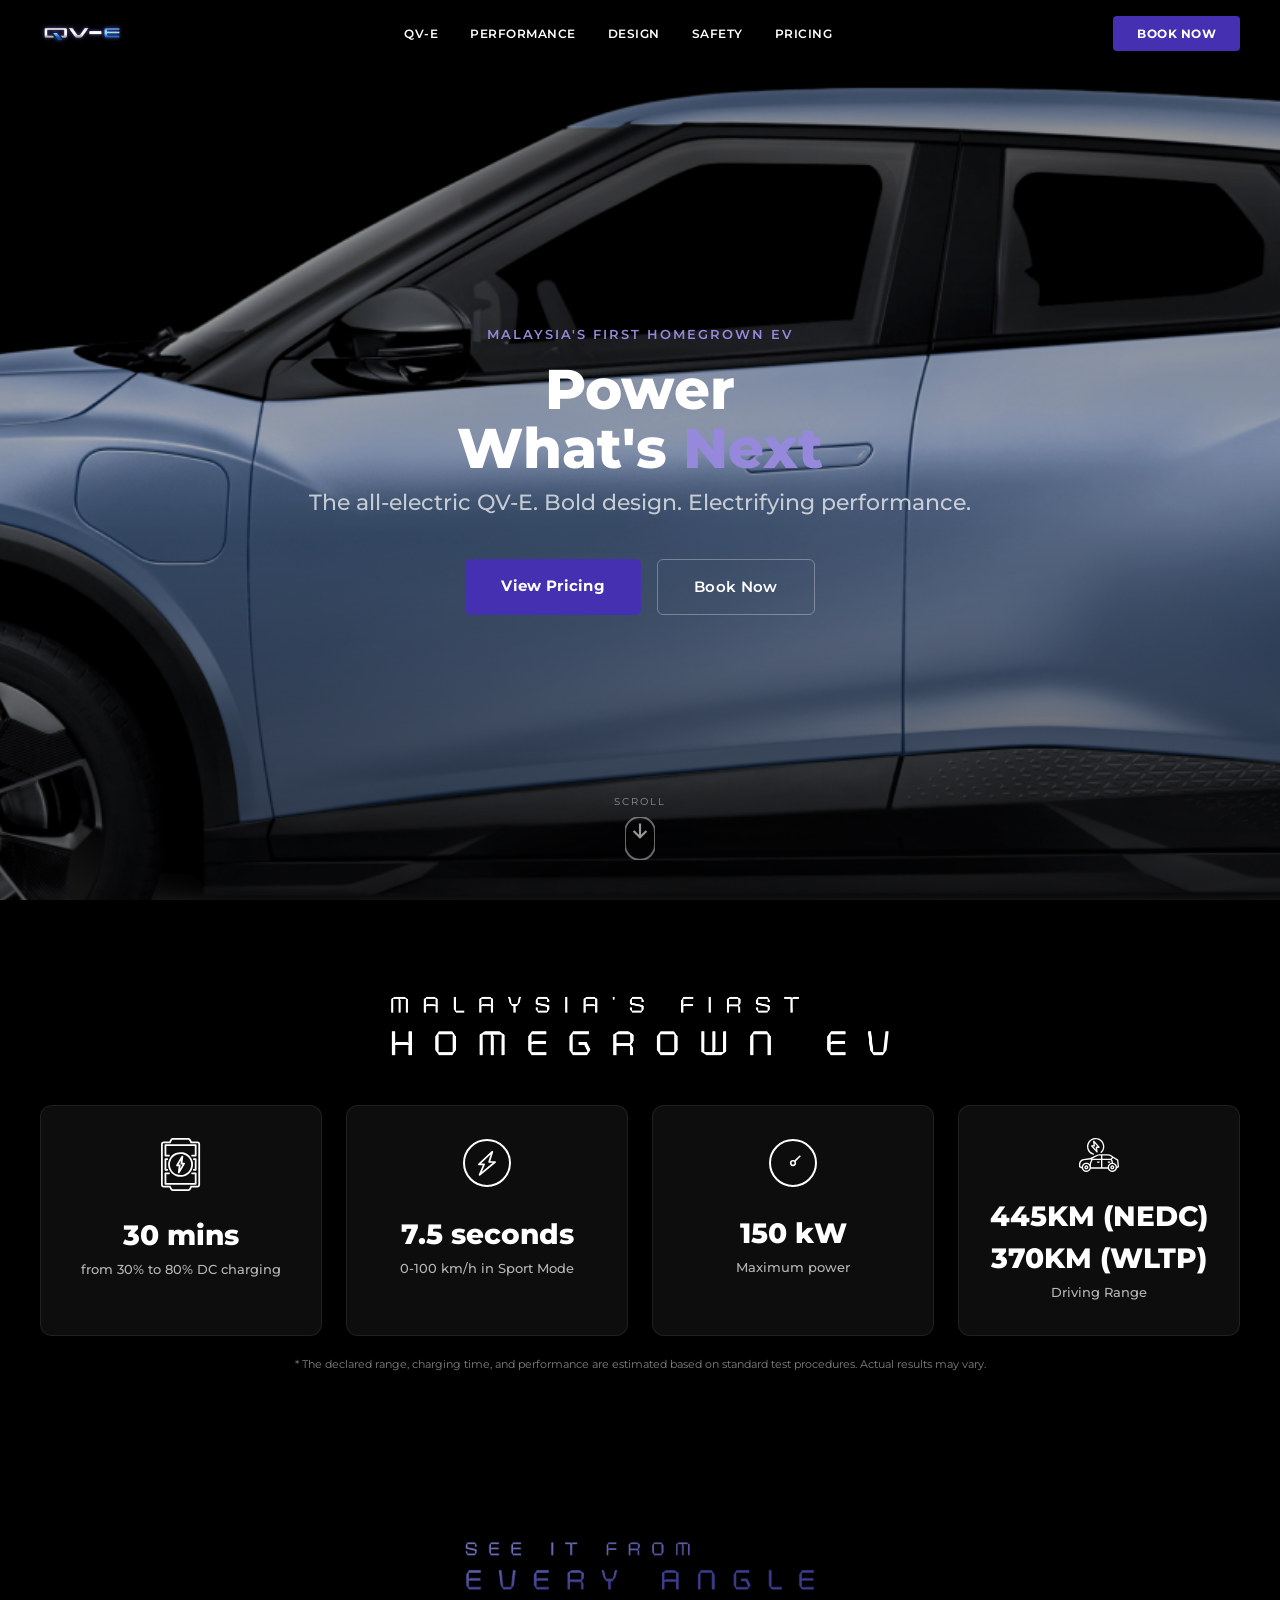
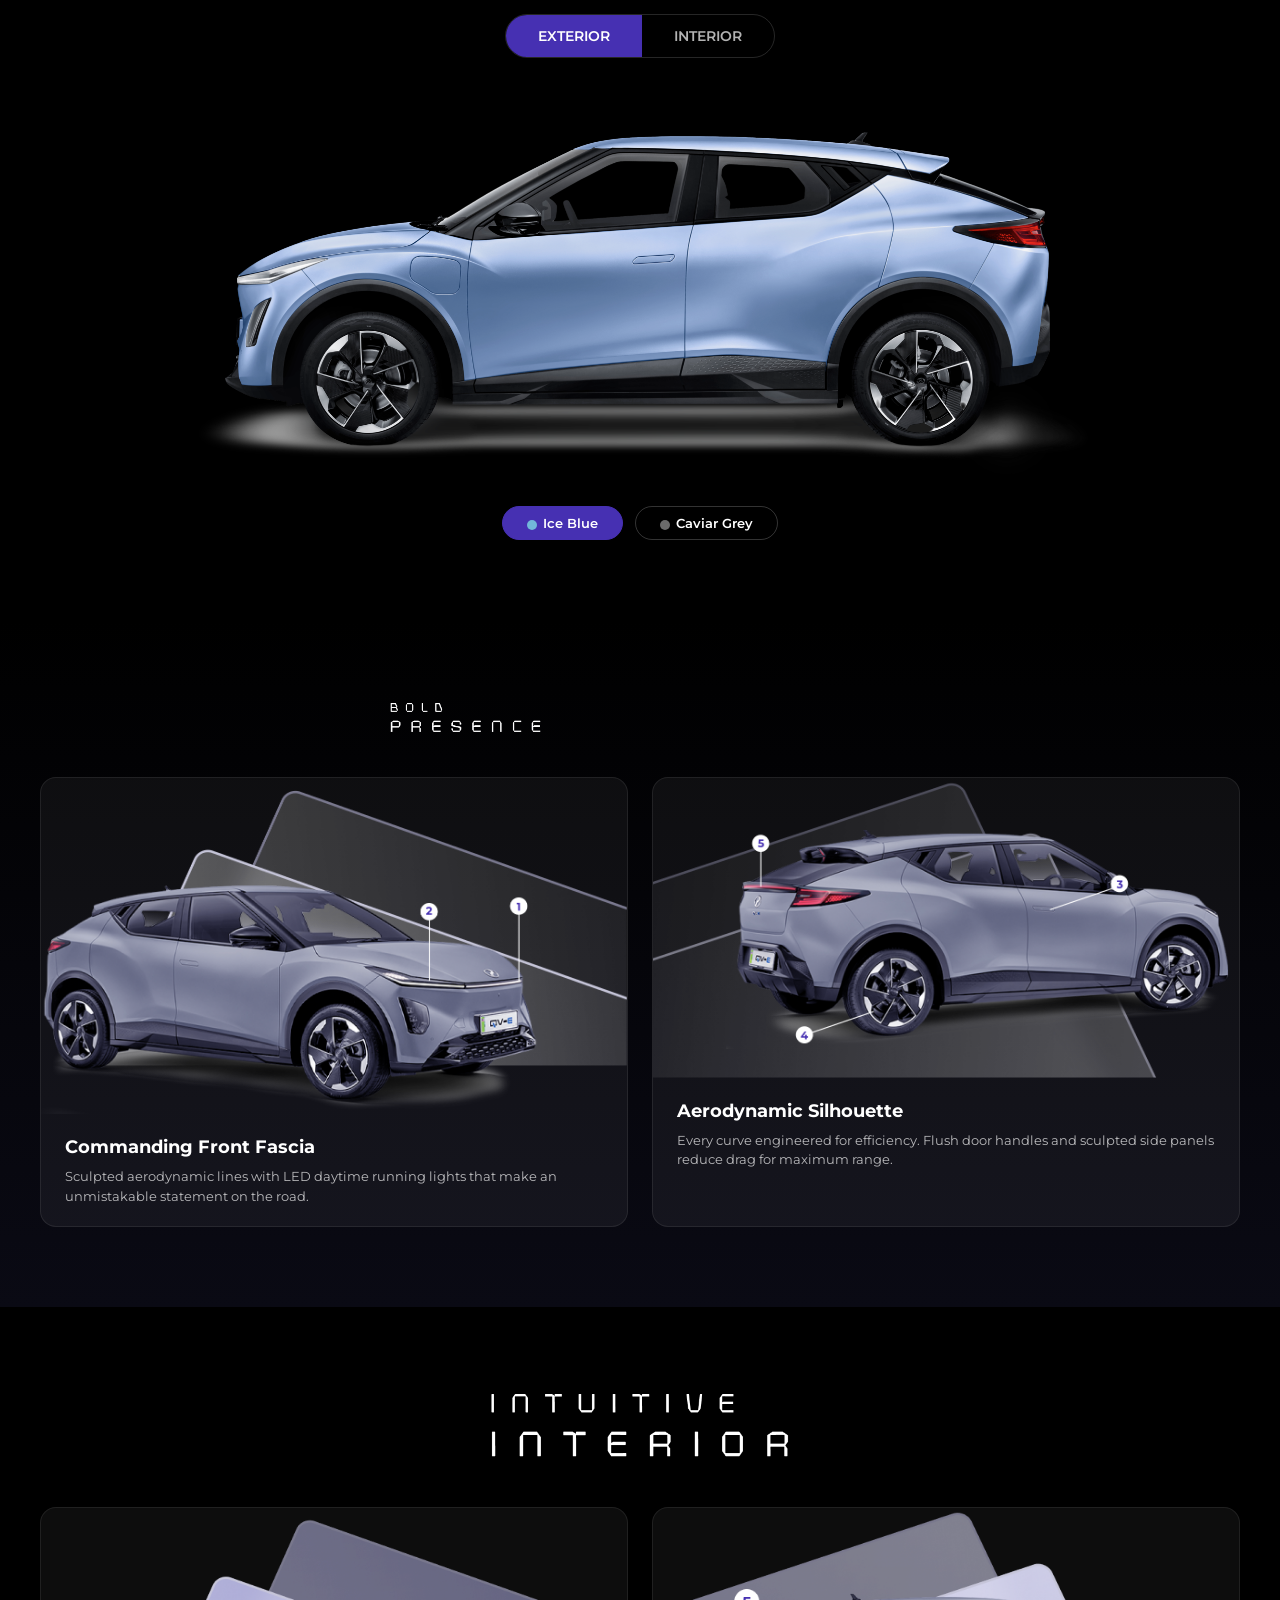
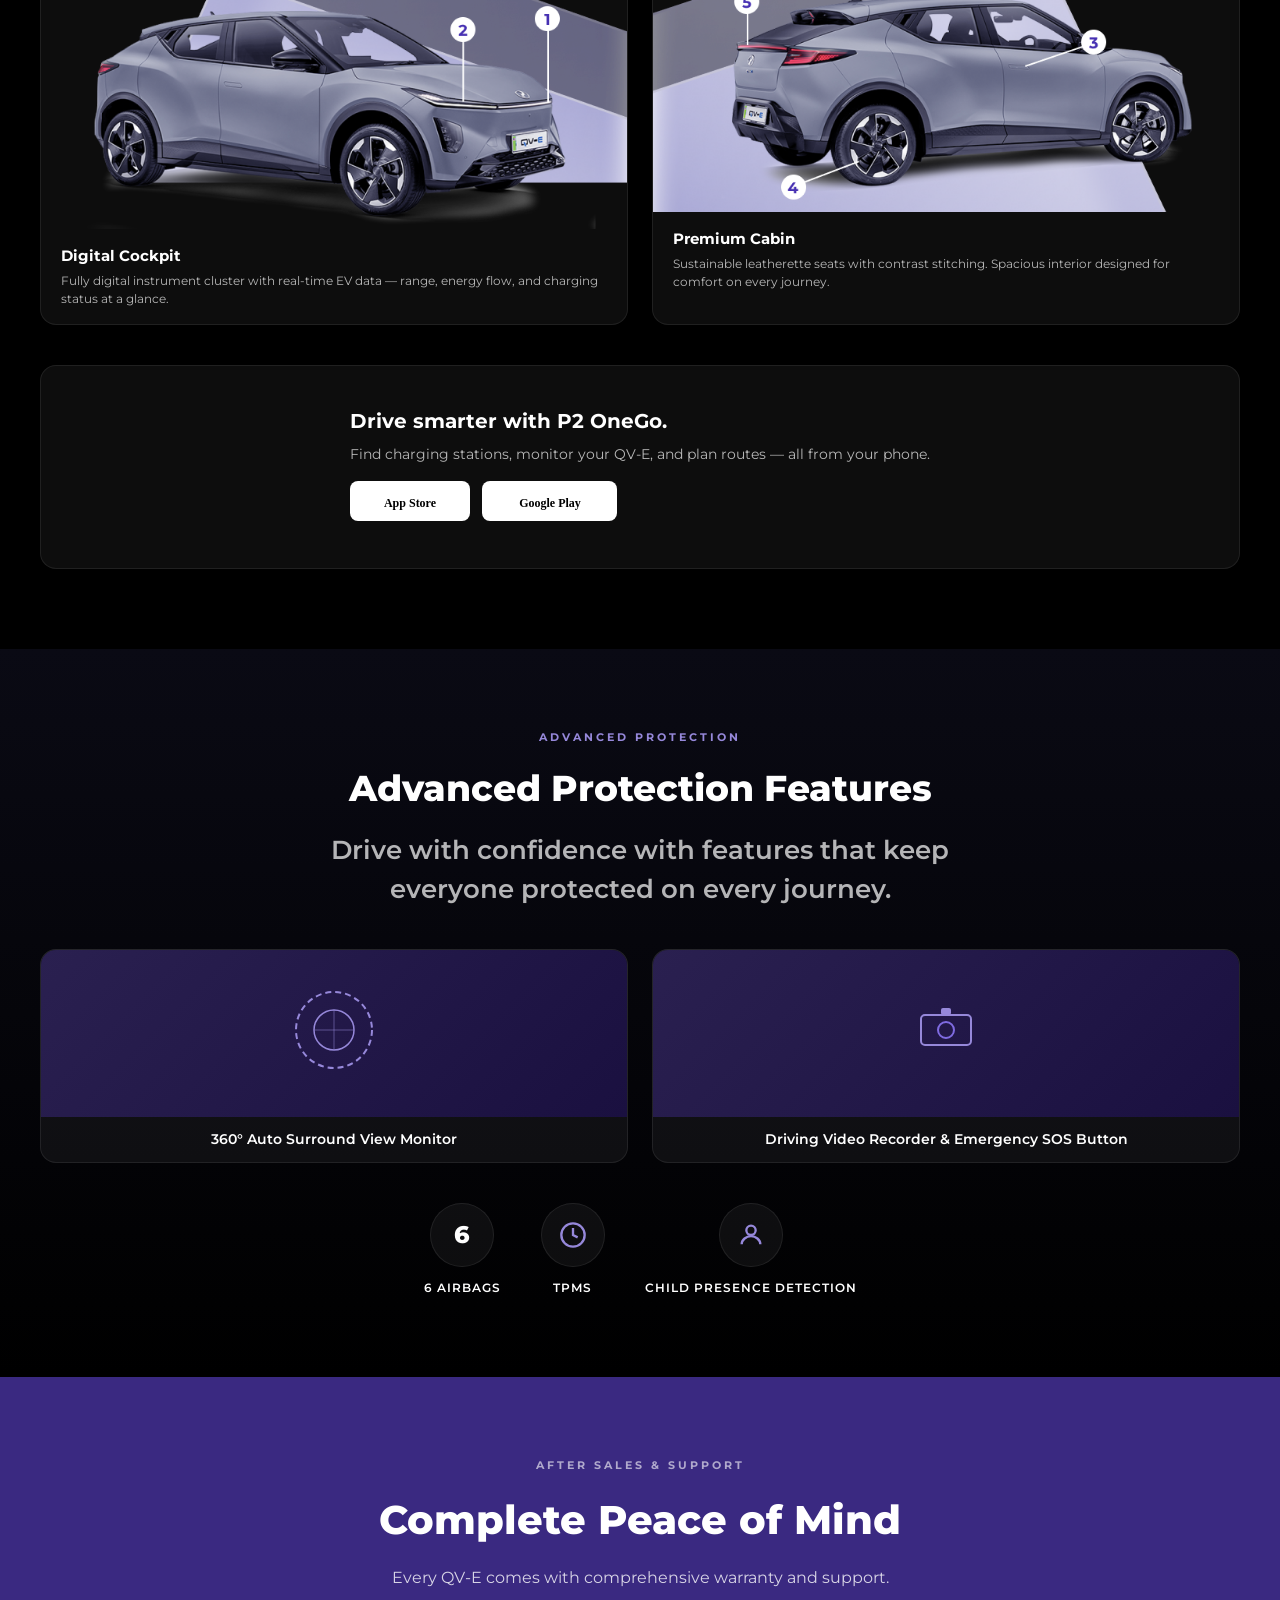
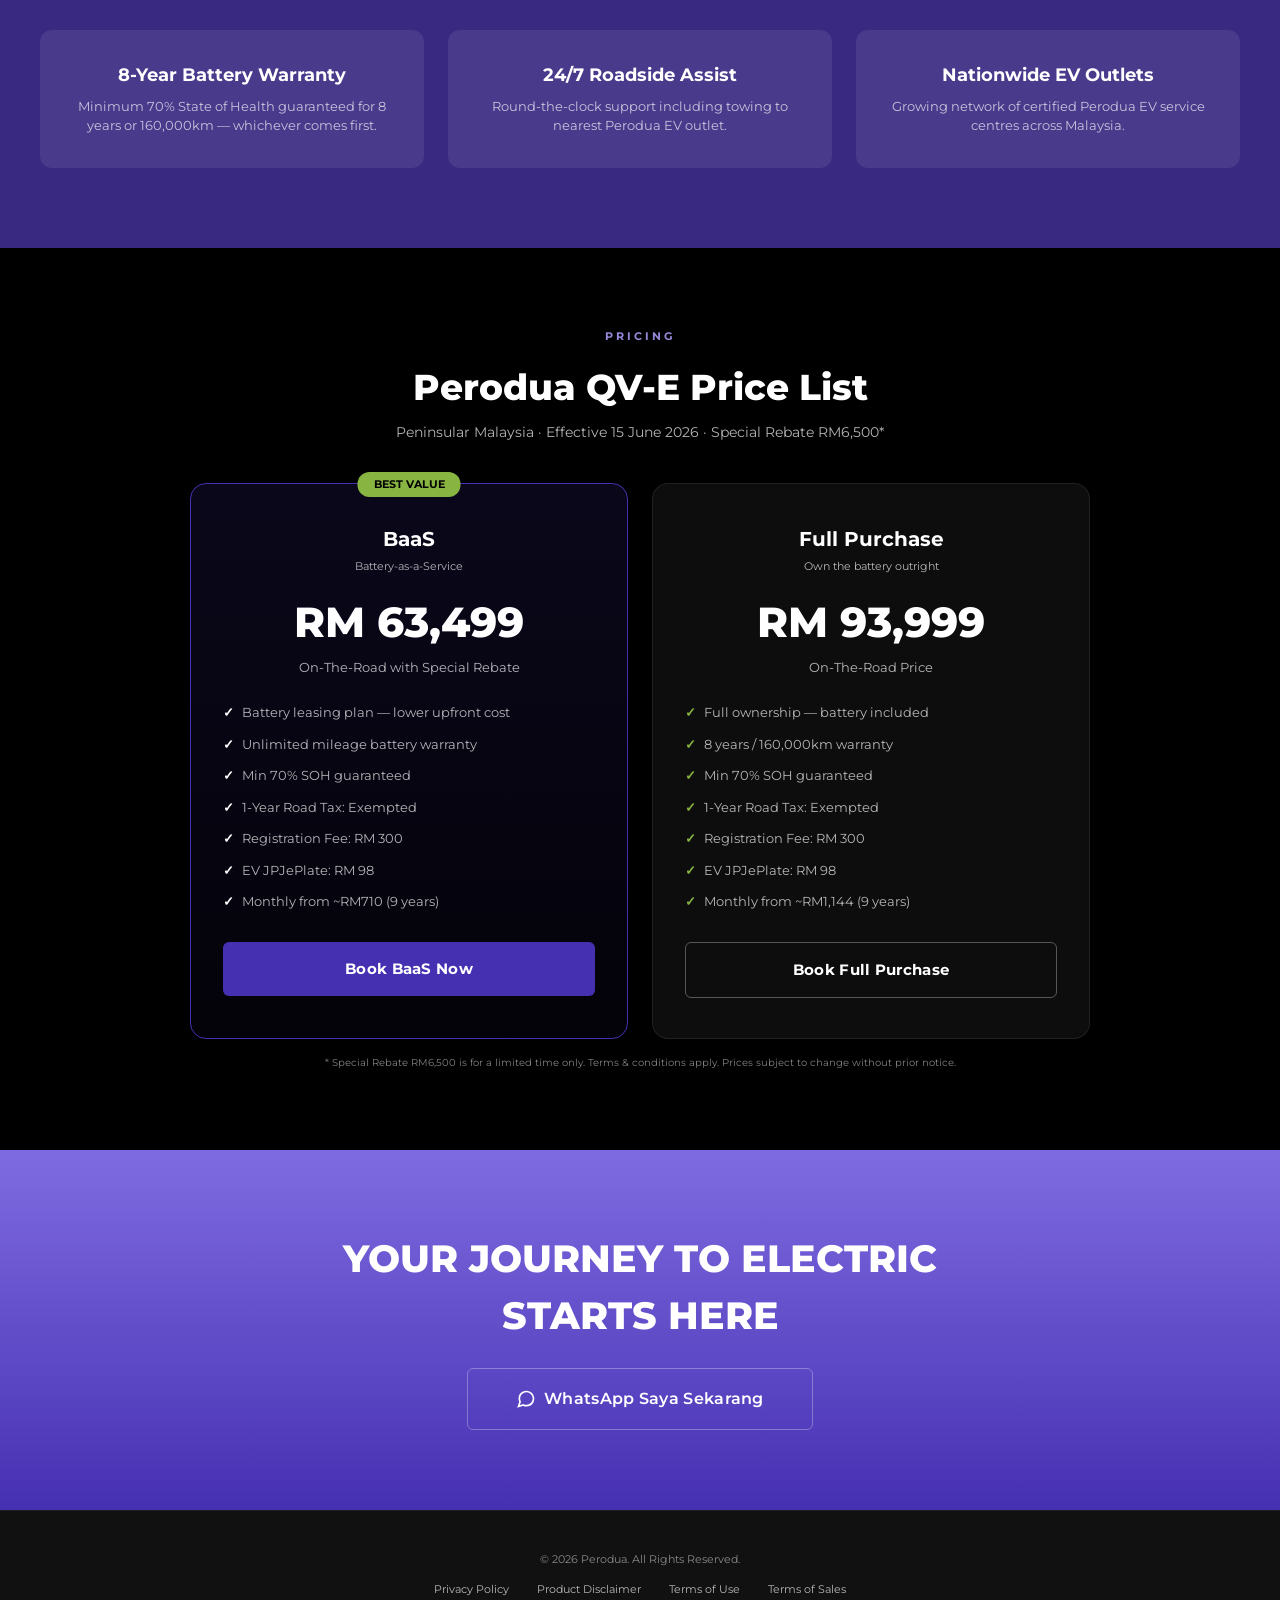
==== qv-e.html @ db0cd198 "Add QV-E dedicated landing page — dark theme, matching ev.perodua.com.my style" ====
<!DOCTYPE html>
<html lang="en">
<head>
<meta charset="UTF-8">
<meta name="viewport" content="width=device-width, initial-scale=1.0">
<title>Perodua QV-E | Power What's Next</title>
<meta name="description" content="Malaysia's First Homegrown EV. 445km range, 150kW power, 0-100 in 7.5s. Book your Perodua QV-E today.">
<link rel="icon" href="data:image/svg+xml,<svg xmlns='http://www.w3.org/2000/svg' viewBox='0 0 100 100'><text y='.9em' font-size='90'>⚡</text></svg>">
<link rel="preconnect" href="https://fonts.googleapis.com">
<link rel="preconnect" href="https://fonts.gstatic.com" crossorigin>
<link href="https://fonts.googleapis.com/css2?family=Montserrat:wght@400;500;600;700;800&display=swap" rel="stylesheet">
<style>
:root {
  --purple: #4630B2;
  --purple-light: #9688DA;
  --purple-bright: #7F6BE1;
  --purple-dark: #3A2981;
  --purple-card: #323260;
  --green-accent: #88B542;
  --dark: #000;
  --dark-2: #1D1D1D;
  --text: #fff;
  --text-muted: rgba(255,255,255,0.7);
  --text-dim: rgba(255,255,255,0.5);
  --card-bg: rgba(255,255,255,0.05);
  --card-border: rgba(255,255,255,0.08);
  --max: 1200px;
}
*{margin:0;padding:0;box-sizing:border-box}
html{scroll-behavior:smooth;overflow-x:hidden}
body{font-family:'Montserrat',Arial,sans-serif;background:var(--dark);color:var(--text);line-height:1.5;overflow-x:hidden}

/* NAV */
.nav{position:fixed;top:0;left:0;right:0;z-index:1000;padding:16px 40px;display:flex;align-items:center;justify-content:space-between;transition:background .3s}
.nav.scrolled{background:rgba(0,0,0,.92);backdrop-filter:blur(20px)}
.nav-logo{display:flex;align-items:center;gap:16px}
.nav-logo img.perodua-logo{height:28px}
.nav-logo img.qve-logo{height:22px}
.nav-links{display:flex;align-items:center;gap:32px}
.nav-links a{color:var(--text);text-decoration:none;font-size:12px;font-weight:600;letter-spacing:.5px;transition:color .2s;text-transform:uppercase}
.nav-links a:hover{color:var(--purple-light)}
.nav-cta{background:var(--purple);color:#fff;border:none;padding:10px 24px;border-radius:4px;font-family:inherit;font-size:12px;font-weight:700;cursor:pointer;letter-spacing:.5px;transition:background .2s}
.nav-cta:hover{background:var(--purple-bright)}
.hamburger{display:none;flex-direction:column;gap:5px;cursor:pointer;z-index:1001;background:none;border:none;padding:8px}
.hamburger span{display:block;width:24px;height:2px;background:#fff;transition:.3s}
.hamburger.active span:nth-child(1){transform:rotate(45deg) translate(5px,5px)}
.hamburger.active span:nth-child(2){opacity:0}
.hamburger.active span:nth-child(3){transform:rotate(-45deg) translate(5px,-5px)}
.mobile-menu{position:fixed;top:0;left:0;right:0;bottom:0;background:rgba(0,0,0,.95);z-index:999;display:none;flex-direction:column;align-items:center;justify-content:center;gap:24px}
.mobile-menu.active{display:flex}
.mobile-menu a{color:#fff;font-size:18px;font-weight:600;text-decoration:none;text-transform:uppercase;letter-spacing:1px}

/* HERO */
.hero{position:relative;height:100vh;min-height:600px;display:flex;align-items:center;justify-content:center;overflow:hidden;background:var(--dark)}
.hero-bg{position:absolute;inset:0;width:120%;height:120%;object-fit:cover;object-position:center;opacity:.9;transform:scale(1.05)}
.hero-overlay{position:absolute;inset:0;background:linear-gradient(180deg,rgba(0,0,0,.4) 0%,rgba(0,0,0,.2) 50%,rgba(0,0,0,.6) 100%)}
.hero-content{position:relative;z-index:2;text-align:center;max-width:800px;padding:0 20px;margin-top:40px}
.hero-tag{font-size:13px;font-weight:600;letter-spacing:2px;text-transform:uppercase;color:var(--purple-light);margin-bottom:16px}
.hero-title{font-size:clamp(32px,6vw,56px);font-weight:800;line-height:1.05;margin-bottom:8px}
.hero-title span{color:var(--purple-light)}
.hero-sub{font-size:clamp(16px,2.5vw,22px);font-weight:500;color:var(--text-muted);margin-bottom:40px}
.hero-btns{display:flex;gap:16px;justify-content:center;flex-wrap:wrap}
.btn-primary{background:var(--purple);color:#fff;border:none;padding:16px 36px;border-radius:6px;font-family:inherit;font-size:15px;font-weight:700;cursor:pointer;letter-spacing:.3px;transition:all .3s;text-decoration:none;display:inline-block}
.btn-primary:hover{background:var(--purple-bright);transform:translateY(-2px)}
.btn-outline-white{border:1.5px solid rgba(255,255,255,.3);color:#fff;background:transparent;padding:16px 36px;border-radius:6px;font-family:inherit;font-size:15px;font-weight:600;cursor:pointer;letter-spacing:.3px;transition:all .3s;text-decoration:none;display:inline-block}
.btn-outline-white:hover{background:rgba(255,255,255,.1);border-color:#fff}
.scroll-indicator{position:absolute;bottom:40px;left:50%;transform:translateX(-50%);z-index:2;display:flex;flex-direction:column;align-items:center;gap:8px;animation:bounce 2s infinite;cursor:pointer}
.scroll-indicator span{font-size:10px;letter-spacing:2px;text-transform:uppercase;color:var(--text-dim)}
@keyframes bounce{0%,100%{transform:translateX(-50%) translateY(0)}50%{transform:translateX(-50%) translateY(-10px)}}

/* POWER STATS */
.power-stats{padding:80px 20px;background:var(--dark)}
.power-stats-inner{max-width:var(--max);margin:0 auto}
.power-stats-grid{display:grid;grid-template-columns:repeat(4,1fr);gap:24px;margin-top:40px}
.stat-card{text-align:center;padding:32px 16px;border:1px solid var(--card-border);border-radius:12px;background:var(--card-bg);transition:border-color .3s}
.stat-card:hover{border-color:var(--purple-light)}
.stat-card img{width:40px;height:auto;margin-bottom:16px;filter:brightness(0) invert(1)}
.stat-value{font-size:28px;font-weight:800;margin-bottom:4px}
.stat-label{font-size:13px;color:var(--text-muted);font-weight:500}
.stat-note{font-size:11px;color:var(--text-dim);margin-top:20px;text-align:center}

/* SECTION TITLE */
.section-label{display:block;text-align:center;font-size:11px;font-weight:700;letter-spacing:3px;text-transform:uppercase;color:var(--purple-light);margin-bottom:16px}
.section-img-title{display:block;margin:0 auto 16px;max-width:500px;width:80%}

/* EXTERIOR/INTERIOR */
.showcase{padding:80px 20px;background:var(--dark)}
.showcase-inner{max-width:var(--max);margin:0 auto;text-align:center}
.showcase-tabs{display:inline-flex;gap:0;margin-bottom:40px;border:1px solid rgba(255,255,255,.15);border-radius:30px;overflow:hidden}
.showcase-tab{padding:12px 32px;font-family:inherit;font-size:14px;font-weight:600;cursor:pointer;border:none;background:transparent;color:var(--text-muted);transition:all .3s}
.showcase-tab.active{background:var(--purple);color:#fff}
.showcase-car-wrap{position:relative;max-width:900px;margin:0 auto}
.showcase-car-wrap img{width:100%;height:auto}
.color-options{display:flex;gap:12px;justify-content:center;margin-top:24px}
.color-btn{padding:8px 24px;border-radius:20px;border:1px solid rgba(255,255,255,.2);background:transparent;color:#fff;font-family:inherit;font-size:13px;font-weight:600;cursor:pointer;transition:all .3s}
.color-btn.active{border-color:var(--purple);background:var(--purple)}
.color-dot{display:inline-block;width:10px;height:10px;border-radius:50%;margin-right:6px;vertical-align:middle}
.dot-blue{background:#72B7D9}
.dot-grey{background:#6B6B6B}

/* BOLD PRESENCE */
.bold{padding:80px 20px;background:linear-gradient(180deg,#000 0%,#0a0a14 100%)}
.bold-inner{max-width:var(--max);margin:0 auto;text-align:center}
.bold-grid{display:grid;grid-template-columns:1fr 1fr;gap:24px;margin-top:40px;text-align:left}
.bold-item{position:relative;border-radius:16px;overflow:hidden;background:var(--card-bg);border:1px solid var(--card-border)}
.bold-item img{width:100%;height:auto;display:block}
.bold-item-content{padding:20px 24px}
.bold-item-content h3{font-size:18px;font-weight:700;margin-bottom:6px}
.bold-item-content p{font-size:13px;color:var(--text-muted)}

/* INTUITIVE */
.intuitive{padding:80px 20px;background:var(--dark)}
.intuitive-inner{max-width:var(--max);margin:0 auto;text-align:center}
.intuitive-grid{display:grid;grid-template-columns:1fr 1fr;gap:24px;margin-top:40px;text-align:left}
.intuitive-card{position:relative;border-radius:16px;overflow:hidden;background:var(--card-bg);border:1px solid var(--card-border)}
.intuitive-card img{width:100%;height:auto;display:block}
.intuitive-card-content{padding:16px 20px}
.intuitive-card-content h4{font-size:15px;font-weight:700;margin-bottom:4px}
.intuitive-card-content p{font-size:12px;color:var(--text-muted)}
.intuitive-bottom{display:flex;align-items:center;justify-content:center;gap:32px;margin-top:40px;padding:40px;background:var(--card-bg);border-radius:16px;border:1px solid var(--card-border);flex-wrap:wrap}
.intuitive-bottom img{max-width:200px;height:auto}
.intuitive-bottom div{text-align:left}
.intuitive-bottom h3{font-size:20px;font-weight:700;margin-bottom:8px}
.intuitive-bottom p{font-size:14px;color:var(--text-muted);margin-bottom:16px}
.app-btns{display:flex;gap:12px}

/* PROTECTION */
.protection{padding:80px 20px;background:linear-gradient(180deg,#0a0a14 0%,#000 100%)}
.protection-inner{max-width:var(--max);margin:0 auto;text-align:center}
.protection-subtitle{font-size:clamp(18px,3vw,26px);font-weight:600;max-width:700px;margin:0 auto 40px;color:var(--text-muted)}
.protection-grid{display:grid;grid-template-columns:1fr 1fr;gap:24px;margin-bottom:40px}
.protection-feature{border-radius:16px;overflow:hidden;background:var(--card-bg);border:1px solid var(--card-border)}
.protection-feature img{width:100%;height:auto;display:block}
.protection-feature figcaption{padding:12px 20px;font-size:14px;font-weight:600}
.safety-icons{display:flex;justify-content:center;gap:40px;flex-wrap:wrap;margin-top:40px}
.safety-item{text-align:center}
.safety-item .safety-icon{width:64px;height:64px;border-radius:50%;background:var(--card-bg);display:flex;align-items:center;justify-content:center;margin:0 auto 12px;font-size:24px;font-weight:800;border:1px solid var(--card-border)}
.safety-item span{display:block;font-size:12px;font-weight:600;letter-spacing:1px}

/* AFTER SALES */
.after-sales{padding:80px 20px;background:var(--purple-dark)}
.after-sales-inner{max-width:var(--max);margin:0 auto;text-align:center}
.after-sales h2{font-size:clamp(28px,4vw,40px);font-weight:800;margin-bottom:16px}
.after-sales p{font-size:16px;color:rgba(255,255,255,.8);margin-bottom:40px}
.after-sales-grid{display:grid;grid-template-columns:repeat(3,1fr);gap:24px}
.after-sales-card{padding:32px 24px;background:rgba(255,255,255,.08);border-radius:12px;text-align:center}
.after-sales-card h4{font-size:18px;font-weight:700;margin-bottom:8px}
.after-sales-card p{font-size:13px;color:rgba(255,255,255,.7);margin-bottom:0}

/* CTA */
.cta{padding:80px 20px;text-align:center;background:linear-gradient(180deg,var(--purple-bright),var(--purple))}
.cta h2{font-size:clamp(24px,4vw,38px);font-weight:800;margin-bottom:24px;max-width:600px;margin-left:auto;margin-right:auto}
.cta .btn-outline-white{font-size:16px;padding:18px 48px}

/* PRICING */
.pricing{padding:80px 20px;background:var(--dark)}
.pricing-inner{max-width:900px;margin:0 auto}
.pricing h2{font-size:clamp(24px,4vw,36px);font-weight:800;text-align:center;margin-bottom:8px}
.pricing-sub{text-align:center;color:var(--text-muted);font-size:14px;margin-bottom:40px}
.pricing-grid{display:grid;grid-template-columns:1fr 1fr;gap:24px}
.pricing-card{padding:40px 32px;border-radius:16px;border:1px solid var(--card-border);text-align:center;background:var(--card-bg);transition:border-color .3s}
.pricing-card.featured{border-color:var(--purple);background:linear-gradient(180deg,rgba(70,48,178,.15),rgba(70,48,178,.05));position:relative}
.pricing-badge{position:absolute;top:-12px;left:50%;transform:translateX(-50%);background:var(--green-accent);color:#000;padding:4px 16px;border-radius:12px;font-size:11px;font-weight:700}
.pricing-card h3{font-size:20px;font-weight:700;margin-bottom:4px}
.pricing-card .price{font-size:42px;font-weight:800;margin:16px 0 4px}
.pricing-card .price small{font-size:16px;font-weight:400}
.pricing-card .price-label{font-size:13px;color:var(--text-muted);margin-bottom:20px}
.pricing-card ul{list-style:none;text-align:left;margin-bottom:24px}
.pricing-card ul li{font-size:13px;color:var(--text-muted);padding:6px 0;display:flex;align-items:center;gap:8px}
.pricing-card ul li::before{content:'✓';color:var(--green-accent);font-weight:700}
.pricing-card.featured ul li::before{content:'✓';color:#fff}

/* FOOTER */
.footer{padding:40px 20px;background:#111;text-align:center;border-top:1px solid rgba(255,255,255,.06)}
.footer p{font-size:11px;color:var(--text-dim);margin-bottom:8px}
.footer a{color:var(--text-muted);text-decoration:none;font-size:11px;margin:0 12px}
.footer a:hover{color:#fff}

/* RESPONSIVE */
@media(max-width:768px){
  .nav{padding:16px 20px}
  .nav-links{display:none}
  .hamburger{display:flex}
  .hero{min-height:80vh}
  .hero-bg{object-fit:contain;object-position:center 30%}
  .power-stats-grid{grid-template-columns:1fr 1fr}
  .bold-grid,.intuitive-grid,.protection-grid,.pricing-grid,.after-sales-grid{grid-template-columns:1fr}
  .showcase-tab{padding:10px 20px;font-size:12px}
  .pricing-card .price{font-size:32px}
}
@media(max-width:480px){
  .power-stats-grid{grid-template-columns:1fr}
  .hero-btns{flex-direction:column;align-items:center}
  .color-options{flex-direction:column;align-items:center}
}
</style>
</head>
<body>

<!-- NAV -->
<nav class="nav" id="nav">
  <div class="nav-logo">
    <img src="images/qve-site/image_57-CzZivvHc.png" alt="QV-E" class="qve-logo">
  </div>
  <div class="nav-links">
    <a href="#hero">QV-E</a>
    <a href="#power">Performance</a>
    <a href="#showcase">Design</a>
    <a href="#protection">Safety</a>
    <a href="#pricing">Pricing</a>
  </div>
  <button class="nav-cta" onclick="document.getElementById('cta').scrollIntoView({behavior:'smooth'})">BOOK NOW</button>
  <button class="hamburger" id="hamburger" onclick="toggleMenu()">
    <span></span><span></span><span></span>
  </button>
</nav>
<div class="mobile-menu" id="mobileMenu">
  <a href="#hero" onclick="toggleMenu()">QV-E</a>
  <a href="#power" onclick="toggleMenu()">Performance</a>
  <a href="#showcase" onclick="toggleMenu()">Design</a>
  <a href="#protection" onclick="toggleMenu()">Safety</a>
  <a href="#pricing" onclick="toggleMenu()">Pricing</a>
  <a href="#cta" onclick="toggleMenu()">Book Now</a>
</div>

<!-- HERO -->
<section class="hero" id="hero">
  <img src="images/qve-site/car_colour_ice_blue_1_5x-Byb2kUFS.webp" alt="Perodua QV-E" class="hero-bg">
  <div class="hero-overlay"></div>
  <div class="hero-content">
    <div class="hero-tag">Malaysia's First Homegrown EV</div>
    <h1 class="hero-title">Power<br>What's <span>Next</span></h1>
    <p class="hero-sub">The all-electric QV-E. Bold design. Electrifying performance.</p>
    <div class="hero-btns">
      <a href="#pricing" class="btn-primary">View Pricing</a>
      <a href="#cta" class="btn-outline-white">Book Now</a>
    </div>
  </div>
  <div class="scroll-indicator" onclick="document.getElementById('power').scrollIntoView({behavior:'smooth'})">
    <span>Scroll</span>
    <svg width="30" height="43" viewBox="0 0 30 43"><path d="M15 42.857C18.978 42.857 22.794 41.277 25.607 38.464C28.42 35.651 30 31.835 30 27.857V15C30 11.022 28.42 7.206 25.607 4.393C22.794 1.58 18.978 0 15 0C11.022 0 7.206 1.58 4.393 4.393C1.58 7.206 0 11.022 0 15v12.857c0 3.978 1.58 7.794 4.393 10.607C7.206 41.277 11.022 42.857 15 42.857Z" fill="none" stroke="rgba(255,255,255,0.4)" stroke-width="2"/><path d="M13.928 20.893h.097l.214.225a.9.9 0 001.522 0l.214-.225h.097v-.097l6.117-6.107-1.521-1.521-4.597 4.607V6.43h-2.142v11.345L9.332 13.168l-1.521 1.521 6.117 6.107v.097z" fill="rgba(255,255,255,0.6)"/></svg>
  </div>
</section>

<!-- POWER STATS -->
<section class="power-stats" id="power">
  <div class="power-stats-inner">
    <img src="images/qve-site/malaysia_s_first_homegrow_d_1_5x-Dr6W2QTZ.webp" alt="Power" class="section-img-title" style="margin-bottom:0">
    <div class="power-stats-grid">
      <div class="stat-card">
        <img src="images/qve-site/30min_icon-BI77ZxWF.svg" alt="Charging">
        <div class="stat-value">30 mins</div>
        <div class="stat-label">from 30% to 80% DC charging</div>
      </div>
      <div class="stat-card">
        <svg width="50" height="52" viewBox="0 0 50 52" style="filter:brightness(0) invert(1);margin-bottom:16px"><path d="M17.57 37.765c-.179 0-.358-.057-.509-.17-.315-.235-.427-.655-.272-1.016l3.995-9.3h-3.928c-.349 0-.662-.214-.79-.538-.129-.324-.046-.694.208-.933L29.78 13.12c.282-.264.707-.306 1.035-.1.328.207.475.608.358.977l-2.89 9.13h4.858c.359 0 .678.224.8.561.121.337.019.714-.257.943L18.114 37.568c-.157.13-.35.196-.544.196zM19.004 25.578h3.071c.286 0 .553.144.71.383.158.238.184.54.071.803l-3.108 7.236 11.04-9.171h-3.665c-.27 0-.525-.13-.685-.348-.16-.219-.207-.5-.125-.76l2.256-7.127-9.565 8.984z" fill="#fff"/><circle cx="25" cy="25" r="23" fill="none" stroke="#fff" stroke-width="2"/></svg>
        <div class="stat-value">7.5 seconds</div>
        <div class="stat-label">0-100 km/h in Sport Mode</div>
      </div>
      <div class="stat-card">
        <svg width="50" height="51" viewBox="0 0 50 51" style="filter:brightness(0) invert(1);margin-bottom:16px"><circle cx="25" cy="25" r="23" fill="none" stroke="#fff" stroke-width="2"/><path d="M32.376 17.653c-.304-.304-.8-.305-1.106.002l-4.684 4.692a3.08 3.08 0 00-1.566-.44 3.11 3.11 0 103.107 3.107c0-.571-.166-1.1-.436-1.56l4.687-4.695c.305-.305.305-.8-.002-1.106zm-7.356 8.905c-.851 0-1.544-.693-1.544-1.544 0-.85.693-1.543 1.544-1.543.853 0 1.543.698 1.543 1.543 0 .85-.693 1.544-1.543 1.544z" fill="#fff"/></svg>
        <div class="stat-value">150 kW</div>
        <div class="stat-label">Maximum power</div>
      </div>
      <div class="stat-card">
        <img src="images/qve-site/km-h-icon-BinZwMUz.svg" alt="Range">
        <div class="stat-value">445KM (NEDC)<br>370KM (WLTP)</div>
        <div class="stat-label">Driving Range</div>
      </div>
    </div>
    <p class="stat-note">* The declared range, charging time, and performance are estimated based on standard test procedures. Actual results may vary.</p>
  </div>
</section>

<!-- EXTERIOR / INTERIOR -->
<section class="showcase" id="showcase">
  <div class="showcase-inner">
    <img src="images/qve-site/see_it_title_1_5x-CMueOAvp.webp" alt="See It For Yourself" class="section-img-title" style="max-width:350px">
    <div class="showcase-tabs">
      <button class="showcase-tab active" id="tabExterior" onclick="switchTab('exterior')">EXTERIOR</button>
      <button class="showcase-tab" id="tabInterior" onclick="switchTab('interior')">INTERIOR</button>
    </div>
    <div class="showcase-car-wrap" id="showcaseImage">
      <img src="images/qve-site/car_colour_ice_blue_1_5x-Byb2kUFS.webp" alt="QV-E Exterior" id="carDisplay">
    </div>
    <div class="color-options" id="colorOptions">
      <button class="color-btn active" onclick="switchColor('ice-blue')"><span class="color-dot dot-blue"></span>Ice Blue</button>
      <button class="color-btn" onclick="switchColor('caviar-grey')"><span class="color-dot dot-grey"></span>Caviar Grey</button>
    </div>
  </div>
</section>

<!-- BOLD PRESENCE -->
<section class="bold">
  <div class="bold-inner">
    <img src="images/qve-site/bold_presence_title_1_5x-Dajj1Aes.webp" alt="Bold Presence" class="section-img-title" style="max-width:500px">
    <div class="bold-grid">
      <div class="bold-item">
        <img src="images/qve-site/combine_car_01_img_1_5x-Cbgp-qJ3.webp" alt="QV-E Front">
        <div class="bold-item-content">
          <h3>Commanding Front Fascia</h3>
          <p>Sculpted aerodynamic lines with LED daytime running lights that make an unmistakable statement on the road.</p>
        </div>
      </div>
      <div class="bold-item">
        <img src="images/qve-site/combine_car_02_img_1_5x-DM3zo_WI.webp" alt="QV-E Profile">
        <div class="bold-item-content">
          <h3>Aerodynamic Silhouette</h3>
          <p>Every curve engineered for efficiency. Flush door handles and sculpted side panels reduce drag for maximum range.</p>
        </div>
      </div>
    </div>
  </div>
</section>

<!-- INTUITIVE INTERIOR -->
<section class="intuitive">
  <div class="intuitive-inner">
    <img src="images/qve-site/intuitive_title_d_1_5x-D15EwKPc.webp" alt="Intuitive Interior" class="section-img-title" style="max-width:300px">
    <div class="intuitive-grid">
      <div class="intuitive-card">
        <img src="images/qve-site/car_01_2x-BMtWD3yZ.webp" alt="Dashboard">
        <div class="intuitive-card-content">
          <h4>Digital Cockpit</h4>
          <p>Fully digital instrument cluster with real-time EV data — range, energy flow, and charging status at a glance.</p>
        </div>
      </div>
      <div class="intuitive-card">
        <img src="images/qve-site/car_02_2x-B6xYqURE.webp" alt="Seats">
        <div class="intuitive-card-content">
          <h4>Premium Cabin</h4>
          <p>Sustainable leatherette seats with contrast stitching. Spacious interior designed for comfort on every journey.</p>
        </div>
      </div>
    </div>
    <div class="intuitive-bottom">
      <div>
        <h3>Drive smarter with P2 OneGo.</h3>
        <p>Find charging stations, monitor your QV-E, and plan routes — all from your phone.</p>
        <div class="app-btns">
          <a href="#" style="display:inline-block"><img src="data:image/svg+xml,%3Csvg xmlns='http://www.w3.org/2000/svg' width='120' height='40'%3E%3Crect rx='8' fill='white' width='120' height='40'/%3E%3Ctext x='60' y='26' text-anchor='middle' font-family='Montserrat' font-size='12' font-weight='700' fill='%23000'%3EApp Store%3C/text%3E%3C/svg%3E" alt="App Store" style="height:40px"></a>
          <a href="#" style="display:inline-block"><img src="data:image/svg+xml,%3Csvg xmlns='http://www.w3.org/2000/svg' width='135' height='40'%3E%3Crect rx='8' fill='white' width='135' height='40'/%3E%3Ctext x='68' y='26' text-anchor='middle' font-family='Montserrat' font-size='12' font-weight='700' fill='%23000'%3EGoogle Play%3C/text%3E%3C/svg%3E" alt="Google Play" style="height:40px"></a>
        </div>
      </div>
    </div>
  </div>
</section>

<!-- ADVANCED PROTECTION -->
<section class="protection" id="protection">
  <div class="protection-inner">
    <span class="section-label">ADVANCED PROTECTION</span>
    <h2 style="font-size:clamp(24px,4vw,36px);font-weight:800;margin-bottom:16px">Advanced Protection Features</h2>
    <p class="protection-subtitle">Drive with confidence with features that keep everyone protected on every journey.</p>
    <div class="protection-grid">
      <figure class="protection-feature">
        <div style="background:linear-gradient(135deg,#2a2050,#1a1040);padding:40px;text-align:center">
          <svg width="80" height="80" viewBox="0 0 80 80" fill="none"><circle cx="40" cy="40" r="38" stroke="#9688DA" stroke-width="2" stroke-dasharray="6 4"/><circle cx="40" cy="40" r="20" fill="none" stroke="#9688DA" stroke-width="1.5"/><path d="M40 20v40M20 40h40" stroke="#9688DA" stroke-width="1" opacity=".5"/></svg>
        </div>
        <figcaption>360° Auto Surround View Monitor</figcaption>
      </figure>
      <figure class="protection-feature">
        <div style="background:linear-gradient(135deg,#2a2050,#1a1040);padding:40px;text-align:center">
          <svg width="80" height="80" viewBox="0 0 80 80" fill="none"><rect x="15" y="25" width="50" height="30" rx="4" stroke="#9688DA" stroke-width="2"/><circle cx="40" cy="40" r="8" fill="none" stroke="#7F6BE1" stroke-width="2"/><rect x="35" y="18" width="10" height="7" rx="2" fill="#9688DA"/></svg>
        </div>
        <figcaption>Driving Video Recorder & Emergency SOS Button</figcaption>
      </figure>
    </div>
    <div class="safety-icons">
      <div class="safety-item">
        <div class="safety-icon">6</div>
        <span>6 AIRBAGS</span>
      </div>
      <div class="safety-item">
        <div class="safety-icon">
          <svg width="28" height="28" viewBox="0 0 24 24" fill="none" stroke="#9688DA" stroke-width="2"><circle cx="12" cy="12" r="10"/><path d="M12 6v6l4 2"/></svg>
        </div>
        <span>TPMS</span>
      </div>
      <div class="safety-item">
        <div class="safety-icon">
          <svg width="28" height="28" viewBox="0 0 24 24" fill="none" stroke="#9688DA" stroke-width="2"><circle cx="12" cy="8" r="4"/><path d="M4 20c0-4 4-7 8-7s8 3 8 7"/></svg>
        </div>
        <span>CHILD PRESENCE DETECTION</span>
      </div>
    </div>
  </div>
</section>

<!-- AFTER SALES -->
<section class="after-sales">
  <div class="after-sales-inner">
    <span class="section-label" style="color:rgba(255,255,255,.6)">AFTER SALES & SUPPORT</span>
    <h2>Complete Peace of Mind</h2>
    <p>Every QV-E comes with comprehensive warranty and support.</p>
    <div class="after-sales-grid">
      <div class="after-sales-card">
        <h4>8-Year Battery Warranty</h4>
        <p>Minimum 70% State of Health guaranteed for 8 years or 160,000km — whichever comes first.</p>
      </div>
      <div class="after-sales-card">
        <h4>24/7 Roadside Assist</h4>
        <p>Round-the-clock support including towing to nearest Perodua EV outlet.</p>
      </div>
      <div class="after-sales-card">
        <h4>Nationwide EV Outlets</h4>
        <p>Growing network of certified Perodua EV service centres across Malaysia.</p>
      </div>
    </div>
  </div>
</section>

<!-- PRICING -->
<section class="pricing" id="pricing">
  <div class="pricing-inner">
    <span class="section-label">PRICING</span>
    <h2>Perodua QV-E Price List</h2>
    <p class="pricing-sub">Peninsular Malaysia · Effective 15 June 2026 · Special Rebate RM6,500*</p>
    <div class="pricing-grid">
      <div class="pricing-card featured">
        <div class="pricing-badge">BEST VALUE</div>
        <h3>BaaS</h3>
        <p style="font-size:11px;color:var(--text-muted);margin-bottom:8px">Battery-as-a-Service</p>
        <div class="price">RM 63,499</div>
        <div class="price-label">On-The-Road with Special Rebate</div>
        <ul>
          <li>Battery leasing plan — lower upfront cost</li>
          <li>Unlimited mileage battery warranty</li>
          <li>Min 70% SOH guaranteed</li>
          <li>1-Year Road Tax: Exempted</li>
          <li>Registration Fee: RM 300</li>
          <li>EV JPJePlate: RM 98</li>
          <li>Monthly from ~RM710 (9 years)</li>
        </ul>
        <a href="#cta" class="btn-primary" style="display:block;text-align:center">Book BaaS Now</a>
      </div>
      <div class="pricing-card">
        <h3>Full Purchase</h3>
        <p style="font-size:11px;color:var(--text-muted);margin-bottom:8px">Own the battery outright</p>
        <div class="price">RM 93,999</div>
        <div class="price-label">On-The-Road Price</div>
        <ul>
          <li>Full ownership — battery included</li>
          <li>8 years / 160,000km warranty</li>
          <li>Min 70% SOH guaranteed</li>
          <li>1-Year Road Tax: Exempted</li>
          <li>Registration Fee: RM 300</li>
          <li>EV JPJePlate: RM 98</li>
          <li>Monthly from ~RM1,144 (9 years)</li>
        </ul>
        <a href="#cta" class="btn-outline-white" style="display:block;text-align:center;font-weight:700">Book Full Purchase</a>
      </div>
    </div>
    <p style="font-size:10px;color:var(--text-dim);margin-top:16px;text-align:center">* Special Rebate RM6,500 is for a limited time only. Terms & conditions apply. Prices subject to change without prior notice.</p>
  </div>
</section>

<!-- CTA -->
<section class="cta" id="cta">
  <h2>YOUR JOURNEY TO ELECTRIC STARTS HERE</h2>
  <a href="https://wa.me/60149361401?text=Hi%20Nur-Fareena,%20saya%20berminat%20dengan%20Perodua%20QV-E.%20Boleh%20bagi%20info%20lanjut?" class="btn-outline-white" target="_blank" rel="noopener" style="display:inline-flex;align-items:center;gap:8px">
    <svg width="20" height="20" viewBox="0 0 24 24" fill="none" stroke="currentColor" stroke-width="2"><path d="M21 11.5a8.38 8.38 0 01-.9 3.8 8.5 8.5 0 01-7.6 4.7 8.38 8.38 0 01-3.8-.9L3 21l1.9-5.7a8.38 8.38 0 01-.9-3.8 8.5 8.5 0 014.7-7.6 8.38 8.38 0 013.8-.9h.5a8.48 8.48 0 018 8v.5z"/></svg>
    WhatsApp Saya Sekarang
  </a>
</section>

<!-- FOOTER -->
<footer class="footer">
  <p>© 2026 Perodua. All Rights Reserved.</p>
  <div>
    <a href="#">Privacy Policy</a>
    <a href="#">Product Disclaimer</a>
    <a href="#">Terms of Use</a>
    <a href="#">Terms of Sales</a>
  </div>
</footer>

<script>
function toggleMenu(){document.getElementById('hamburger').classList.toggle('active');document.getElementById('mobileMenu').classList.toggle('active')}

let currentColor='ice-blue'
function switchColor(color){
  currentColor=color
  document.querySelectorAll('.color-btn').forEach(b=>b.classList.remove('active'))
  event.target.classList.add('active')
  const img=document.getElementById('carDisplay')
  if(color==='ice-blue') img.src='images/qve-site/car_colour_ice_blue_1_5x-Byb2kUFS.webp'
  else img.src='images/qve-site/car_colour_ice_blue_1_5x-Byb2kUFS.webp' // Same image for now
}
function switchTab(tab){
  document.getElementById('tabExterior').classList.toggle('active',tab==='exterior')
  document.getElementById('tabInterior').classList.toggle('active',tab==='interior')
  document.getElementById('colorOptions').style.display=tab==='exterior'?'flex':'none'
}

window.addEventListener('scroll',()=>{
  document.getElementById('nav').classList.toggle('scrolled',window.scrollY>50)
})
</script>
</body>
</html>
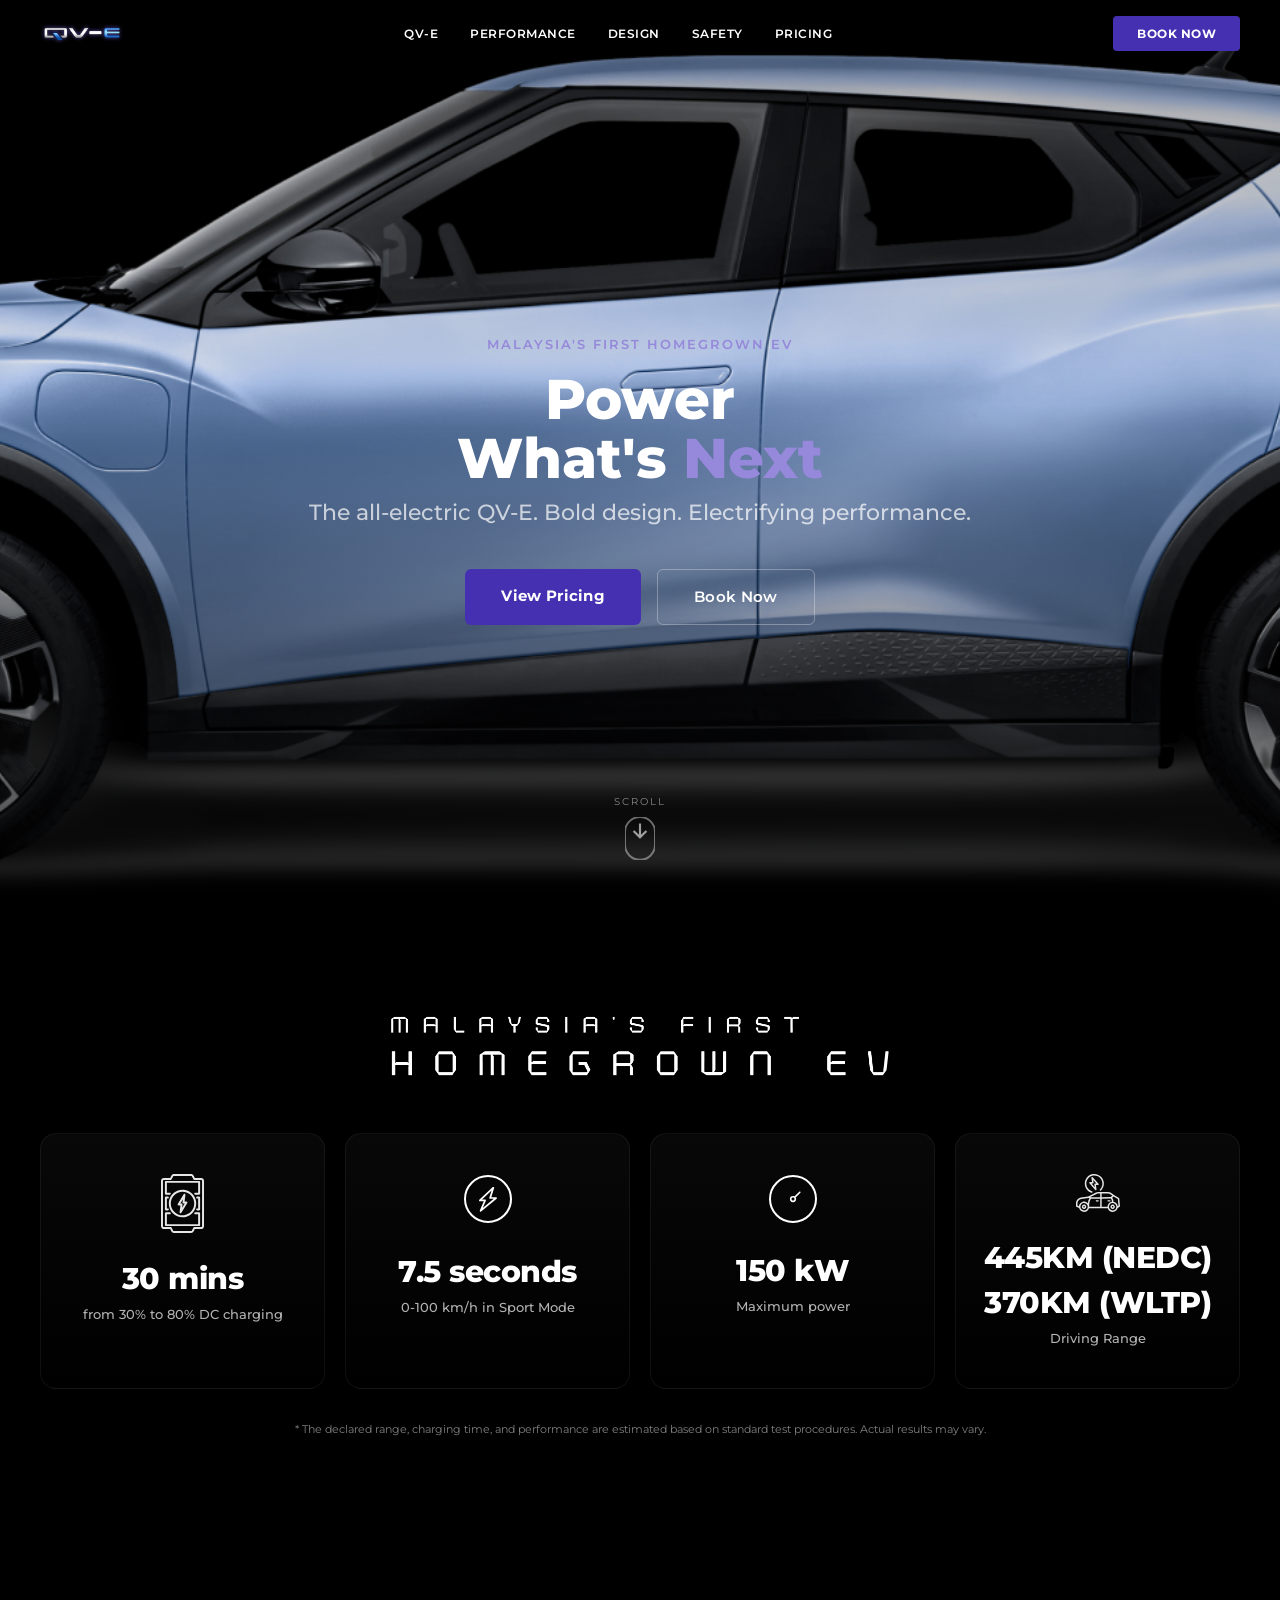
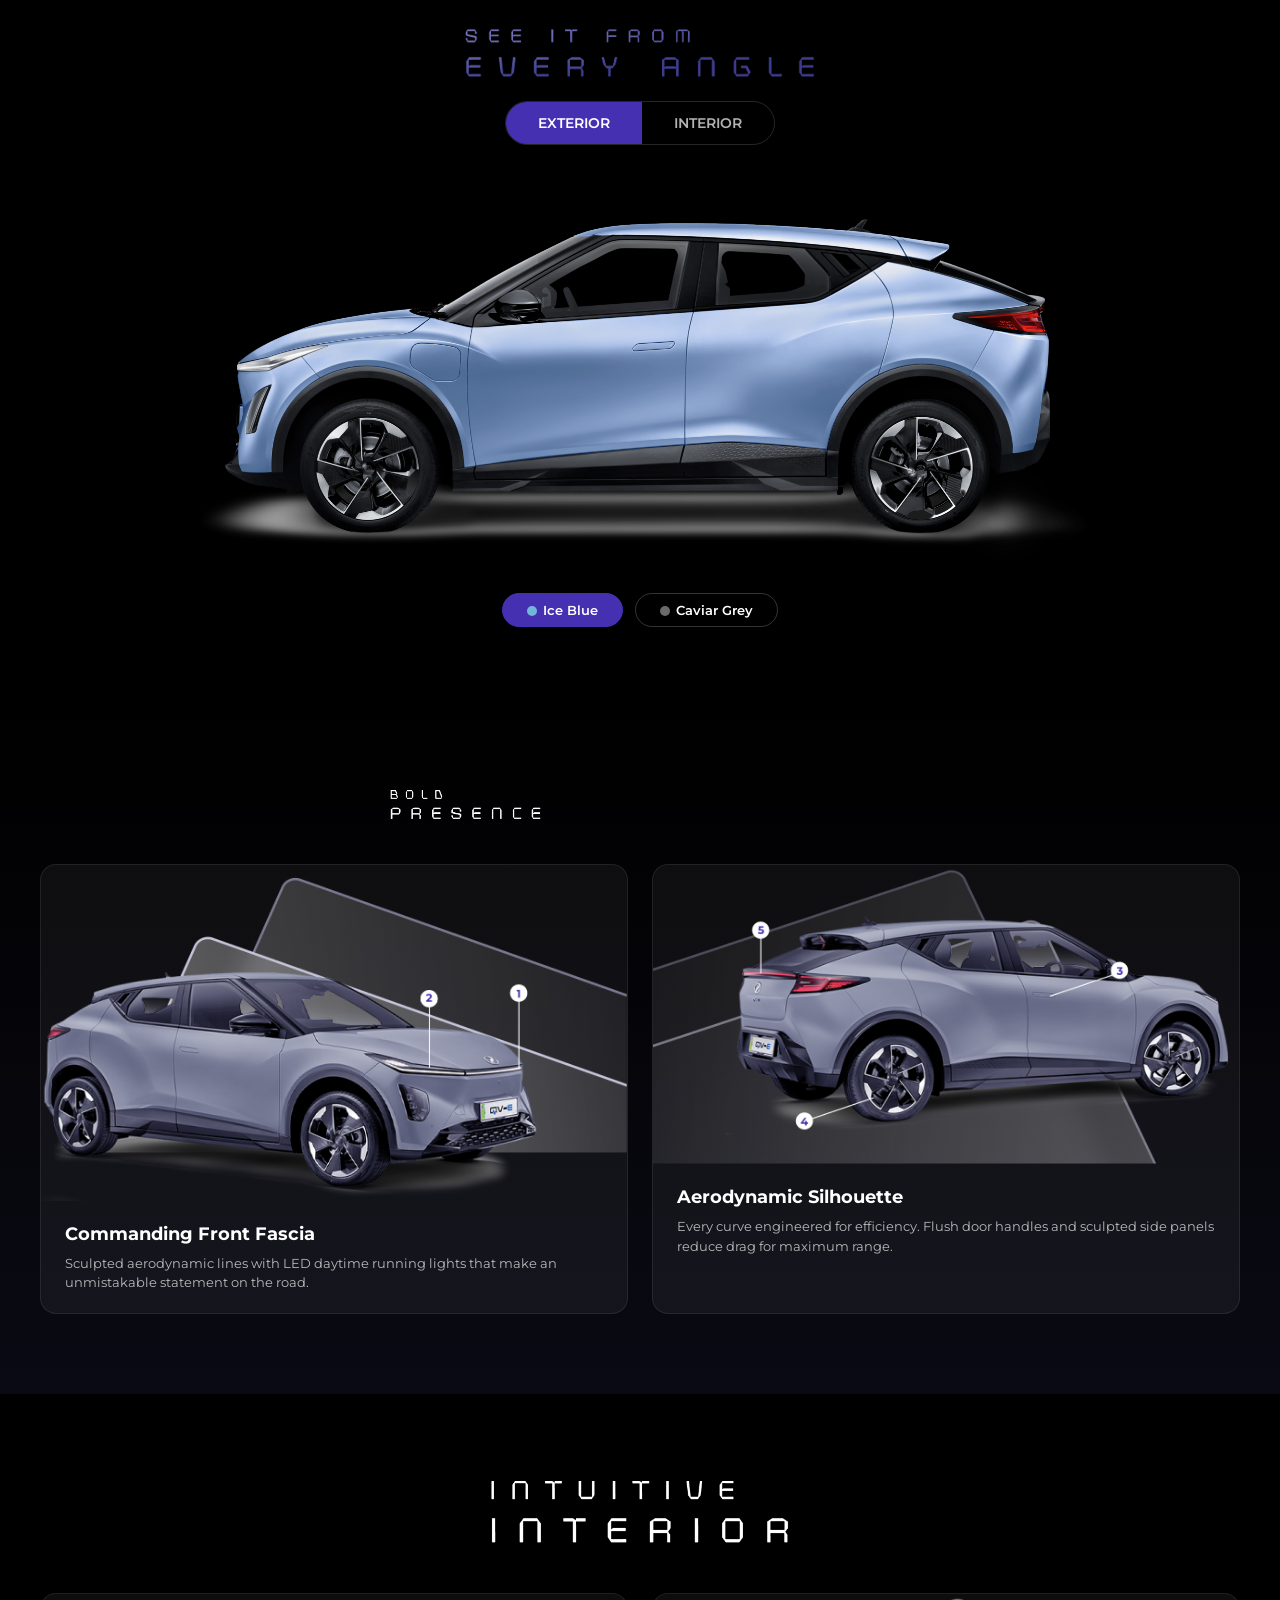
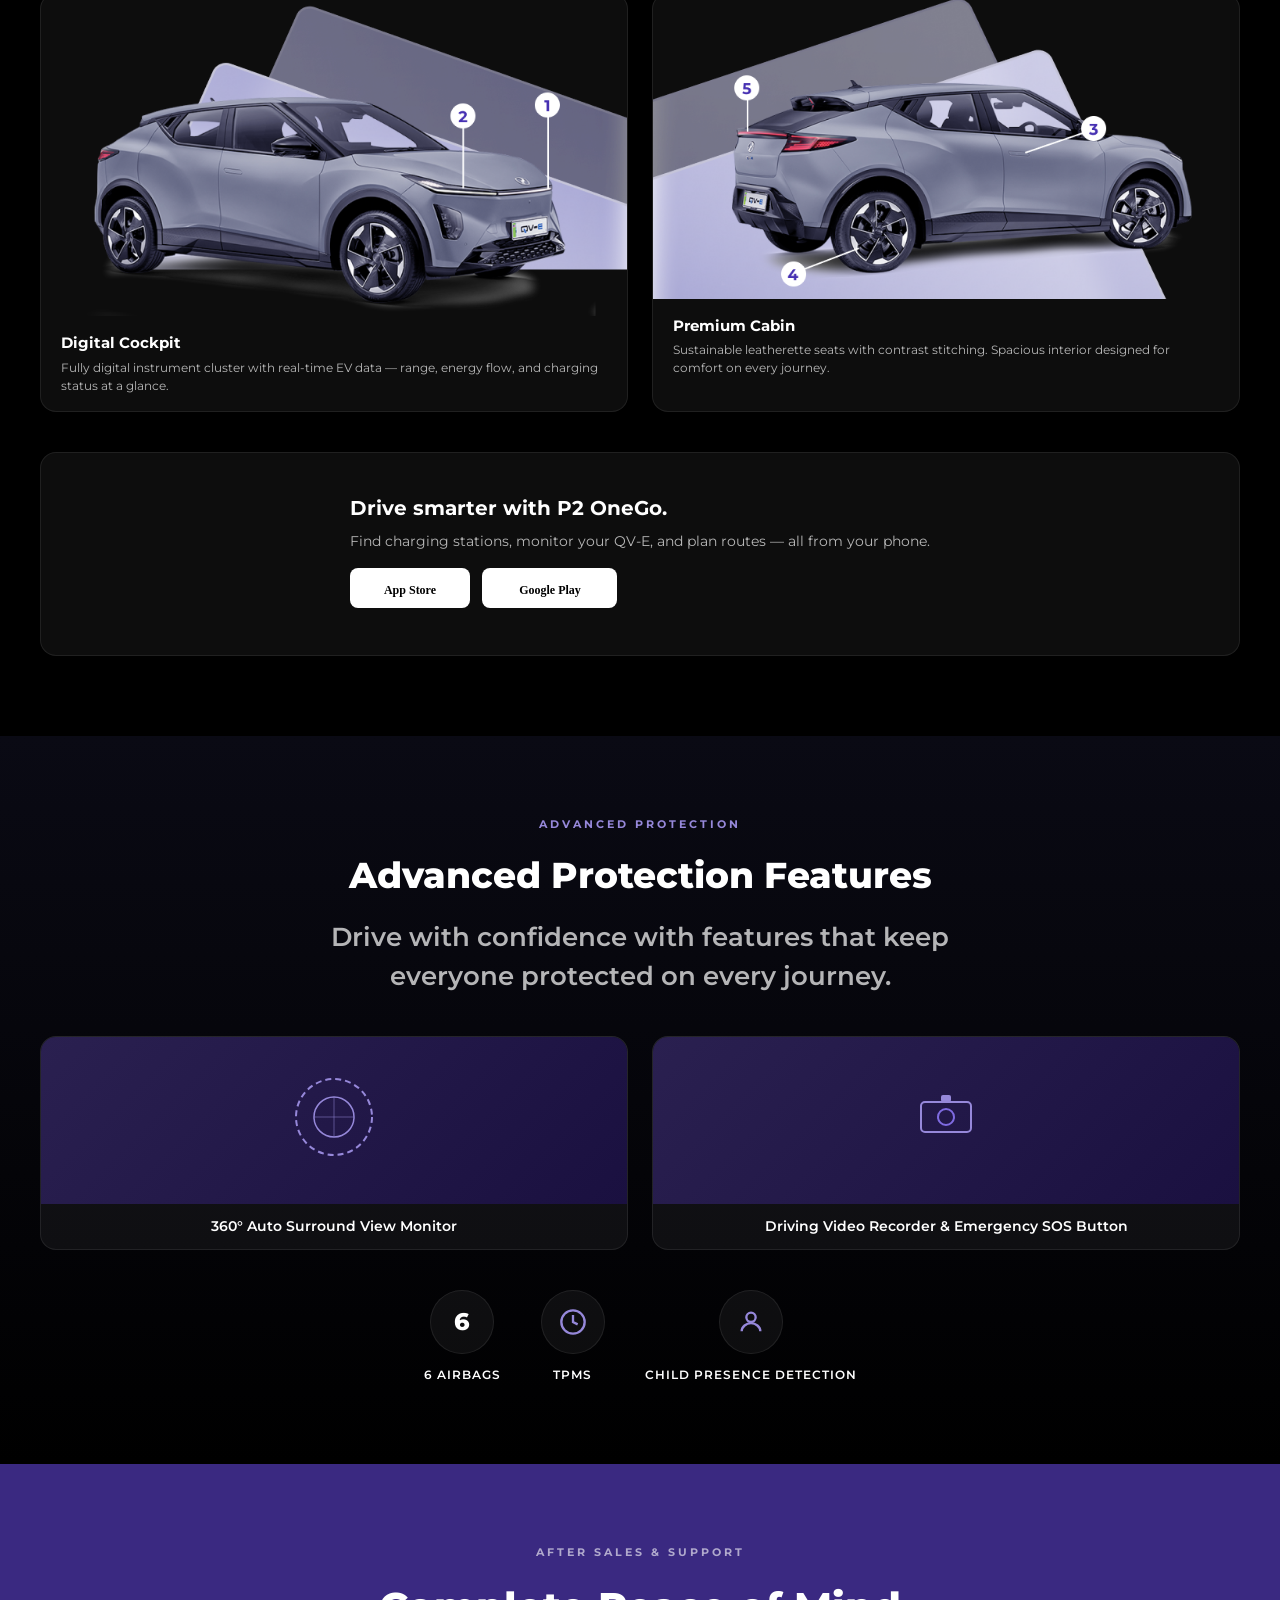
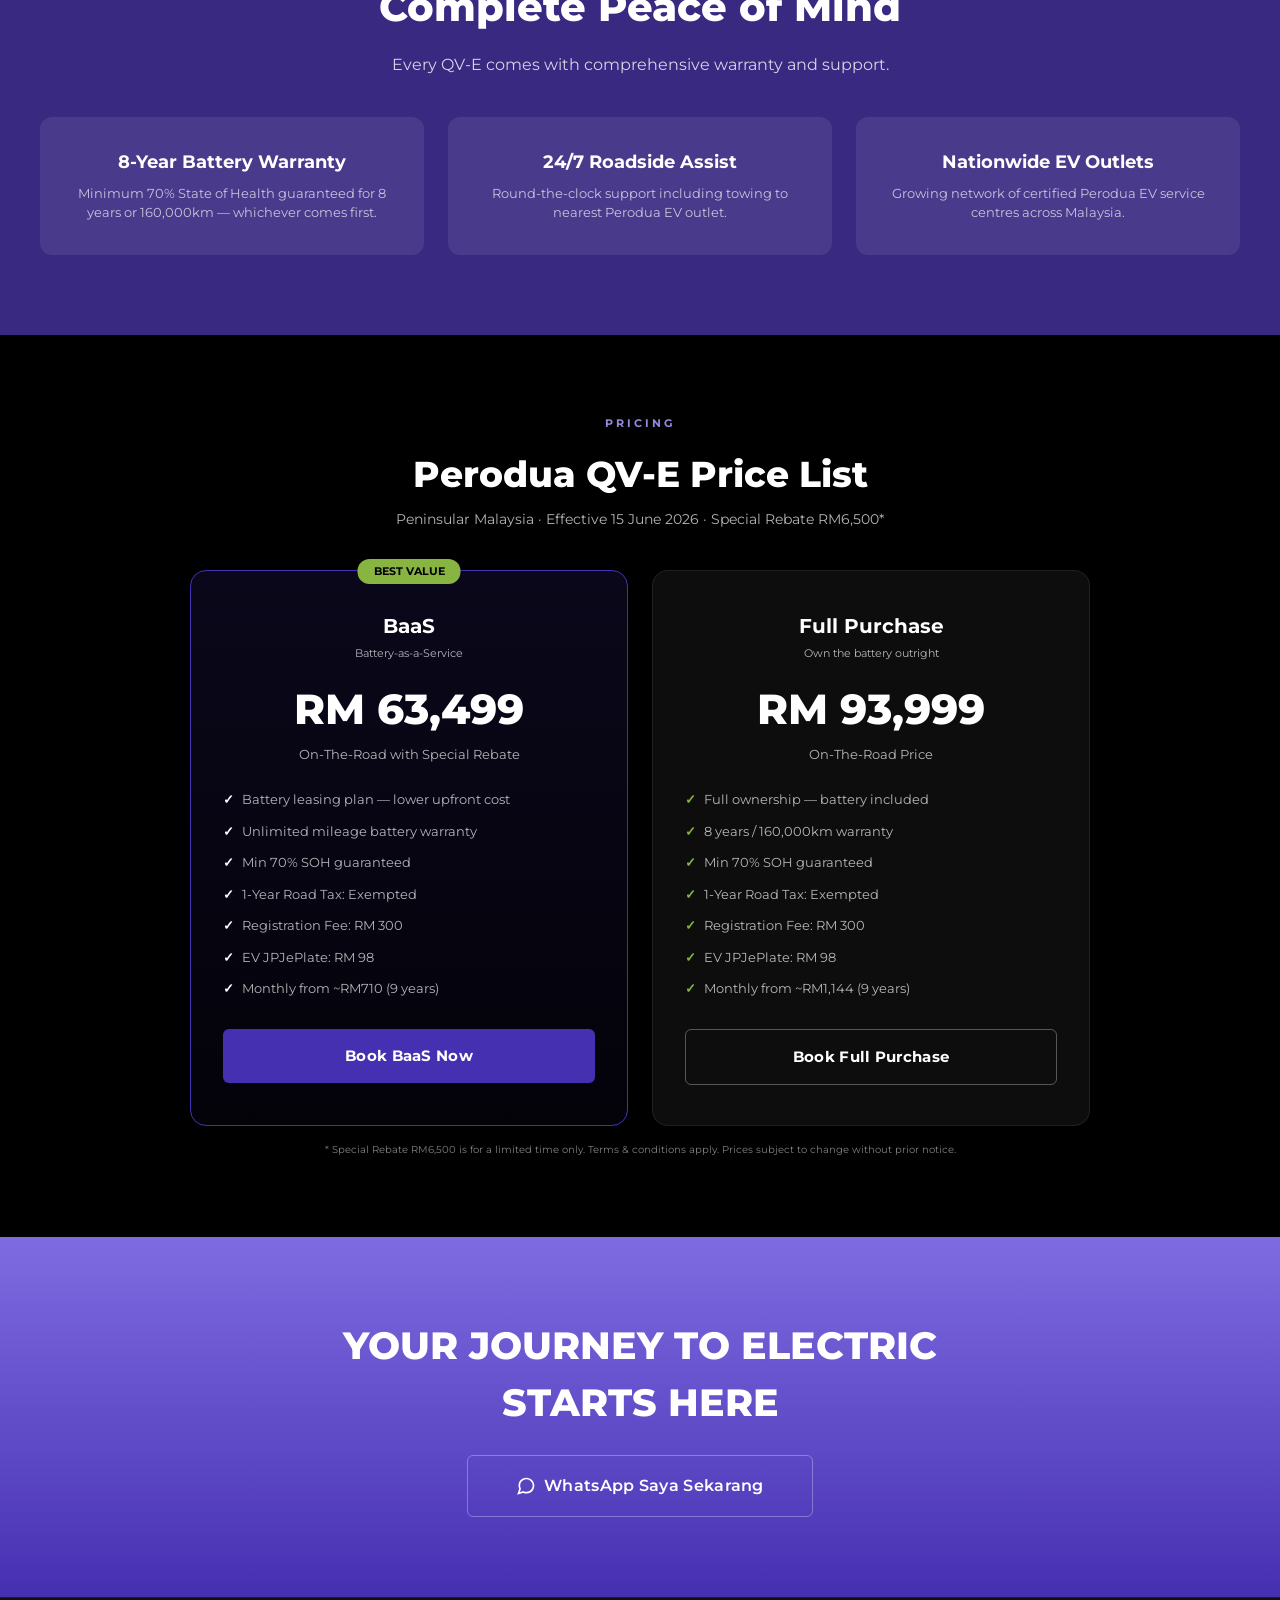
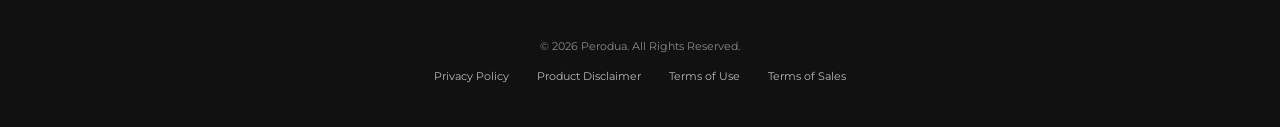
==== commit 46b25de0: "Cycle 1: Polish hero, stats, animations — matching ev.perodua.com.my" ====
--- a/qv-e.html
+++ b/qv-e.html
@@ -51,10 +51,10 @@
 .mobile-menu a{color:#fff;font-size:18px;font-weight:600;text-decoration:none;text-transform:uppercase;letter-spacing:1px}
 
 /* HERO */
-.hero{position:relative;height:100vh;min-height:600px;display:flex;align-items:center;justify-content:center;overflow:hidden;background:var(--dark)}
-.hero-bg{position:absolute;inset:0;width:120%;height:120%;object-fit:cover;object-position:center;opacity:.9;transform:scale(1.05)}
-.hero-overlay{position:absolute;inset:0;background:linear-gradient(180deg,rgba(0,0,0,.4) 0%,rgba(0,0,0,.2) 50%,rgba(0,0,0,.6) 100%)}
-.hero-content{position:relative;z-index:2;text-align:center;max-width:800px;padding:0 20px;margin-top:40px}
+.hero{position:relative;height:100vh;min-height:650px;display:flex;align-items:center;justify-content:center;overflow:hidden;background:var(--dark)}
+.hero-bg{position:absolute;inset:-5%;width:110%;height:110%;object-fit:cover;object-position:center 30%}
+.hero-overlay{position:absolute;inset:0;background:linear-gradient(180deg,rgba(0,0,0,.35) 0%,transparent 45%,rgba(0,0,0,.75) 100%)}
+.hero-content{position:relative;z-index:2;text-align:center;max-width:900px;padding:0 20px;margin-top:60px}
 .hero-tag{font-size:13px;font-weight:600;letter-spacing:2px;text-transform:uppercase;color:var(--purple-light);margin-bottom:16px}
 .hero-title{font-size:clamp(32px,6vw,56px);font-weight:800;line-height:1.05;margin-bottom:8px}
 .hero-title span{color:var(--purple-light)}
@@ -64,20 +64,22 @@
 .btn-primary:hover{background:var(--purple-bright);transform:translateY(-2px)}
 .btn-outline-white{border:1.5px solid rgba(255,255,255,.3);color:#fff;background:transparent;padding:16px 36px;border-radius:6px;font-family:inherit;font-size:15px;font-weight:600;cursor:pointer;letter-spacing:.3px;transition:all .3s;text-decoration:none;display:inline-block}
 .btn-outline-white:hover{background:rgba(255,255,255,.1);border-color:#fff}
+.fade-in{opacity:0;transform:translateY(20px);transition:opacity .6s ease-out,transform .6s ease-out}
+.fade-in.visible{opacity:1;transform:translateY(0)}
 .scroll-indicator{position:absolute;bottom:40px;left:50%;transform:translateX(-50%);z-index:2;display:flex;flex-direction:column;align-items:center;gap:8px;animation:bounce 2s infinite;cursor:pointer}
 .scroll-indicator span{font-size:10px;letter-spacing:2px;text-transform:uppercase;color:var(--text-dim)}
 @keyframes bounce{0%,100%{transform:translateX(-50%) translateY(0)}50%{transform:translateX(-50%) translateY(-10px)}}
 
 /* POWER STATS */
-.power-stats{padding:80px 20px;background:var(--dark)}
+.power-stats{padding:100px 20px;background:var(--dark)}
 .power-stats-inner{max-width:var(--max);margin:0 auto}
-.power-stats-grid{display:grid;grid-template-columns:repeat(4,1fr);gap:24px;margin-top:40px}
-.stat-card{text-align:center;padding:32px 16px;border:1px solid var(--card-border);border-radius:12px;background:var(--card-bg);transition:border-color .3s}
-.stat-card:hover{border-color:var(--purple-light)}
-.stat-card img{width:40px;height:auto;margin-bottom:16px;filter:brightness(0) invert(1)}
-.stat-value{font-size:28px;font-weight:800;margin-bottom:4px}
-.stat-label{font-size:13px;color:var(--text-muted);font-weight:500}
-.stat-note{font-size:11px;color:var(--text-dim);margin-top:20px;text-align:center}
+.power-stats-grid{display:grid;grid-template-columns:repeat(4,1fr);gap:20px;margin-top:48px}
+.stat-card{text-align:center;padding:40px 20px;border:1px solid rgba(255,255,255,.06);border-radius:16px;background:linear-gradient(180deg,rgba(255,255,255,.03),transparent);transition:all .4s}
+.stat-card:hover{border-color:rgba(150,136,218,.3);background:linear-gradient(180deg,rgba(150,136,218,.06),transparent);transform:translateY(-4px)}
+.stat-card img{width:44px;height:auto;margin-bottom:16px;filter:brightness(0) invert(1);opacity:.9}
+.stat-value{font-size:30px;font-weight:800;margin-bottom:4px;letter-spacing:-.5px}
+.stat-label{font-size:13px;color:var(--text-muted);font-weight:500;line-height:1.5}
+.stat-note{font-size:11px;color:var(--text-dim);margin-top:32px;text-align:center;line-height:1.6}
 
 /* SECTION TITLE */
 .section-label{display:block;text-align:center;font-size:11px;font-weight:700;letter-spacing:3px;text-transform:uppercase;color:var(--purple-light);margin-bottom:16px}
@@ -496,6 +498,12 @@
 window.addEventListener('scroll',()=>{
   document.getElementById('nav').classList.toggle('scrolled',window.scrollY>50)
 })
+
+// Fade-in animation observer
+const observer=new IntersectionObserver((entries)=>{
+  entries.forEach(e=>{if(e.isIntersecting)e.target.classList.add('visible')})
+},{threshold:0.15})
+document.querySelectorAll('.power-stats,.showcase,.bold,.intuitive,.protection,.after-sales,.pricing,.cta,.stat-card,.bold-item,.intuitive-card,.pricing-card,.after-sales-card').forEach(el=>{el.classList.add('fade-in');observer.observe(el)})
 </script>
 </body>
 </html>
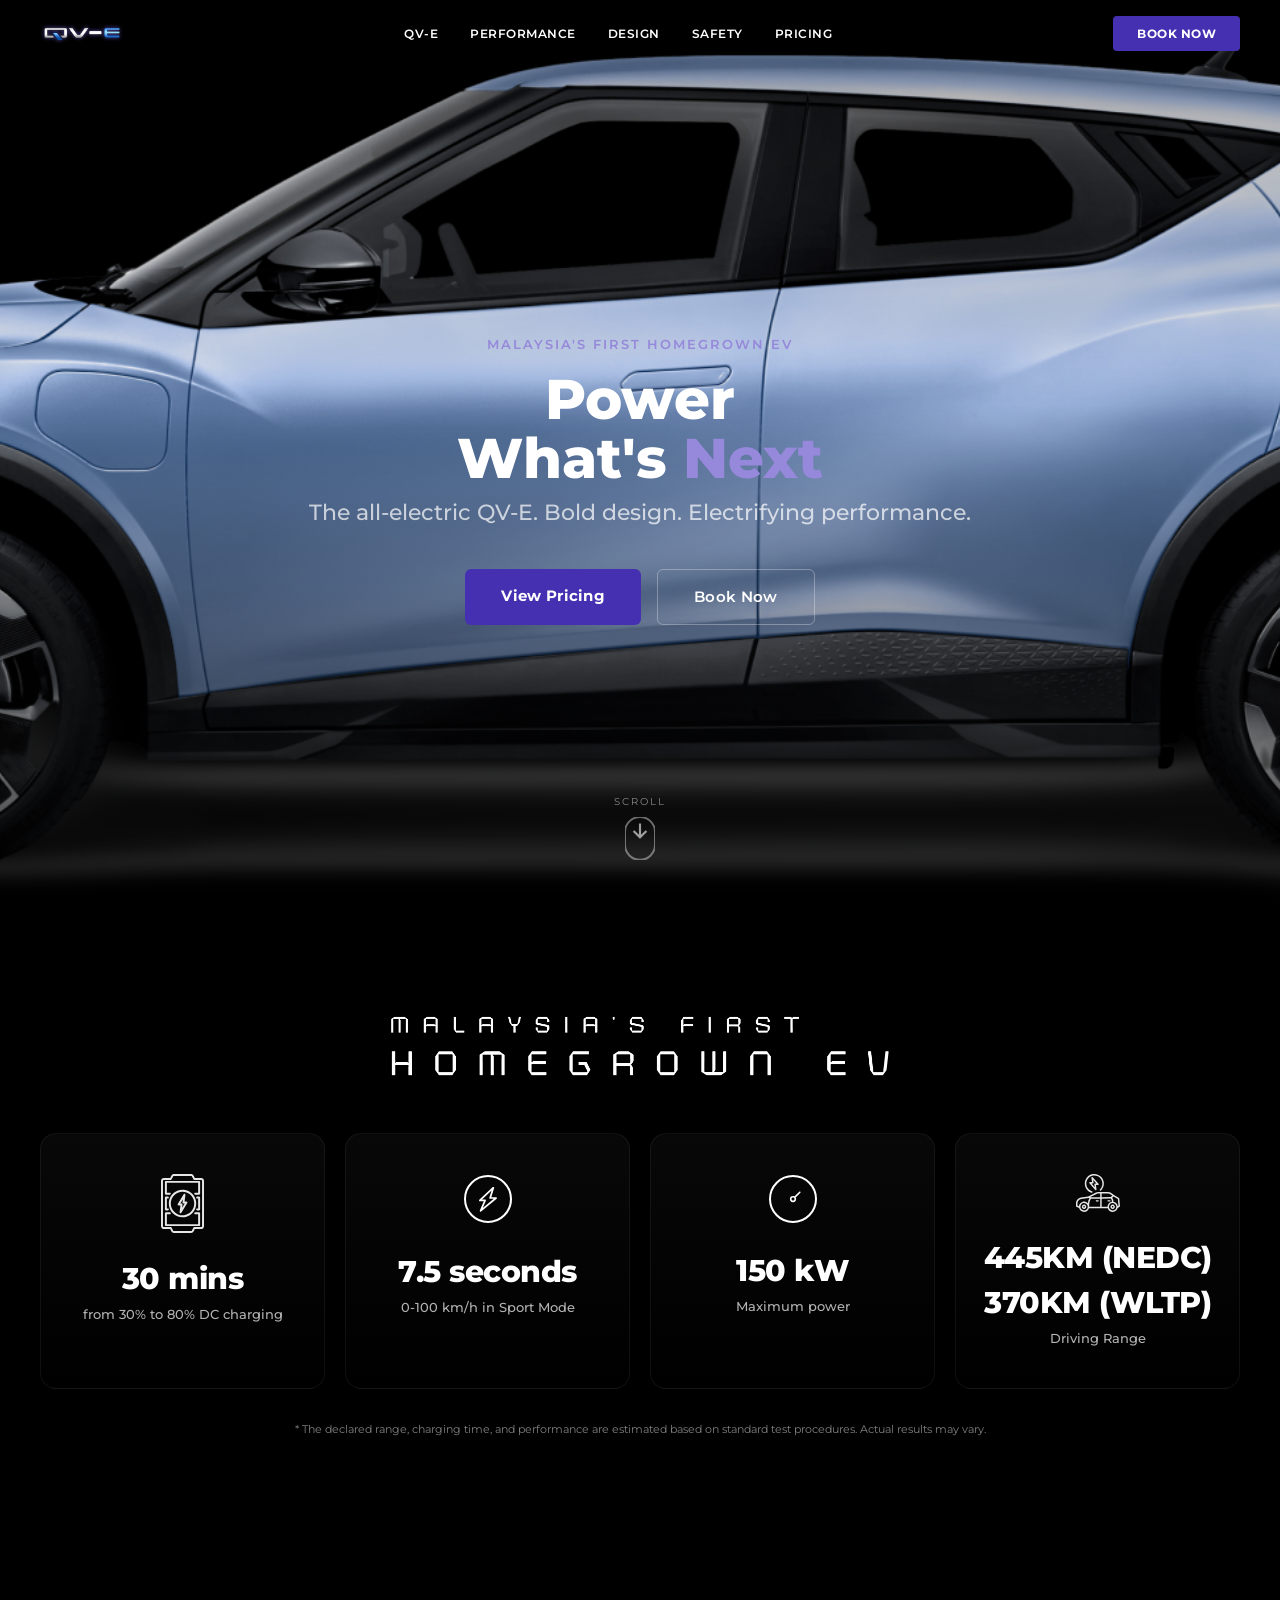
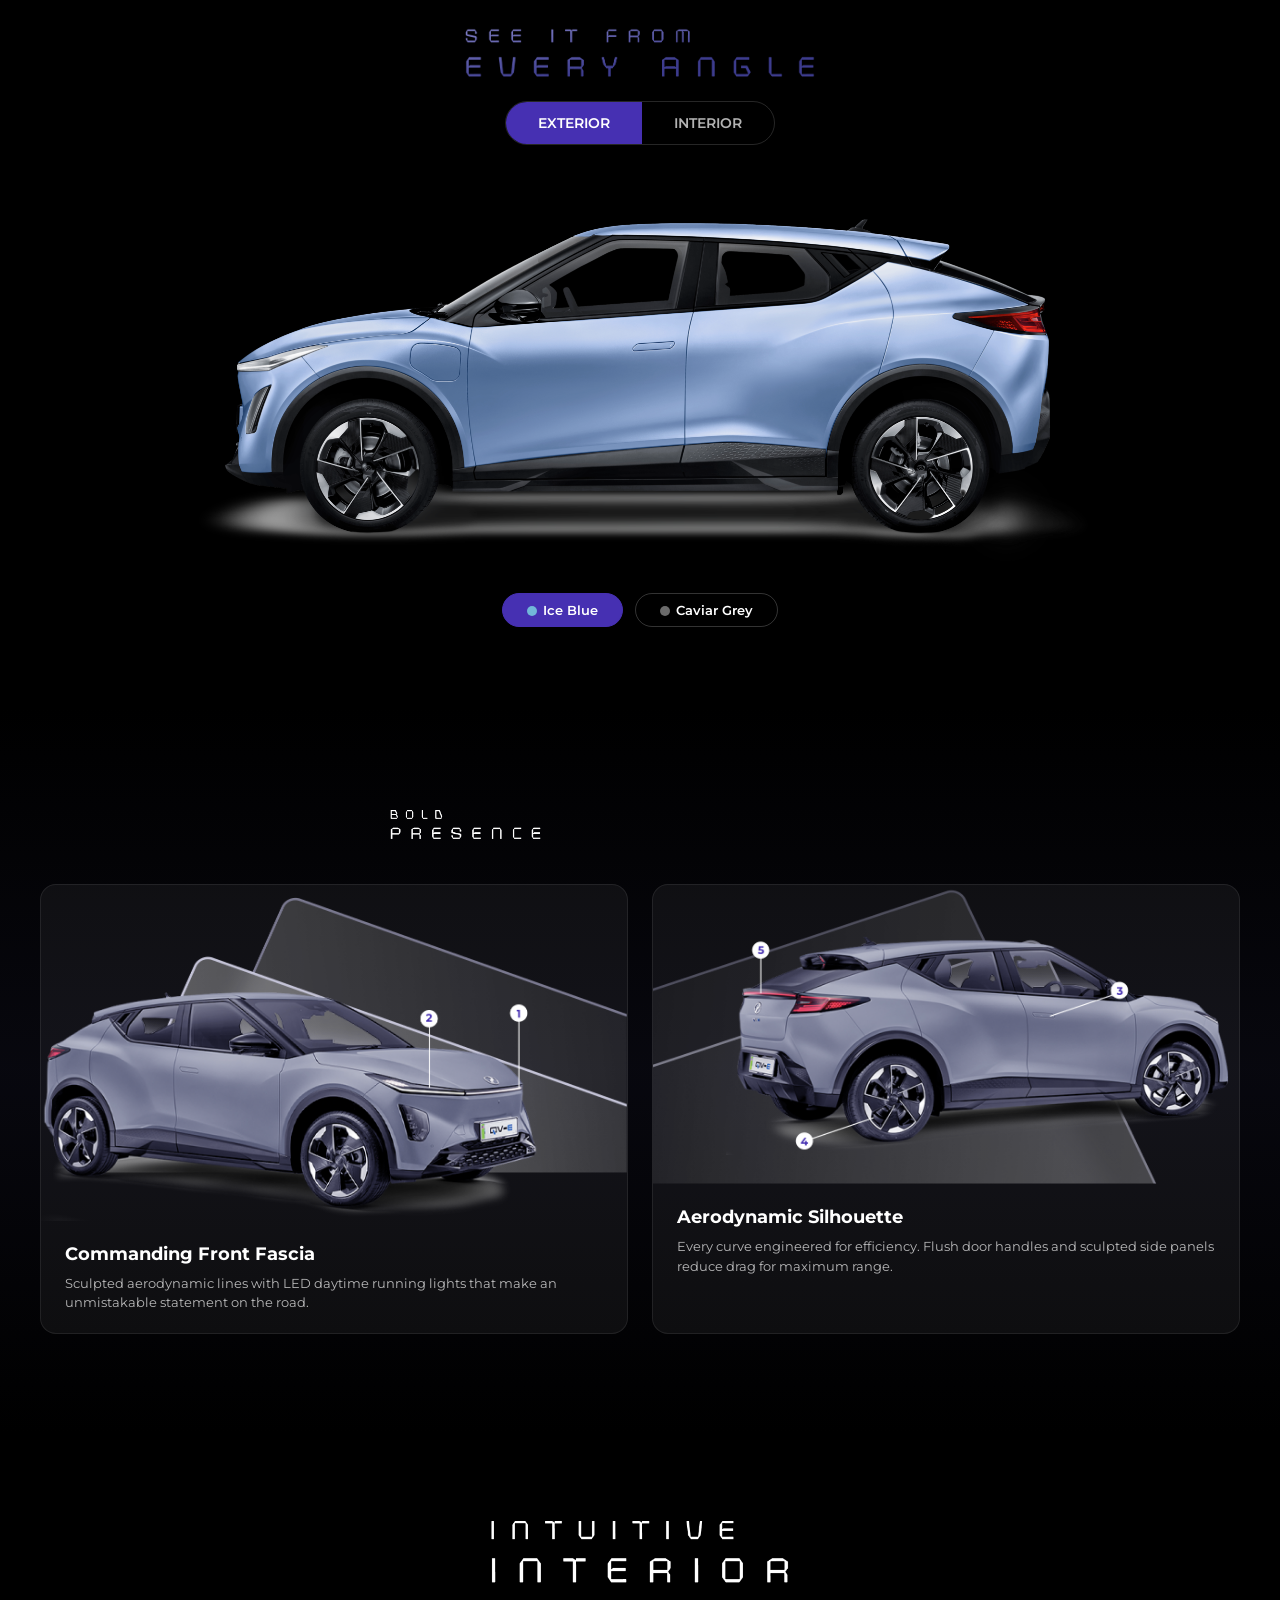
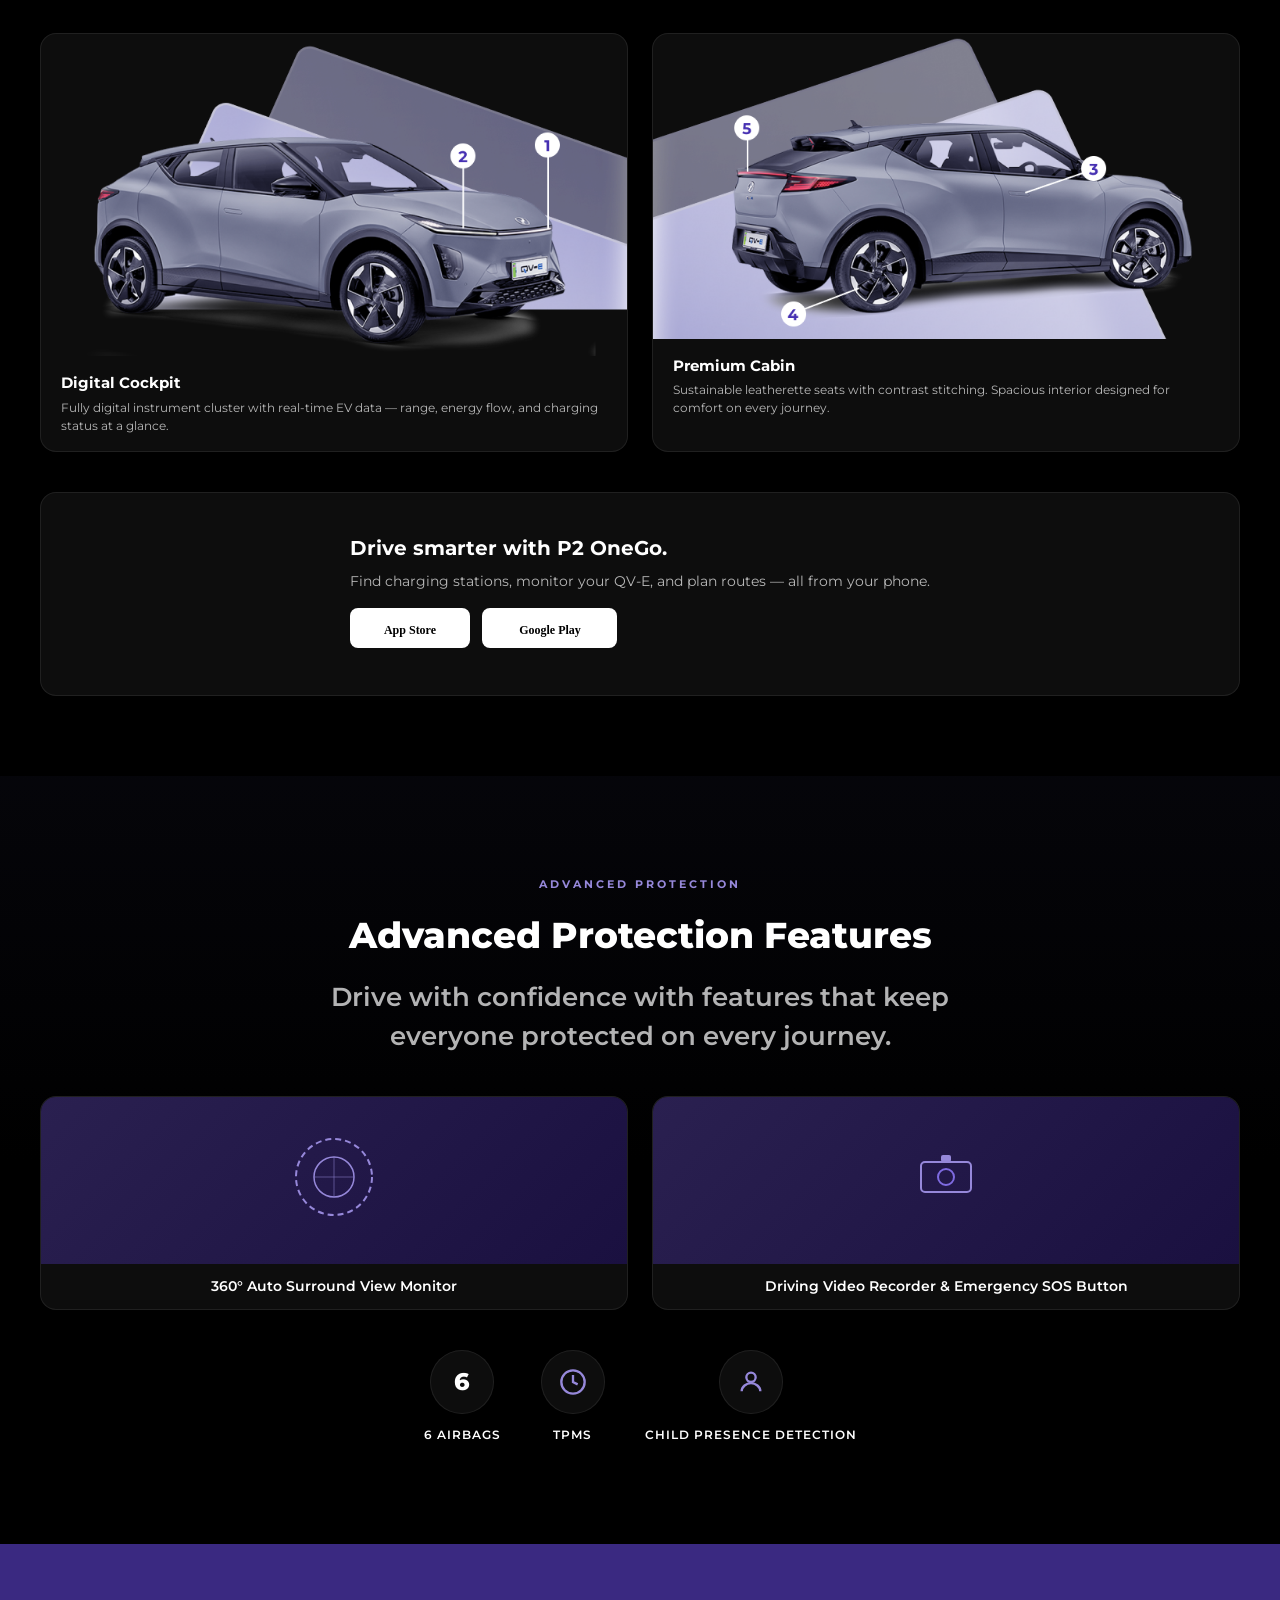
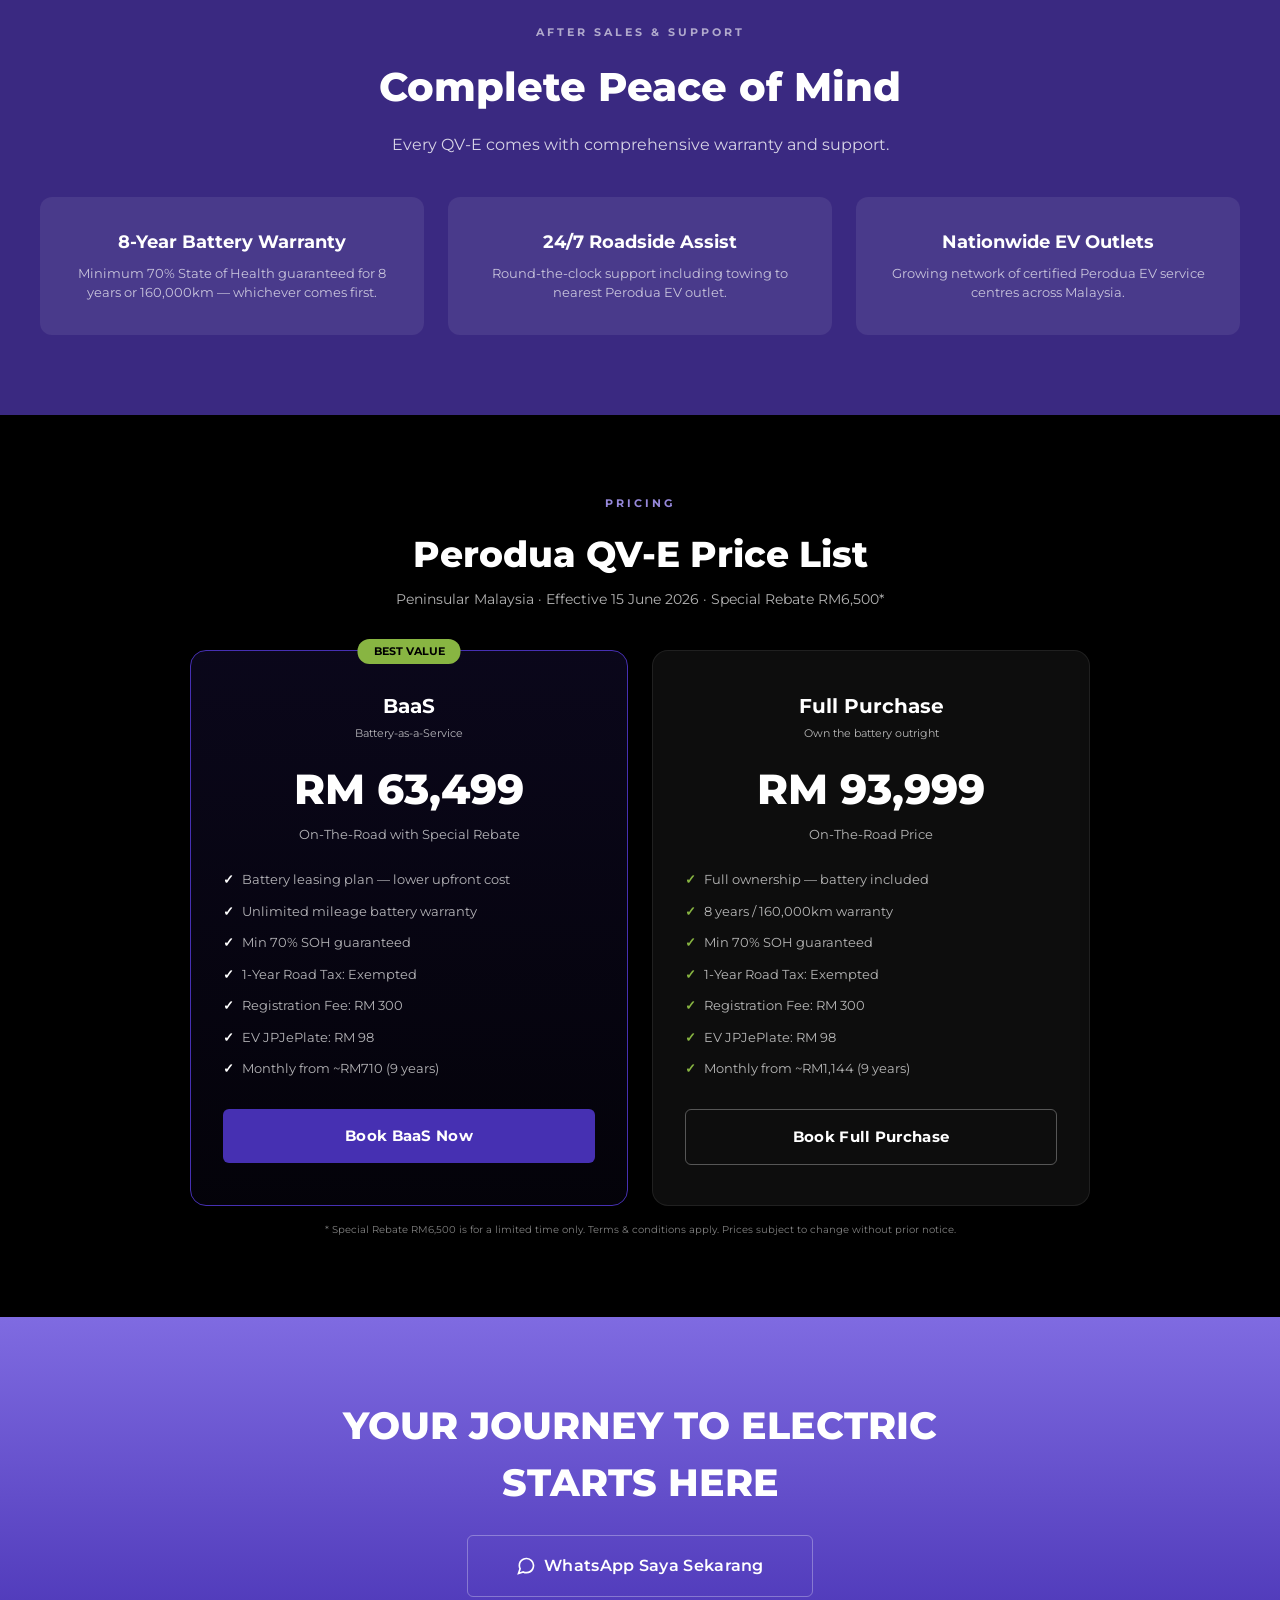
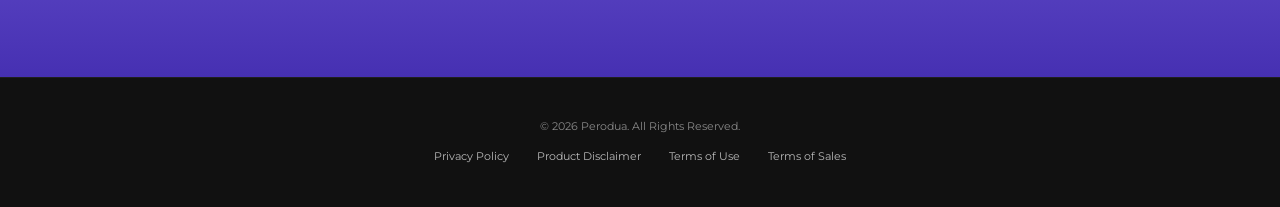
==== commit 7b54aa23: "Cycle 2: Purple gradient transitions, polish sections" ====
--- a/qv-e.html
+++ b/qv-e.html
@@ -101,7 +101,7 @@
 .dot-grey{background:#6B6B6B}
 
 /* BOLD PRESENCE */
-.bold{padding:80px 20px;background:linear-gradient(180deg,#000 0%,#0a0a14 100%)}
+.bold{padding:100px 20px;background:linear-gradient(180deg,#000 0%,rgba(50,50,96,.15) 50%,#000 100%)}
 .bold-inner{max-width:var(--max);margin:0 auto;text-align:center}
 .bold-grid{display:grid;grid-template-columns:1fr 1fr;gap:24px;margin-top:40px;text-align:left}
 .bold-item{position:relative;border-radius:16px;overflow:hidden;background:var(--card-bg);border:1px solid var(--card-border)}
@@ -127,7 +127,7 @@
 .app-btns{display:flex;gap:12px}
 
 /* PROTECTION */
-.protection{padding:80px 20px;background:linear-gradient(180deg,#0a0a14 0%,#000 100%)}
+.protection{padding:100px 20px;background:linear-gradient(180deg,rgba(50,50,96,.1) 0%,#000 50%)}
 .protection-inner{max-width:var(--max);margin:0 auto;text-align:center}
 .protection-subtitle{font-size:clamp(18px,3vw,26px);font-weight:600;max-width:700px;margin:0 auto 40px;color:var(--text-muted)}
 .protection-grid{display:grid;grid-template-columns:1fr 1fr;gap:24px;margin-bottom:40px}
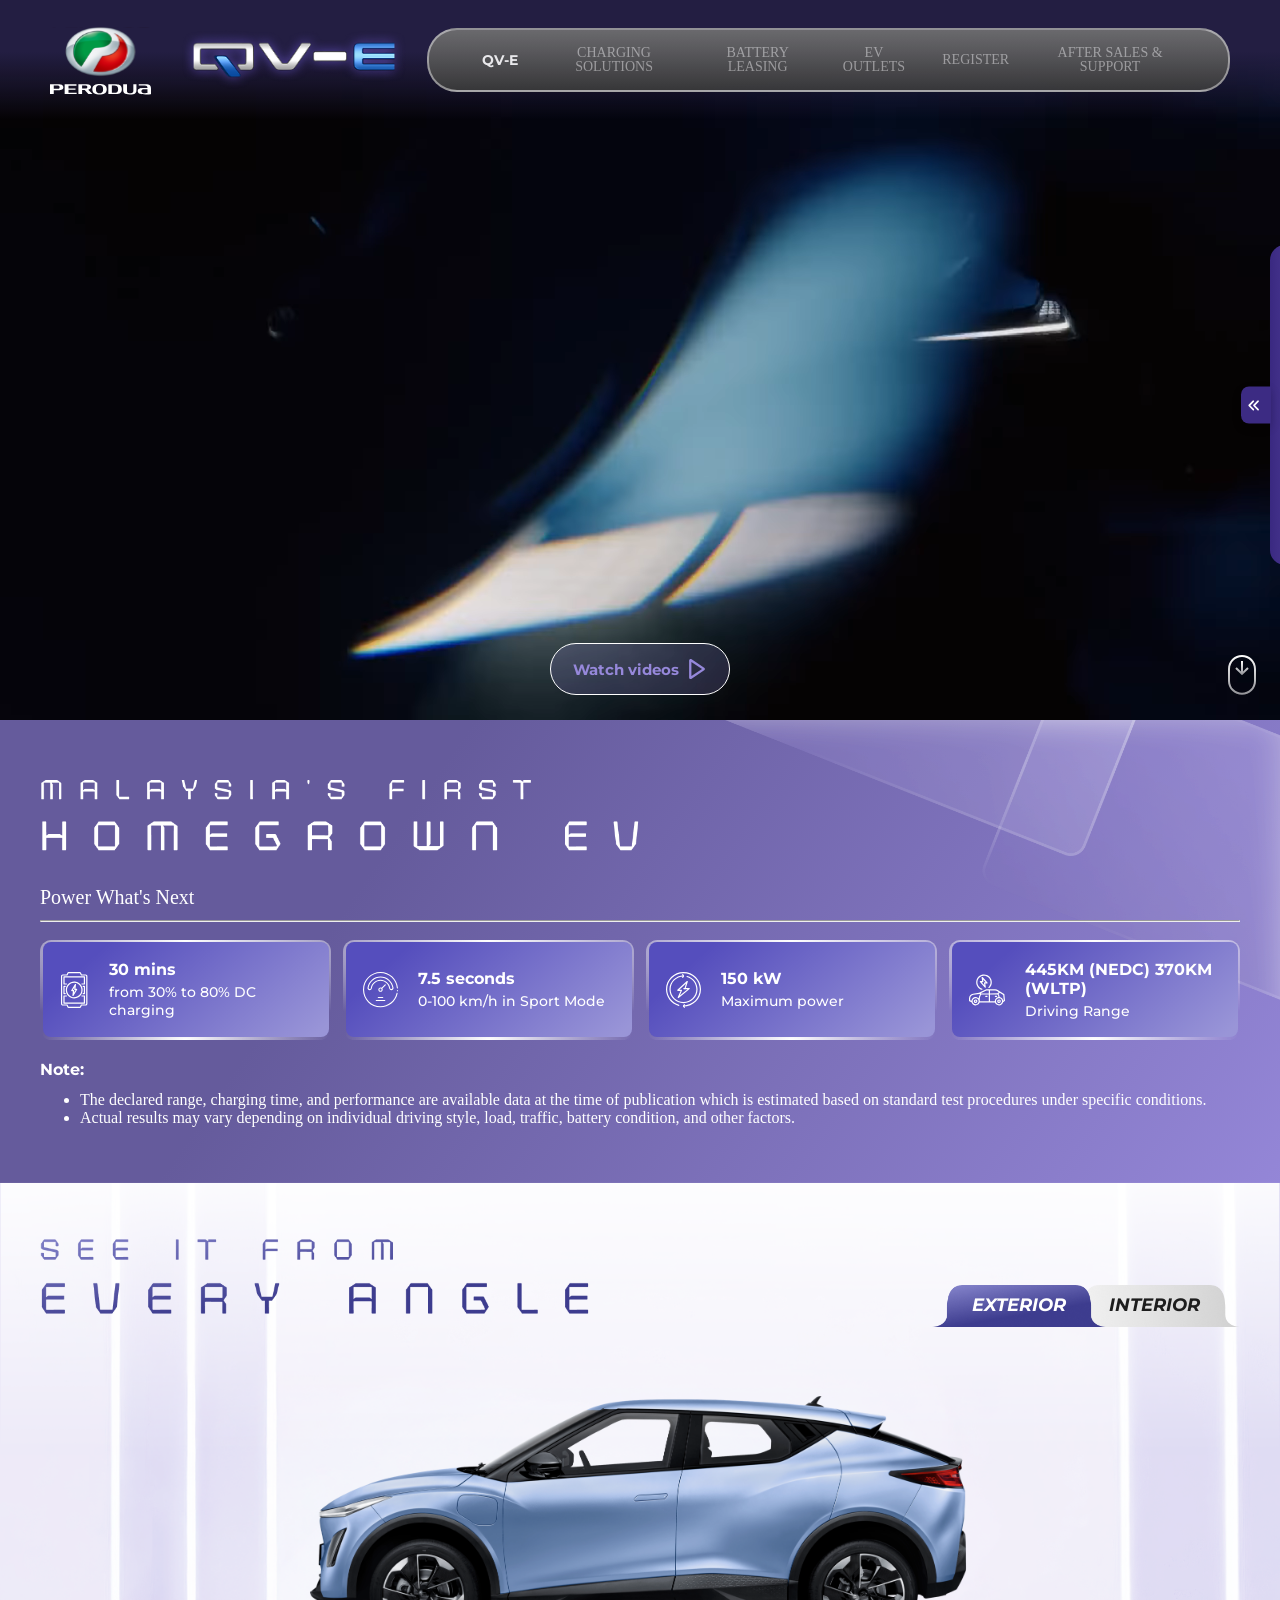
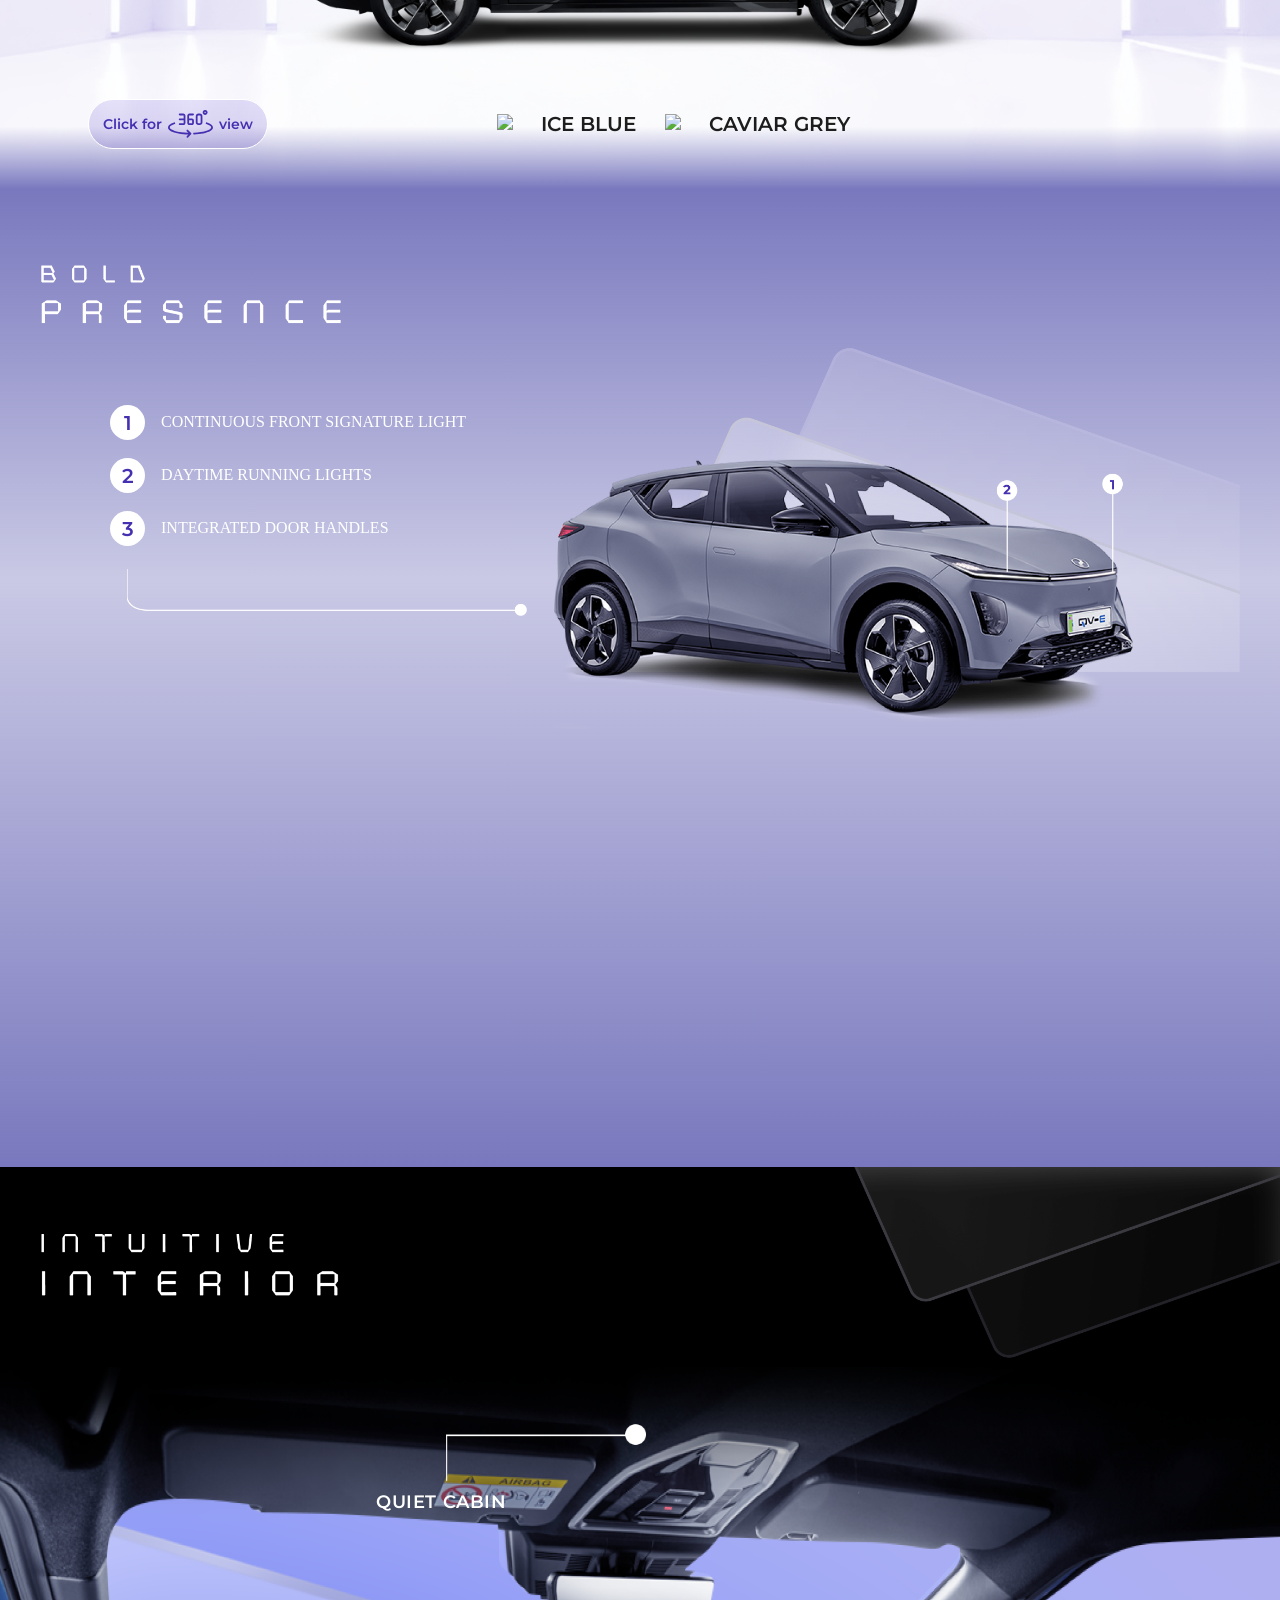
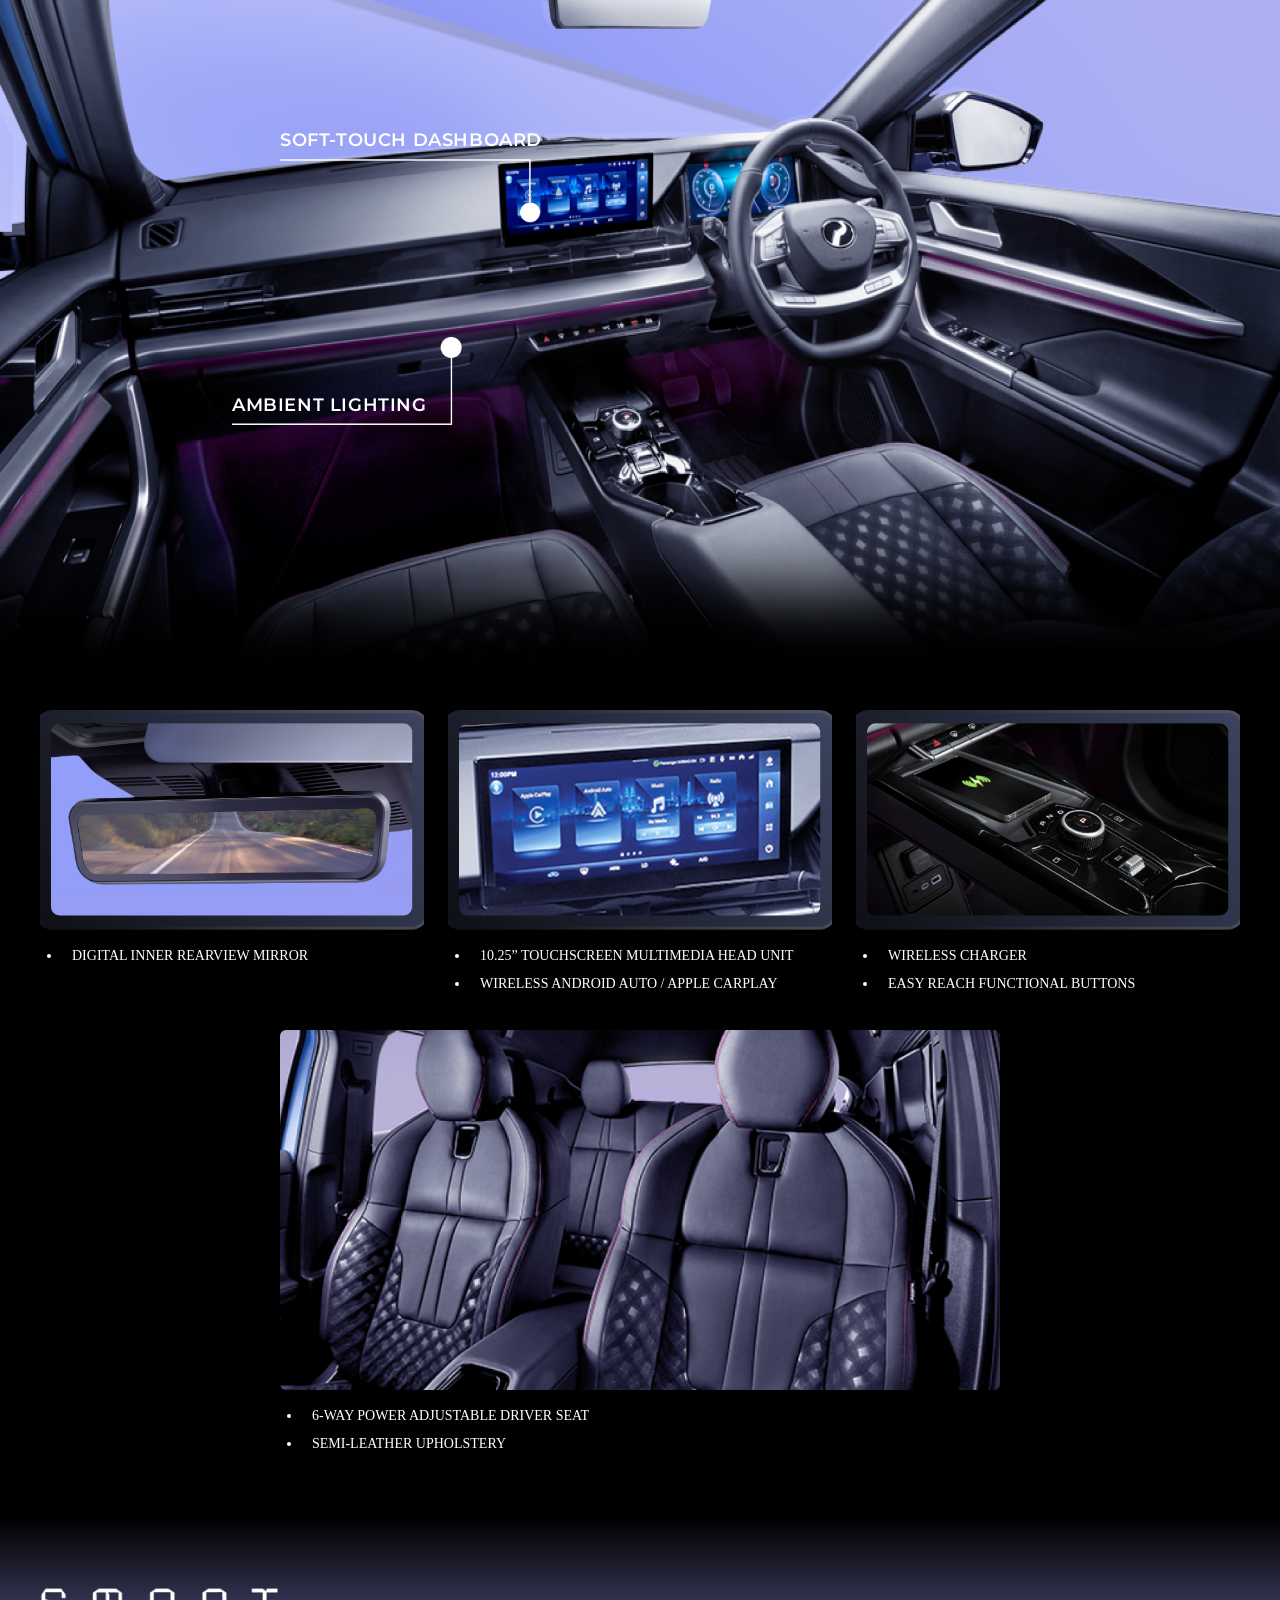
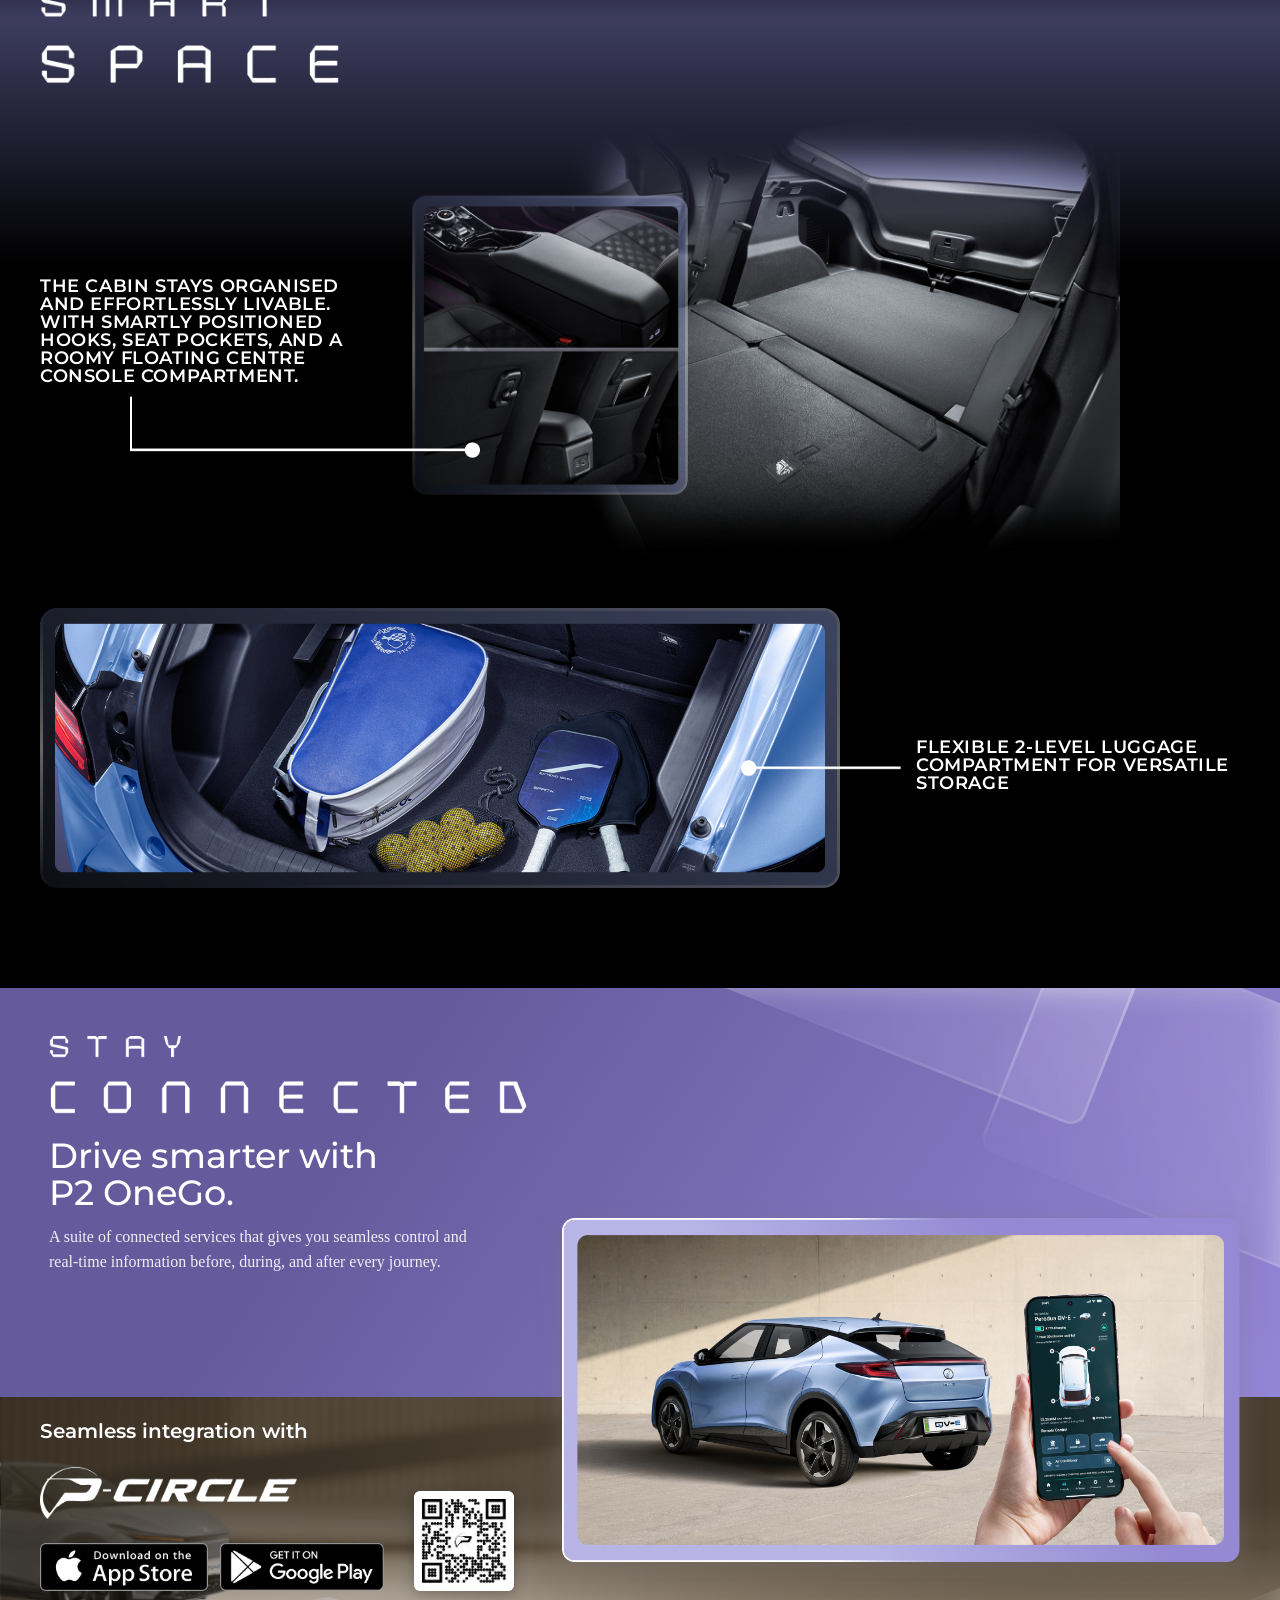
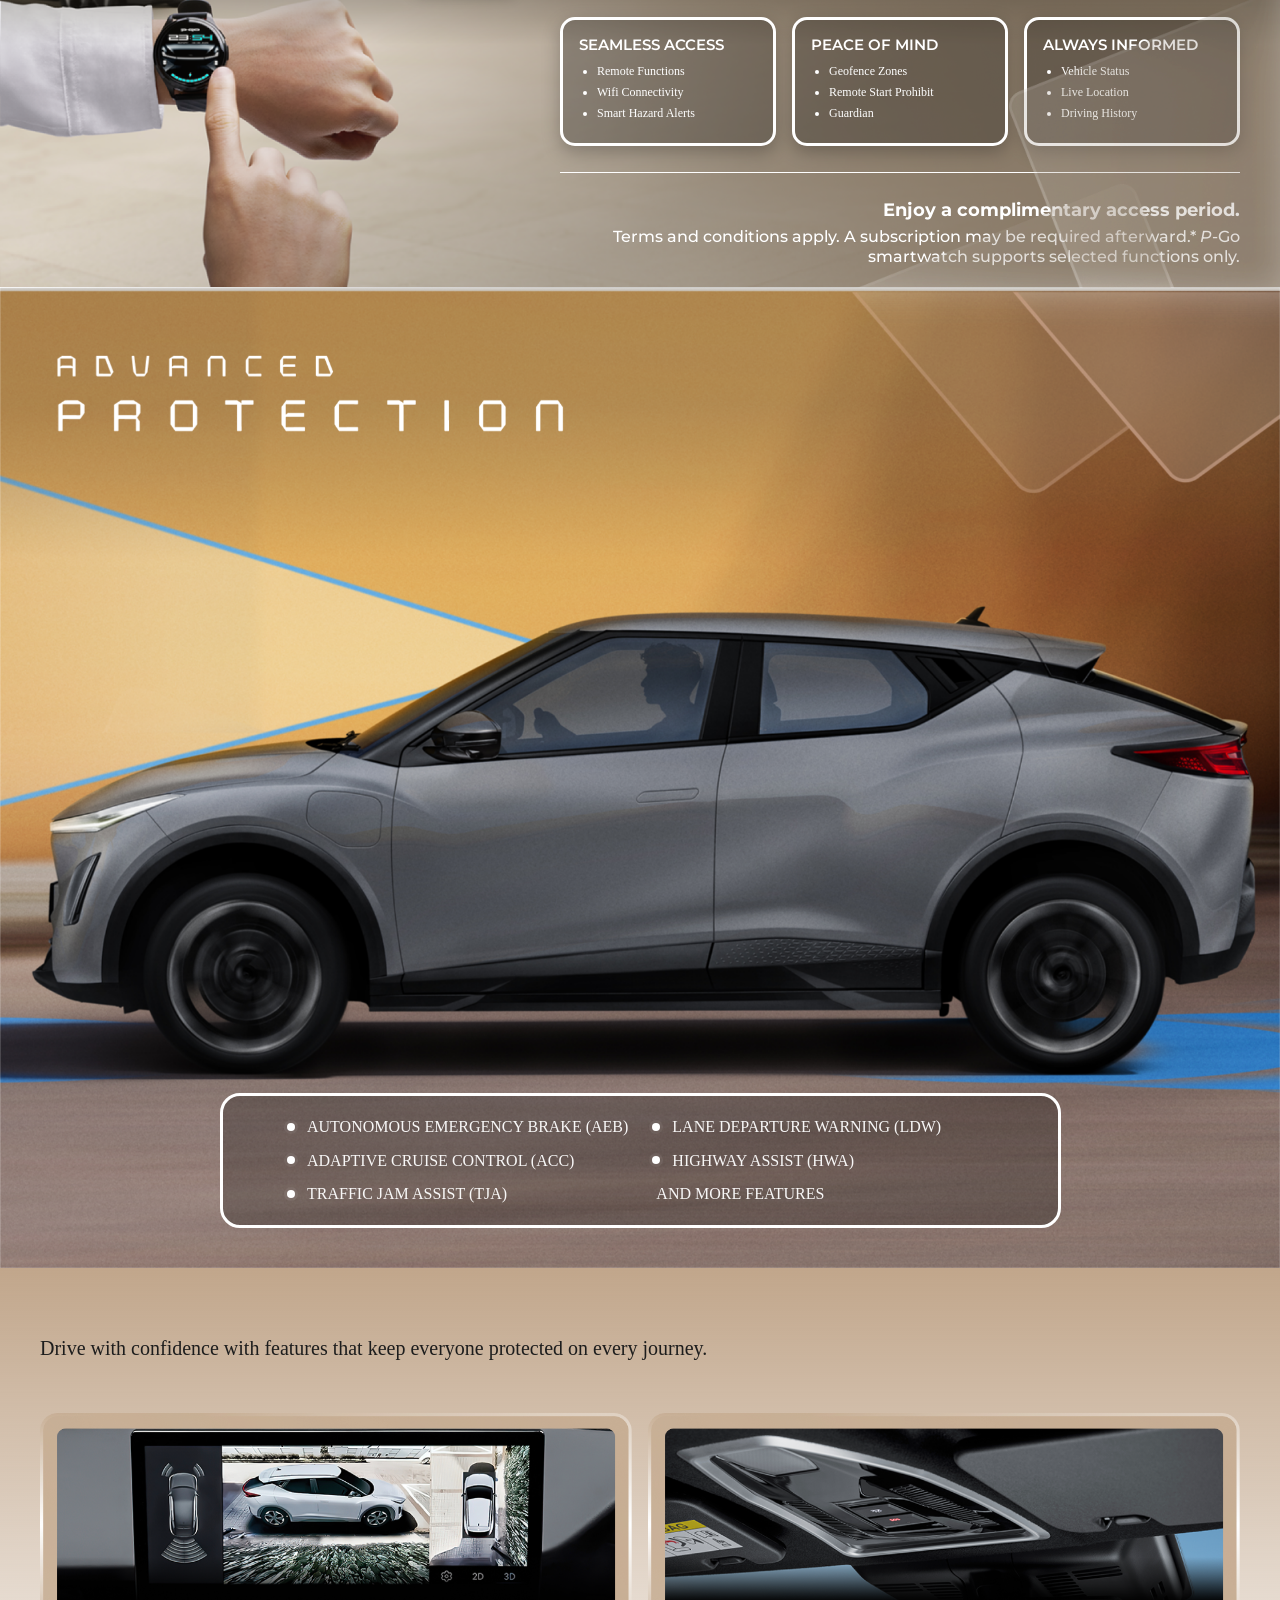
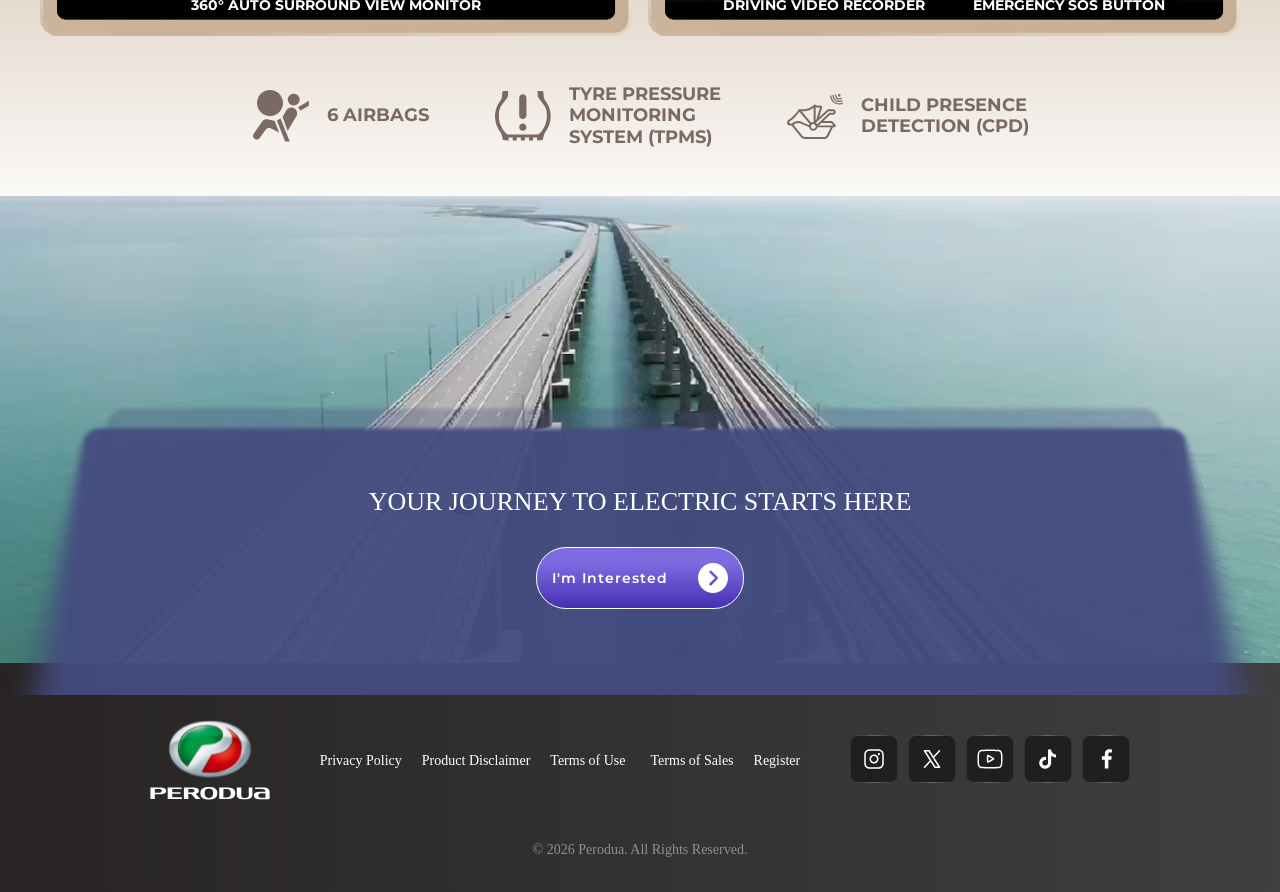
==== commit b4524ec9: "Rebuild qv-e.html as exact clone of ev.perodua.com.my (mobile+desktop)" ====
--- a/qv-e.html
+++ b/qv-e.html
@@ -3,507 +3,87 @@
 <head>
 <meta charset="UTF-8">
 <meta name="viewport" content="width=device-width, initial-scale=1.0">
-<title>Perodua QV-E | Power What's Next</title>
-<meta name="description" content="Malaysia's First Homegrown EV. 445km range, 150kW power, 0-100 in 7.5s. Book your Perodua QV-E today.">
-<link rel="icon" href="data:image/svg+xml,<svg xmlns='http://www.w3.org/2000/svg' viewBox='0 0 100 100'><text y='.9em' font-size='90'>⚡</text></svg>">
-<link rel="preconnect" href="https://fonts.googleapis.com">
-<link rel="preconnect" href="https://fonts.gstatic.com" crossorigin>
-<link href="https://fonts.googleapis.com/css2?family=Montserrat:wght@400;500;600;700;800&display=swap" rel="stylesheet">
+<title>Perodua QV-E | Nur-Fareena Perodua</title>
+<meta name="description" content="Perodua QV-E - Malaysia's First Homegrown EV. Tempah dengan Nur-Fareena, Sales Advisor Perodua.">
+<link rel="icon" type="image/x-icon" href="/assets/favicon-D0uaROHh.ico">
+<link href="https://fonts.googleapis.com/css2?family=Montserrat:wght@400;700&display=swap" rel="stylesheet">
+<link rel="stylesheet" href="/assets/index-D4yxpEu2.css">
 <style>
-:root {
-  --purple: #4630B2;
-  --purple-light: #9688DA;
-  --purple-bright: #7F6BE1;
-  --purple-dark: #3A2981;
-  --purple-card: #323260;
-  --green-accent: #88B542;
-  --dark: #000;
-  --dark-2: #1D1D1D;
-  --text: #fff;
-  --text-muted: rgba(255,255,255,0.7);
-  --text-dim: rgba(255,255,255,0.5);
-  --card-bg: rgba(255,255,255,0.05);
-  --card-border: rgba(255,255,255,0.08);
-  --max: 1200px;
-}
-*{margin:0;padding:0;box-sizing:border-box}
-html{scroll-behavior:smooth;overflow-x:hidden}
-body{font-family:'Montserrat',Arial,sans-serif;background:var(--dark);color:var(--text);line-height:1.5;overflow-x:hidden}
-
-/* NAV */
-.nav{position:fixed;top:0;left:0;right:0;z-index:1000;padding:16px 40px;display:flex;align-items:center;justify-content:space-between;transition:background .3s}
-.nav.scrolled{background:rgba(0,0,0,.92);backdrop-filter:blur(20px)}
-.nav-logo{display:flex;align-items:center;gap:16px}
-.nav-logo img.perodua-logo{height:28px}
-.nav-logo img.qve-logo{height:22px}
-.nav-links{display:flex;align-items:center;gap:32px}
-.nav-links a{color:var(--text);text-decoration:none;font-size:12px;font-weight:600;letter-spacing:.5px;transition:color .2s;text-transform:uppercase}
-.nav-links a:hover{color:var(--purple-light)}
-.nav-cta{background:var(--purple);color:#fff;border:none;padding:10px 24px;border-radius:4px;font-family:inherit;font-size:12px;font-weight:700;cursor:pointer;letter-spacing:.5px;transition:background .2s}
-.nav-cta:hover{background:var(--purple-bright)}
-.hamburger{display:none;flex-direction:column;gap:5px;cursor:pointer;z-index:1001;background:none;border:none;padding:8px}
-.hamburger span{display:block;width:24px;height:2px;background:#fff;transition:.3s}
-.hamburger.active span:nth-child(1){transform:rotate(45deg) translate(5px,5px)}
-.hamburger.active span:nth-child(2){opacity:0}
-.hamburger.active span:nth-child(3){transform:rotate(-45deg) translate(5px,-5px)}
-.mobile-menu{position:fixed;top:0;left:0;right:0;bottom:0;background:rgba(0,0,0,.95);z-index:999;display:none;flex-direction:column;align-items:center;justify-content:center;gap:24px}
-.mobile-menu.active{display:flex}
-.mobile-menu a{color:#fff;font-size:18px;font-weight:600;text-decoration:none;text-transform:uppercase;letter-spacing:1px}
-
-/* HERO */
-.hero{position:relative;height:100vh;min-height:650px;display:flex;align-items:center;justify-content:center;overflow:hidden;background:var(--dark)}
-.hero-bg{position:absolute;inset:-5%;width:110%;height:110%;object-fit:cover;object-position:center 30%}
-.hero-overlay{position:absolute;inset:0;background:linear-gradient(180deg,rgba(0,0,0,.35) 0%,transparent 45%,rgba(0,0,0,.75) 100%)}
-.hero-content{position:relative;z-index:2;text-align:center;max-width:900px;padding:0 20px;margin-top:60px}
-.hero-tag{font-size:13px;font-weight:600;letter-spacing:2px;text-transform:uppercase;color:var(--purple-light);margin-bottom:16px}
-.hero-title{font-size:clamp(32px,6vw,56px);font-weight:800;line-height:1.05;margin-bottom:8px}
-.hero-title span{color:var(--purple-light)}
-.hero-sub{font-size:clamp(16px,2.5vw,22px);font-weight:500;color:var(--text-muted);margin-bottom:40px}
-.hero-btns{display:flex;gap:16px;justify-content:center;flex-wrap:wrap}
-.btn-primary{background:var(--purple);color:#fff;border:none;padding:16px 36px;border-radius:6px;font-family:inherit;font-size:15px;font-weight:700;cursor:pointer;letter-spacing:.3px;transition:all .3s;text-decoration:none;display:inline-block}
-.btn-primary:hover{background:var(--purple-bright);transform:translateY(-2px)}
-.btn-outline-white{border:1.5px solid rgba(255,255,255,.3);color:#fff;background:transparent;padding:16px 36px;border-radius:6px;font-family:inherit;font-size:15px;font-weight:600;cursor:pointer;letter-spacing:.3px;transition:all .3s;text-decoration:none;display:inline-block}
-.btn-outline-white:hover{background:rgba(255,255,255,.1);border-color:#fff}
-.fade-in{opacity:0;transform:translateY(20px);transition:opacity .6s ease-out,transform .6s ease-out}
-.fade-in.visible{opacity:1;transform:translateY(0)}
-.scroll-indicator{position:absolute;bottom:40px;left:50%;transform:translateX(-50%);z-index:2;display:flex;flex-direction:column;align-items:center;gap:8px;animation:bounce 2s infinite;cursor:pointer}
-.scroll-indicator span{font-size:10px;letter-spacing:2px;text-transform:uppercase;color:var(--text-dim)}
-@keyframes bounce{0%,100%{transform:translateX(-50%) translateY(0)}50%{transform:translateX(-50%) translateY(-10px)}}
-
-/* POWER STATS */
-.power-stats{padding:100px 20px;background:var(--dark)}
-.power-stats-inner{max-width:var(--max);margin:0 auto}
-.power-stats-grid{display:grid;grid-template-columns:repeat(4,1fr);gap:20px;margin-top:48px}
-.stat-card{text-align:center;padding:40px 20px;border:1px solid rgba(255,255,255,.06);border-radius:16px;background:linear-gradient(180deg,rgba(255,255,255,.03),transparent);transition:all .4s}
-.stat-card:hover{border-color:rgba(150,136,218,.3);background:linear-gradient(180deg,rgba(150,136,218,.06),transparent);transform:translateY(-4px)}
-.stat-card img{width:44px;height:auto;margin-bottom:16px;filter:brightness(0) invert(1);opacity:.9}
-.stat-value{font-size:30px;font-weight:800;margin-bottom:4px;letter-spacing:-.5px}
-.stat-label{font-size:13px;color:var(--text-muted);font-weight:500;line-height:1.5}
-.stat-note{font-size:11px;color:var(--text-dim);margin-top:32px;text-align:center;line-height:1.6}
-
-/* SECTION TITLE */
-.section-label{display:block;text-align:center;font-size:11px;font-weight:700;letter-spacing:3px;text-transform:uppercase;color:var(--purple-light);margin-bottom:16px}
-.section-img-title{display:block;margin:0 auto 16px;max-width:500px;width:80%}
-
-/* EXTERIOR/INTERIOR */
-.showcase{padding:80px 20px;background:var(--dark)}
-.showcase-inner{max-width:var(--max);margin:0 auto;text-align:center}
-.showcase-tabs{display:inline-flex;gap:0;margin-bottom:40px;border:1px solid rgba(255,255,255,.15);border-radius:30px;overflow:hidden}
-.showcase-tab{padding:12px 32px;font-family:inherit;font-size:14px;font-weight:600;cursor:pointer;border:none;background:transparent;color:var(--text-muted);transition:all .3s}
-.showcase-tab.active{background:var(--purple);color:#fff}
-.showcase-car-wrap{position:relative;max-width:900px;margin:0 auto}
-.showcase-car-wrap img{width:100%;height:auto}
-.color-options{display:flex;gap:12px;justify-content:center;margin-top:24px}
-.color-btn{padding:8px 24px;border-radius:20px;border:1px solid rgba(255,255,255,.2);background:transparent;color:#fff;font-family:inherit;font-size:13px;font-weight:600;cursor:pointer;transition:all .3s}
-.color-btn.active{border-color:var(--purple);background:var(--purple)}
-.color-dot{display:inline-block;width:10px;height:10px;border-radius:50%;margin-right:6px;vertical-align:middle}
-.dot-blue{background:#72B7D9}
-.dot-grey{background:#6B6B6B}
-
-/* BOLD PRESENCE */
-.bold{padding:100px 20px;background:linear-gradient(180deg,#000 0%,rgba(50,50,96,.15) 50%,#000 100%)}
-.bold-inner{max-width:var(--max);margin:0 auto;text-align:center}
-.bold-grid{display:grid;grid-template-columns:1fr 1fr;gap:24px;margin-top:40px;text-align:left}
-.bold-item{position:relative;border-radius:16px;overflow:hidden;background:var(--card-bg);border:1px solid var(--card-border)}
-.bold-item img{width:100%;height:auto;display:block}
-.bold-item-content{padding:20px 24px}
-.bold-item-content h3{font-size:18px;font-weight:700;margin-bottom:6px}
-.bold-item-content p{font-size:13px;color:var(--text-muted)}
-
-/* INTUITIVE */
-.intuitive{padding:80px 20px;background:var(--dark)}
-.intuitive-inner{max-width:var(--max);margin:0 auto;text-align:center}
-.intuitive-grid{display:grid;grid-template-columns:1fr 1fr;gap:24px;margin-top:40px;text-align:left}
-.intuitive-card{position:relative;border-radius:16px;overflow:hidden;background:var(--card-bg);border:1px solid var(--card-border)}
-.intuitive-card img{width:100%;height:auto;display:block}
-.intuitive-card-content{padding:16px 20px}
-.intuitive-card-content h4{font-size:15px;font-weight:700;margin-bottom:4px}
-.intuitive-card-content p{font-size:12px;color:var(--text-muted)}
-.intuitive-bottom{display:flex;align-items:center;justify-content:center;gap:32px;margin-top:40px;padding:40px;background:var(--card-bg);border-radius:16px;border:1px solid var(--card-border);flex-wrap:wrap}
-.intuitive-bottom img{max-width:200px;height:auto}
-.intuitive-bottom div{text-align:left}
-.intuitive-bottom h3{font-size:20px;font-weight:700;margin-bottom:8px}
-.intuitive-bottom p{font-size:14px;color:var(--text-muted);margin-bottom:16px}
-.app-btns{display:flex;gap:12px}
-
-/* PROTECTION */
-.protection{padding:100px 20px;background:linear-gradient(180deg,rgba(50,50,96,.1) 0%,#000 50%)}
-.protection-inner{max-width:var(--max);margin:0 auto;text-align:center}
-.protection-subtitle{font-size:clamp(18px,3vw,26px);font-weight:600;max-width:700px;margin:0 auto 40px;color:var(--text-muted)}
-.protection-grid{display:grid;grid-template-columns:1fr 1fr;gap:24px;margin-bottom:40px}
-.protection-feature{border-radius:16px;overflow:hidden;background:var(--card-bg);border:1px solid var(--card-border)}
-.protection-feature img{width:100%;height:auto;display:block}
-.protection-feature figcaption{padding:12px 20px;font-size:14px;font-weight:600}
-.safety-icons{display:flex;justify-content:center;gap:40px;flex-wrap:wrap;margin-top:40px}
-.safety-item{text-align:center}
-.safety-item .safety-icon{width:64px;height:64px;border-radius:50%;background:var(--card-bg);display:flex;align-items:center;justify-content:center;margin:0 auto 12px;font-size:24px;font-weight:800;border:1px solid var(--card-border)}
-.safety-item span{display:block;font-size:12px;font-weight:600;letter-spacing:1px}
-
-/* AFTER SALES */
-.after-sales{padding:80px 20px;background:var(--purple-dark)}
-.after-sales-inner{max-width:var(--max);margin:0 auto;text-align:center}
-.after-sales h2{font-size:clamp(28px,4vw,40px);font-weight:800;margin-bottom:16px}
-.after-sales p{font-size:16px;color:rgba(255,255,255,.8);margin-bottom:40px}
-.after-sales-grid{display:grid;grid-template-columns:repeat(3,1fr);gap:24px}
-.after-sales-card{padding:32px 24px;background:rgba(255,255,255,.08);border-radius:12px;text-align:center}
-.after-sales-card h4{font-size:18px;font-weight:700;margin-bottom:8px}
-.after-sales-card p{font-size:13px;color:rgba(255,255,255,.7);margin-bottom:0}
-
-/* CTA */
-.cta{padding:80px 20px;text-align:center;background:linear-gradient(180deg,var(--purple-bright),var(--purple))}
-.cta h2{font-size:clamp(24px,4vw,38px);font-weight:800;margin-bottom:24px;max-width:600px;margin-left:auto;margin-right:auto}
-.cta .btn-outline-white{font-size:16px;padding:18px 48px}
-
-/* PRICING */
-.pricing{padding:80px 20px;background:var(--dark)}
-.pricing-inner{max-width:900px;margin:0 auto}
-.pricing h2{font-size:clamp(24px,4vw,36px);font-weight:800;text-align:center;margin-bottom:8px}
-.pricing-sub{text-align:center;color:var(--text-muted);font-size:14px;margin-bottom:40px}
-.pricing-grid{display:grid;grid-template-columns:1fr 1fr;gap:24px}
-.pricing-card{padding:40px 32px;border-radius:16px;border:1px solid var(--card-border);text-align:center;background:var(--card-bg);transition:border-color .3s}
-.pricing-card.featured{border-color:var(--purple);background:linear-gradient(180deg,rgba(70,48,178,.15),rgba(70,48,178,.05));position:relative}
-.pricing-badge{position:absolute;top:-12px;left:50%;transform:translateX(-50%);background:var(--green-accent);color:#000;padding:4px 16px;border-radius:12px;font-size:11px;font-weight:700}
-.pricing-card h3{font-size:20px;font-weight:700;margin-bottom:4px}
-.pricing-card .price{font-size:42px;font-weight:800;margin:16px 0 4px}
-.pricing-card .price small{font-size:16px;font-weight:400}
-.pricing-card .price-label{font-size:13px;color:var(--text-muted);margin-bottom:20px}
-.pricing-card ul{list-style:none;text-align:left;margin-bottom:24px}
-.pricing-card ul li{font-size:13px;color:var(--text-muted);padding:6px 0;display:flex;align-items:center;gap:8px}
-.pricing-card ul li::before{content:'✓';color:var(--green-accent);font-weight:700}
-.pricing-card.featured ul li::before{content:'✓';color:#fff}
-
-/* FOOTER */
-.footer{padding:40px 20px;background:#111;text-align:center;border-top:1px solid rgba(255,255,255,.06)}
-.footer p{font-size:11px;color:var(--text-dim);margin-bottom:8px}
-.footer a{color:var(--text-muted);text-decoration:none;font-size:11px;margin:0 12px}
-.footer a:hover{color:#fff}
-
-/* RESPONSIVE */
-@media(max-width:768px){
-  .nav{padding:16px 20px}
-  .nav-links{display:none}
-  .hamburger{display:flex}
-  .hero{min-height:80vh}
-  .hero-bg{object-fit:contain;object-position:center 30%}
-  .power-stats-grid{grid-template-columns:1fr 1fr}
-  .bold-grid,.intuitive-grid,.protection-grid,.pricing-grid,.after-sales-grid{grid-template-columns:1fr}
-  .showcase-tab{padding:10px 20px;font-size:12px}
-  .pricing-card .price{font-size:32px}
-}
-@media(max-width:480px){
-  .power-stats-grid{grid-template-columns:1fr}
-  .hero-btns{flex-direction:column;align-items:center}
-  .color-options{flex-direction:column;align-items:center}
-}
+/* clone helpers */
+.qv-mobile-menu{position:fixed;inset:0;z-index:9999;background:rgba(10,10,20,.96);display:none;flex-direction:column;align-items:center;justify-content:center;gap:28px}
+.qv-mobile-menu.open{display:flex}
+.qv-mobile-menu a{font-family:Montserrat,sans-serif;font-weight:600;font-size:18px;letter-spacing:.08em;color:#fff;text-decoration:none;text-transform:uppercase}
+.qv-mobile-menu .qv-close{position:absolute;top:18px;right:18px;background:none;border:none;color:#fff;font-size:32px;line-height:1}
 </style>
 </head>
 <body>
 
-<!-- NAV -->
-<nav class="nav" id="nav">
-  <div class="nav-logo">
-    <img src="images/qve-site/image_57-CzZivvHc.png" alt="QV-E" class="qve-logo">
-  </div>
-  <div class="nav-links">
-    <a href="#hero">QV-E</a>
-    <a href="#power">Performance</a>
-    <a href="#showcase">Design</a>
-    <a href="#protection">Safety</a>
-    <a href="#pricing">Pricing</a>
-  </div>
-  <button class="nav-cta" onclick="document.getElementById('cta').scrollIntoView({behavior:'smooth'})">BOOK NOW</button>
-  <button class="hamburger" id="hamburger" onclick="toggleMenu()">
-    <span></span><span></span><span></span>
-  </button>
-</nav>
-<div class="mobile-menu" id="mobileMenu">
-  <a href="#hero" onclick="toggleMenu()">QV-E</a>
-  <a href="#power" onclick="toggleMenu()">Performance</a>
-  <a href="#showcase" onclick="toggleMenu()">Design</a>
-  <a href="#protection" onclick="toggleMenu()">Safety</a>
-  <a href="#pricing" onclick="toggleMenu()">Pricing</a>
-  <a href="#cta" onclick="toggleMenu()">Book Now</a>
+    <!-- Google Tag Manager (noscript) -->
+    <noscript><iframe src="https://www.googletagmanager.com/ns.html?id=GTM-TDHJRFJ3"
+    height="0" width="0" style="display:none;visibility:hidden"></iframe></noscript>
+    <!-- End Google Tag Manager (noscript) -->
+
+    <div id="app" data-v-app=""><div class="app"><header data-v-17cffc2f="" class="header header--home" role="banner"><div data-v-17cffc2f="" class="header-inner"><div data-v-17cffc2f="" class="left"><a data-v-17cffc2f="" id="header_logo_website_link" data-gtm-click-id="header_logo_website_link" class="logo-link" href="https://www.perodua.com.my/" target="_blank" aria-label="Home"><img data-v-17cffc2f="" src="/assets/Logo-8GL3RhR6.svg" alt="Logo 1" class="logo"></a><a data-v-17cffc2f="" id="home" data-gtm-click-id="home" class="logo2-link router-link-active router-link-exact-active logo2-link" href="/qv-e.html" aria-current="page"><img data-v-17cffc2f="" src="/assets/image_57-CzZivvHc.png" alt="Logo 2" class="logo logo-2"></a></div><nav data-v-17cffc2f="" class="nav" aria-label="Main navigation"><a data-v-17cffc2f="" id="home" data-gtm-click-id="home" class="nav-item router-link-active router-link-exact-active nav-item" href="/qv-e.html" aria-current="page">QV-E</a><a data-v-17cffc2f="" id="charging-solutions" data-gtm-click-id="charging-solutions" class="nav-item" href="https://wa.me/60149361401?text=Hi%20Nur-Fareena,%20saya%20berminat%20dengan%20Perodua%20QV-E.%20Boleh%20bagi%20info%20lanjut?" target="_blank" rel="noopener">CHARGING SOLUTIONS</a><a data-v-17cffc2f="" id="battery-leasing" data-gtm-click-id="battery-leasing" class="nav-item" href="https://wa.me/60149361401?text=Hi%20Nur-Fareena,%20saya%20berminat%20dengan%20Perodua%20QV-E.%20Boleh%20bagi%20info%20lanjut?" target="_blank" rel="noopener">BATTERY LEASING</a><a data-v-17cffc2f="" id="ev-outlets" data-gtm-click-id="ev-outlets" class="nav-item" href="https://wa.me/60149361401?text=Hi%20Nur-Fareena,%20saya%20berminat%20dengan%20Perodua%20QV-E.%20Boleh%20bagi%20info%20lanjut?" target="_blank" rel="noopener">EV OUTLETS</a><a data-v-17cffc2f="" id="register" data-gtm-click-id="register" class="nav-item" href="https://wa.me/60149361401?text=Hi%20Nur-Fareena,%20saya%20berminat%20dengan%20Perodua%20QV-E.%20Boleh%20bagi%20info%20lanjut?" target="_blank" rel="noopener">REGISTER</a><a data-v-17cffc2f="" id="after-sales" data-gtm-click-id="after-sales" class="nav-item" href="https://wa.me/60149361401?text=Hi%20Nur-Fareena,%20saya%20berminat%20dengan%20Perodua%20QV-E.%20Boleh%20bagi%20info%20lanjut?" target="_blank" rel="noopener">AFTER SALES &amp; SUPPORT</a></nav><div data-v-17cffc2f="" class="mobile-controls" aria-hidden="false"><button data-v-17cffc2f="" class="menu-button" aria-expanded="false" aria-label="Open menu"><span data-v-17cffc2f="" class="icon icon-hamburger" aria-hidden="true"><svg data-v-17cffc2f="" width="24" height="24" viewBox="0 0 24 24" fill="none" xmlns="http://www.w3.org/2000/svg" focusable="false"><rect data-v-17cffc2f="" y="4" width="24" height="2" rx="1" fill="white"></rect><rect data-v-17cffc2f="" y="11" width="24" height="2" rx="1" fill="white"></rect><rect data-v-17cffc2f="" y="18" width="24" height="2" rx="1" fill="white"></rect></svg></span></button></div></div><!----></header><div data-v-341469a7="" class="home-page"><section data-v-693dc79a="" class="hero"><div data-v-693dc79a="" class="video-slider"><video data-v-693dc79a="" src="/assets/qv-e-kv-video-nopurple-_2fjok62.webm" class="active" autoplay="" muted="" loop="" playsinline=""></video><video data-v-693dc79a="" src="/assets/qv-e-kv-video-nopurple-_2fjok62.webm" class="" autoplay="" muted="" loop="" playsinline=""></video><video data-v-693dc79a="" src="/assets/qv-e-kv-video-nopurple-_2fjok62.webm" class="" autoplay="" muted="" loop="" playsinline=""></video></div><div data-v-693dc79a=""><div data-v-693dc79a="" class="play-btn-container"><button data-v-693dc79a="" class="play-btn"><span data-v-693dc79a="">Watch videos</span><img data-v-693dc79a="" src="data:image/svg+xml,%3csvg%20width='15'%20height='19'%20viewBox='0%200%2015%2019'%20fill='none'%20xmlns='http://www.w3.org/2000/svg'%3e%3cpath%20fill-rule='evenodd'%20clip-rule='evenodd'%20d='M12.2787%209.49979L2.19333%202.76981V16.23L12.2787%209.49979ZM14.3163%208.22125C15.2279%208.82959%2015.2279%2010.1702%2014.3163%2010.7786L2.38682%2018.7393C1.36664%2019.4202%200%2018.6879%200%2017.4606V1.53923C0%200.311895%201.36664%20-0.420152%202.38682%200.260698L14.3163%208.22125Z'%20fill='%239688DA'/%3e%3c/svg%3e" alt="" class="icon"></button></div><div data-v-693dc79a="" class="scroll-hint"><img data-v-693dc79a="" class="mouse" src="data:image/svg+xml,%3csvg%20width='30'%20height='43'%20viewBox='0%200%2030%2043'%20fill='none'%20xmlns='http://www.w3.org/2000/svg'%3e%3cpath%20d='M15%2042.8571C18.9782%2042.8571%2022.7936%2041.2768%2025.6066%2038.4637C28.4196%2035.6507%2030%2031.8354%2030%2027.8571V15C30%2011.0218%2028.4196%207.20644%2025.6066%204.3934C22.7936%201.58035%2018.9782%200%2015%200C11.0218%200%207.20644%201.58035%204.3934%204.3934C1.58035%207.20644%200%2011.0218%200%2015V27.8571C0%2031.8354%201.58035%2035.6507%204.3934%2038.4637C7.20644%2041.2768%2011.0218%2042.8571%2015%2042.8571ZM2.14286%2015C2.14286%2011.5901%203.49745%208.31981%205.90863%205.90863C8.31981%203.49745%2011.5901%202.14286%2015%202.14286C18.4099%202.14286%2021.6802%203.49745%2024.0914%205.90863C26.5026%208.31981%2027.8571%2011.5901%2027.8571%2015V27.8571C27.8571%2031.2671%2026.5026%2034.5373%2024.0914%2036.9485C21.6802%2039.3597%2018.4099%2040.7143%2015%2040.7143C11.5901%2040.7143%208.31981%2039.3597%205.90863%2036.9485C3.49745%2034.5373%202.14286%2031.2671%202.14286%2027.8571V15Z'%20fill='url(%23paint0_linear_6265_5937)'/%3e%3cpath%20d='M13.9284%2020.8929H14.0248L14.2391%2021.1179C14.3387%2021.2183%2014.4572%2021.298%2014.5878%2021.3524C14.7183%2021.4068%2014.8584%2021.4348%2014.9998%2021.4348C15.1413%2021.4348%2015.2813%2021.4068%2015.4119%2021.3524C15.5424%2021.298%2015.6609%2021.2183%2015.7605%2021.1179L15.9748%2020.8929H16.0713V20.7965L22.1891%2014.6893L20.6677%2013.1679L16.0713%2017.775V6.42862H13.9284V17.775L9.33197%2013.1679L7.81055%2014.6893L13.9284%2020.7965V20.8929Z'%20fill='url(%23paint1_linear_6265_5937)'/%3e%3cdefs%3e%3clinearGradient%20id='paint0_linear_6265_5937'%20x1='15'%20y1='0'%20x2='15'%20y2='99.3506'%20gradientUnits='userSpaceOnUse'%3e%3cstop%20stop-color='white'/%3e%3cstop%20offset='1'%20stop-color='white'%20stop-opacity='0'/%3e%3c/linearGradient%3e%3clinearGradient%20id='paint1_linear_6265_5937'%20x1='14.9998'%20y1='6.42862'%20x2='14.9998'%20y2='41.2157'%20gradientUnits='userSpaceOnUse'%3e%3cstop%20stop-color='white'/%3e%3cstop%20offset='1'%20stop-color='white'%20stop-opacity='0'/%3e%3c/linearGradient%3e%3c/defs%3e%3c/svg%3e" alt="Scroll"></div></div></section><!----><section data-v-69381c4b="" data-v-341469a7="" id="power" class="power"><div class="container max-w-[1200px] mx-auto px-4 fade-in-content visible" data-v-69381c4b=""><div class="power-header" data-v-69381c4b=""><img class="mobile-only" src="/assets/malaysia_s_first_homegrown_ev_2x-QB94IPR_.webp" alt="" data-v-69381c4b=""><img class="power-img title-img desktop-only" src="/assets/malaysia_s_first_homegrow_d_1_5x-Dr6W2QTZ.webp" alt="power image title" data-v-69381c4b=""><p class="subtitle" data-v-69381c4b="">Power&nbsp;What's&nbsp;Next</p></div><hr data-v-69381c4b=""><div class="power-cards" data-v-69381c4b=""><div class="card" data-v-69381c4b=""><img class="icon" src="/assets/30min_icon-BI77ZxWF.svg" alt="power 1 Icon" data-v-69381c4b=""><div class="card-text" data-v-69381c4b=""><h4 data-v-69381c4b="">30 mins</h4><p data-v-69381c4b="">from 30% to 80% DC charging</p></div></div><div class="card" data-v-69381c4b=""><img class="icon" src="data:image/svg+xml,%3csvg%20width='50'%20height='51'%20viewBox='0%200%2050%2051'%20fill='none'%20xmlns='http://www.w3.org/2000/svg'%3e%3cpath%20d='M48.4364%2026.2163L48.4136%2026.6339C48.3876%2027.0645%2048.7158%2027.4347%2049.1472%2027.4607C49.1633%2027.4615%2049.1784%2027.4622%2049.1945%2027.4622C49.6052%2027.4622%2049.9495%2027.1423%2049.974%2026.7271L49.9985%2026.3003C50.0213%2025.8697%2049.6908%2025.501%2049.2595%2025.4773C48.8387%2025.446%2048.4601%2025.785%2048.4364%2026.2163Z'%20fill='white'/%3e%3cpath%20d='M25.023%2050.0308C36.6711%2050.0308%2046.9404%2041.7837%2049.4414%2030.4212C49.5346%2029.9997%2049.2674%2029.5829%2048.8459%2029.4898C48.4245%2029.3982%2048.0069%2029.6638%2047.9146%2030.0853C45.5702%2040.7363%2035.9429%2048.4674%2025.023%2048.4674C12.0871%2048.4674%201.56346%2037.9438%201.56346%2025.0078C1.56346%2012.0803%2012.0871%201.56356%2025.023%201.56356C37.1833%201.56356%2047.2168%2010.6763%2048.3619%2022.7604C48.4023%2023.1902%2048.778%2023.5116%2049.2139%2023.4643C49.6437%2023.4238%2049.9589%2023.0422%2049.9178%2022.6123C48.6972%209.72131%2037.9941%200%2025.023%200C11.2252%200%200%2011.2183%200%2025.0078C0%2038.8056%2011.2252%2050.0308%2025.023%2050.0308Z'%20fill='white'/%3e%3cpath%20d='M32.3761%2017.6531C32.0722%2017.3493%2031.576%2017.3478%2031.2706%2017.6546L26.5863%2022.3467C26.1247%2022.0746%2025.5936%2021.9076%2025.0199%2021.9076C23.3061%2021.9076%2021.9121%2023.3009%2021.9121%2025.0139C21.9121%2026.7278%2023.3061%2028.1217%2025.0199%2028.1217C26.733%2028.1217%2028.1262%2026.7278%2028.1262%2025.0139C28.1262%2024.4426%2027.9604%2023.9139%2027.6903%2023.4535L32.3777%2018.7585C32.6822%2018.4532%2032.6822%2017.9585%2032.3761%2017.6531ZM25.0198%2026.5583C24.1687%2026.5583%2023.4755%2025.8651%2023.4755%2025.0139C23.4755%2024.1635%2024.1687%2023.4711%2025.0198%2023.4711C25.873%2023.4711%2026.5627%2024.1695%2026.5627%2025.0139C26.5627%2025.8651%2025.8703%2026.5583%2025.0198%2026.5583Z'%20fill='white'/%3e%3cpath%20d='M37.3841%2023.1176C37.6199%2024.6673%2038.92%2025.7918%2040.4744%2025.7918C42.371%2025.7918%2043.8545%2024.1166%2043.5784%2022.2512C42.2271%2013.1307%2034.2503%206.25314%2025.0237%206.25314C15.7926%206.25314%207.81187%2013.1307%206.45988%2022.2512C6.18439%2024.1118%207.6631%2025.7918%209.56385%2025.7918C11.1181%2025.7918%2012.4182%2024.6673%2012.6541%2023.1176C13.577%2017.0683%2018.895%2012.507%2025.0236%2012.507C31.1478%2012.507%2036.4619%2017.0683%2037.3841%2023.1176ZM11.1091%2022.8825C10.99%2023.6619%2010.3404%2024.2284%209.56395%2024.2284C8.63987%2024.2284%207.8676%2023.4186%208.00656%2022.4801C9.24558%2014.1208%2016.5614%207.81661%2025.0237%207.81661C33.4815%207.81661%2040.7935%2014.1208%2042.0317%2022.4801C42.1695%2023.4104%2041.4081%2024.2284%2040.4743%2024.2284C39.6979%2024.2284%2039.0483%2023.6619%2038.9291%2022.8825C37.8917%2016.0759%2031.9134%2010.9435%2025.0236%2010.9435C18.1294%2010.9435%2012.1473%2016.0759%2011.1091%2022.8825Z'%20fill='white'/%3e%3cpath%20d='M28.1968%2036.9337C28.6289%2036.9337%2028.9785%2036.5841%2028.9785%2036.152C28.9785%2035.72%2028.6289%2035.3704%2028.1968%2035.3704H21.8422C21.4102%2035.3704%2021.0605%2035.72%2021.0605%2036.152C21.0605%2036.5841%2021.4102%2036.9337%2021.8422%2036.9337H28.1968Z'%20fill='white'/%3e%3cpath%20d='M18.1104%2040.4256C18.1104%2040.8577%2018.46%2041.2073%2018.892%2041.2073H31.1478C31.5799%2041.2073%2031.9295%2040.8577%2031.9295%2040.4256C31.9295%2039.9936%2031.5799%2039.644%2031.1478%2039.644H18.892C18.46%2039.6439%2018.1104%2039.9935%2018.1104%2040.4256Z'%20fill='white'/%3e%3c/svg%3e" alt="power 1 Icon" data-v-69381c4b=""><div class="card-text" data-v-69381c4b=""><h4 data-v-69381c4b="">7.5 seconds</h4><p data-v-69381c4b="">0-100 km/h in Sport Mode</p></div></div><div class="card" data-v-69381c4b=""><img class="icon" src="data:image/svg+xml,%3csvg%20width='50'%20height='52'%20viewBox='0%200%2050%2052'%20fill='none'%20xmlns='http://www.w3.org/2000/svg'%3e%3cpath%20d='M17.57%2037.7646C17.3913%2037.7646%2017.2124%2037.7084%2017.0613%2037.5955C16.7463%2037.3604%2016.6338%2036.9399%2016.7889%2036.5788L20.7843%2027.2783H16.8563C16.5074%2027.2783%2016.1939%2027.0653%2016.0657%2026.7411C15.9372%2026.4166%2016.0198%2026.0468%2016.274%2025.8081L29.7813%2013.1211C30.063%2012.8565%2030.4885%2012.815%2030.8164%2013.0213C31.1438%2013.2275%2031.2909%2013.6288%2031.1744%2013.9977L28.2844%2023.1277H33.1422C33.5006%2023.1277%2033.82%2023.3523%2033.942%2023.6891C34.0635%2024.0262%2033.9609%2024.4032%2033.6855%2024.6321L18.1135%2037.5684C17.9563%2037.6988%2017.7634%2037.7646%2017.57%2037.7646ZM19.0036%2025.5775H22.075C22.361%2025.5775%2022.6277%2025.7214%2022.7851%2025.9602C22.9423%2026.199%2022.9691%2026.5007%2022.8562%2026.7634L19.7475%2033.9999L30.7877%2024.8283H27.1233C26.8524%2024.8283%2026.5976%2024.6991%2026.4375%2024.4805C26.2771%2024.2616%2026.2309%2023.9797%2026.3126%2023.7211L28.5689%2016.5932L19.0036%2025.5775Z'%20fill='white'/%3e%3cpath%20d='M25%2045.08C13.9279%2045.08%204.91992%2036.072%204.91992%2025C4.91992%2013.928%2013.9279%204.91996%2025%204.91996C25.4697%204.91996%2025.8503%205.30057%2025.8503%205.7702C25.8503%206.23995%2025.4697%206.62056%2025%206.62056C14.8657%206.62056%206.62052%2014.8656%206.62052%2025C6.62052%2035.1343%2014.8657%2043.3793%2025%2043.3793C35.1346%2043.3793%2043.3796%2035.1343%2043.3796%2025C43.3796%2016.7768%2037.8536%209.49536%2029.9413%207.29219C29.489%207.16632%2029.2246%206.69737%2029.3504%206.2449C29.4763%205.79289%2029.9447%205.52687%2030.3977%205.654C39.0426%208.06113%2045.0802%2016.0162%2045.0802%2025C45.0803%2036.0719%2036.0724%2045.08%2025%2045.08Z'%20fill='white'/%3e%3cpath%20d='M24.9998%2049.9998C24.5301%2049.9998%2024.1494%2049.6192%2024.1494%2049.1494C24.1494%2048.6797%2024.53%2048.2991%2024.9998%2048.2991C37.8472%2048.2991%2048.2993%2037.8472%2048.2993%2024.9999C48.2993%2012.1525%2037.8472%201.7006%2024.9998%201.7006C12.1524%201.7006%201.70049%2012.1525%201.70049%2024.9999C1.70049%2035.3274%208.62393%2044.5351%2018.5367%2047.3913C18.9878%2047.5216%2019.2482%2047.9926%2019.1182%2048.444C18.9883%2048.8955%2018.519%2049.1561%2018.0657%2049.0255C7.42889%2045.9608%200%2036.0809%200%2025C0%2011.2148%2011.2148%200%2024.9998%200C38.7847%200%2050%2011.2148%2050%2025C50%2038.7849%2038.7848%2049.9998%2024.9998%2049.9998Z'%20fill='white'/%3e%3cpath%20d='M23.807%208.56957C23.6554%208.56957%2023.5024%208.52938%2023.3638%208.44462C22.9632%208.19944%2022.837%207.67614%2023.0822%207.27549L24.0046%205.76744L23.0799%204.23659C22.837%203.83468%2022.9658%203.31184%2023.3679%203.06908C23.7697%202.82631%2024.2923%202.95553%2024.5353%203.3571L25.7274%205.33052C25.8919%205.60253%2025.8909%205.94307%2025.7251%206.21404L24.533%208.16316C24.3726%208.42504%2024.0933%208.56957%2023.807%208.56957Z'%20fill='white'/%3e%3cpath%20d='M26.4461%2051.823C26.1953%2051.823%2025.9473%2051.7127%2025.7792%2051.5012L24.3334%2049.6779C24.0952%2049.3773%2024.0876%2048.9549%2024.3145%2048.6459L25.6989%2046.7622C25.9769%2046.3832%2026.5083%2046.3023%2026.8876%2046.5806C27.2659%2046.859%2027.3473%2047.391%2027.0693%2047.7693L26.0691%2049.1297L27.1118%2050.4441C27.4035%2050.8121%2027.3417%2051.347%2026.9739%2051.6389C26.8175%2051.7629%2026.6311%2051.823%2026.4461%2051.823Z'%20fill='white'/%3e%3cpath%20d='M27.124%2024.8283H25.4918C25.0223%2024.8283%2024.6416%2024.4477%2024.6416%2023.9779C24.6416%2023.5083%2025.0222%2023.1276%2025.4918%2023.1276H27.124C27.5938%2023.1276%2027.9744%2023.5082%2027.9744%2023.9779C27.9744%2024.4476%2027.5938%2024.8283%2027.124%2024.8283Z'%20fill='white'/%3e%3c/svg%3e" alt="power 1 Icon" data-v-69381c4b=""><div class="card-text" data-v-69381c4b=""><h4 data-v-69381c4b="">150 kW</h4><p data-v-69381c4b="">Maximum power</p></div></div><div class="card" data-v-69381c4b=""><img class="icon" src="/assets/km-h-icon-BinZwMUz.svg" alt="power 1 Icon" data-v-69381c4b=""><div class="card-text" data-v-69381c4b=""><h4 data-v-69381c4b="">445KM (NEDC) 370KM (WLTP)</h4><p data-v-69381c4b="">Driving Range</p></div></div></div><label class="text-white" data-v-69381c4b=""><b data-v-69381c4b="">Note:</b></label><ul class="notes text-white" data-v-69381c4b=""><li data-v-69381c4b=""> The declared range, charging time, and performance are available data at the time of publication which is estimated based on standard test procedures under specific conditions. </li><li data-v-69381c4b=""> Actual results may vary depending on individual driving style, load, traffic, battery condition, and other factors. </li></ul></div></section><section data-v-7572cdd2="" data-v-341469a7="" class="viewer"><div data-v-7572cdd2="" class="container max-w-[1200px] mx-auto px-4 fade-in-content visible"><img data-v-7572cdd2="" class="viewer-title" src="/assets/see_it_title_1_5x-CMueOAvp.webp" alt=""><div data-v-7572cdd2="" class="view-tabs" role="tablist" aria-label="View switch"><button data-v-7572cdd2="" class="view-tab active" role="tab" aria-selected="true" style="background: url(&quot;/assets/purple_on_cta_2x-Db6vRKqV.webp&quot;) center center / contain no-repeat;"> Exterior </button><button data-v-7572cdd2="" class="view-tab" role="tab" aria-selected="false" style="background: url(&quot;/assets/gray_off_cta_2x-BtLmhMpP.webp&quot;) center center / contain no-repeat;"> Interior </button></div><div data-v-7572cdd2="" class="viewer-body"><div data-v-7572cdd2="" class="viewer-frame"><img data-v-7572cdd2="" class="center-image layer active" src="/assets/car_colour_ice_blue_1_5x-Byb2kUFS.webp" alt="product static"><img data-v-7572cdd2="" class="center-image layer" src="/assets/car_colour_ice_blue_1_5x-Byb2kUFS.webp" alt="product static"></div><div data-v-7572cdd2="" class="viewer-controls"><button data-v-7572cdd2="" class="switch-btn"><span data-v-7572cdd2="" class="switch-content" aria-hidden="false"><span data-v-7572cdd2="" class="switch-text">Click for</span><img data-v-7572cdd2="" src="/assets/360_icon-vTk8KkDn.svg" alt=""><span data-v-7572cdd2="" class="switch-text">view</span></span></button><div data-v-7572cdd2="" class="color-selector"><div data-v-7572cdd2="" class="color-option"><button data-v-7572cdd2="" class="swatch active" aria-label="Ice Blue" title="Ice Blue"><img data-v-7572cdd2="" src="/assets/blue-button-DIydxyzD.svg"></button><label data-v-7572cdd2="">Ice Blue</label></div><div data-v-7572cdd2="" class="color-option"><button data-v-7572cdd2="" class="swatch" aria-label="Caviar Grey" title="Caviar Grey"><img data-v-7572cdd2="" src="/assets/green-button-CUEeakQg.svg"></button><label data-v-7572cdd2="">Caviar Grey</label></div></div></div></div></div></section><section data-v-d1f701dc="" data-v-341469a7="" class="section03-bold-presence"><div data-v-d1f701dc="" class="container max-w-[1200px] mx-auto px-4 py-20 relative fade-in-content visible"><img data-v-d1f701dc="" class="mobile-only" src="[data-uri]" alt="Bold presence title"><img data-v-d1f701dc="" src="/assets/bold_presence_title_1_5x-Dajj1Aes.webp" alt="Bold presence title" class="title-img desktop-only"><div data-v-d1f701dc="" class="desktop-only rows space-y-16 mt-8"><div data-v-d1f701dc="" class="row first-row flex items-center justify-between relative"><div data-v-d1f701dc="" class="text-block w-2/5 pr-6 left-text"><ol data-v-d1f701dc="" class="steps right-connectors"><li data-v-d1f701dc="" class="step-item"><span data-v-d1f701dc="" class="num-circle"><span data-v-d1f701dc="" class="num">1</span></span><p data-v-d1f701dc="" class="step-text">CONTINUOUS FRONT SIGNATURE LIGHT</p></li><li data-v-d1f701dc="" class="step-item"><span data-v-d1f701dc="" class="num-circle"><span data-v-d1f701dc="" class="num">2</span></span><p data-v-d1f701dc="" class="step-text">DAYTIME RUNNING LIGHTS</p></li><li data-v-d1f701dc="" class="step-item"><span data-v-d1f701dc="" class="num-circle"><span data-v-d1f701dc="" class="num">3</span></span><p data-v-d1f701dc="" class="step-text">INTEGRATED DOOR HANDLES</p></li></ol><img data-v-d1f701dc="" src="[data-uri]" alt="Connector" class="connector-image connector-right"></div><div data-v-d1f701dc="" class="image-block w-3/5 pl-6 flex justify-end"><img data-v-d1f701dc="" src="/assets/combine_car_01_img_1_5x-Cbgp-qJ3.webp" alt="Car combine 1" class="car-image"></div></div><div data-v-d1f701dc="" class="row second-row flex items-center justify-between relative fade-in-content"><div data-v-d1f701dc="" class="image-block w-3/5 pr-6 flex justify-start"><img data-v-d1f701dc="" src="/assets/combine_car_02_img_1_5x-DM3zo_WI.webp" alt="Car combine 2" class="car-image car-image-2"></div><div data-v-d1f701dc="" class="text-block w-2/5 pl-6 right-text"><ol data-v-d1f701dc="" class="steps left-connectors"><li data-v-d1f701dc="" class="step-item"><span data-v-d1f701dc="" class="num-circle"><span data-v-d1f701dc="" class="num">4</span></span><p data-v-d1f701dc="" class="step-text">18” ALLOY RIMS</p></li><li data-v-d1f701dc="" class="step-item"><span data-v-d1f701dc="" class="num-circle"><span data-v-d1f701dc="" class="num">5</span></span><p data-v-d1f701dc="" class="step-text">FULL-LENGTH LED REAR TAIL LAMP</p></li></ol><img data-v-d1f701dc="" src="[data-uri]" alt="Connector" class="connector-image connector-left"></div></div></div><div data-v-d1f701dc="" class="mobile-only rows space-y-16 mt-8"><div data-v-d1f701dc="" class="row first-row flex items-start justify-between relative"><div data-v-d1f701dc="" class="text-block w-full pr-0 left-text"><div data-v-d1f701dc="" class="image-block mb-4"><img data-v-d1f701dc="" src="/assets/car_01_2x-BMtWD3yZ.webp" alt="Car combine 1" class="car-image"></div><ol data-v-d1f701dc="" class="steps right-connectors"><li data-v-d1f701dc="" class="step-item"><img data-v-d1f701dc="" src="data:image/svg+xml,%3csvg%20width='32'%20height='32'%20viewBox='0%200%2032%2032'%20fill='none'%20xmlns='http://www.w3.org/2000/svg'%3e%3crect%20width='32'%20height='32'%20rx='16'%20fill='white'/%3e%3cpath%20d='M12.9792%2010.8H17.8112V22H15.2192V12.88H12.9792V10.8Z'%20fill='%234630B2'/%3e%3c/svg%3e" alt="" class="icon-img"><p data-v-d1f701dc="" class="step-text">CONTINUOUS FRONT SIGNATURE LIGHT</p></li><li data-v-d1f701dc="" class="step-item"><img data-v-d1f701dc="" src="data:image/svg+xml,%3csvg%20width='32'%20height='32'%20viewBox='0%200%2032%2032'%20fill='none'%20xmlns='http://www.w3.org/2000/svg'%3e%3crect%20width='32'%20height='32'%20rx='16'%20fill='white'/%3e%3cpath%20d='M11.8092%2022V20.32L16.1292%2016.24C16.4706%2015.9307%2016.7212%2015.6533%2016.8812%2015.408C17.0412%2015.1627%2017.1479%2014.9387%2017.2012%2014.736C17.2652%2014.5333%2017.2972%2014.3467%2017.2972%2014.176C17.2972%2013.728%2017.1426%2013.3867%2016.8332%2013.152C16.5346%2012.9067%2016.0919%2012.784%2015.5052%2012.784C15.0359%2012.784%2014.5986%2012.8747%2014.1932%2013.056C13.7986%2013.2373%2013.4626%2013.52%2013.1852%2013.904L11.2972%2012.688C11.7239%2012.048%2012.3212%2011.5413%2013.0892%2011.168C13.8572%2010.7947%2014.7426%2010.608%2015.7452%2010.608C16.5772%2010.608%2017.3026%2010.7467%2017.9212%2011.024C18.5506%2011.2907%2019.0359%2011.6693%2019.3772%2012.16C19.7292%2012.6507%2019.9052%2013.2373%2019.9052%2013.92C19.9052%2014.2827%2019.8572%2014.6453%2019.7612%2015.008C19.6759%2015.36%2019.4946%2015.7333%2019.2172%2016.128C18.9506%2016.5227%2018.5559%2016.9653%2018.0332%2017.456L14.4492%2020.832L13.9532%2019.888H20.2732V22H11.8092Z'%20fill='%234630B2'/%3e%3c/svg%3e" alt="" class="icon-img"><p data-v-d1f701dc="" class="step-text">DAYTIME RUNNING LIGHTS</p></li><li data-v-d1f701dc="" class="step-item"><img data-v-d1f701dc="" src="data:image/svg+xml,%3csvg%20width='32'%20height='32'%20viewBox='0%200%2032%2032'%20fill='none'%20xmlns='http://www.w3.org/2000/svg'%3e%3crect%20width='32'%20height='32'%20rx='16'%20fill='white'/%3e%3cpath%20d='M15.5216%2022.192C14.743%2022.192%2013.9696%2022.0907%2013.2016%2021.888C12.4336%2021.6747%2011.783%2021.376%2011.2496%2020.992L12.2576%2019.008C12.6843%2019.3173%2013.1803%2019.5627%2013.7456%2019.744C14.311%2019.9253%2014.8816%2020.016%2015.4576%2020.016C16.1083%2020.016%2016.6203%2019.888%2016.9936%2019.632C17.367%2019.376%2017.5536%2019.024%2017.5536%2018.576C17.5536%2018.1493%2017.3883%2017.8133%2017.0576%2017.568C16.727%2017.3227%2016.1936%2017.2%2015.4576%2017.2H14.2736V15.488L17.3936%2011.952L17.6816%2012.88H11.8096V10.8H19.6496V12.48L16.5456%2016.016L15.2336%2015.264H15.9856C17.3616%2015.264%2018.4016%2015.5733%2019.1056%2016.192C19.8096%2016.8107%2020.1616%2017.6053%2020.1616%2018.576C20.1616%2019.2053%2019.9963%2019.7973%2019.6656%2020.352C19.335%2020.896%2018.8283%2021.3387%2018.1456%2021.68C17.463%2022.0213%2016.5883%2022.192%2015.5216%2022.192Z'%20fill='%234630B2'/%3e%3c/svg%3e" alt="" class="icon-img"><p data-v-d1f701dc="" class="step-text">INTEGRATED DOOR HANDLES</p></li><li data-v-d1f701dc="" class="step-item"><img data-v-d1f701dc="" src="/assets/car_02_2x-B6xYqURE.webp" alt="" class="full-image-item"></li><li data-v-d1f701dc="" class="step-item"><img data-v-d1f701dc="" src="data:image/svg+xml,%3csvg%20width='32'%20height='32'%20viewBox='0%200%2032%2032'%20fill='none'%20xmlns='http://www.w3.org/2000/svg'%3e%3crect%20width='32'%20height='32'%20rx='16'%20fill='white'/%3e%3cpath%20d='M10.9804%2019.648V17.904L16.2604%2010.8H18.9804L13.8124%2017.904L12.5484%2017.536H21.3644V19.648H10.9804ZM17.0124%2022V19.648L17.0924%2017.536V15.44H19.5404V22H17.0124Z'%20fill='%234630B2'/%3e%3c/svg%3e" alt="" class="icon-img"><p data-v-d1f701dc="" class="step-text">18” ALLOY RIMS</p></li><li data-v-d1f701dc="" class="step-item"><img data-v-d1f701dc="" src="data:image/svg+xml,%3csvg%20width='32'%20height='32'%20viewBox='0%200%2032%2032'%20fill='none'%20xmlns='http://www.w3.org/2000/svg'%3e%3crect%20width='32'%20height='32'%20rx='16'%20fill='white'/%3e%3cpath%20d='M15.6742%2022.192C14.8955%2022.192%2014.1222%2022.0907%2013.3542%2021.888C12.5969%2021.6747%2011.9462%2021.376%2011.4022%2020.992L12.4262%2019.008C12.8529%2019.3173%2013.3435%2019.5627%2013.8982%2019.744C14.4635%2019.9253%2015.0342%2020.016%2015.6102%2020.016C16.2609%2020.016%2016.7729%2019.888%2017.1462%2019.632C17.5195%2019.376%2017.7062%2019.0187%2017.7062%2018.56C17.7062%2018.272%2017.6315%2018.016%2017.4822%2017.792C17.3329%2017.568%2017.0662%2017.3973%2016.6822%2017.28C16.3089%2017.1627%2015.7809%2017.104%2015.0982%2017.104H12.2342L12.8102%2010.8H19.6422V12.88H13.7382L15.0822%2011.696L14.6822%2016.192L13.3382%2015.008H15.7062C16.8155%2015.008%2017.7062%2015.1627%2018.3782%2015.472C19.0609%2015.7707%2019.5569%2016.1813%2019.8662%2016.704C20.1755%2017.2267%2020.3302%2017.8187%2020.3302%2018.48C20.3302%2019.1413%2020.1649%2019.7547%2019.8342%2020.32C19.5035%2020.8747%2018.9915%2021.328%2018.2982%2021.68C17.6155%2022.0213%2016.7409%2022.192%2015.6742%2022.192Z'%20fill='%234630B2'/%3e%3c/svg%3e" alt="" class="icon-img"><p data-v-d1f701dc="" class="step-text">FULL-LENGTH LED REAR TAIL LAMP</p></li></ol></div></div><div data-v-d1f701dc="" class="row second-row flex items-center justify-between relative"><div data-v-d1f701dc="" class="text-block w-full pl-0 right-text"></div></div></div></div></section><section data-v-448a9c4f="" data-v-341469a7="" class="section04-intuitive-inventor desktop-only"><div class="container max-w-[1200px] mx-auto px-4 py-20 fade-in-content" data-v-448a9c4f=""><img src="/assets/intuitive_title_d_1_5x-D15EwKPc.webp" alt="Intuitive Inventor title" class="title-img" data-v-448a9c4f=""><div class="floating-features" aria-hidden="true" data-v-448a9c4f=""><div class="feature feature-1" data-v-448a9c4f=""><img src="[data-uri]" alt="" class="feature-line" data-v-448a9c4f=""><span class="feature-text" data-v-448a9c4f="">QUIET CABIN</span></div><div class="feature feature-2" data-v-448a9c4f=""><span class="feature-text" data-v-448a9c4f="">SOFT-TOUCH DASHBOARD</span><img src="[data-uri]" alt="" class="feature-line" data-v-448a9c4f=""></div><div class="feature feature-3" data-v-448a9c4f=""><span class="feature-text" data-v-448a9c4f="">AMBIENT LIGHTING</span><img src="[data-uri]" alt="" class="feature-line" data-v-448a9c4f=""></div></div><div class="lower-rows fade-in-content" data-v-448a9c4f=""><div class="photos-row three-up" data-v-448a9c4f=""><div class="photo-card" data-v-448a9c4f=""><img src="/assets/intuitive_img_02_d_1_5x-Dy-fDJe8.webp" alt="Photo 1" class="photo" data-v-448a9c4f=""><ul class="labels" data-v-448a9c4f=""><li data-v-448a9c4f="">DIGITAL INNER REARVIEW MIRROR</li></ul></div><div class="photo-card" data-v-448a9c4f=""><img src="/assets/intuitive_img_03_d_1_5x-BY9MnI4m.webp" alt="Photo 2" class="photo" data-v-448a9c4f=""><ul class="labels" data-v-448a9c4f=""><li data-v-448a9c4f="">10.25” TOUCHSCREEN MULTIMEDIA HEAD UNIT</li><li data-v-448a9c4f="">WIRELESS ANDROID AUTO / APPLE CARPLAY</li></ul></div><div class="photo-card" data-v-448a9c4f=""><img src="/assets/intuitive_img_04_d_1_5x-CBNtMN3H.webp" alt="Photo 3" class="photo" data-v-448a9c4f=""><ul class="labels" data-v-448a9c4f=""><li data-v-448a9c4f="">WIRELESS CHARGER</li><li data-v-448a9c4f="">EASY REACH FUNCTIONAL BUTTONS</li></ul></div></div><div class="photos-row single-centered" data-v-448a9c4f=""><div class="photo-card large" data-v-448a9c4f=""><img src="/assets/mask_group_1_5x-Zw_DEQkm.webp" alt="Large Photo" class="photo" data-v-448a9c4f=""><ul class="labels" data-v-448a9c4f=""><li data-v-448a9c4f="">6-WAY POWER ADJUSTABLE DRIVER SEAT</li><li data-v-448a9c4f="">SEMI-LEATHER UPHOLSTERY</li></ul></div></div></div></div></section><section data-v-f65a21e4="" data-v-341469a7="" class="section04-intuitive-inventor mobile-only"><div data-v-f65a21e4="" class="container max-w-[1200px] mx-auto px-4 py-20 fade-in-content visible"><img src="[data-uri]" alt="Intuitive Inventor title" data-v-f65a21e4=""><img src="/assets/intuitive_title_d_1_5x-D15EwKPc.webp" alt="Intuitive Inventor title" class="title-img" data-v-f65a21e4=""><div class="intuitive-banner" data-v-f65a21e4=""><img src="/assets/intuitive_interior_m_1_5x-DKljisbz.webp" alt="" data-v-f65a21e4=""></div><div class="floating-features" aria-hidden="true" data-v-f65a21e4=""><div class="feature feature-1" data-v-f65a21e4=""><img src="[data-uri]" alt="" class="feature-line" data-v-f65a21e4=""><span class="feature-text" data-v-f65a21e4="">QUIET CABIN</span></div><div class="feature feature-2" data-v-f65a21e4=""><span class="feature-text" data-v-f65a21e4="">SOFT-TOUCH DASHBOARD</span><img src="[data-uri]" alt="" class="feature-line" data-v-f65a21e4=""></div><div class="feature feature-3" data-v-f65a21e4=""><span class="feature-text" data-v-f65a21e4="">AMBIENT LIGHTING</span><img src="[data-uri]" alt="" class="feature-line" data-v-f65a21e4=""></div></div><div data-v-f65a21e4="" class="lower-rows fade-in-content visible"><div data-v-f65a21e4="" class="photos-row three-up"><div data-v-f65a21e4="" class="photo-card"><img data-v-f65a21e4="" src="/assets/intuitive_img_02_d_1_5x-Dy-fDJe8.webp" class="photo"><ul data-v-f65a21e4="" class="labbels"><li data-v-f65a21e4="">DIGITAL INNER REARVIEW MIRROR</li><!----></ul></div><div data-v-f65a21e4="" class="photo-card"><img data-v-f65a21e4="" src="/assets/intuitive_img_03_d_1_5x-BY9MnI4m.webp" class="photo"><ul data-v-f65a21e4="" class="labbels"><li data-v-f65a21e4="">10.25” TOUCHSCREEN MULTIMEDIA HEAD UNIT</li><li data-v-f65a21e4="">WIRELESS ANDROID AUTO / APPLE CARPLAY</li></ul></div><div data-v-f65a21e4="" class="photo-card"><img data-v-f65a21e4="" src="/assets/intuitive_img_04_d_1_5x-CBNtMN3H.webp" class="photo"><ul data-v-f65a21e4="" class="labbels"><li data-v-f65a21e4="">WIRELESS CHARGER</li><li data-v-f65a21e4="">EASY REACH FUNCTIONAL BUTTONS</li></ul></div><div data-v-f65a21e4="" class="photo-card"><img data-v-f65a21e4="" src="/assets/intuituve_img_05_d_2x-BwOuacji.png" class="photo"><ul data-v-f65a21e4="" class="labbels"><li data-v-f65a21e4="">6-WAY POWER ADJUSTABLE DRIVER SEAT</li><li data-v-f65a21e4="">SEMI-LEATHER UPHOLSTERY</li></ul></div></div></div></div></section><section data-v-eac53c60="" data-v-341469a7="" class="section05-smart-space desktop-only"><div class="container max-w-[1200px] mx-auto px-4 py-20 fade-in-content" data-v-eac53c60=""><img src="[data-uri]" alt="Intuitive Inventor title" class="title-img" data-v-eac53c60=""><img src="/assets/smart_space_img_02_d_1_5x-CSzffVtn.webp" alt="Smart space secondary" class="bottom-left-image" data-v-eac53c60=""><div class="floating-features" aria-hidden="true" data-v-eac53c60=""><div class="feature feature-1" data-v-eac53c60=""><span class="feature-text" data-v-eac53c60="">THE CABIN STAYS ORGANISED AND EFFORTLESSLY LIVABLE. WITH SMARTLY POSITIONED HOOKS, SEAT POCKETS, AND A ROOMY FLOATING CENTRE CONSOLE COMPARTMENT.</span><img src="[data-uri]" alt="" class="feature-line" data-v-eac53c60=""></div><div class="feature feature-2 fade-in-content" data-v-eac53c60=""><span class="feature-text" data-v-eac53c60="">FLEXIBLE 2-LEVEL LUGGAGE COMPARTMENT FOR VERSATILE STORAGE</span><img src="[data-uri]" alt="" class="feature-line" data-v-eac53c60=""></div></div></div></section><section data-v-7cfa5ac2="" data-v-341469a7="" class="section05-smart-space mobile-only"><div class="custom-container fade-in-content visible" data-v-7cfa5ac2=""><img src="[data-uri]" alt="Intuitive Inventor title" class="title-img" data-v-7cfa5ac2=""><p data-v-7cfa5ac2=""> THE CABIN STAYS ORGANISED AND EFFORTLESSLY LIVABLE. WITH SMARTLY POSITIONED HOOKS, SEAT POCKETS, AND A ROOMY FLOATING CENTRE CONSOLE COMPARTMENT. </p><div class="smartspace-image-container" data-v-7cfa5ac2=""><img src="/assets/smartspace_img_2x-BtncFjmw.webp" alt="" data-v-7cfa5ac2=""></div><div class="luggage-smartspace-image-container" data-v-7cfa5ac2=""><img src="/assets/smart_space_luggage-BjRU8Raz.png" alt="" data-v-7cfa5ac2=""><p data-v-7cfa5ac2="">FLEXIBLE 2-LEVEL LUGGAGE COMPARTMENT FOR VERSATILE STORAGE</p></div></div></section><section data-v-c378ce25="" data-v-341469a7="" id="build-smart-section" class="build-smart-section py-20 bg-cover bg-center"><div data-v-c378ce25="" class="container max-w-[1200px] mx-auto px-4 fade-in-content"><img data-v-c378ce25="" class="build-smart-title-img" src="/assets/build_smart_title_d_1_5x-Q_D4Yxfh.webp" alt="Build Smart"></div></section><section data-v-bdea07e1="" data-v-341469a7="" id="build-smart-section" class="build-smart-section py-20 bg-cover bg-center mobile-only"><div data-v-bdea07e1="" class="container max-w-[1200px] mx-auto px-4 flex fade-in-content visible"><img data-v-bdea07e1="" class="build-smart-title-img" src="/assets/build_smart_title_d_1_5x-Q_D4Yxfh.webp" alt="Build Smart"><img data-v-bdea07e1="" src="/assets/built_smart_img_2x--9PEGavK.webp" alt=""></div></section><section data-v-4bef622b="" data-v-341469a7="" class="section07-stay-connected desktop-only"><div class="half top" data-v-4bef622b=""><img src="/assets/top_box_right_bg_trans_d_1_5x-DobpNNO_.webp" alt="" class="top-right-box" data-v-4bef622b=""><div class="container max-w-[1200px] mx-auto px-4 py-20 fade-in-content" data-v-4bef622b=""><div class="half-left top-left-content" data-v-4bef622b=""><img src="/assets/stay_connected_title_d_1_5x-B2pEjzEt.webp" alt="Stay Connected title" class="title-img" data-v-4bef622b=""><h2 data-v-4bef622b="">Drive smarter with<br data-v-4bef622b="">P2 OneGo.</h2><p class="lead" data-v-4bef622b=""> A suite of connected services that gives you seamless control and real-time information before, during, and after every journey. </p></div></div></div><div class="half bottom" data-v-4bef622b=""><div class="container max-w-[1200px] mx-auto px-4 py-20 seamless-integration fade-in-content" data-v-4bef622b=""><div class="half-left bottom-left-content" data-v-4bef622b=""><div class="row text-row" data-v-4bef622b=""><span class="label" data-v-4bef622b="">Seamless integration with</span></div><div class="bottom-grid" data-v-4bef622b=""><div class="left-col" data-v-4bef622b=""><div class="row logo-row" data-v-4bef622b=""><img src="[data-uri]" alt="P2 logo" class="partner-logo" data-v-4bef622b=""></div><div class="row badges-row" data-v-4bef622b=""><div class="badges" data-v-4bef622b=""><a href="https://o2o.to/i/mEbJFu" target="_blank" data-v-4bef622b=""><img src="[data-uri]" alt="App Store" class="store-badge" data-v-4bef622b=""></a><a href="https://play.google.com/store/apps/details?id=com.perodua.pcircle&amp;hl=en" target="_blank" data-v-4bef622b=""><img src="[data-uri]" alt="Google Play Store" class="store-badge" data-v-4bef622b=""></a></div></div></div><div class="right-col" data-v-4bef622b=""><a href="https://myqrcode.mobi/cb5f3c69" target="_blank" data-v-4bef622b=""><img src="/assets/qr_code_download_1_5x-CfVKOyJj.webp" alt="Download QR" class="qr-image" data-v-4bef622b=""></a></div></div></div><div class="overlay-content" data-v-4bef622b=""><div class="overlay-media" data-v-4bef622b=""><img src="/assets/stay_connected_pic_d_1_5x-DC3dcqFu.webp" alt="Stay connected visual" class="overlay-image" data-v-4bef622b=""></div><div class="cards-row" data-v-4bef622b=""><div class="card" data-v-4bef622b=""><div class="card-body" data-v-4bef622b=""><div class="card-title" data-v-4bef622b="">SEAMLESS ACCESS</div><ul class="card-list" data-v-4bef622b=""><li data-v-4bef622b="">Remote Functions</li><li data-v-4bef622b="">Wifi Connectivity</li><li data-v-4bef622b="">Smart Hazard Alerts</li></ul></div></div><div class="card" data-v-4bef622b=""><div class="card-body" data-v-4bef622b=""><div class="card-title" data-v-4bef622b="">PEACE OF MIND</div><ul class="card-list" data-v-4bef622b=""><li data-v-4bef622b="">Geofence Zones</li><li data-v-4bef622b="">Remote Start Prohibit</li><li data-v-4bef622b="">Guardian</li></ul></div></div><div class="card" data-v-4bef622b=""><div class="card-body" data-v-4bef622b=""><div class="card-title" data-v-4bef622b="">ALWAYS INFORMED</div><ul class="card-list" data-v-4bef622b=""><li data-v-4bef622b="">Vehicle Status</li><li data-v-4bef622b="">Live Location</li><li data-v-4bef622b="">Driving History</li></ul></div></div></div><hr class="sep" data-v-4bef622b=""><div class="note" data-v-4bef622b=""><div class="note-primary" data-v-4bef622b="">Enjoy a complimentary access period.</div><div class="note-secondary" data-v-4bef622b=""> Terms and conditions apply. A subscription may be required afterward.* <i data-v-4bef622b="">P</i>-Go smartwatch supports selected functions only. </div></div></div></div><img src="/assets/bottom_box_right_brown_d_trans_1x-Os9h491d.webp" class="bottom-img" alt="border-card" data-v-4bef622b=""></div><div class="right-overlay max-w-[1200px]" data-v-4bef622b=""></div></section><section data-v-4e5af0c9="" data-v-341469a7="" class="section07-stay-connected mobile-only"><img src="/assets/side_hollow_bg-D7TGBj3C.png" data-v-4e5af0c9=""><div class="half top flex flex-col fade-in-content visible" data-v-4e5af0c9=""><div class="container max-w-[1200px] mx-auto px-4 py-20" data-v-4e5af0c9=""><div class="half-left top-left-content" data-v-4e5af0c9=""><img src="/assets/stay_connected_title_d_1_5x-B2pEjzEt.webp" alt="Stay Connected title" class="title-img" data-v-4e5af0c9=""><h2 data-v-4e5af0c9="">Drive smarter with<br data-v-4e5af0c9="">P2 OneGo.</h2><p class="lead" data-v-4e5af0c9=""> A suite of connected services that gives you seamless control and real-time information before, during, and after every journey. </p></div></div><div class="stay-connected-container" data-v-4e5af0c9=""><img src="/assets/stay_connected_pic_d_1x-pStvZV2P.webp" alt="" data-v-4e5af0c9=""></div></div><div data-v-4e5af0c9="" class="half bottom"><div data-v-4e5af0c9="" class="container max-w-[1200px] mx-auto px-4 py-20 fade-in-content visible"><div data-v-4e5af0c9="" class="half-left bottom-left-content"><div data-v-4e5af0c9="" class="row text-row flex justify-center"><span data-v-4e5af0c9="" class="label">Seamless integration with</span></div><div data-v-4e5af0c9="" class="bottom-grid"><div class="left-col" data-v-4e5af0c9=""><div class="row logo-row" data-v-4e5af0c9=""><img src="[data-uri]" alt="P2 logo" class="partner-logo" data-v-4e5af0c9=""></div><div class="row badges-row" data-v-4e5af0c9=""><div class="badges" data-v-4e5af0c9=""><a href="https://o2o.to/i/mEbJFu" target="_blank" data-v-4e5af0c9=""><img src="[data-uri]" alt="App Store" class="store-badge" data-v-4e5af0c9=""></a><a href="https://play.google.com/store/apps/details?id=com.perodua.pcircle&amp;hl=en" target="_blank" data-v-4e5af0c9=""><img src="[data-uri]" alt="Google Play" class="store-badge" data-v-4e5af0c9=""></a></div></div></div><div class="right-col" data-v-4e5af0c9=""><img src="/assets/qr_code_download_1_5x-CfVKOyJj.webp" alt="Download QR" class="qr-image" data-v-4e5af0c9=""></div><div data-v-4e5af0c9="" class="p-circle-content w-full flex flex-col justify-center gap-[20px]"><div data-v-4e5af0c9="" class="p-content border rounded-[15px] p-[10px]"><p data-v-4e5af0c9="">SEAMLESS ACCESS</p><ul data-v-4e5af0c9=""><li data-v-4e5af0c9="">Remote Functions</li><li data-v-4e5af0c9="">Wifi Connectivity</li><li data-v-4e5af0c9="">Smart Hazard Alerts</li></ul></div><div data-v-4e5af0c9="" class="p-content border rounded-[15px] p-[10px]"><p data-v-4e5af0c9="">PEACE OF MIND</p><ul data-v-4e5af0c9=""><li data-v-4e5af0c9="">Geofence Zones</li><li data-v-4e5af0c9="">Remote Start Prohibit</li><li data-v-4e5af0c9="">Guardian</li></ul></div><div data-v-4e5af0c9="" class="p-content border rounded-[15px] p-[10px]"><p data-v-4e5af0c9="">ALWAYS INFORMED</p><ul data-v-4e5af0c9=""><li data-v-4e5af0c9="">Vehicle Status</li><li data-v-4e5af0c9="">Live Location</li><li data-v-4e5af0c9="">Driving History</li></ul></div></div></div><div data-v-4e5af0c9="" class="bottom-description-container"><p data-v-4e5af0c9="">Enjoy a complimentary access period.</p><p data-v-4e5af0c9=""> Terms and conditions apply. A subscription may be required afterward. <i data-v-4e5af0c9="">P</i>-Go smartwatch supports selected functions only. </p></div></div></div></div></section><section data-v-00efc93e="" data-v-341469a7="" class="section08-advanced-protection"><div class="container max-w-[1200px] mx-auto px-4 py-20 fade-in-content visible" data-v-00efc93e=""><img class="ap-title-img" src="/assets/advance_title_d_1_5x-CMCigizG.webp" alt="advanced protection image title" data-v-00efc93e=""><div class="ap-panel fade-in-content visible" aria-labelledby="ap-features-title" data-v-00efc93e=""><h4 id="ap-features-title" class="sr-only" data-v-00efc93e="">Advanced protection features</h4><ul class="ap-features" data-v-00efc93e=""><li class="feature with-dot" data-v-00efc93e="">AUTONOMOUS EMERGENCY BRAKE (AEB)</li><li class="feature with-dot" data-v-00efc93e="">LANE DEPARTURE WARNING (LDW)</li><li class="feature with-dot" data-v-00efc93e="">ADAPTIVE CRUISE CONTROL (ACC)</li><li class="feature with-dot" data-v-00efc93e="">HIGHWAY ASSIST (HWA)</li><li class="feature with-dot" data-v-00efc93e="">TRAFFIC JAM ASSIST (TJA)</li><li class="feature no-dot" data-v-00efc93e="">AND MORE FEATURES</li></ul></div></div></section><section data-v-d8498229="" data-v-341469a7="" class="section09-drive-confidence"><div class="container max-w-[1200px] mx-auto px-4 py-20 layout fade-in-content visible" data-v-d8498229=""><h2 class="title text-dark" data-v-d8498229="">Drive with confidence with features that keep everyone protected on every journey.</h2><div class="content-row" data-v-d8498229=""><div class="images-area" data-v-d8498229=""><div class="image-pair" data-v-d8498229=""><figure class="image-block" data-v-d8498229=""><img src="/assets/adv_img_01_d_no_text_1_5x-ki8NMMzE.webp" alt="360° Auto Surround View Monitor" data-v-d8498229=""><figcaption class="caption center text-white" data-v-d8498229="">360° AUTO SURROUND VIEW MONITOR</figcaption></figure><figure class="image-block" data-v-d8498229=""><img src="/assets/adv_img_02_d_notext_1_5x-DfStoGB1.webp" alt="Driving video recorder and Emergency SOS button" data-v-d8498229=""><figcaption class="caption split text-white" data-v-d8498229=""><ul data-v-d8498229=""><li data-v-d8498229="">DRIVING VIDEO RECORDER</li><li data-v-d8498229="">EMERGENCY SOS BUTTON</li></ul></figcaption></figure></div><div class="icons-area" aria-label="Safety features" data-v-d8498229=""><div class="icon-item" data-v-d8498229=""><div class="icon-wrapper" data-v-d8498229=""><img src="data:image/svg+xml,%3csvg%20width='92'%20height='85'%20viewBox='0%200%2092%2085'%20fill='none'%20xmlns='http://www.w3.org/2000/svg'%3e%3cpath%20d='M66.9278%2025.3691C72.2728%2025.3691%2076.6057%2021.0253%2076.6057%2015.667C76.6057%2010.3086%2072.2728%205.96484%2066.9278%205.96484C61.5829%205.96484%2057.25%2010.3086%2057.25%2015.667C57.25%2021.0253%2061.5829%2025.3691%2066.9278%2025.3691Z'%20fill='%237B6A64'/%3e%3cpath%20d='M27.9013%2042.8551C39.7058%2042.8551%2049.2752%2033.2617%2049.2752%2021.4275C49.2752%209.59344%2039.7058%200%2027.9013%200C16.0968%200%206.52734%209.59344%206.52734%2021.4275C6.52734%2033.2617%2016.0968%2042.8551%2027.9013%2042.8551Z'%20fill='%237B6A64'/%3e%3cpath%20d='M91.9812%2017.4092L73.957%2028.0667L78.1687%2033.5536L91.7009%2025.5516L91.9812%2017.4092Z'%20fill='%237B6A64'/%3e%3cpath%20d='M45.3022%2046.6348L39.1914%2049.8594L52.8847%2084.2138H60.4112L45.3022%2046.6348Z'%20fill='%237B6A64'/%3e%3cpath%20d='M48.5822%2043.5434L54.8893%2033.0895C57.7345%2028.3685%2063.9714%2027.0477%2068.4845%2030.1951C72.5911%2033.0614%2073.7824%2038.6326%2071.2105%2042.9322L56.8725%2066.938L48.5752%2043.5364L48.5822%2043.5434Z'%20fill='%237B6A64'/%3e%3cpath%20d='M35.5682%2050.3864L42.9054%2069.2778L28.9317%2062.6809C26.2057%2061.3953%2022.9541%2062.2102%2021.153%2064.641L10.9356%2078.4389C8.82624%2081.2842%204.75468%2081.7268%202.08469%2079.4014C-0.255931%2077.3641%20-0.683409%2073.8794%201.09658%2071.3292L15.0072%2051.377C15.0072%2051.377%2018.5391%2046.9299%2023.0732%2047.8362C27.6073%2048.7425%2035.5752%2050.3794%2035.5752%2050.3794L35.5682%2050.3864Z'%20fill='%237B6A64'/%3e%3c/svg%3e" alt="6 airbags icon" data-v-d8498229=""></div><div class="icon-label" data-v-d8498229="">6 AIRBAGS</div></div><div class="icon-item" data-v-d8498229=""><div class="icon-wrapper" data-v-d8498229=""><img src="data:image/svg+xml,%3csvg%20width='95'%20height='85'%20viewBox='0%200%2095%2085'%20fill='none'%20xmlns='http://www.w3.org/2000/svg'%3e%3cpath%20d='M53.2838%2011.7676C53.2838%208.38807%2050.5511%205.64844%2047.18%205.64844C43.809%205.64844%2041.0762%208.38807%2041.0762%2011.7676V41.724C41.0762%2045.1035%2043.809%2047.8431%2047.18%2047.8431C50.5511%2047.8431%2053.2838%2045.1035%2053.2838%2041.724V11.7676Z'%20fill='%237B6A64'/%3e%3cpath%20d='M47.1804%2067.5005C50.5166%2067.5005%2053.2212%2064.7892%2053.2212%2061.4446C53.2212%2058.1%2050.5166%2055.3887%2047.1804%2055.3887C43.8442%2055.3887%2041.1396%2058.1%2041.1396%2061.4446C41.1396%2064.7892%2043.8442%2067.5005%2047.1804%2067.5005Z'%20fill='%237B6A64'/%3e%3cpath%20d='M94.3286%2038.7382C93.2985%2030.3358%2090.3271%2023.767%2088.414%2020.8374C86.5009%2017.9078%2083.5786%2014.2195%2083.1231%2011.7957C82.6676%209.37192%2082.3662%204.98103%2082.2191%203.46353C82.0649%201.94604%2081.8126%200%2080.4531%200H72.2679V5.73275C72.2679%207.8193%2072.345%209.71616%2075.022%2013.3413C77.699%2016.9664%2084.7349%2025.966%2086.0103%2029.1696C87.2857%2032.3732%2087.9935%2036.7992%2087.9935%2042.3141C87.9935%2047.8291%2087.0194%2054.8615%2083.8869%2060.25C81.6444%2064.381%2079.2197%2069.2426%2073.4032%2073.8583H21.1387C15.3222%2069.2426%2012.8904%2064.388%2010.6549%2060.25C7.51541%2054.8615%206.54833%2047.8291%206.54833%2042.3141C6.54833%2036.7992%207.24912%2032.3802%208.53155%2029.1696C9.80698%2025.966%2016.8499%2016.9664%2019.5199%2013.3413C22.1969%209.71616%2022.2739%207.82632%2022.2739%205.73275V0H14.0888C12.7293%200%2012.477%201.95307%2012.3228%203.46353C12.1686%204.98103%2011.8673%209.37192%2011.4188%2011.7957C10.9633%2014.2195%208.041%2017.9078%206.12786%2020.8374C4.21472%2023.767%201.24339%2030.3288%200.206231%2038.7382C-1.46864%2054.8967%207.55746%2067.8305%209.26738%2069.8889C10.9773%2071.9474%2013.5422%2083.441%2013.5422%2083.441L23.1079%2084.1505V78.9798H30.0386V84.1505H36.8713V78.9798H43.802V84.2067H50.7328V78.9798H57.6636V84.1505H64.4962V78.9798H71.427V84.1505L80.9927%2083.441C80.9927%2083.441%2083.5576%2071.9474%2085.2675%2069.8889C86.9774%2067.8305%2096.0035%2054.9037%2094.3286%2038.7382Z'%20fill='%237B6A64'/%3e%3c/svg%3e" alt="Tyre pressure monitoring system icon" data-v-d8498229=""></div><div class="icon-label" data-v-d8498229="">TYRE PRESSURE<br data-v-d8498229="">MONITORING<br data-v-d8498229="">SYSTEM (TPMS)</div></div><div class="icon-item" data-v-d8498229=""><div class="icon-wrapper" data-v-d8498229=""><img src="/assets/child_cpd_icon-CBWsELZ_.svg" alt="Child presence detection icon" data-v-d8498229=""></div><div class="icon-label" data-v-d8498229="">CHILD PRESENCE<br data-v-d8498229="">DETECTION (CPD)</div></div></div></div></div></div></section><div data-v-341469a7="" class="interested-container"><video class="footer-video-bg" autoplay="" muted="" loop="" playsinline="" preload="auto" aria-hidden="true" src="/assets/footer_video-C1_49dhk.webm"><source src="/assets/footer_video-C1_49dhk.webm" type="video/webm"></video><div class="video-cover"><img src="[data-uri]" alt=""><img src="/assets/desktop-filter-B-JYdbwv.png" alt=""><h1>YOUR JOURNEY TO ELECTRIC STARTS HERE</h1><a id="register" data-gtm-click-id="register" class="interested-button" href="https://wa.me/60149361401?text=Hi%20Nur-Fareena,%20saya%20berminat%20dengan%20Perodua%20QV-E.%20Boleh%20bagi%20info%20lanjut?" target="_blank" rel="noopener">I'm Interested <img class="video-arrow" src="data:image/svg+xml,%3csvg%20width='30'%20height='30'%20viewBox='0%200%2030%2030'%20fill='none'%20xmlns='http://www.w3.org/2000/svg'%3e%3cpath%20d='M15%2030C6.72873%2030%200%2023.2713%200%2015C0%206.72873%206.72873%200%2015%200C23.2713%200%2030%206.72873%2030%2015C30%2023.2713%2023.2713%2030%2015%2030ZM19.6338%2014.1162L13.3837%207.86627C13.14%207.62252%2012.82%207.5%2012.5%207.5C12.18%207.5%2011.86%207.62252%2011.6162%207.86627C11.1275%208.355%2011.1275%209.14502%2011.6162%209.63375L16.9825%2015L11.6163%2020.3663C11.1275%2020.855%2011.1275%2021.645%2011.6163%2022.1337C12.105%2022.6225%2012.895%2022.6225%2013.3837%2022.1337L19.6338%2015.8837C20.1225%2015.395%2020.1225%2014.605%2019.6338%2014.1162Z'%20fill='white'/%3e%3c/svg%3e"></a></div></div></div><div data-v-e634f08e="" class="footer-container bg-gradient-to-r from-[#282424] to-[#3F3F3F]"><div data-v-e634f08e="" class="footer-wrapper"><a data-v-e634f08e="" href="https://www.perodua.com.my" id="header_logo_website_link" data-gtm-click-id="header_logo_website_link" target="_blank" class="footer-logo"><img data-v-e634f08e="" src="/assets/Logo-8GL3RhR6.svg"></a><div data-v-e634f08e="" class="footer-link-container flex"><div data-v-e634f08e="" class="footer-wrapper-one"><a data-v-e634f08e="" class="footer-link" href="https://www.perodua.com.my/legal-notices/privacy-policy">Privacy Policy</a><a data-v-e634f08e="" class="footer-link" href="https://www.perodua.com.my/legal-notices/product-disclaimer">Product Disclaimer</a><a data-v-e634f08e="" class="footer-link" href="https://www.perodua.com.my/legal-notices/terms-of-use">Terms of Use</a></div><div data-v-e634f08e="" class="footer-wrapper-one"><a data-v-e634f08e="" class="footer-link" href="https://www.perodua.com.my/legal-notices//terms-of-sale">Terms of Sales</a><a data-v-e634f08e="" class="footer-link" href="register">Register</a></div></div><div data-v-e634f08e="" class="logo-container"><div data-v-e634f08e="" class="logo-wrapper"><a data-v-e634f08e="" href="https://www.instagram.com/PERODUA/"><img data-v-e634f08e="" src="data:image/svg+xml,%3csvg%20width='48'%20height='48'%20viewBox='0%200%2048%2048'%20fill='none'%20xmlns='http://www.w3.org/2000/svg'%3e%3crect%20x='0.5'%20y='0.5'%20width='47'%20height='47'%20rx='7.5'%20fill='%231F1F1F'/%3e%3crect%20x='0.5'%20y='0.5'%20width='47'%20height='47'%20rx='7.5'%20stroke='url(%23paint0_linear_6054_1740)'/%3e%3cpath%20d='M24%2019.5C23.11%2019.5%2022.24%2019.7639%2021.4999%2020.2584C20.7599%2020.7529%2020.1831%2021.4557%2019.8425%2022.2779C19.5019%2023.1002%2019.4128%2024.005%2019.5865%2024.8779C19.7601%2025.7508%2020.1887%2026.5526%2020.818%2027.182C21.4474%2027.8113%2022.2492%2028.2399%2023.1221%2028.4135C23.995%2028.5872%2024.8998%2028.4981%2025.7221%2028.1575C26.5443%2027.8169%2027.2471%2027.2401%2027.7416%2026.5001C28.2361%2025.76%2028.5%2024.89%2028.5%2024C28.4988%2022.8069%2028.0243%2021.663%2027.1806%2020.8194C26.337%2019.9757%2025.1931%2019.5012%2024%2019.5ZM24%2027C23.4067%2027%2022.8266%2026.8241%2022.3333%2026.4944C21.8399%2026.1648%2021.4554%2025.6962%2021.2284%2025.1481C21.0013%2024.5999%2020.9419%2023.9967%2021.0576%2023.4147C21.1734%2022.8328%2021.4591%2022.2982%2021.8787%2021.8787C22.2982%2021.4591%2022.8328%2021.1734%2023.4147%2021.0576C23.9967%2020.9419%2024.5999%2021.0013%2025.1481%2021.2284C25.6962%2021.4554%2026.1648%2021.8399%2026.4944%2022.3333C26.8241%2022.8266%2027%2023.4067%2027%2024C27%2024.7956%2026.6839%2025.5587%2026.1213%2026.1213C25.5587%2026.6839%2024.7956%2027%2024%2027ZM28.5%2014.25H19.5C18.1081%2014.2515%2016.7736%2014.8051%2015.7893%2015.7893C14.8051%2016.7736%2014.2515%2018.1081%2014.25%2019.5V28.5C14.2515%2029.8919%2014.8051%2031.2264%2015.7893%2032.2107C16.7736%2033.1949%2018.1081%2033.7485%2019.5%2033.75H28.5C29.8919%2033.7485%2031.2264%2033.1949%2032.2107%2032.2107C33.1949%2031.2264%2033.7485%2029.8919%2033.75%2028.5V19.5C33.7485%2018.1081%2033.1949%2016.7736%2032.2107%2015.7893C31.2264%2014.8051%2029.8919%2014.2515%2028.5%2014.25ZM32.25%2028.5C32.25%2029.4946%2031.8549%2030.4484%2031.1516%2031.1516C30.4484%2031.8549%2029.4946%2032.25%2028.5%2032.25H19.5C18.5054%2032.25%2017.5516%2031.8549%2016.8483%2031.1516C16.1451%2030.4484%2015.75%2029.4946%2015.75%2028.5V19.5C15.75%2018.5054%2016.1451%2017.5516%2016.8483%2016.8483C17.5516%2016.1451%2018.5054%2015.75%2019.5%2015.75H28.5C29.4946%2015.75%2030.4484%2016.1451%2031.1516%2016.8483C31.8549%2017.5516%2032.25%2018.5054%2032.25%2019.5V28.5ZM30%2019.125C30%2019.3475%2029.934%2019.565%2029.8104%2019.75C29.6868%2019.935%2029.5111%2020.0792%2029.3055%2020.1644C29.1%2020.2495%2028.8738%2020.2718%2028.6555%2020.2284C28.4373%2020.185%2028.2368%2020.0778%2028.0795%2019.9205C27.9222%2019.7632%2027.815%2019.5627%2027.7716%2019.3445C27.7282%2019.1262%2027.7505%2018.9%2027.8356%2018.6945C27.9208%2018.4889%2028.065%2018.3132%2028.25%2018.1896C28.435%2018.066%2028.6525%2018%2028.875%2018C29.1734%2018%2029.4595%2018.1185%2029.6705%2018.3295C29.8815%2018.5405%2030%2018.8266%2030%2019.125Z'%20fill='white'/%3e%3cdefs%3e%3clinearGradient%20id='paint0_linear_6054_1740'%20x1='0'%20y1='24'%20x2='48'%20y2='24'%20gradientUnits='userSpaceOnUse'%3e%3cstop%20stop-color='%233D3D3D'%20stop-opacity='0.4'/%3e%3cstop%20offset='0.5'%20stop-color='%23696969'/%3e%3cstop%20offset='1'%20stop-color='%233D3D3D'%20stop-opacity='0.4'/%3e%3c/linearGradient%3e%3c/defs%3e%3c/svg%3e"></a><a data-v-e634f08e="" href="https://x.com/perodua?s=08"><img data-v-e634f08e="" src="data:image/svg+xml,%3csvg%20width='48'%20height='48'%20viewBox='0%200%2048%2048'%20fill='none'%20xmlns='http://www.w3.org/2000/svg'%3e%3crect%20x='0.5'%20y='0.5'%20width='47'%20height='47'%20rx='7.5'%20fill='%231F1F1F'/%3e%3crect%20x='0.5'%20y='0.5'%20width='47'%20height='47'%20rx='7.5'%20stroke='url(%23paint0_linear_6054_1743)'/%3e%3cpath%20d='M32.133%2031.8478L26.2643%2022.6247L32.0552%2016.2544C32.1862%2016.1067%2032.2537%2015.9134%2032.2431%2015.7164C32.2325%2015.5193%2032.1446%2015.3343%2031.9986%2015.2016C31.8525%2015.0689%2031.66%2014.9991%2031.4628%2015.0073C31.2657%2015.0155%2031.0797%2015.1012%2030.9452%2015.2456L25.4289%2021.3131L21.633%2015.3478C21.5653%2015.2413%2021.4718%2015.1535%2021.3612%2015.0927C21.2506%2015.0319%2021.1264%2015%2021.0002%2015H16.5002C16.3657%2014.9999%2016.2337%2015.036%2016.118%2015.1045C16.0022%2015.173%2015.907%2015.2713%2015.8423%2015.3892C15.7776%2015.5071%2015.7458%2015.6402%2015.7502%2015.7746C15.7546%2015.909%2015.7951%2016.0397%2015.8674%2016.1531L21.7361%2025.3753L15.9452%2031.7503C15.8776%2031.823%2015.825%2031.9083%2015.7906%2032.0014C15.7562%2032.0945%2015.7407%2032.1935%2015.7448%2032.2927C15.7489%2032.3918%2015.7727%2032.4892%2015.8148%2032.5791C15.8568%2032.669%2015.9163%2032.7496%2015.9897%2032.8164C16.0632%2032.8831%2016.1491%2032.9346%2016.2426%2032.9679C16.3361%2033.0012%2016.4353%2033.0156%2016.5344%2033.0103C16.6335%2033.0049%2016.7306%2032.98%2016.82%2032.9369C16.9094%2032.8937%2016.9893%2032.8333%2017.0552%2032.7591L22.5714%2026.6916L26.3674%2032.6569C26.4356%2032.7625%2026.5293%2032.8494%2026.6399%2032.9093C26.7505%2032.9693%2026.8744%2033.0005%2027.0002%2033H31.5002C31.6345%2033%2031.7664%2032.9638%2031.882%2032.8954C31.9976%2032.827%2032.0927%2032.7288%2032.1573%2032.611C32.222%2032.4933%2032.2539%2032.3604%2032.2496%2032.2261C32.2453%2032.0918%2032.205%2031.9612%2032.133%2031.8478ZM27.4118%2031.5L17.8661%2016.5H20.5849L30.1343%2031.5H27.4118Z'%20fill='white'/%3e%3cdefs%3e%3clinearGradient%20id='paint0_linear_6054_1743'%20x1='0'%20y1='24'%20x2='48'%20y2='24'%20gradientUnits='userSpaceOnUse'%3e%3cstop%20stop-color='%233D3D3D'%20stop-opacity='0.4'/%3e%3cstop%20offset='0.5'%20stop-color='%23696969'/%3e%3cstop%20offset='1'%20stop-color='%233D3D3D'%20stop-opacity='0.4'/%3e%3c/linearGradient%3e%3c/defs%3e%3c/svg%3e"></a><a data-v-e634f08e="" href="https://www.youtube.com/myperodua1"><img data-v-e634f08e="" src="data:image/svg+xml,%3csvg%20width='48'%20height='48'%20viewBox='0%200%2048%2048'%20fill='none'%20xmlns='http://www.w3.org/2000/svg'%3e%3crect%20x='0.5'%20y='0.5'%20width='47'%20height='47'%20rx='7.5'%20fill='%231F1F1F'/%3e%3crect%20x='0.5'%20y='0.5'%20width='47'%20height='47'%20rx='7.5'%20stroke='url(%23paint0_linear_6279_6799)'/%3e%3cpath%20d='M27.8483%2022.8813L22.3252%2019.8593C22.0076%2019.6855%2021.6322%2019.692%2021.321%2019.8765C21.0095%2020.0611%2020.8237%2020.3872%2020.8237%2020.7493V26.7414C20.8237%2027.1017%2021.0084%2027.4272%2021.3177%2027.6121C21.4793%2027.7086%2021.6584%2027.757%2021.8379%2027.757C22.0023%2027.757%2022.1671%2027.7164%2022.3187%2027.6348L27.842%2024.6648C28.1698%2024.4884%2028.3745%2024.1476%2028.376%2023.7751C28.3773%2023.4026%2028.1752%2023.0602%2027.8483%2022.8813ZM22.2888%2025.9876V21.5091L26.4166%2023.7678L22.2888%2025.9876Z'%20fill='white'/%3e%3cpath%20d='M36.3159%2019.0013L36.3148%2018.9899C36.2936%2018.7887%2036.0829%2016.9988%2035.2127%2016.0884C34.207%2015.0176%2033.0668%2014.8876%2032.5184%2014.8252C32.473%2014.82%2032.4315%2014.8153%2032.3943%2014.8103L32.3506%2014.8057C29.0456%2014.5654%2024.0543%2014.5326%2024.0043%2014.5324L23.9999%2014.5322L23.9955%2014.5324C23.9455%2014.5326%2018.9542%2014.5654%2015.6195%2014.8057L15.5754%2014.8103C15.5399%2014.8151%2015.5008%2014.8195%2015.4583%2014.8244C14.9162%2014.887%2013.7882%2015.0173%2012.7796%2016.1268C11.9509%2017.0274%2011.7113%2018.7789%2011.6867%2018.9758L11.6839%2019.0013C11.6764%2019.0851%2011.5%2021.0784%2011.5%2023.0796V24.9503C11.5%2026.9515%2011.6764%2028.9449%2011.6839%2029.0288L11.6852%2029.0414C11.7064%2029.2394%2011.9169%2030.9964%2012.7831%2031.9072C13.7287%2032.9421%2014.9244%2033.079%2015.5676%2033.1526C15.6692%2033.1643%2015.7568%2033.1742%2015.8165%2033.1847L15.8743%2033.1927C17.7826%2033.3743%2023.7657%2033.4637%2024.0194%2033.4674L24.027%2033.4676L24.0346%2033.4674C24.0846%2033.4672%2029.0757%2033.4344%2032.3807%2033.194L32.4244%2033.1895C32.4662%2033.1839%2032.5131%2033.179%2032.5646%2033.1736C33.1036%2033.1164%2034.2255%2032.9976%2035.2202%2031.9031C36.0489%2031.0023%2036.2887%2029.2508%2036.3131%2029.0542L36.3159%2029.0286C36.3234%2028.9447%2036.5%2026.9515%2036.5%2024.9503V23.0796C36.4998%2021.0784%2036.3234%2019.0852%2036.3159%2019.0013ZM35.0348%2024.9503C35.0348%2026.8025%2034.873%2028.7101%2034.8578%2028.8852C34.7956%2029.3675%2034.5429%2030.4757%2034.1391%2030.9146C33.5165%2031.5995%2032.877%2031.6674%2032.4101%2031.7168C32.3536%2031.7227%2032.3014%2031.7284%2032.2541%2031.7344C29.0574%2031.9655%2024.2545%2032.001%2024.0333%2032.0023C23.7851%2031.9987%2017.8896%2031.9085%2016.0395%2031.7366C15.9447%2031.7212%2015.8422%2031.7094%2015.7343%2031.6972C15.1867%2031.6344%2014.4371%2031.5486%2013.8607%2030.9146L13.8472%2030.9001C13.4504%2030.4868%2013.205%2029.4505%2013.1426%2028.8909C13.131%2028.7585%2012.965%2026.8285%2012.965%2024.9503V23.0796C12.965%2021.2295%2013.1264%2019.324%2013.142%2019.1453C13.2162%2018.5771%2013.4737%2017.5361%2013.8607%2017.1153C14.5023%2016.4096%2015.1789%2016.3314%2015.6263%2016.2797C15.6691%2016.2748%2015.7089%2016.2702%2015.7457%2016.2654C18.989%2016.0331%2023.8263%2015.9986%2023.9999%2015.9973C24.1735%2015.9984%2029.0091%2016.0331%2032.2236%2016.2654C32.263%2016.2704%2032.3062%2016.2753%2032.3525%2016.2807C32.8127%2016.3331%2033.5083%2016.4125%2034.1467%2017.0934L34.1526%2017.0997C34.5494%2017.513%2034.7948%2018.5674%2034.8572%2019.1383C34.8683%2019.2632%2035.0348%2021.1974%2035.0348%2023.0796V24.9503Z'%20fill='white'/%3e%3cdefs%3e%3clinearGradient%20id='paint0_linear_6279_6799'%20x1='0'%20y1='24'%20x2='48'%20y2='24'%20gradientUnits='userSpaceOnUse'%3e%3cstop%20stop-color='%233D3D3D'%20stop-opacity='0.4'/%3e%3cstop%20offset='0.5'%20stop-color='%23696969'/%3e%3cstop%20offset='1'%20stop-color='%233D3D3D'%20stop-opacity='0.4'/%3e%3c/linearGradient%3e%3c/defs%3e%3c/svg%3e"></a><a data-v-e634f08e="" href="https://www.tiktok.com/@perodua"><img data-v-e634f08e="" src="data:image/svg+xml,%3csvg%20width='48'%20height='48'%20viewBox='0%200%2048%2048'%20fill='none'%20xmlns='http://www.w3.org/2000/svg'%3e%3crect%20x='0.5'%20y='0.5'%20width='47'%20height='47'%20rx='7.5'%20fill='%231F1F1F'/%3e%3crect%20x='0.5'%20y='0.5'%20width='47'%20height='47'%20rx='7.5'%20stroke='url(%23paint0_linear_6961_1853)'/%3e%3cpath%20d='M31.991%2019.3752C30.8974%2019.3752%2029.8885%2019.013%2029.0783%2018.4018C28.149%2017.7013%2027.4814%2016.6736%2027.2456%2015.4891C27.1872%2015.1965%2027.1558%2014.8945%2027.1528%2014.585H24.029V23.1206L24.0253%2027.796C24.0253%2029.046%2023.2113%2030.1058%2022.0829%2030.4786C21.7555%2030.5867%2021.4018%2030.638%2021.0336%2030.6178C20.5635%2030.592%2020.123%2030.4502%2019.7402%2030.2211C18.9255%2029.7339%2018.3731%2028.8499%2018.3581%2027.8387C18.3346%2026.2583%2019.6122%2024.9698%2021.1915%2024.9698C21.5032%2024.9698%2021.8026%2025.0207%2022.0829%2025.1131V22.7801V21.9414C21.7873%2021.8976%2021.4864%2021.8748%2021.1822%2021.8748C19.4535%2021.8748%2017.8368%2022.5933%2016.6812%2023.8878C15.8077%2024.8661%2015.2837%2026.1142%2015.2029%2027.4229C15.097%2029.1422%2015.7261%2030.7765%2016.9461%2031.9823C17.1254%2032.1593%2017.3136%2032.3236%2017.5105%2032.4752C18.5565%2033.2802%2019.8353%2033.7165%2021.1822%2033.7165C21.4864%2033.7165%2021.7873%2033.6941%2022.0829%2033.6503C23.3411%2033.4639%2024.502%2032.888%2025.4182%2031.9823C26.5439%2030.8697%2027.1659%2029.3925%2027.1726%2027.8204L27.1565%2020.8385C27.6936%2021.2528%2028.2807%2021.5956%2028.911%2021.8617C29.8911%2022.2752%2030.9304%2022.4848%2032%2022.4844V20.2162V19.3745C32.0007%2019.3752%2031.9917%2019.3752%2031.991%2019.3752Z'%20fill='white'/%3e%3cdefs%3e%3clinearGradient%20id='paint0_linear_6961_1853'%20x1='0'%20y1='24'%20x2='48'%20y2='24'%20gradientUnits='userSpaceOnUse'%3e%3cstop%20stop-color='%233D3D3D'%20stop-opacity='0.4'/%3e%3cstop%20offset='0.5'%20stop-color='%23696969'/%3e%3cstop%20offset='1'%20stop-color='%233D3D3D'%20stop-opacity='0.4'/%3e%3c/linearGradient%3e%3c/defs%3e%3c/svg%3e"></a><a data-v-e634f08e="" href="https://www.facebook.com/Perodua"><img data-v-e634f08e="" src="data:image/svg+xml,%3csvg%20width='48'%20height='48'%20viewBox='0%200%2048%2048'%20fill='none'%20xmlns='http://www.w3.org/2000/svg'%3e%3crect%20x='0.5'%20y='0.5'%20width='47'%20height='47'%20rx='7.5'%20fill='%231F1F1F'/%3e%3crect%20x='0.5'%20y='0.5'%20width='47'%20height='47'%20rx='7.5'%20stroke='url(%23paint0_linear_6961_1648)'/%3e%3cpath%20d='M26.3522%2033.5449V24.7612H29.2994L29.7415%2021.337H26.3522V19.1511C26.3522%2018.16%2026.6263%2017.4846%2028.0491%2017.4846L29.8608%2017.4839V14.4212C29.5475%2014.3805%2028.472%2014.2871%2027.2203%2014.2871C24.6064%2014.2871%2022.8169%2015.8826%2022.8169%2018.812V21.337H19.8608V24.7612H22.8169V33.5449H26.3522Z'%20fill='white'/%3e%3cdefs%3e%3clinearGradient%20id='paint0_linear_6961_1648'%20x1='0'%20y1='24'%20x2='48'%20y2='24'%20gradientUnits='userSpaceOnUse'%3e%3cstop%20stop-color='%233D3D3D'%20stop-opacity='0.4'/%3e%3cstop%20offset='0.5'%20stop-color='%23696969'/%3e%3cstop%20offset='1'%20stop-color='%233D3D3D'%20stop-opacity='0.4'/%3e%3c/linearGradient%3e%3c/defs%3e%3c/svg%3e"></a></div></div><p data-v-e634f08e="" class="all-rights-reserved">© 2026 Perodua. All Rights Reserved.</p></div><div data-v-e634f08e="" class="logo-container-t"><div data-v-e634f08e="" class="logo-wrapper"><a data-v-e634f08e="" href="https://www.instagram.com/PERODUA/"><img data-v-e634f08e="" src="data:image/svg+xml,%3csvg%20width='48'%20height='48'%20viewBox='0%200%2048%2048'%20fill='none'%20xmlns='http://www.w3.org/2000/svg'%3e%3crect%20x='0.5'%20y='0.5'%20width='47'%20height='47'%20rx='7.5'%20fill='%231F1F1F'/%3e%3crect%20x='0.5'%20y='0.5'%20width='47'%20height='47'%20rx='7.5'%20stroke='url(%23paint0_linear_6054_1740)'/%3e%3cpath%20d='M24%2019.5C23.11%2019.5%2022.24%2019.7639%2021.4999%2020.2584C20.7599%2020.7529%2020.1831%2021.4557%2019.8425%2022.2779C19.5019%2023.1002%2019.4128%2024.005%2019.5865%2024.8779C19.7601%2025.7508%2020.1887%2026.5526%2020.818%2027.182C21.4474%2027.8113%2022.2492%2028.2399%2023.1221%2028.4135C23.995%2028.5872%2024.8998%2028.4981%2025.7221%2028.1575C26.5443%2027.8169%2027.2471%2027.2401%2027.7416%2026.5001C28.2361%2025.76%2028.5%2024.89%2028.5%2024C28.4988%2022.8069%2028.0243%2021.663%2027.1806%2020.8194C26.337%2019.9757%2025.1931%2019.5012%2024%2019.5ZM24%2027C23.4067%2027%2022.8266%2026.8241%2022.3333%2026.4944C21.8399%2026.1648%2021.4554%2025.6962%2021.2284%2025.1481C21.0013%2024.5999%2020.9419%2023.9967%2021.0576%2023.4147C21.1734%2022.8328%2021.4591%2022.2982%2021.8787%2021.8787C22.2982%2021.4591%2022.8328%2021.1734%2023.4147%2021.0576C23.9967%2020.9419%2024.5999%2021.0013%2025.1481%2021.2284C25.6962%2021.4554%2026.1648%2021.8399%2026.4944%2022.3333C26.8241%2022.8266%2027%2023.4067%2027%2024C27%2024.7956%2026.6839%2025.5587%2026.1213%2026.1213C25.5587%2026.6839%2024.7956%2027%2024%2027ZM28.5%2014.25H19.5C18.1081%2014.2515%2016.7736%2014.8051%2015.7893%2015.7893C14.8051%2016.7736%2014.2515%2018.1081%2014.25%2019.5V28.5C14.2515%2029.8919%2014.8051%2031.2264%2015.7893%2032.2107C16.7736%2033.1949%2018.1081%2033.7485%2019.5%2033.75H28.5C29.8919%2033.7485%2031.2264%2033.1949%2032.2107%2032.2107C33.1949%2031.2264%2033.7485%2029.8919%2033.75%2028.5V19.5C33.7485%2018.1081%2033.1949%2016.7736%2032.2107%2015.7893C31.2264%2014.8051%2029.8919%2014.2515%2028.5%2014.25ZM32.25%2028.5C32.25%2029.4946%2031.8549%2030.4484%2031.1516%2031.1516C30.4484%2031.8549%2029.4946%2032.25%2028.5%2032.25H19.5C18.5054%2032.25%2017.5516%2031.8549%2016.8483%2031.1516C16.1451%2030.4484%2015.75%2029.4946%2015.75%2028.5V19.5C15.75%2018.5054%2016.1451%2017.5516%2016.8483%2016.8483C17.5516%2016.1451%2018.5054%2015.75%2019.5%2015.75H28.5C29.4946%2015.75%2030.4484%2016.1451%2031.1516%2016.8483C31.8549%2017.5516%2032.25%2018.5054%2032.25%2019.5V28.5ZM30%2019.125C30%2019.3475%2029.934%2019.565%2029.8104%2019.75C29.6868%2019.935%2029.5111%2020.0792%2029.3055%2020.1644C29.1%2020.2495%2028.8738%2020.2718%2028.6555%2020.2284C28.4373%2020.185%2028.2368%2020.0778%2028.0795%2019.9205C27.9222%2019.7632%2027.815%2019.5627%2027.7716%2019.3445C27.7282%2019.1262%2027.7505%2018.9%2027.8356%2018.6945C27.9208%2018.4889%2028.065%2018.3132%2028.25%2018.1896C28.435%2018.066%2028.6525%2018%2028.875%2018C29.1734%2018%2029.4595%2018.1185%2029.6705%2018.3295C29.8815%2018.5405%2030%2018.8266%2030%2019.125Z'%20fill='white'/%3e%3cdefs%3e%3clinearGradient%20id='paint0_linear_6054_1740'%20x1='0'%20y1='24'%20x2='48'%20y2='24'%20gradientUnits='userSpaceOnUse'%3e%3cstop%20stop-color='%233D3D3D'%20stop-opacity='0.4'/%3e%3cstop%20offset='0.5'%20stop-color='%23696969'/%3e%3cstop%20offset='1'%20stop-color='%233D3D3D'%20stop-opacity='0.4'/%3e%3c/linearGradient%3e%3c/defs%3e%3c/svg%3e"></a><a data-v-e634f08e="" href="https://x.com/perodua?s=08"><img data-v-e634f08e="" src="data:image/svg+xml,%3csvg%20width='48'%20height='48'%20viewBox='0%200%2048%2048'%20fill='none'%20xmlns='http://www.w3.org/2000/svg'%3e%3crect%20x='0.5'%20y='0.5'%20width='47'%20height='47'%20rx='7.5'%20fill='%231F1F1F'/%3e%3crect%20x='0.5'%20y='0.5'%20width='47'%20height='47'%20rx='7.5'%20stroke='url(%23paint0_linear_6054_1743)'/%3e%3cpath%20d='M32.133%2031.8478L26.2643%2022.6247L32.0552%2016.2544C32.1862%2016.1067%2032.2537%2015.9134%2032.2431%2015.7164C32.2325%2015.5193%2032.1446%2015.3343%2031.9986%2015.2016C31.8525%2015.0689%2031.66%2014.9991%2031.4628%2015.0073C31.2657%2015.0155%2031.0797%2015.1012%2030.9452%2015.2456L25.4289%2021.3131L21.633%2015.3478C21.5653%2015.2413%2021.4718%2015.1535%2021.3612%2015.0927C21.2506%2015.0319%2021.1264%2015%2021.0002%2015H16.5002C16.3657%2014.9999%2016.2337%2015.036%2016.118%2015.1045C16.0022%2015.173%2015.907%2015.2713%2015.8423%2015.3892C15.7776%2015.5071%2015.7458%2015.6402%2015.7502%2015.7746C15.7546%2015.909%2015.7951%2016.0397%2015.8674%2016.1531L21.7361%2025.3753L15.9452%2031.7503C15.8776%2031.823%2015.825%2031.9083%2015.7906%2032.0014C15.7562%2032.0945%2015.7407%2032.1935%2015.7448%2032.2927C15.7489%2032.3918%2015.7727%2032.4892%2015.8148%2032.5791C15.8568%2032.669%2015.9163%2032.7496%2015.9897%2032.8164C16.0632%2032.8831%2016.1491%2032.9346%2016.2426%2032.9679C16.3361%2033.0012%2016.4353%2033.0156%2016.5344%2033.0103C16.6335%2033.0049%2016.7306%2032.98%2016.82%2032.9369C16.9094%2032.8937%2016.9893%2032.8333%2017.0552%2032.7591L22.5714%2026.6916L26.3674%2032.6569C26.4356%2032.7625%2026.5293%2032.8494%2026.6399%2032.9093C26.7505%2032.9693%2026.8744%2033.0005%2027.0002%2033H31.5002C31.6345%2033%2031.7664%2032.9638%2031.882%2032.8954C31.9976%2032.827%2032.0927%2032.7288%2032.1573%2032.611C32.222%2032.4933%2032.2539%2032.3604%2032.2496%2032.2261C32.2453%2032.0918%2032.205%2031.9612%2032.133%2031.8478ZM27.4118%2031.5L17.8661%2016.5H20.5849L30.1343%2031.5H27.4118Z'%20fill='white'/%3e%3cdefs%3e%3clinearGradient%20id='paint0_linear_6054_1743'%20x1='0'%20y1='24'%20x2='48'%20y2='24'%20gradientUnits='userSpaceOnUse'%3e%3cstop%20stop-color='%233D3D3D'%20stop-opacity='0.4'/%3e%3cstop%20offset='0.5'%20stop-color='%23696969'/%3e%3cstop%20offset='1'%20stop-color='%233D3D3D'%20stop-opacity='0.4'/%3e%3c/linearGradient%3e%3c/defs%3e%3c/svg%3e"></a><a data-v-e634f08e="" href="https://www.youtube.com/myperodua1"><img data-v-e634f08e="" src="data:image/svg+xml,%3csvg%20width='48'%20height='48'%20viewBox='0%200%2048%2048'%20fill='none'%20xmlns='http://www.w3.org/2000/svg'%3e%3crect%20x='0.5'%20y='0.5'%20width='47'%20height='47'%20rx='7.5'%20fill='%231F1F1F'/%3e%3crect%20x='0.5'%20y='0.5'%20width='47'%20height='47'%20rx='7.5'%20stroke='url(%23paint0_linear_6279_6799)'/%3e%3cpath%20d='M27.8483%2022.8813L22.3252%2019.8593C22.0076%2019.6855%2021.6322%2019.692%2021.321%2019.8765C21.0095%2020.0611%2020.8237%2020.3872%2020.8237%2020.7493V26.7414C20.8237%2027.1017%2021.0084%2027.4272%2021.3177%2027.6121C21.4793%2027.7086%2021.6584%2027.757%2021.8379%2027.757C22.0023%2027.757%2022.1671%2027.7164%2022.3187%2027.6348L27.842%2024.6648C28.1698%2024.4884%2028.3745%2024.1476%2028.376%2023.7751C28.3773%2023.4026%2028.1752%2023.0602%2027.8483%2022.8813ZM22.2888%2025.9876V21.5091L26.4166%2023.7678L22.2888%2025.9876Z'%20fill='white'/%3e%3cpath%20d='M36.3159%2019.0013L36.3148%2018.9899C36.2936%2018.7887%2036.0829%2016.9988%2035.2127%2016.0884C34.207%2015.0176%2033.0668%2014.8876%2032.5184%2014.8252C32.473%2014.82%2032.4315%2014.8153%2032.3943%2014.8103L32.3506%2014.8057C29.0456%2014.5654%2024.0543%2014.5326%2024.0043%2014.5324L23.9999%2014.5322L23.9955%2014.5324C23.9455%2014.5326%2018.9542%2014.5654%2015.6195%2014.8057L15.5754%2014.8103C15.5399%2014.8151%2015.5008%2014.8195%2015.4583%2014.8244C14.9162%2014.887%2013.7882%2015.0173%2012.7796%2016.1268C11.9509%2017.0274%2011.7113%2018.7789%2011.6867%2018.9758L11.6839%2019.0013C11.6764%2019.0851%2011.5%2021.0784%2011.5%2023.0796V24.9503C11.5%2026.9515%2011.6764%2028.9449%2011.6839%2029.0288L11.6852%2029.0414C11.7064%2029.2394%2011.9169%2030.9964%2012.7831%2031.9072C13.7287%2032.9421%2014.9244%2033.079%2015.5676%2033.1526C15.6692%2033.1643%2015.7568%2033.1742%2015.8165%2033.1847L15.8743%2033.1927C17.7826%2033.3743%2023.7657%2033.4637%2024.0194%2033.4674L24.027%2033.4676L24.0346%2033.4674C24.0846%2033.4672%2029.0757%2033.4344%2032.3807%2033.194L32.4244%2033.1895C32.4662%2033.1839%2032.5131%2033.179%2032.5646%2033.1736C33.1036%2033.1164%2034.2255%2032.9976%2035.2202%2031.9031C36.0489%2031.0023%2036.2887%2029.2508%2036.3131%2029.0542L36.3159%2029.0286C36.3234%2028.9447%2036.5%2026.9515%2036.5%2024.9503V23.0796C36.4998%2021.0784%2036.3234%2019.0852%2036.3159%2019.0013ZM35.0348%2024.9503C35.0348%2026.8025%2034.873%2028.7101%2034.8578%2028.8852C34.7956%2029.3675%2034.5429%2030.4757%2034.1391%2030.9146C33.5165%2031.5995%2032.877%2031.6674%2032.4101%2031.7168C32.3536%2031.7227%2032.3014%2031.7284%2032.2541%2031.7344C29.0574%2031.9655%2024.2545%2032.001%2024.0333%2032.0023C23.7851%2031.9987%2017.8896%2031.9085%2016.0395%2031.7366C15.9447%2031.7212%2015.8422%2031.7094%2015.7343%2031.6972C15.1867%2031.6344%2014.4371%2031.5486%2013.8607%2030.9146L13.8472%2030.9001C13.4504%2030.4868%2013.205%2029.4505%2013.1426%2028.8909C13.131%2028.7585%2012.965%2026.8285%2012.965%2024.9503V23.0796C12.965%2021.2295%2013.1264%2019.324%2013.142%2019.1453C13.2162%2018.5771%2013.4737%2017.5361%2013.8607%2017.1153C14.5023%2016.4096%2015.1789%2016.3314%2015.6263%2016.2797C15.6691%2016.2748%2015.7089%2016.2702%2015.7457%2016.2654C18.989%2016.0331%2023.8263%2015.9986%2023.9999%2015.9973C24.1735%2015.9984%2029.0091%2016.0331%2032.2236%2016.2654C32.263%2016.2704%2032.3062%2016.2753%2032.3525%2016.2807C32.8127%2016.3331%2033.5083%2016.4125%2034.1467%2017.0934L34.1526%2017.0997C34.5494%2017.513%2034.7948%2018.5674%2034.8572%2019.1383C34.8683%2019.2632%2035.0348%2021.1974%2035.0348%2023.0796V24.9503Z'%20fill='white'/%3e%3cdefs%3e%3clinearGradient%20id='paint0_linear_6279_6799'%20x1='0'%20y1='24'%20x2='48'%20y2='24'%20gradientUnits='userSpaceOnUse'%3e%3cstop%20stop-color='%233D3D3D'%20stop-opacity='0.4'/%3e%3cstop%20offset='0.5'%20stop-color='%23696969'/%3e%3cstop%20offset='1'%20stop-color='%233D3D3D'%20stop-opacity='0.4'/%3e%3c/linearGradient%3e%3c/defs%3e%3c/svg%3e"></a><a data-v-e634f08e="" href="https://www.tiktok.com/@perodua"><img data-v-e634f08e="" src="data:image/svg+xml,%3csvg%20width='48'%20height='48'%20viewBox='0%200%2048%2048'%20fill='none'%20xmlns='http://www.w3.org/2000/svg'%3e%3crect%20x='0.5'%20y='0.5'%20width='47'%20height='47'%20rx='7.5'%20fill='%231F1F1F'/%3e%3crect%20x='0.5'%20y='0.5'%20width='47'%20height='47'%20rx='7.5'%20stroke='url(%23paint0_linear_6961_1853)'/%3e%3cpath%20d='M31.991%2019.3752C30.8974%2019.3752%2029.8885%2019.013%2029.0783%2018.4018C28.149%2017.7013%2027.4814%2016.6736%2027.2456%2015.4891C27.1872%2015.1965%2027.1558%2014.8945%2027.1528%2014.585H24.029V23.1206L24.0253%2027.796C24.0253%2029.046%2023.2113%2030.1058%2022.0829%2030.4786C21.7555%2030.5867%2021.4018%2030.638%2021.0336%2030.6178C20.5635%2030.592%2020.123%2030.4502%2019.7402%2030.2211C18.9255%2029.7339%2018.3731%2028.8499%2018.3581%2027.8387C18.3346%2026.2583%2019.6122%2024.9698%2021.1915%2024.9698C21.5032%2024.9698%2021.8026%2025.0207%2022.0829%2025.1131V22.7801V21.9414C21.7873%2021.8976%2021.4864%2021.8748%2021.1822%2021.8748C19.4535%2021.8748%2017.8368%2022.5933%2016.6812%2023.8878C15.8077%2024.8661%2015.2837%2026.1142%2015.2029%2027.4229C15.097%2029.1422%2015.7261%2030.7765%2016.9461%2031.9823C17.1254%2032.1593%2017.3136%2032.3236%2017.5105%2032.4752C18.5565%2033.2802%2019.8353%2033.7165%2021.1822%2033.7165C21.4864%2033.7165%2021.7873%2033.6941%2022.0829%2033.6503C23.3411%2033.4639%2024.502%2032.888%2025.4182%2031.9823C26.5439%2030.8697%2027.1659%2029.3925%2027.1726%2027.8204L27.1565%2020.8385C27.6936%2021.2528%2028.2807%2021.5956%2028.911%2021.8617C29.8911%2022.2752%2030.9304%2022.4848%2032%2022.4844V20.2162V19.3745C32.0007%2019.3752%2031.9917%2019.3752%2031.991%2019.3752Z'%20fill='white'/%3e%3cdefs%3e%3clinearGradient%20id='paint0_linear_6961_1853'%20x1='0'%20y1='24'%20x2='48'%20y2='24'%20gradientUnits='userSpaceOnUse'%3e%3cstop%20stop-color='%233D3D3D'%20stop-opacity='0.4'/%3e%3cstop%20offset='0.5'%20stop-color='%23696969'/%3e%3cstop%20offset='1'%20stop-color='%233D3D3D'%20stop-opacity='0.4'/%3e%3c/linearGradient%3e%3c/defs%3e%3c/svg%3e"></a><a data-v-e634f08e="" href="https://www.facebook.com/Perodua"><img data-v-e634f08e="" src="data:image/svg+xml,%3csvg%20width='48'%20height='48'%20viewBox='0%200%2048%2048'%20fill='none'%20xmlns='http://www.w3.org/2000/svg'%3e%3crect%20x='0.5'%20y='0.5'%20width='47'%20height='47'%20rx='7.5'%20fill='%231F1F1F'/%3e%3crect%20x='0.5'%20y='0.5'%20width='47'%20height='47'%20rx='7.5'%20stroke='url(%23paint0_linear_6961_1648)'/%3e%3cpath%20d='M26.3522%2033.5449V24.7612H29.2994L29.7415%2021.337H26.3522V19.1511C26.3522%2018.16%2026.6263%2017.4846%2028.0491%2017.4846L29.8608%2017.4839V14.4212C29.5475%2014.3805%2028.472%2014.2871%2027.2203%2014.2871C24.6064%2014.2871%2022.8169%2015.8826%2022.8169%2018.812V21.337H19.8608V24.7612H22.8169V33.5449H26.3522Z'%20fill='white'/%3e%3cdefs%3e%3clinearGradient%20id='paint0_linear_6961_1648'%20x1='0'%20y1='24'%20x2='48'%20y2='24'%20gradientUnits='userSpaceOnUse'%3e%3cstop%20stop-color='%233D3D3D'%20stop-opacity='0.4'/%3e%3cstop%20offset='0.5'%20stop-color='%23696969'/%3e%3cstop%20offset='1'%20stop-color='%233D3D3D'%20stop-opacity='0.4'/%3e%3c/linearGradient%3e%3c/defs%3e%3c/svg%3e"></a></div></div><p data-v-e634f08e="" class="all-rights-reserved-t">© 2026 Perodua. All Rights Reserved.</p></div><aside data-v-28a44b14="" class="side-menu collapsed" aria-label="Quick links" role="complementary"><div data-v-28a44b14="" class="menu-flex"><a data-v-28a44b14="" id="brochure_link" data-gtm-click-id="brochure_link" href="/assets/QV-E_eBrochure-CR8cu9p5.pdf" target="_blank" class="menu-item" aria-label="Brochure" rel="noopener"><img data-v-28a44b14="" class="menu-icon" src="data:image/svg+xml,%3csvg%20width='41'%20height='45'%20viewBox='0%200%2041%2045'%20fill='none'%20xmlns='http://www.w3.org/2000/svg'%3e%3cpath%20d='M30.2725%2019.2282V10.8222C30.2725%2010.5816%2030.1613%2010.3593%2030.0041%2010.1834L20.5797%200.287034C20.4038%200.102004%2020.1537%200%2019.904%200H4.96193C2.20342%200%200%202.24951%200%205.00836V33.2628C0%2036.0216%202.20342%2038.2342%204.96193%2038.2342H16.7564C18.9873%2041.9372%2023.0424%2044.4181%2027.6617%2044.4181C34.679%2044.4181%2040.4095%2038.7154%2040.4095%2031.689C40.419%2025.5511%2036.0121%2020.4225%2030.2725%2019.2282ZM20.8298%203.24955L27.1527%209.90556H23.0515C21.8295%209.90556%2020.8298%208.89671%2020.8298%207.67469V3.24955ZM4.96193%2036.3825C3.23091%2036.3825%201.85166%2034.9938%201.85166%2033.2628V5.00836C1.85166%203.26785%203.23091%201.85166%204.96193%201.85166H18.9781V7.67469C18.9781%209.9242%2020.802%2011.7572%2023.0515%2011.7572H28.4208V18.9873C28.1432%2018.9781%2027.9209%2018.9504%2027.6803%2018.9504C24.4494%2018.9504%2021.4778%2020.191%2019.2374%2022.1352H7.48017C6.97083%2022.1352%206.55434%2022.5517%206.55434%2023.0607C6.55434%2023.57%206.97083%2023.9865%207.48017%2023.9865H17.5155C16.8581%2024.9123%2016.3118%2025.8382%2015.8862%2026.8565H7.48017C6.97083%2026.8565%206.55434%2027.273%206.55434%2027.7823C6.55434%2028.2913%206.97083%2028.7082%207.48017%2028.7082H15.2843C15.0529%2029.634%2014.9326%2030.6615%2014.9326%2031.689C14.9326%2033.3553%2015.2565%2035.0033%2015.8397%2036.392H4.96193V36.3825ZM27.6712%2042.576C21.6723%2042.576%2016.7934%2037.6971%2016.7934%2031.6981C16.7934%2025.6992%2021.6628%2020.8203%2027.6712%2020.8203C33.6792%2020.8203%2038.5487%2025.6992%2038.5487%2031.6981C38.5487%2037.6971%2033.6701%2042.576%2027.6712%2042.576Z'%20fill='white'/%3e%3cpath%20d='M7.48052%2019.3486H16.8584C17.3678%2019.3486%2017.7843%2018.9318%2017.7843%2018.4228C17.7843%2017.9134%2017.3678%2017.4969%2016.8584%2017.4969H7.48052C6.97118%2017.4969%206.55469%2017.9134%206.55469%2018.4228C6.55469%2018.9318%206.97118%2019.3486%207.48052%2019.3486Z'%20fill='white'/%3e%3cpath%20d='M32.4113%2031.5036L28.6066%2035.6048V25.4955C28.6066%2024.9862%2028.1898%2024.5697%2027.6808%2024.5697C27.1715%2024.5697%2026.755%2024.9862%2026.755%2025.4955V35.6048L22.9222%2031.5036C22.5704%2031.1335%2021.9781%2031.1057%2021.6077%2031.4575C21.2373%2031.8093%2021.2095%2032.3925%2021.5616%2032.7629L26.9773%2038.5859C27.1532%2038.7709%2027.3938%2038.8821%2027.653%2038.8821C27.9123%2038.8821%2028.1529%2038.7709%2028.3288%2038.5859L33.7539%2032.7629C34.1057%2032.3925%2034.0871%2031.8001%2033.7167%2031.4575C33.3371%2031.1057%2032.7634%2031.1335%2032.4113%2031.5036Z'%20fill='white'/%3e%3c/svg%3e" alt="Brochure Icon" width="24" height="24"><span data-v-28a44b14="" class="menu-label">Brochure</span></a><hr data-v-28a44b14="" class="sep"><button data-v-28a44b14="" id="price_list_link" data-gtm-click-id="price_list_link" type="button" class="menu-item" aria-label="Price List" aria-haspopup="dialog" aria-expanded="false"><img data-v-28a44b14="" class="menu-icon" src="data:image/svg+xml,%3csvg%20width='41'%20height='45'%20viewBox='0%200%2041%2045'%20fill='none'%20xmlns='http://www.w3.org/2000/svg'%3e%3cpath%20d='M30.2728%2019.2285V10.8224C30.2728%2010.5818%2030.1617%2010.3595%2030.0044%2010.1836L20.58%200.287038C20.4041%200.102005%2020.154%200%2019.9042%200H4.96199C2.20345%200%200%202.24954%200%205.00842V33.2632C0%2036.0221%202.20345%2038.2347%204.96199%2038.2347H16.7566C18.9875%2041.9377%2023.0427%2044.4187%2027.662%2044.4187C34.6794%2044.4187%2040.41%2038.7159%2040.41%2031.6894C40.4195%2025.5515%2036.0126%2020.4227%2030.2728%2019.2285ZM20.8301%203.24959L27.153%209.90569H23.0518C21.8298%209.90569%2020.8301%208.89682%2020.8301%207.67479V3.24959ZM4.96199%2036.383C3.23096%2036.383%201.85168%2034.9942%201.85168%2033.2632V5.00842C1.85168%203.26789%203.23096%201.85168%204.96199%201.85168H18.9784V7.67479C18.9784%209.92433%2020.8023%2011.7574%2023.0518%2011.7574H28.4212V18.9875C28.1436%2018.9784%2027.9213%2018.9506%2027.6807%2018.9506C24.4497%2018.9506%2021.478%2020.1913%2019.2376%2022.1355H7.48027C6.97092%2022.1355%206.55443%2022.552%206.55443%2023.061C6.55443%2023.5703%206.97092%2023.9868%207.48027%2023.9868H17.5157C16.8583%2024.9127%2016.312%2025.8385%2015.8864%2026.8569H7.48027C6.97092%2026.8569%206.55443%2027.2733%206.55443%2027.7827C6.55443%2028.2917%206.97092%2028.7085%207.48027%2028.7085H15.2845C15.0531%2029.6344%2014.9327%2030.6619%2014.9327%2031.6894C14.9327%2033.3557%2015.2567%2035.0037%2015.8399%2036.3925H4.96199V36.383ZM27.6715%2042.5765C21.6725%2042.5765%2016.7936%2037.6975%2016.7936%2031.6985C16.7936%2025.6995%2021.6631%2020.8206%2027.6715%2020.8206C33.6797%2020.8206%2038.5492%2025.6995%2038.5492%2031.6985C38.5492%2037.6975%2033.6705%2042.5765%2027.6715%2042.5765Z'%20fill='white'/%3e%3cpath%20d='M7.48004%2019.3488H16.8581C17.3674%2019.3488%2017.7839%2018.932%2017.7839%2018.423C17.7839%2017.9136%2017.3674%2017.4971%2016.8581%2017.4971H7.48004C6.97069%2017.4971%206.5542%2017.9136%206.5542%2018.423C6.5542%2018.932%206.97069%2019.3488%207.48004%2019.3488Z'%20fill='white'/%3e%3cpath%20d='M27.3656%2025.9866C27.4399%2026.0049%2027.5137%2026.0144%2027.5879%2026.0144C27.6805%2026.0144%2027.7638%2026.0049%2027.8472%2025.9771C29.0692%2026.0791%2030.0229%2027.0974%2030.0229%2028.3381C30.0229%2028.8471%2030.4394%2029.2636%2030.9484%2029.2636C31.4577%2029.2636%2031.8742%2028.8471%2031.8742%2028.3381C31.8742%2026.3014%2030.4302%2024.5978%2028.5138%2024.1996V23.6072C28.5138%2023.0979%2028.097%2022.6814%2027.5879%2022.6814C27.0786%2022.6814%2026.6621%2023.0979%2026.6621%2023.6072V24.2369C24.8104%2024.6812%2023.4312%2026.357%2023.4312%2028.3381C23.4312%2030.671%2025.3289%2032.5596%2027.6527%2032.5596C28.9581%2032.5596%2030.0229%2033.6241%2030.0229%2034.9295C30.0229%2036.2349%2028.9672%2037.3088%2027.6527%2037.3088C26.3473%2037.3088%2025.2828%2036.244%2025.2828%2034.9386C25.2828%2034.4296%2024.866%2034.0128%2024.357%2034.0128C23.8476%2034.0128%2023.4312%2034.4296%2023.4312%2034.9386C23.4312%2036.9293%2024.8104%2038.5956%2026.6621%2039.0398V39.9935C26.6621%2040.5028%2027.0786%2040.9193%2027.5879%2040.9193C28.097%2040.9193%2028.5138%2040.5028%2028.5138%2039.9935V39.0676C30.4302%2038.6694%2031.8742%2036.9662%2031.8742%2034.9295C31.8742%2032.5966%2029.9764%2030.708%2027.6527%2030.708C26.3473%2030.708%2025.2828%2029.6432%2025.2828%2028.3381C25.2828%2027.1344%2026.19%2026.1255%2027.3656%2025.9866Z'%20fill='white'/%3e%3c/svg%3e" alt="Price List Icon" width="24" height="24"><span data-v-28a44b14="" class="menu-label">Price List</span></button><hr data-v-28a44b14="" class="sep"><a data-v-28a44b14="" id="p_circle_link" data-gtm-click-id="p_circle_link" href="https://myqrcode.mobi/cb5f3c69" target="_blank" class="menu-item" aria-label="P-Circle" rel="noopener"><img data-v-28a44b14="" class="menu-icon" src="data:image/svg+xml,%3csvg%20width='29'%20height='49'%20viewBox='0%200%2029%2049'%20fill='none'%20xmlns='http://www.w3.org/2000/svg'%3e%3cpath%20d='M21.1206%2017.4461C21.5046%2017.5293%2021.7616%2018.2023%2021.6084%2018.5562C21.234%2019.5639%2020.4942%2021.8247%2019.6301%2022.3848C18.3307%2023.2265%2015.0511%2022.6765%2013.439%2022.8338C12.7701%2022.8992%2011.5384%2024.0308%2010.8796%2024.3545L8.87107%2026.9894C8.53914%2027.0415%207.78978%2025.7366%207.65399%2025.4413C6.46708%2022.8589%207.10671%2019.7559%208.89302%2017.7135L8.51034%2017.5467C8.81438%2017.5211%209.0375%2017.5197%209.18472%2017.4246C9.44258%2017.2582%209.70045%2016.9075%209.9862%2016.6876C12.9919%2014.3746%2017.2604%2013.9068%2020.2569%2016.512C20.32%2016.5669%2020.6016%2016.8188%2020.5321%2016.8929C20.1184%2016.4791%2019.4655%2016.026%2018.8496%2015.7064C15.7996%2014.1217%2012.1232%2014.9022%209.77589%2017.3075L9.66021%2017.4456H21.1206V17.4461ZM12.8694%2020.8477C14.3534%2020.818%2015.8243%2020.8614%2017.3879%2020.8349C17.959%2020.8253%2018.2818%2020.6694%2018.6265%2020.2062C18.7038%2020.1024%2019.2273%2019.2054%2019.214%2019.1464C19.187%2019.0276%2018.9475%2018.9777%2018.8396%2018.9654C18.1807%2018.8886%2017.2622%2019.0792%2016.6399%2018.9512C15.8243%2018.7834%2014.6067%2017.8397%2013.7824%2017.7286C12.9667%2017.6184%2011.9879%2017.6696%2011.1571%2017.6564C10.6441%2017.6482%2010.1595%2017.6792%209.58843%2017.6728C9.16552%2017.6683%208.63836%2018.7692%208.44816%2019.1597C7.37006%2021.3698%207.48665%2023.9046%209.25833%2025.7078C9.35388%2025.749%209.75257%2025.1564%209.83852%2025.0417C10.875%2023.665%2011.8539%2022.2394%2012.8694%2020.8482V20.8477Z'%20fill='white'/%3e%3cpath%20d='M25.3136%200H3.68644C1.65369%200%200%201.58563%200%203.53472V44.7261C0%2046.6751%201.65369%2048.2608%203.68644%2048.2608H25.3136C27.3463%2048.2608%2029%2046.6751%2029%2044.7261V3.53472C29%201.58563%2027.3463%200%2025.3136%200ZM27.5254%2038.3635H6.63559C6.22841%2038.3635%205.8983%2038.6801%205.8983%2039.0705C5.8983%2039.4609%206.22841%2039.7774%206.63559%2039.7774H27.5254V44.7261C27.5254%2045.8955%2026.5332%2046.8469%2025.3136%2046.8469H3.68644C2.46677%2046.8469%201.47458%2045.8955%201.47458%2044.7261V39.7774H3.68644C4.09362%2039.7774%204.42373%2039.4609%204.42373%2039.0705C4.42373%2038.6801%204.09362%2038.3635%203.68644%2038.3635H1.47458V7.06945H27.5254V38.3635ZM27.5254%205.65556H1.47458V3.53472C1.47458%202.36525%202.46677%201.41389%203.68644%201.41389H25.3136C26.5332%201.41389%2027.5254%202.36525%2027.5254%203.53472V5.65556Z'%20fill='white'/%3e%3cpath%20d='M17.4491%202.82776H14.5C14.0928%202.82776%2013.7627%203.14428%2013.7627%203.5347C13.7627%203.92513%2014.0928%204.24165%2014.5%204.24165H17.4491C17.8563%204.24165%2018.1864%203.92513%2018.1864%203.5347C18.1864%203.14428%2017.8563%202.82776%2017.4491%202.82776Z'%20fill='white'/%3e%3cpath%20d='M14.4995%2041.1913C13.2798%2041.1913%2012.2876%2042.1426%2012.2876%2043.3121C12.2876%2044.4816%2013.2798%2045.433%2014.4995%2045.433C15.7191%2045.433%2016.7113%2044.4816%2016.7113%2043.3121C16.7113%2042.1426%2015.7191%2041.1913%2014.4995%2041.1913ZM14.4995%2044.0191C14.0929%2044.0191%2013.7622%2043.702%2013.7622%2043.3121C13.7622%2042.9223%2014.0929%2042.6052%2014.4995%2042.6052C14.9061%2042.6052%2015.2368%2042.9223%2015.2368%2043.3121C15.2368%2043.702%2014.9061%2044.0191%2014.4995%2044.0191Z'%20fill='white'/%3e%3cpath%20d='M11.5508%204.24165C11.958%204.24165%2012.2881%203.92514%2012.2881%203.5347C12.2881%203.14427%2011.958%202.82776%2011.5508%202.82776C11.1436%202.82776%2010.8135%203.14427%2010.8135%203.5347C10.8135%203.92514%2011.1436%204.24165%2011.5508%204.24165Z'%20fill='white'/%3e%3c/svg%3e" alt="P-Circle Icon" width="24" height="24"><span data-v-28a44b14="" class="menu-label"><i data-v-28a44b14="">P</i>-Circle</span></a></div><button data-v-28a44b14="" class="toggle-tab" aria-expanded="false" aria-label="Toggle quick links" type="button"><img data-v-28a44b14="" class="tab-icon" src="data:image/svg+xml,%3csvg%20width='19'%20height='13'%20viewBox='0%200%2019%2013'%20fill='none'%20xmlns='http://www.w3.org/2000/svg'%3e%3cpath%20d='M11.3046%200.707107C11.6951%200.316582%2012.3283%200.316582%2012.7188%200.707107C13.1093%201.09763%2013.1093%201.7308%2012.7188%202.12132L8.48516%206.35498L12.7188%2010.5886C13.1093%2010.9791%2013.1091%2011.6123%2012.7188%2012.0029C12.3283%2012.3934%2011.6951%2012.3934%2011.3046%2012.0029L6.36384%207.06209C5.97332%206.67157%205.97332%206.0384%206.36384%205.64788L11.3046%200.707107Z'%20fill='white'/%3e%3cpath%20d='M5.64836%200.707107C6.03889%200.316582%206.67205%200.316582%207.06258%200.707107C7.4531%201.09763%207.4531%201.7308%207.06258%202.12132L2.82891%206.35498L7.06258%2010.5886C7.45303%2010.9791%207.45289%2011.6123%207.06258%2012.0029C6.67205%2012.3934%206.03889%2012.3934%205.64836%2012.0029L0.707592%207.06209C0.317067%206.67157%200.317067%206.0384%200.707592%205.64788L5.64836%200.707107Z'%20fill='white'/%3e%3c/svg%3e" alt="Toggle quick links" width="16" height="16"></button></aside></div></div>
+
+  
+
+<!---->
+<div class="qv-mobile-menu" id="qvMenu">
+  <button class="qv-close" aria-label="Close menu">&times;</button>
+  <a href="/qv-e.html">QV-E</a>
+  <a href="https://wa.me/60149361401?text=Hi%20Nur-Fareena,%20saya%20berminat%20dengan%20Perodua%20QV-E.%20Boleh%20bagi%20info%20lanjut?" target="_blank" rel="noopener">CHARGING SOLUTIONS</a>
+  <a href="https://wa.me/60149361401?text=Hi%20Nur-Fareena,%20saya%20berminat%20dengan%20Perodua%20QV-E.%20Boleh%20bagi%20info%20lanjut?" target="_blank" rel="noopener">BATTERY LEASING</a>
+  <a href="https://wa.me/60149361401?text=Hi%20Nur-Fareena,%20saya%20berminat%20dengan%20Perodua%20QV-E.%20Boleh%20bagi%20info%20lanjut?" target="_blank" rel="noopener">EV OUTLETS</a>
+  <a href="https://wa.me/60149361401?text=Hi%20Nur-Fareena,%20saya%20berminat%20dengan%20Perodua%20QV-E.%20Boleh%20bagi%20info%20lanjut?" target="_blank" rel="noopener">REGISTER</a>
+  <a href="https://wa.me/60149361401?text=Hi%20Nur-Fareena,%20saya%20berminat%20dengan%20Perodua%20QV-E.%20Boleh%20bagi%20info%20lanjut?" target="_blank" rel="noopener">AFTER SALES &amp; SUPPORT</a>
 </div>
+<script>
+(function(){
+  // mobile menu
+  var menu=document.getElementById('qvMenu');
+  var btn=document.querySelector('.menu-button');
+  if(btn){btn.addEventListener('click',function(){menu.classList.add('open');});}
+  menu.querySelector('.qv-close').addEventListener('click',function(){menu.classList.remove('open');});
 
-<!-- HERO -->
-<section class="hero" id="hero">
-  <img src="images/qve-site/car_colour_ice_blue_1_5x-Byb2kUFS.webp" alt="Perodua QV-E" class="hero-bg">
-  <div class="hero-overlay"></div>
-  <div class="hero-content">
-    <div class="hero-tag">Malaysia's First Homegrown EV</div>
-    <h1 class="hero-title">Power<br>What's <span>Next</span></h1>
-    <p class="hero-sub">The all-electric QV-E. Bold design. Electrifying performance.</p>
-    <div class="hero-btns">
-      <a href="#pricing" class="btn-primary">View Pricing</a>
-      <a href="#cta" class="btn-outline-white">Book Now</a>
-    </div>
-  </div>
-  <div class="scroll-indicator" onclick="document.getElementById('power').scrollIntoView({behavior:'smooth'})">
-    <span>Scroll</span>
-    <svg width="30" height="43" viewBox="0 0 30 43"><path d="M15 42.857C18.978 42.857 22.794 41.277 25.607 38.464C28.42 35.651 30 31.835 30 27.857V15C30 11.022 28.42 7.206 25.607 4.393C22.794 1.58 18.978 0 15 0C11.022 0 7.206 1.58 4.393 4.393C1.58 7.206 0 11.022 0 15v12.857c0 3.978 1.58 7.794 4.393 10.607C7.206 41.277 11.022 42.857 15 42.857Z" fill="none" stroke="rgba(255,255,255,0.4)" stroke-width="2"/><path d="M13.928 20.893h.097l.214.225a.9.9 0 001.522 0l.214-.225h.097v-.097l6.117-6.107-1.521-1.521-4.597 4.607V6.43h-2.142v11.345L9.332 13.168l-1.521 1.521 6.117 6.107v.097z" fill="rgba(255,255,255,0.6)"/></svg>
-  </div>
-</section>
-
-<!-- POWER STATS -->
-<section class="power-stats" id="power">
-  <div class="power-stats-inner">
-    <img src="images/qve-site/malaysia_s_first_homegrow_d_1_5x-Dr6W2QTZ.webp" alt="Power" class="section-img-title" style="margin-bottom:0">
-    <div class="power-stats-grid">
-      <div class="stat-card">
-        <img src="images/qve-site/30min_icon-BI77ZxWF.svg" alt="Charging">
-        <div class="stat-value">30 mins</div>
-        <div class="stat-label">from 30% to 80% DC charging</div>
-      </div>
-      <div class="stat-card">
-        <svg width="50" height="52" viewBox="0 0 50 52" style="filter:brightness(0) invert(1);margin-bottom:16px"><path d="M17.57 37.765c-.179 0-.358-.057-.509-.17-.315-.235-.427-.655-.272-1.016l3.995-9.3h-3.928c-.349 0-.662-.214-.79-.538-.129-.324-.046-.694.208-.933L29.78 13.12c.282-.264.707-.306 1.035-.1.328.207.475.608.358.977l-2.89 9.13h4.858c.359 0 .678.224.8.561.121.337.019.714-.257.943L18.114 37.568c-.157.13-.35.196-.544.196zM19.004 25.578h3.071c.286 0 .553.144.71.383.158.238.184.54.071.803l-3.108 7.236 11.04-9.171h-3.665c-.27 0-.525-.13-.685-.348-.16-.219-.207-.5-.125-.76l2.256-7.127-9.565 8.984z" fill="#fff"/><circle cx="25" cy="25" r="23" fill="none" stroke="#fff" stroke-width="2"/></svg>
-        <div class="stat-value">7.5 seconds</div>
-        <div class="stat-label">0-100 km/h in Sport Mode</div>
-      </div>
-      <div class="stat-card">
-        <svg width="50" height="51" viewBox="0 0 50 51" style="filter:brightness(0) invert(1);margin-bottom:16px"><circle cx="25" cy="25" r="23" fill="none" stroke="#fff" stroke-width="2"/><path d="M32.376 17.653c-.304-.304-.8-.305-1.106.002l-4.684 4.692a3.08 3.08 0 00-1.566-.44 3.11 3.11 0 103.107 3.107c0-.571-.166-1.1-.436-1.56l4.687-4.695c.305-.305.305-.8-.002-1.106zm-7.356 8.905c-.851 0-1.544-.693-1.544-1.544 0-.85.693-1.543 1.544-1.543.853 0 1.543.698 1.543 1.543 0 .85-.693 1.544-1.543 1.544z" fill="#fff"/></svg>
-        <div class="stat-value">150 kW</div>
-        <div class="stat-label">Maximum power</div>
-      </div>
-      <div class="stat-card">
-        <img src="images/qve-site/km-h-icon-BinZwMUz.svg" alt="Range">
-        <div class="stat-value">445KM (NEDC)<br>370KM (WLTP)</div>
-        <div class="stat-label">Driving Range</div>
-      </div>
-    </div>
-    <p class="stat-note">* The declared range, charging time, and performance are estimated based on standard test procedures. Actual results may vary.</p>
-  </div>
-</section>
-
-<!-- EXTERIOR / INTERIOR -->
-<section class="showcase" id="showcase">
-  <div class="showcase-inner">
-    <img src="images/qve-site/see_it_title_1_5x-CMueOAvp.webp" alt="See It For Yourself" class="section-img-title" style="max-width:350px">
-    <div class="showcase-tabs">
-      <button class="showcase-tab active" id="tabExterior" onclick="switchTab('exterior')">EXTERIOR</button>
-      <button class="showcase-tab" id="tabInterior" onclick="switchTab('interior')">INTERIOR</button>
-    </div>
-    <div class="showcase-car-wrap" id="showcaseImage">
-      <img src="images/qve-site/car_colour_ice_blue_1_5x-Byb2kUFS.webp" alt="QV-E Exterior" id="carDisplay">
-    </div>
-    <div class="color-options" id="colorOptions">
-      <button class="color-btn active" onclick="switchColor('ice-blue')"><span class="color-dot dot-blue"></span>Ice Blue</button>
-      <button class="color-btn" onclick="switchColor('caviar-grey')"><span class="color-dot dot-grey"></span>Caviar Grey</button>
-    </div>
-  </div>
-</section>
-
-<!-- BOLD PRESENCE -->
-<section class="bold">
-  <div class="bold-inner">
-    <img src="images/qve-site/bold_presence_title_1_5x-Dajj1Aes.webp" alt="Bold Presence" class="section-img-title" style="max-width:500px">
-    <div class="bold-grid">
-      <div class="bold-item">
-        <img src="images/qve-site/combine_car_01_img_1_5x-Cbgp-qJ3.webp" alt="QV-E Front">
-        <div class="bold-item-content">
-          <h3>Commanding Front Fascia</h3>
-          <p>Sculpted aerodynamic lines with LED daytime running lights that make an unmistakable statement on the road.</p>
-        </div>
-      </div>
-      <div class="bold-item">
-        <img src="images/qve-site/combine_car_02_img_1_5x-DM3zo_WI.webp" alt="QV-E Profile">
-        <div class="bold-item-content">
-          <h3>Aerodynamic Silhouette</h3>
-          <p>Every curve engineered for efficiency. Flush door handles and sculpted side panels reduce drag for maximum range.</p>
-        </div>
-      </div>
-    </div>
-  </div>
-</section>
-
-<!-- INTUITIVE INTERIOR -->
-<section class="intuitive">
-  <div class="intuitive-inner">
-    <img src="images/qve-site/intuitive_title_d_1_5x-D15EwKPc.webp" alt="Intuitive Interior" class="section-img-title" style="max-width:300px">
-    <div class="intuitive-grid">
-      <div class="intuitive-card">
-        <img src="images/qve-site/car_01_2x-BMtWD3yZ.webp" alt="Dashboard">
-        <div class="intuitive-card-content">
-          <h4>Digital Cockpit</h4>
-          <p>Fully digital instrument cluster with real-time EV data — range, energy flow, and charging status at a glance.</p>
-        </div>
-      </div>
-      <div class="intuitive-card">
-        <img src="images/qve-site/car_02_2x-B6xYqURE.webp" alt="Seats">
-        <div class="intuitive-card-content">
-          <h4>Premium Cabin</h4>
-          <p>Sustainable leatherette seats with contrast stitching. Spacious interior designed for comfort on every journey.</p>
-        </div>
-      </div>
-    </div>
-    <div class="intuitive-bottom">
-      <div>
-        <h3>Drive smarter with P2 OneGo.</h3>
-        <p>Find charging stations, monitor your QV-E, and plan routes — all from your phone.</p>
-        <div class="app-btns">
-          <a href="#" style="display:inline-block"><img src="data:image/svg+xml,%3Csvg xmlns='http://www.w3.org/2000/svg' width='120' height='40'%3E%3Crect rx='8' fill='white' width='120' height='40'/%3E%3Ctext x='60' y='26' text-anchor='middle' font-family='Montserrat' font-size='12' font-weight='700' fill='%23000'%3EApp Store%3C/text%3E%3C/svg%3E" alt="App Store" style="height:40px"></a>
-          <a href="#" style="display:inline-block"><img src="data:image/svg+xml,%3Csvg xmlns='http://www.w3.org/2000/svg' width='135' height='40'%3E%3Crect rx='8' fill='white' width='135' height='40'/%3E%3Ctext x='68' y='26' text-anchor='middle' font-family='Montserrat' font-size='12' font-weight='700' fill='%23000'%3EGoogle Play%3C/text%3E%3C/svg%3E" alt="Google Play" style="height:40px"></a>
-        </div>
-      </div>
-    </div>
-  </div>
-</section>
-
-<!-- ADVANCED PROTECTION -->
-<section class="protection" id="protection">
-  <div class="protection-inner">
-    <span class="section-label">ADVANCED PROTECTION</span>
-    <h2 style="font-size:clamp(24px,4vw,36px);font-weight:800;margin-bottom:16px">Advanced Protection Features</h2>
-    <p class="protection-subtitle">Drive with confidence with features that keep everyone protected on every journey.</p>
-    <div class="protection-grid">
-      <figure class="protection-feature">
-        <div style="background:linear-gradient(135deg,#2a2050,#1a1040);padding:40px;text-align:center">
-          <svg width="80" height="80" viewBox="0 0 80 80" fill="none"><circle cx="40" cy="40" r="38" stroke="#9688DA" stroke-width="2" stroke-dasharray="6 4"/><circle cx="40" cy="40" r="20" fill="none" stroke="#9688DA" stroke-width="1.5"/><path d="M40 20v40M20 40h40" stroke="#9688DA" stroke-width="1" opacity=".5"/></svg>
-        </div>
-        <figcaption>360° Auto Surround View Monitor</figcaption>
-      </figure>
-      <figure class="protection-feature">
-        <div style="background:linear-gradient(135deg,#2a2050,#1a1040);padding:40px;text-align:center">
-          <svg width="80" height="80" viewBox="0 0 80 80" fill="none"><rect x="15" y="25" width="50" height="30" rx="4" stroke="#9688DA" stroke-width="2"/><circle cx="40" cy="40" r="8" fill="none" stroke="#7F6BE1" stroke-width="2"/><rect x="35" y="18" width="10" height="7" rx="2" fill="#9688DA"/></svg>
-        </div>
-        <figcaption>Driving Video Recorder & Emergency SOS Button</figcaption>
-      </figure>
-    </div>
-    <div class="safety-icons">
-      <div class="safety-item">
-        <div class="safety-icon">6</div>
-        <span>6 AIRBAGS</span>
-      </div>
-      <div class="safety-item">
-        <div class="safety-icon">
-          <svg width="28" height="28" viewBox="0 0 24 24" fill="none" stroke="#9688DA" stroke-width="2"><circle cx="12" cy="12" r="10"/><path d="M12 6v6l4 2"/></svg>
-        </div>
-        <span>TPMS</span>
-      </div>
-      <div class="safety-item">
-        <div class="safety-icon">
-          <svg width="28" height="28" viewBox="0 0 24 24" fill="none" stroke="#9688DA" stroke-width="2"><circle cx="12" cy="8" r="4"/><path d="M4 20c0-4 4-7 8-7s8 3 8 7"/></svg>
-        </div>
-        <span>CHILD PRESENCE DETECTION</span>
-      </div>
-    </div>
-  </div>
-</section>
-
-<!-- AFTER SALES -->
-<section class="after-sales">
-  <div class="after-sales-inner">
-    <span class="section-label" style="color:rgba(255,255,255,.6)">AFTER SALES & SUPPORT</span>
-    <h2>Complete Peace of Mind</h2>
-    <p>Every QV-E comes with comprehensive warranty and support.</p>
-    <div class="after-sales-grid">
-      <div class="after-sales-card">
-        <h4>8-Year Battery Warranty</h4>
-        <p>Minimum 70% State of Health guaranteed for 8 years or 160,000km — whichever comes first.</p>
-      </div>
-      <div class="after-sales-card">
-        <h4>24/7 Roadside Assist</h4>
-        <p>Round-the-clock support including towing to nearest Perodua EV outlet.</p>
-      </div>
-      <div class="after-sales-card">
-        <h4>Nationwide EV Outlets</h4>
-        <p>Growing network of certified Perodua EV service centres across Malaysia.</p>
-      </div>
-    </div>
-  </div>
-</section>
-
-<!-- PRICING -->
-<section class="pricing" id="pricing">
-  <div class="pricing-inner">
-    <span class="section-label">PRICING</span>
-    <h2>Perodua QV-E Price List</h2>
-    <p class="pricing-sub">Peninsular Malaysia · Effective 15 June 2026 · Special Rebate RM6,500*</p>
-    <div class="pricing-grid">
-      <div class="pricing-card featured">
-        <div class="pricing-badge">BEST VALUE</div>
-        <h3>BaaS</h3>
-        <p style="font-size:11px;color:var(--text-muted);margin-bottom:8px">Battery-as-a-Service</p>
-        <div class="price">RM 63,499</div>
-        <div class="price-label">On-The-Road with Special Rebate</div>
-        <ul>
-          <li>Battery leasing plan — lower upfront cost</li>
-          <li>Unlimited mileage battery warranty</li>
-          <li>Min 70% SOH guaranteed</li>
-          <li>1-Year Road Tax: Exempted</li>
-          <li>Registration Fee: RM 300</li>
-          <li>EV JPJePlate: RM 98</li>
-          <li>Monthly from ~RM710 (9 years)</li>
-        </ul>
-        <a href="#cta" class="btn-primary" style="display:block;text-align:center">Book BaaS Now</a>
-      </div>
-      <div class="pricing-card">
-        <h3>Full Purchase</h3>
-        <p style="font-size:11px;color:var(--text-muted);margin-bottom:8px">Own the battery outright</p>
-        <div class="price">RM 93,999</div>
-        <div class="price-label">On-The-Road Price</div>
-        <ul>
-          <li>Full ownership — battery included</li>
-          <li>8 years / 160,000km warranty</li>
-          <li>Min 70% SOH guaranteed</li>
-          <li>1-Year Road Tax: Exempted</li>
-          <li>Registration Fee: RM 300</li>
-          <li>EV JPJePlate: RM 98</li>
-          <li>Monthly from ~RM1,144 (9 years)</li>
-        </ul>
-        <a href="#cta" class="btn-outline-white" style="display:block;text-align:center;font-weight:700">Book Full Purchase</a>
-      </div>
-    </div>
-    <p style="font-size:10px;color:var(--text-dim);margin-top:16px;text-align:center">* Special Rebate RM6,500 is for a limited time only. Terms & conditions apply. Prices subject to change without prior notice.</p>
-  </div>
-</section>
-
-<!-- CTA -->
-<section class="cta" id="cta">
-  <h2>YOUR JOURNEY TO ELECTRIC STARTS HERE</h2>
-  <a href="https://wa.me/60149361401?text=Hi%20Nur-Fareena,%20saya%20berminat%20dengan%20Perodua%20QV-E.%20Boleh%20bagi%20info%20lanjut?" class="btn-outline-white" target="_blank" rel="noopener" style="display:inline-flex;align-items:center;gap:8px">
-    <svg width="20" height="20" viewBox="0 0 24 24" fill="none" stroke="currentColor" stroke-width="2"><path d="M21 11.5a8.38 8.38 0 01-.9 3.8 8.5 8.5 0 01-7.6 4.7 8.38 8.38 0 01-3.8-.9L3 21l1.9-5.7a8.38 8.38 0 01-.9-3.8 8.5 8.5 0 014.7-7.6 8.38 8.38 0 013.8-.9h.5a8.48 8.48 0 018 8v.5z"/></svg>
-    WhatsApp Saya Sekarang
-  </a>
-</section>
-
-<!-- FOOTER -->
-<footer class="footer">
-  <p>© 2026 Perodua. All Rights Reserved.</p>
-  <div>
-    <a href="#">Privacy Policy</a>
-    <a href="#">Product Disclaimer</a>
-    <a href="#">Terms of Use</a>
-    <a href="#">Terms of Sales</a>
-  </div>
-</footer>
-
-<script>
-function toggleMenu(){document.getElementById('hamburger').classList.toggle('active');document.getElementById('mobileMenu').classList.toggle('active')}
-
-let currentColor='ice-blue'
-function switchColor(color){
-  currentColor=color
-  document.querySelectorAll('.color-btn').forEach(b=>b.classList.remove('active'))
-  event.target.classList.add('active')
-  const img=document.getElementById('carDisplay')
-  if(color==='ice-blue') img.src='images/qve-site/car_colour_ice_blue_1_5x-Byb2kUFS.webp'
-  else img.src='images/qve-site/car_colour_ice_blue_1_5x-Byb2kUFS.webp' // Same image for now
-}
-function switchTab(tab){
-  document.getElementById('tabExterior').classList.toggle('active',tab==='exterior')
-  document.getElementById('tabInterior').classList.toggle('active',tab==='interior')
-  document.getElementById('colorOptions').style.display=tab==='exterior'?'flex':'none'
-}
-
-window.addEventListener('scroll',()=>{
-  document.getElementById('nav').classList.toggle('scrolled',window.scrollY>50)
-})
-
-// Fade-in animation observer
-const observer=new IntersectionObserver((entries)=>{
-  entries.forEach(e=>{if(e.isIntersecting)e.target.classList.add('visible')})
-},{threshold:0.15})
-document.querySelectorAll('.power-stats,.showcase,.bold,.intuitive,.protection,.after-sales,.pricing,.cta,.stat-card,.bold-item,.intuitive-card,.pricing-card,.after-sales-card').forEach(el=>{el.classList.add('fade-in');observer.observe(el)})
+  // viewer tabs
+  var tabs=document.querySelectorAll('.view-tab');
+  var layers=document.querySelectorAll('.viewer-frame .center-image');
+  var colors={blue:'/assets/car_colour_ice_blue_1_5x-Byb2kUFS.webp',grey:'/assets/car_colour_caviar_grey_1_5x-BIZlmevN.webp'};
+  var interior='/assets/ev_panorama-D3QTTyb8.webp';
+  var currentColor='blue', mode='exterior';
+  var ON='/assets/purple_on_cta_2x-Db6vRKqV.webp', OFF='/assets/gray_off_cta_2x-BtLmhMpP.webp';
+  function render(){
+    var src = mode==='exterior' ? colors[currentColor] : interior;
+    layers.forEach(function(l,i){ l.src=src; l.classList.toggle('active', i===0); });
+    var ctrl=document.querySelector('.viewer-controls .color-selector');
+    if(ctrl){ ctrl.style.visibility = mode==='exterior' ? 'visible':'hidden'; }
+  }
+  tabs.forEach(function(t,idx){
+    t.addEventListener('click',function(){
+      tabs.forEach(function(x,i){
+        var on = x===t;
+        x.classList.toggle('active',on);
+        x.setAttribute('aria-selected',on?'true':'false');
+        x.style.background='url("'+(on?ON:OFF)+'") center center / contain no-repeat';
+      });
+      mode = idx===0 ? 'exterior':'interior';
+      render();
+    });
+  });
+  // colour swatches
+  var swatches=document.querySelectorAll('.color-option .swatch');
+  swatches.forEach(function(s,i){
+    s.addEventListener('click',function(){
+      swatches.forEach(function(x){x.classList.remove('active');});
+      s.classList.add('active');
+      currentColor = i===0?'blue':'grey';
+      render();
+    });
+  });
+  // fade-in-content on scroll (in case CSS uses .visible)
+  var io=new IntersectionObserver(function(es){es.forEach(function(e){if(e.isIntersecting){e.target.classList.add('visible');io.unobserve(e.target);}});},{threshold:.12});
+  document.querySelectorAll('.fade-in-content').forEach(function(el){io.observe(el);});
+})();
 </script>
 </body>
-</html>
+</html>
--- a/assets/index-D4yxpEu2.css
+++ b/assets/index-D4yxpEu2.css
@@ -0,0 +1 @@
+@layer properties{@supports ((-webkit-hyphens:none) and (not (margin-trim:inline))) or ((-moz-orient:inline) and (not (color:rgb(from red r g b)))){*,:before,:after,::backdrop{--tw-rotate-x:initial;--tw-rotate-y:initial;--tw-rotate-z:initial;--tw-skew-x:initial;--tw-skew-y:initial;--tw-border-style:solid;--tw-gradient-position:initial;--tw-gradient-from:#0000;--tw-gradient-via:#0000;--tw-gradient-to:#0000;--tw-gradient-stops:initial;--tw-gradient-via-stops:initial;--tw-gradient-from-position:0%;--tw-gradient-via-position:50%;--tw-gradient-to-position:100%;--tw-shadow:0 0 #0000;--tw-shadow-color:initial;--tw-shadow-alpha:100%;--tw-inset-shadow:0 0 #0000;--tw-inset-shadow-color:initial;--tw-inset-shadow-alpha:100%;--tw-ring-color:initial;--tw-ring-shadow:0 0 #0000;--tw-inset-ring-color:initial;--tw-inset-ring-shadow:0 0 #0000;--tw-ring-inset:initial;--tw-ring-offset-width:0px;--tw-ring-offset-color:#fff;--tw-ring-offset-shadow:0 0 #0000;--tw-outline-style:solid;--tw-blur:initial;--tw-brightness:initial;--tw-contrast:initial;--tw-grayscale:initial;--tw-hue-rotate:initial;--tw-invert:initial;--tw-opacity:initial;--tw-saturate:initial;--tw-sepia:initial;--tw-drop-shadow:initial;--tw-drop-shadow-color:initial;--tw-drop-shadow-alpha:100%;--tw-drop-shadow-size:initial;--tw-backdrop-blur:initial;--tw-backdrop-brightness:initial;--tw-backdrop-contrast:initial;--tw-backdrop-grayscale:initial;--tw-backdrop-hue-rotate:initial;--tw-backdrop-invert:initial;--tw-backdrop-opacity:initial;--tw-backdrop-saturate:initial;--tw-backdrop-sepia:initial}}}.collapse{visibility:collapse}.visible{visibility:visible}.sr-only{clip-path:inset(50%);white-space:nowrap;border-width:0;width:1px;height:1px;margin:-1px;padding:0;position:absolute;overflow:hidden}.absolute{position:absolute}.fixed{position:fixed}.relative{position:relative}.static{position:static}.container{width:100%}.mx-auto{margin-inline:auto}.block{display:block}.contents{display:contents}.flex{display:flex}.grid{display:grid}.hidden{display:none}.inline{display:inline}.table{display:table}.h-screen{height:100vh}.w-2\/5{width:40%}.w-3\/5{width:60%}.w-full{width:100%}.max-w-\[1200px\]{max-width:1200px}.flex-shrink{flex-shrink:1}.border-collapse{border-collapse:collapse}.transform{transform:var(--tw-rotate-x,)var(--tw-rotate-y,)var(--tw-rotate-z,)var(--tw-skew-x,)var(--tw-skew-y,)}.resize{resize:both}.flex-col{flex-direction:column}.flex-row{flex-direction:row}.flex-wrap{flex-wrap:wrap}.items-center{align-items:center}.items-start{align-items:flex-start}.justify-between{justify-content:space-between}.justify-center{justify-content:center}.justify-end{justify-content:flex-end}.justify-start{justify-content:flex-start}.gap-\[20px\]{gap:20px}.rounded-\[15px\]{border-radius:15px}.border{border-style:var(--tw-border-style);border-width:1px}.bg-gradient-to-r{--tw-gradient-position:to right in oklab;background-image:linear-gradient(var(--tw-gradient-stops))}.from-\[\#282424\]{--tw-gradient-from:#282424;--tw-gradient-stops:var(--tw-gradient-via-stops,var(--tw-gradient-position),var(--tw-gradient-from)var(--tw-gradient-from-position),var(--tw-gradient-to)var(--tw-gradient-to-position))}.to-\[\#3F3F3F\]{--tw-gradient-to:#3f3f3f;--tw-gradient-stops:var(--tw-gradient-via-stops,var(--tw-gradient-position),var(--tw-gradient-from)var(--tw-gradient-from-position),var(--tw-gradient-to)var(--tw-gradient-to-position))}.bg-cover{background-size:cover}.bg-center{background-position:50%}.p-\[10px\]{padding:10px}.ring{--tw-ring-shadow:var(--tw-ring-inset,)0 0 0 calc(1px + var(--tw-ring-offset-width))var(--tw-ring-color,currentcolor);box-shadow:var(--tw-inset-shadow),var(--tw-inset-ring-shadow),var(--tw-ring-offset-shadow),var(--tw-ring-shadow),var(--tw-shadow)}.outline{outline-style:var(--tw-outline-style);outline-width:1px}.filter{filter:var(--tw-blur,)var(--tw-brightness,)var(--tw-contrast,)var(--tw-grayscale,)var(--tw-hue-rotate,)var(--tw-invert,)var(--tw-saturate,)var(--tw-sepia,)var(--tw-drop-shadow,)}.backdrop-filter{-webkit-backdrop-filter:var(--tw-backdrop-blur,)var(--tw-backdrop-brightness,)var(--tw-backdrop-contrast,)var(--tw-backdrop-grayscale,)var(--tw-backdrop-hue-rotate,)var(--tw-backdrop-invert,)var(--tw-backdrop-opacity,)var(--tw-backdrop-saturate,)var(--tw-backdrop-sepia,);backdrop-filter:var(--tw-backdrop-blur,)var(--tw-backdrop-brightness,)var(--tw-backdrop-contrast,)var(--tw-backdrop-grayscale,)var(--tw-backdrop-hue-rotate,)var(--tw-backdrop-invert,)var(--tw-backdrop-opacity,)var(--tw-backdrop-saturate,)var(--tw-backdrop-sepia,)}.transition{transition-property:color,background-color,border-color,outline-color,text-decoration-color,fill,stroke,--tw-gradient-from,--tw-gradient-via,--tw-gradient-to,opacity,box-shadow,transform,translate,scale,rotate,filter,backdrop-filter,display,content-visibility,overlay,pointer-events;transition-timing-function:var(--tw-ease,ease);transition-duration:var(--tw-duration,0s)}@property --tw-rotate-x{syntax:"*";inherits:false}@property --tw-rotate-y{syntax:"*";inherits:false}@property --tw-rotate-z{syntax:"*";inherits:false}@property --tw-skew-x{syntax:"*";inherits:false}@property --tw-skew-y{syntax:"*";inherits:false}@property --tw-border-style{syntax:"*";inherits:false;initial-value:solid}@property --tw-gradient-position{syntax:"*";inherits:false}@property --tw-gradient-from{syntax:"<color>";inherits:false;initial-value:#0000}@property --tw-gradient-via{syntax:"<color>";inherits:false;initial-value:#0000}@property --tw-gradient-to{syntax:"<color>";inherits:false;initial-value:#0000}@property --tw-gradient-stops{syntax:"*";inherits:false}@property --tw-gradient-via-stops{syntax:"*";inherits:false}@property --tw-gradient-from-position{syntax:"<length-percentage>";inherits:false;initial-value:0%}@property --tw-gradient-via-position{syntax:"<length-percentage>";inherits:false;initial-value:50%}@property --tw-gradient-to-position{syntax:"<length-percentage>";inherits:false;initial-value:100%}@property --tw-shadow{syntax:"*";inherits:false;initial-value:0 0 #0000}@property --tw-shadow-color{syntax:"*";inherits:false}@property --tw-shadow-alpha{syntax:"<percentage>";inherits:false;initial-value:100%}@property --tw-inset-shadow{syntax:"*";inherits:false;initial-value:0 0 #0000}@property --tw-inset-shadow-color{syntax:"*";inherits:false}@property --tw-inset-shadow-alpha{syntax:"<percentage>";inherits:false;initial-value:100%}@property --tw-ring-color{syntax:"*";inherits:false}@property --tw-ring-shadow{syntax:"*";inherits:false;initial-value:0 0 #0000}@property --tw-inset-ring-color{syntax:"*";inherits:false}@property --tw-inset-ring-shadow{syntax:"*";inherits:false;initial-value:0 0 #0000}@property --tw-ring-inset{syntax:"*";inherits:false}@property --tw-ring-offset-width{syntax:"<length>";inherits:false;initial-value:0}@property --tw-ring-offset-color{syntax:"*";inherits:false;initial-value:#fff}@property --tw-ring-offset-shadow{syntax:"*";inherits:false;initial-value:0 0 #0000}@property --tw-outline-style{syntax:"*";inherits:false;initial-value:solid}@property --tw-blur{syntax:"*";inherits:false}@property --tw-brightness{syntax:"*";inherits:false}@property --tw-contrast{syntax:"*";inherits:false}@property --tw-grayscale{syntax:"*";inherits:false}@property --tw-hue-rotate{syntax:"*";inherits:false}@property --tw-invert{syntax:"*";inherits:false}@property --tw-opacity{syntax:"*";inherits:false}@property --tw-saturate{syntax:"*";inherits:false}@property --tw-sepia{syntax:"*";inherits:false}@property --tw-drop-shadow{syntax:"*";inherits:false}@property --tw-drop-shadow-color{syntax:"*";inherits:false}@property --tw-drop-shadow-alpha{syntax:"<percentage>";inherits:false;initial-value:100%}@property --tw-drop-shadow-size{syntax:"*";inherits:false}@property --tw-backdrop-blur{syntax:"*";inherits:false}@property --tw-backdrop-brightness{syntax:"*";inherits:false}@property --tw-backdrop-contrast{syntax:"*";inherits:false}@property --tw-backdrop-grayscale{syntax:"*";inherits:false}@property --tw-backdrop-hue-rotate{syntax:"*";inherits:false}@property --tw-backdrop-invert{syntax:"*";inherits:false}@property --tw-backdrop-opacity{syntax:"*";inherits:false}@property --tw-backdrop-saturate{syntax:"*";inherits:false}@property --tw-backdrop-sepia{syntax:"*";inherits:false}.header[data-v-17cffc2f]{height:120px;left:0;right:0;box-sizing:border-box;padding:25px 85px;position:fixed;max-width:100%;z-index:1001}.header-inner[data-v-17cffc2f]{max-width:1600px;margin:0 auto;display:flex;flex-direction:row;justify-content:space-between;align-items:center}.left[data-v-17cffc2f]{display:flex;align-items:center;gap:30px}.logo[data-v-17cffc2f]{max-width:70px;width:100%;display:block}.logo-2[data-v-17cffc2f]{max-width:100px;width:100%}.nav[data-v-17cffc2f]{display:flex;gap:20px;align-items:center;height:60px;border-radius:30px;padding:0 45px;border:2px solid rgba(255,255,255,.5);background:linear-gradient(360deg,#303030 -21.67%,#727272);opacity:.9}.nav-item[data-v-17cffc2f]{font-family:Montserrat;font-weight:500;font-size:16px;line-height:100%;text-align:center;text-transform:uppercase;color:#fff;text-decoration:none;padding:0 8px;transition:color .15s ease,background .15s ease;border-radius:4px}.nav-item[data-v-17cffc2f]{font-weight:400;font-size:14px;color:#fff;opacity:.5}.nav-item[data-v-17cffc2f]:nth-child(1){white-space:nowrap}.router-link-exact-active[data-v-17cffc2f]{font-weight:700;opacity:1}.header.header--home[data-v-17cffc2f]{background:linear-gradient(180deg,#231e42 43.27%,#231e428a,#231e4200)}.header.header--charging[data-v-17cffc2f],.header.header--batter[data-v-17cffc2f]{background:linear-gradient(180deg,#473028 43.27%,#4730288a,#47302800)}.header.header--innovation[data-v-17cffc2f]{background:linear-gradient(180deg,#314751 43.27%,#3147518a,#31475100)}.header.header--locator[data-v-17cffc2f],.header.header--evoutlets[data-v-17cffc2f]{background:linear-gradient(180deg,#323260 8.65%,#32326094 54.81%,#32326000)}.header.header--register[data-v-17cffc2f]{background:linear-gradient(180deg,#284f68 8.65%,#284f6894 54.81%,#284f6800)}.header.header--evsupport[data-v-17cffc2f]{background:linear-gradient(180deg,#274331 8.65%,#27433194 54.81%,#27433100)}.mobile-controls[data-v-17cffc2f]{display:none}.menu-button[data-v-17cffc2f]{background:transparent;border:none;padding:8px;display:inline-flex;align-items:center;justify-content:center;cursor:pointer;color:#fff}.menu-button .icon svg[data-v-17cffc2f]{display:block}.mobile-overlay[data-v-17cffc2f]{position:fixed;inset:0;background:#000;z-index:1000;display:flex;align-items:center;justify-content:center;-webkit-tap-highlight-color:transparent}.mobile-nav[data-v-17cffc2f]{display:flex;flex-direction:column;gap:24px;align-items:center;justify-content:center;width:100%;padding:60px 20px}.mobile-nav-item[data-v-17cffc2f]{font-family:Montserrat;font-weight:600;font-size:22px;text-transform:uppercase;color:#fff;text-decoration:none;padding:12px 24px;text-align:center}@media screen and (max-width:1023px)and (min-width:768px){.header-inner[data-v-17cffc2f]{max-width:1200px;margin:0 auto;display:flex;flex-direction:column;align-items:unset;justify-content:space-between;gap:20px}}@media(max-width:640px){.header[data-v-17cffc2f]{height:auto;position:fixed;padding:18px 16px}.header-inner[data-v-17cffc2f]{flex-direction:row;gap:10px;align-items:center}.nav[data-v-17cffc2f]{display:none}.mobile-controls[data-v-17cffc2f]{display:block}}@media screen and (min-width:768px){.header[data-v-17cffc2f]{padding:25px 50px}.header-inner[data-v-17cffc2f]{gap:40px}}@media screen and (min-width:1024px){.logo[data-v-17cffc2f]{max-width:unset;min-width:80px}.logo-2[data-v-17cffc2f]{min-width:150px}.header-inner[data-v-17cffc2f]{gap:20px}}.mobile-overlay[data-v-17cffc2f]:after{content:"";position:absolute;inset:0;pointer-events:none}.footer-wrapper[data-v-e634f08e]{display:flex;padding:17px;flex-direction:column;justify-content:space-between;height:330px;max-width:1600px}.footer-logo>img[data-v-e634f08e]{min-height:40px;min-width:58px;max-height:40px;max-width:58px}.footer-link-container[data-v-e634f08e]{gap:50px}.footer-wrapper-one[data-v-e634f08e],.footer-wrapper-two[data-v-e634f08e]{display:flex;flex-direction:column;gap:20px}.footer-link[data-v-e634f08e]{text-decoration:none;color:#fff;font-weight:400;font-size:14px;font-style:"Montserrat, sans-serif"}.logo-container[data-v-e634f08e]{display:flex;flex-direction:column}.logo-container-t[data-v-e634f08e]{display:none}.logo-wrapper[data-v-e634f08e]{display:flex;gap:10px;color:#1f1f1f}.all-rights-reserved[data-v-e634f08e]{font-weight:400;font-size:10px;color:#8f8f8f}.all-rights-reserved-t[data-v-e634f08e]{display:none;font-weight:400;font-size:14px;color:#8f8f8f}.footer-container[data-v-e634f08e]{display:flex;flex-direction:column;align-items:center;justify-content:center}@media screen and (min-width:768px){.footer-container[data-v-e634f08e]{padding-bottom:20px}.footer-wrapper[data-v-e634f08e]{flex-direction:row;align-items:center;justify-content:space-around;height:100px}.footer-wrapper-one[data-v-e634f08e],.footer-wrapper-two[data-v-e634f08e]{flex-direction:row}.all-rights-reserved[data-v-e634f08e]{display:none!important}.logo-container[data-v-e634f08e]{display:none}.logo-container-t[data-v-e634f08e],.all-rights-reserved-t[data-v-e634f08e]{display:flex;justify-content:center}}@media screen and (min-width:1024px){.footer-wrapper[data-v-e634f08e]{justify-content:center;gap:50px;padding-top:48px}.footer-link-container[data-v-e634f08e]{gap:25px}.logo-container-t[data-v-e634f08e]{display:none}.logo-container[data-v-e634f08e]{display:flex}.footer-logo>img[data-v-e634f08e]{min-height:82.45px;min-width:120px;max-height:82.45px;max-width:120px}}.side-menu[data-v-28a44b14]{--side-peek: 10px;position:fixed;top:245px;right:0;width:75px;height:300px;border-radius:15px 0 0 15px;padding:10px 5px;background:linear-gradient(270deg,#7563c0,#3a2981);color:#fff;z-index:50;transition:transform .22s cubic-bezier(.2,.9,.3,1),opacity .18s ease;transform:none;opacity:1;overflow:visible}.side-menu.collapsed[data-v-28a44b14]{transform:translate(calc(100% - var(--side-peek)));opacity:1}.menu-flex[data-v-28a44b14]{display:flex;flex-direction:column;align-items:center;justify-content:space-around;height:100%;pointer-events:auto}.side-menu.collapsed .menu-flex[data-v-28a44b14]{pointer-events:none}.menu-item[data-v-28a44b14]{display:flex;flex-direction:column;align-items:center;gap:.45rem;color:#fff;text-decoration:none;border-radius:8px;transition:background .12s ease,transform .12s ease;width:100%;box-sizing:border-box;background:transparent;border:0;padding:0;font-family:inherit;cursor:pointer}.menu-icon[data-v-28a44b14]{display:inline-flex;align-items:center;justify-content:center;width:40px;height:40px;border-radius:8px;flex-shrink:0}.menu-icon svg[data-v-28a44b14]{display:block}.menu-label[data-v-28a44b14]{color:#fff;text-align:center;font-weight:600;font-size:12px;line-height:100%}.sep[data-v-28a44b14]{width:70%;height:1px;border:0;background:#ffffff14;margin:.2rem 0}.toggle-tab[data-v-28a44b14]{position:absolute;left:-29px;top:50%;transform:translateY(-50%);width:30px;height:37px;border:none;border-radius:8px 0 0 8px;background:#3c2b83;color:#fff;display:flex;align-items:center;justify-content:center;z-index:60;box-shadow:0 4px 10px #0000002e;transition:transform .18s ease,opacity .12s ease;padding:0;cursor:pointer;pointer-events:auto}.toggle-tab[data-v-28a44b14]:active{transform:translateY(-50%) scale(.98)}.tab-icon[data-v-28a44b14]{width:16px;height:16px;display:block;-webkit-user-select:none;-moz-user-select:none;user-select:none;transition:transform .18s ease;transform-origin:center}.tab-icon.rotated[data-v-28a44b14]{transform:rotate(180deg)}.toggle-tab[disabled][data-v-28a44b14]{cursor:default;pointer-events:auto;opacity:1}.toggle-tab[disabled][data-v-28a44b14]:active{transform:translateY(-50%)}.region-overlay[data-v-28a44b14]{position:fixed;inset:0;background:#0000008c;display:flex;align-items:center;justify-content:center;z-index:1100;padding:20px;box-sizing:border-box}.region-card[data-v-28a44b14]{position:relative;width:min(760px,92vw);max-height:88vh;overflow:auto;background:linear-gradient(180deg,#8270db,#4630b2);color:#fff;border-radius:16px;padding:44px 32px 48px;box-shadow:0 18px 50px #00000073;box-sizing:border-box}.background-mask-region[data-v-28a44b14]{position:absolute;inset:0;width:100%;height:100%;-o-object-fit:cover;object-fit:cover;border-radius:16px;pointer-events:none}.region-close[data-v-28a44b14]{position:absolute;top:14px;right:16px;width:34px;height:34px;border-radius:50%;border:none;font-weight:700;background:transparent;color:#fff;font-size:20px;line-height:1;cursor:pointer;display:flex;align-items:center;justify-content:center;transition:background .12s ease}.region-close[data-v-28a44b14]:hover{background:#ffffff26}.region-title[data-v-28a44b14]{margin:0 0 10px;text-align:center;font-weight:500;font-size:30px;text-shadow:0 2px 4px rgba(0,0,0,.25)}.region-desc[data-v-28a44b14]{margin:0 auto 21px;max-width:520px;text-align:center;font-weight:500;font-size:18px;line-height:1.5;color:#ffffffd9}.region-options[data-v-28a44b14]{display:flex;flex-direction:row;align-items:center;justify-content:center;flex-wrap:wrap;gap:20px}.region-cta[data-v-28a44b14]{display:inline-block;text-align:center;text-decoration:none;font-weight:600;font-size:15px;color:#fff;background:linear-gradient(180deg,#7f6be1,#4630b2);border:1px solid rgba(255,255,255,.7);border-radius:999px;padding:14px 30px;min-width:210px;box-sizing:border-box;transition:background .12s ease,transform .12s ease}.region-cta[data-v-28a44b14]:hover{background:#ffffff2e}.region-cta[data-v-28a44b14]:active{background:#4630b2}.fade-enter-active[data-v-28a44b14],.fade-leave-active[data-v-28a44b14]{transition:opacity .2s ease}.fade-enter-from[data-v-28a44b14],.fade-leave-to[data-v-28a44b14]{opacity:0}@media(max-width:640px){.side-menu[data-v-28a44b14]{--side-peek: 10px;top:200px;width:50px;height:260px;padding:10px}.menu-label[data-v-28a44b14]{font-size:.6rem}.toggle-tab[data-v-28a44b14]{pointer-events:auto}.region-options[data-v-28a44b14]{flex-direction:column}.region-cta[data-v-28a44b14]{width:100%;max-width:280px}.region-card[data-v-28a44b14]{padding:40px 20px 36px}.region-title[data-v-28a44b14]{font-size:20px}}@font-face{font-family:Montserrat;font-style:normal;font-weight:400;font-display:swap;src:local("Montserrat Regular"),local("Montserrat-Regular"),url(https://fonts.gstatic.com/s/montserrat/v14/JTUSjIg1_i6t8kCHKm459WRhyzbi.woff2) format("woff2");unicode-range:U+0460-052F,U+1C80-1C88,U+20B4,U+2DE0-2DFF,U+A640-A69F,U+FE2E-FE2F}@font-face{font-family:Montserrat;font-style:normal;font-weight:400;font-display:swap;src:local("Montserrat Regular"),local("Montserrat-Regular"),url(https://fonts.gstatic.com/s/montserrat/v14/JTUSjIg1_i6t8kCHKm459W1hyzbi.woff2) format("woff2");unicode-range:U+0400-045F,U+0490-0491,U+04B0-04B1,U+2116}@font-face{font-family:Montserrat;font-style:normal;font-weight:400;font-display:swap;src:local("Montserrat Regular"),local("Montserrat-Regular"),url(https://fonts.gstatic.com/s/montserrat/v14/JTUSjIg1_i6t8kCHKm459WZhyzbi.woff2) format("woff2");unicode-range:U+0102-0103,U+0110-0111,U+0128-0129,U+0168-0169,U+01A0-01A1,U+01AF-01B0,U+1EA0-1EF9,U+20AB}@font-face{font-family:Montserrat;font-style:normal;font-weight:400;font-display:swap;src:local("Montserrat Regular"),local("Montserrat-Regular"),url(https://fonts.gstatic.com/s/montserrat/v14/JTUSjIg1_i6t8kCHKm459Wdhyzbi.woff2) format("woff2");unicode-range:U+0100-024F,U+0259,U+1E00-1EFF,U+2020,U+20A0-20AB,U+20AD-20CF,U+2113,U+2C60-2C7F,U+A720-A7FF}@font-face{font-family:Montserrat;font-style:normal;font-weight:400;font-display:swap;src:local("Montserrat Regular"),local("Montserrat-Regular"),url(https://fonts.gstatic.com/s/montserrat/v14/JTUSjIg1_i6t8kCHKm459Wlhyw.woff2) format("woff2");unicode-range:U+0000-00FF,U+0131,U+0152-0153,U+02BB-02BC,U+02C6,U+02DA,U+02DC,U+2000-206F,U+2074,U+20AC,U+2122,U+2191,U+2193,U+2212,U+2215,U+FEFF,U+FFFD}body{margin:0;padding:0;font-family:Montserrat}*{font-family:Montserrat}.desktop-only{display:block!important}.desktop-only-flex{display:flex!important}.mobile-only,.mobile-only-flex{display:none!important}.app{overflow-x:hidden;position:relative}.text-white{color:#fff!important}.text-dark{color:#1d1d1d!important}button,button:focus,button:focus-visible,button:active{outline:none;box-shadow:none;-webkit-tap-highlight-color:transparent;-webkit-appearance:none;-moz-appearance:none;appearance:none}button:active{outline:none;box-shadow:none;-webkit-tap-highlight-color:transparent;-webkit-appearance:none;-moz-appearance:none;appearance:none}button::-moz-focus-inner{border:0;padding:0}.fade-in-content{opacity:0;transform:translateY(40px);transition:opacity .8s cubic-bezier(.4,0,.2,1),transform .8s cubic-bezier(.4,0,.2,1);will-change:opacity,transform}.fade-in-content.visible{opacity:1;transform:none}.home-page>section,.home-page>*{transform:translateZ(0);backface-visibility:hidden;will-change:transform;outline:1px solid transparent}@media screen and (max-width:768px){.desktop-only,.desktop-only-flex{display:none!important}.mobile-only{display:block!important}.mobile-only-flex{display:flex!important}}.hero[data-v-693dc79a]{position:relative;height:80vh;overflow:hidden;display:flex;align-items:flex-end;justify-content:center;background:#000}.video-slider video[data-v-693dc79a]{position:absolute;inset:0;width:100%;height:100%;-o-object-fit:cover;object-fit:cover;opacity:0;transition:opacity 1s;pointer-events:none}.video-slider video.active[data-v-693dc79a]{opacity:1}.scroll-hint[data-v-693dc79a]{position:absolute;right:24px;bottom:24px;display:flex;flex-direction:column;align-items:center;gap:6px;cursor:pointer;color:#fff}.mouse[data-v-693dc79a]{width:28px;height:42px;-o-object-fit:contain;object-fit:contain;display:block}.scroll-hint .text[data-v-693dc79a]{font-size:12px;color:#fff}.play-btn-container[data-v-693dc79a]{position:absolute;bottom:25px;left:50%;transform:translate(-50%)}.play-btn[data-v-693dc79a]{display:inline-flex;align-items:center;gap:8px;padding:11px 20px;border-radius:999px;border:1px solid white;background:#9688da33;color:#9688da;font-size:12px;font-weight:700;cursor:pointer}.play-btn .icon[data-v-693dc79a]{width:20px;height:20px;display:block}.modal-overlay[data-v-693dc79a]{position:fixed;inset:0;display:flex;align-items:center;justify-content:center;background:#04061099;z-index:9999;padding:24px;box-sizing:border-box}.modal-content[data-v-693dc79a]{position:relative;width:min(1100px,96%);max-height:33vh;background:transparent;border-radius:8px;overflow:hidden;display:flex;align-items:center;justify-content:center;flex-direction:column}.modal-close[data-v-693dc79a]{position:absolute;z-index:11000;background:#ffffff14;color:#fff;border:none;width:40px;height:40px;border-radius:20px;cursor:pointer;font-size:18px;pointer-events:auto;right:40px;top:calc(50% - 21vh - 20px)}.modal-content canvas[data-v-693dc79a],.modal-content img[data-v-693dc79a],.modal-content .sprite-frame[data-v-693dc79a]{z-index:0!important;pointer-events:none}.modal-content .sprite-frame[data-v-693dc79a]{width:100%;height:100%;min-height:220px;box-sizing:border-box}@media screen and (min-width:769px){.play-btn[data-v-693dc79a]{padding:15px 22px;font-size:15px;font-weight:700}.modal-content[data-v-693dc79a]{max-height:90vh}.modal-close[data-v-693dc79a]{left:calc(50% + min(580px,48%) - 20px);top:calc(50% - 40vh - 20px)}}.pagination-controls[data-v-693dc79a]{display:flex;justify-content:center;align-items:center;gap:16px;margin-top:16px}.pagination-controls button[data-v-693dc79a]{background:#fff3;border:1px solid #fff;color:#fff;padding:6px 14px;border-radius:6px;cursor:pointer;font-size:18px}.pagination-controls button[data-v-693dc79a]:disabled{opacity:.4;cursor:not-allowed}.pagination-controls span[data-v-693dc79a]{color:#fff;font-size:16px}.power[data-v-69381c4b]{padding:40px 24px;background-image:url(/assets/top_right_shape_purple_1_5x-XFx6hNsf.webp),linear-gradient(304.38deg,#9688da -3.42%,#655b9c 70.31%);background-repeat:no-repeat,no-repeat;background-position:top right,center;background-size:contain,cover;text-align:left}.power-header[data-v-69381c4b]{display:flex;flex-direction:column;gap:20px;align-items:start}.power-header>img[data-v-69381c4b]:first-child{width:100%}.power-img[data-v-69381c4b]{max-width:600px;height:auto}.title[data-v-69381c4b]{margin:0;font-size:20px}.subtitle[data-v-69381c4b]{font-family:Montserrat;font-weight:400;font-size:20px;line-height:30px;color:#fff;margin:0}.power-cards[data-v-69381c4b]{display:flex;gap:12px;margin-top:18px;margin-bottom:20px}.card[data-v-69381c4b]{position:relative;display:flex;align-items:center;gap:20px;padding:20px;border-radius:8px;flex:1 1 0;min-width:0;z-index:0;-webkit-backdrop-filter:blur(42px);backdrop-filter:blur(42px)}.card[data-v-69381c4b]:before{content:"";position:absolute;inset:0;border-radius:11.5px;background:radial-gradient(86.82% 86.82% at 50% .91%,#fff,#fff0),radial-gradient(50% 50% at 50% 100%,#fff,#fff0);z-index:0;pointer-events:none}.card[data-v-69381c4b]:after{content:"";position:absolute;inset:2.5px;border-radius:8px;background:linear-gradient(318deg,#fff6 4.01%,#fff0 83.3%),#554ebd;z-index:1;pointer-events:none}.card[data-v-69381c4b]>*{position:relative;z-index:2}.card .icon[data-v-69381c4b]{width:36px;height:36px;display:flex;align-items:center;justify-content:center}.card-text[data-v-69381c4b]{color:#fff;width:100%}.card-text h4[data-v-69381c4b]{margin:0;font-weight:700;font-size:16px}.card-text p[data-v-69381c4b]{margin:4px 0 0;font-weight:500;font-size:14px}.notes[data-v-69381c4b]{margin-top:12px;color:#444}@media(max-width:900px){.power-cards[data-v-69381c4b]{flex-direction:column}}.pnlm-container{margin:0;padding:0;overflow:hidden;position:relative;cursor:default;width:100%;height:100%;font-family:Helvetica,Nimbus Sans L,Liberation Sans,Arial,sans-serif;background:#f4f4f4 url(data:image/svg+xml,%3Csvg%20xmlns%3D%22http%3A%2F%2Fwww.w3.org%2F2000%2Fsvg%22%20width%3D%2267%22%20height%3D%22100%22%20viewBox%3D%220%200%2067%20100%22%3E%0A%3Cpath%20stroke%3D%22%23ccc%22%20fill%3D%22none%22%20d%3D%22M33.5%2C50%2C0%2C63%2C33.5%2C75%2C67%2C63%2C33.5%2C50m-33.5-50%2C67%2C25m-0.5%2C0%2C0%2C75m-66.5-75%2C67-25m-33.5%2C75%2C0%2C25m0-100%2C0%2C50%22%2F%3E%0A%3C%2Fsvg%3E%0A) repeat;-webkit-user-select:none;-moz-user-select:none;-o-user-select:none;user-select:none;outline:0;line-height:1.4;contain:content}.pnlm-container *{box-sizing:content-box}.pnlm-ui{position:absolute;width:100%;height:100%;z-index:1}.pnlm-grab{cursor:grab;cursor:url(data:image/svg+xml,%3Csvg%20xmlns%3D%22http%3A%2F%2Fwww.w3.org%2F2000%2Fsvg%22%20height%3D%2226%22%20width%3D%2226%22%3E%0A%3Cpath%20stroke%3D%22%23000%22%20stroke-width%3D%221px%22%20fill%3D%22%23fff%22%20d%3D%22m15.3%2020.5s6.38-6.73%204.64-8.24-3.47%201.01-3.47%201.01%203.61-5.72%201.41-6.49c-2.2-0.769-3.33%204.36-3.33%204.36s0.873-5.76-1.06-5.76-1.58%205.39-1.58%205.39-0.574-4.59-2.18-4.12c-1.61%200.468-0.572%205.51-0.572%205.51s-1.58-4.89-2.93-3.79c-1.35%201.11%200.258%205.25%200.572%206.62%200.836%202.43%202.03%202.94%202.17%205.55%22%2F%3E%0A%3C%2Fsvg%3E%0A) 12 8,default}.pnlm-grabbing{cursor:grabbing;cursor:url(data:image/svg+xml,%3Csvg%20xmlns%3D%22http%3A%2F%2Fwww.w3.org%2F2000%2Fsvg%22%20height%3D%2226%22%20width%3D%2226%22%3E%0A%3Cpath%20stroke%3D%22%23000%22%20stroke-width%3D%221px%22%20fill%3D%22%23fff%22%20d%3D%22m15.3%2020.5s5.07-5.29%203.77-6.74c-1.31-1.45-2.53%200.14-2.53%200.14s2.74-3.29%200.535-4.06c-2.2-0.769-2.52%201.3-2.52%201.3s0.81-2.13-1.12-2.13-1.52%201.77-1.52%201.77-0.261-1.59-1.87-1.12c-1.61%200.468-0.874%202.17-0.874%202.17s-0.651-1.55-2-0.445c-1.35%201.11-0.68%202.25-0.365%203.62%200.836%202.43%202.03%202.94%202.17%205.55%22%2F%3E%0A%3C%2Fsvg%3E%0A) 12 8,default}.pnlm-sprite{background-image:url(data:image/svg+xml,%3Csvg%20xmlns%3D%22http%3A%2F%2Fwww.w3.org%2F2000%2Fsvg%22%20width%3D%2226%22%20height%3D%22208%22%3E%0A%3Ccircle%20fill-opacity%3D%22.78%22%20cy%3D%22117%22%20cx%3D%2213%22%20r%3D%2211%22%20fill%3D%22%23fff%22%2F%3E%0A%3Ccircle%20fill-opacity%3D%22.78%22%20cy%3D%22143%22%20cx%3D%2213%22%20r%3D%2211%22%20fill%3D%22%23fff%22%2F%3E%0A%3Ccircle%20cy%3D%22169%22%20cx%3D%2213%22%20r%3D%227%22%20fill%3D%22none%22%20stroke%3D%22%23000%22%20stroke-width%3D%222%22%2F%3E%0A%3Ccircle%20cy%3D%22195%22%20cx%3D%2213%22%20r%3D%227%22%20fill%3D%22none%22%20stroke%3D%22%23000%22%20stroke-width%3D%222%22%2F%3E%0A%3Ccircle%20cx%3D%2213%22%20cy%3D%22195%22%20r%3D%222.5%22%2F%3E%0A%3Cpath%20d%3D%22m5%2083v6h2v-4h4v-2zm10%200v2h4v4h2v-6zm-5%205v6h6v-6zm-5%205v6h6v-2h-4v-4zm14%200v4h-4v2h6v-6z%22%2F%3E%0A%3Cpath%20d%3D%22m13%20110a7%207%200%200%200%20-7%207%207%207%200%200%200%207%207%207%207%200%200%200%207%20-7%207%207%200%200%200%20-7%20-7zm-1%203h2v2h-2zm0%203h2v5h-2z%22%2F%3E%0A%3Cpath%20d%3D%22m5%2057v6h2v-4h4v-2zm10%200v2h4v4h2v-6zm-10%2010v6h6v-2h-4v-4zm14%200v4h-4v2h6v-6z%22%2F%3E%0A%3Cpath%20d%3D%22m17%2038v2h-8v-2z%22%2F%3E%0A%3Cpath%20d%3D%22m12%209v3h-3v2h3v3h2v-3h3v-2h-3v-3z%22%2F%3E%0A%3Cpath%20d%3D%22m13%20136-6.125%206.125h4.375v7.875h3.5v-7.875h4.375z%22%2F%3E%0A%3Cpath%20d%3D%22m10.428%20173.33v-5.77l5-2.89v5.77zm1-1.73%203-1.73-3.001-1.74z%22%2F%3E%0A%3C%2Fsvg%3E%0A)}.pnlm-container:fullscreen{height:100%!important;width:100%!important;position:static!important}.pnlm-render-container{cursor:inherit;position:absolute;height:100%;width:100%}.pnlm-controls{margin-top:4px;background-color:#fff;border:1px solid #999;border-color:#0006;border-radius:3px;cursor:pointer;z-index:2;transform:translateZ(9999px)}.pnlm-control:hover{background-color:#f8f8f8}.pnlm-controls-container{position:absolute;top:0;left:4px;z-index:1}.pnlm-zoom-controls{width:26px;height:52px}.pnlm-zoom-in{width:100%;height:50%;position:absolute;top:0;border-radius:3px 3px 0 0}.pnlm-zoom-out{width:100%;height:50%;position:absolute;bottom:0;background-position:0 -26px;border-top:1px solid #ddd;border-top-color:#0000001a;border-radius:0 0 3px 3px}.pnlm-fullscreen-toggle-button,.pnlm-orientation-button,.pnlm-hot-spot-debug-indicator{width:26px;height:26px}.pnlm-hot-spot-debug-indicator{position:absolute;top:50%;left:50%;width:26px;height:26px;margin:-13px 0 0 -13px;background-color:#ffffff80;border-radius:13px;display:none}.pnlm-orientation-button-inactive{background-position:0 -156px}.pnlm-orientation-button-active{background-position:0 -182px}.pnlm-fullscreen-toggle-button-inactive{background-position:0 -52px}.pnlm-fullscreen-toggle-button-active{background-position:0 -78px}.pnlm-panorama-info{position:absolute;bottom:4px;background-color:#000000b3;border-radius:0 3px 3px 0;padding-right:10px;color:#fff;text-align:left;display:none;z-index:2;transform:translateZ(9999px)}.pnlm-title-box{position:relative;font-size:20px;display:table;padding-left:5px;margin-bottom:3px}.pnlm-author-box{position:relative;font-size:12px;display:table;padding-left:5px}.pnlm-load-box{position:absolute;top:50%;left:50%;width:200px;height:150px;margin:-75px 0 0 -100px;background-color:#000000b3;border-radius:3px;text-align:center;font-size:20px;display:none;color:#fff}.pnlm-load-box p{margin:20px 0}.pnlm-lbox{position:absolute;top:50%;left:50%;width:20px;height:20px;margin:-10px 0 0 -10px;display:none}.pnlm-loading{animation-duration:1.5s;-webkit-animation-duration:1.5s;animation-name:pnlm-mv;-webkit-animation-name:pnlm-mv;animation-iteration-count:infinite;-webkit-animation-iteration-count:infinite;animation-timing-function:linear;-webkit-animation-timing-function:linear;height:10px;width:10px;background-color:#fff;position:relative}@keyframes pnlm-mv{0%{left:0;top:0}25%{left:10px;top:0}50%{left:10px;top:10px}75%{left:0;top:10px}to{left:0;top:0}}.pnlm-load-button{position:absolute;top:50%;left:50%;width:200px;height:100px;margin:-50px 0 0 -100px;background-color:#000000b3;border-radius:3px;text-align:center;font-size:20px;display:table;color:#fff;cursor:pointer}.pnlm-load-button:hover{background-color:#000c}.pnlm-load-button p{display:table-cell;vertical-align:middle}.pnlm-info-box{font-size:15px;position:absolute;top:50%;left:50%;width:200px;height:150px;margin:-75px 0 0 -100px;background-color:#000;border-radius:3px;display:table;text-align:center;color:#fff;table-layout:fixed}.pnlm-info-box a,.pnlm-author-box a{color:#fff;word-wrap:break-word;overflow-wrap:break-word}.pnlm-info-box p{display:table-cell;vertical-align:middle;padding:0 5px}.pnlm-error-msg{display:none}.pnlm-about-msg{font-size:11px;line-height:11px;color:#fff;padding:5px 8px;background:#000000b3;border-radius:3px;position:absolute;top:50px;left:50px;display:none;opacity:0;transition:opacity .3s ease-in-out;z-index:1}.pnlm-about-msg a:link,.pnlm-about-msg a:visited{color:#fff}.pnlm-about-msg a:hover,.pnlm-about-msg a:active{color:#eee}.pnlm-hotspot-base{position:absolute;visibility:hidden;cursor:default;vertical-align:middle;top:0;z-index:1}.pnlm-hotspot{height:26px;width:26px;border-radius:13px}.pnlm-hotspot:hover{background-color:#fff3}.pnlm-hotspot.pnlm-info{background-position:0 -104px}.pnlm-hotspot.pnlm-scene{background-position:0 -130px}div.pnlm-tooltip span{visibility:hidden;position:absolute;border-radius:3px;background-color:#000000b3;color:#fff;text-align:center;max-width:200px;padding:5px 10px;margin-left:-220px;cursor:default}div.pnlm-tooltip:hover span{visibility:visible}div.pnlm-tooltip:hover span:after{content:"";position:absolute;width:0;height:0;border-width:10px;border-style:solid;border-color:rgba(0,0,0,.7) transparent transparent transparent;bottom:-20px;left:-10px;margin:0 50%}.pnlm-compass{position:absolute;width:50px;height:50px;right:4px;bottom:4px;border-radius:25px;background-image:url(data:image/svg+xml,%3Csvg%20xmlns%3D%22http%3A%2F%2Fwww.w3.org%2F2000%2Fsvg%22%20height%3D%2250%22%20width%3D%2250%22%3E%0A%3Cpath%20d%3D%22m24.5078%206-3.2578%2018h7.5l-3.25781-18h-0.984376zm-3.2578%2020%203.2578%2018h0.9844l3.2578-18h-7.5zm1.19531%200.9941h5.10938l-2.5547%2014.1075-2.5547-14.1075z%22%2F%3E%0A%3C%2Fsvg%3E%0A);cursor:default;display:none}.pnlm-world{position:absolute;left:50%;top:50%}.pnlm-face{position:absolute;transform-origin:0 0}.pnlm-dragfix,.pnlm-preview-img{position:absolute;height:100%;width:100%}.pnlm-preview-img{background-size:cover;background-position:center}.pnlm-lbar{width:150px;margin:0 auto;border:#fff 1px solid;height:6px}.pnlm-lbar-fill{background:#fff;height:100%;width:0}.pnlm-lmsg{font-size:12px}.pnlm-fade-img{position:absolute;top:0;left:0}.pnlm-pointer{cursor:pointer}.pnlm-ui .pnlm-about-msg,.pnlm-ui .pnlm-orientation-button{display:none!important}.vue-pannellum[data-v-b6ae2ba9]{position:relative}.info[data-v-b6ae2ba9]{position:absolute;background-color:#ffffff80;top:0;left:0;width:100%;z-index:2}.default-slot[data-v-b6ae2ba9]{position:absolute;left:0;bottom:0;z-index:2}.container[data-v-7572cdd2]{display:flex;flex-direction:column;gap:24px;flex:1 1 auto;height:100%;position:relative;z-index:2}.viewer[data-v-7572cdd2]{padding:40px 24px;background:url(/assets/colour_360_bg_1_5x-CMvH-gJ1.webp) center / cover no-repeat;position:relative;min-height:450px;display:flex;z-index:1}.viewer[data-v-7572cdd2]:before{content:"";position:absolute;inset:0;pointer-events:none;background:linear-gradient(180deg,#7978be00 58.27%,#7978be);background-repeat:no-repeat;background-position:center bottom;background-size:100% 150px;z-index:1}.view-tabs[data-v-7572cdd2]{position:absolute;top:60px;right:0;display:flex;gap:8px;z-index:6}.view-tab[data-v-7572cdd2]{background-repeat:no-repeat;background-size:contain;background-position:center;color:#1d1d1d;padding:0 40px;border-radius:20px 20px 0 0;cursor:pointer;border:none;font-weight:700;font-style:Italic;font-size:18px;line-height:45px;text-align:center;text-transform:uppercase;z-index:1}.view-tab[data-v-7572cdd2]:first-child{margin-right:-45px}.view-tab.active[data-v-7572cdd2]{color:#fff;z-index:2}.container[data-v-7572cdd2]{display:flex;flex-direction:column;gap:24px;flex:1 1 auto;height:100%}.viewer-title[data-v-7572cdd2]{text-align:center;margin-bottom:18px;max-width:550px;z-index:1}.viewer-body[data-v-7572cdd2]{position:relative;display:flex;flex-direction:column;justify-content:center;align-items:center;gap:30px}.viewer-frame[data-v-7572cdd2]{max-width:720px;display:flex;justify-content:center;min-width:720px;max-width:1200px;width:100%;min-height:300px;margin:0 auto;height:auto;position:relative;flex-direction:column;align-items:center}.pannellum-inplace[data-v-7572cdd2],.pannellum-full[data-v-7572cdd2]{width:100%;aspect-ratio:16 / 6;margin-bottom:30px;border-radius:10px}.modal-overlay[data-v-7572cdd2]{position:fixed;inset:0;display:flex;align-items:center;justify-content:center;background:#04061099;z-index:9999;padding:24px;box-sizing:border-box}.modal-content[data-v-7572cdd2]{position:relative;width:min(1100px,96%);max-height:90vh;background:transparent;border-radius:8px;overflow:hidden;display:flex;align-items:center;justify-content:center}.modal-close[data-v-7572cdd2]{position:absolute;right:160px;top:40px;z-index:11000;background:#ffffff14;color:#fff;border:none;width:40px;height:40px;border-radius:20px;cursor:pointer;font-size:18px;pointer-events:auto}.modal-content canvas[data-v-7572cdd2],.modal-content img[data-v-7572cdd2],.modal-content .sprite-frame[data-v-7572cdd2]{z-index:0!important;pointer-events:none}.modal-content .sprite-frame[data-v-7572cdd2]{width:100%;height:100%;min-height:220px;box-sizing:border-box}.turntable-root[data-v-7572cdd2]{width:100%;max-width:720px;height:100%;min-height:300px;aspect-ratio:auto;display:flex;align-items:center;justify-content:center;overflow:hidden;position:relative;z-index:0;margin:0 auto}.turntable-root canvas[data-v-7572cdd2],.turntable-root img[data-v-7572cdd2]{width:100%!important;height:100%!important;max-width:100%!important;display:block!important;box-sizing:border-box}.turntable-root canvas[data-v-7572cdd2],.turntable-root img[data-v-7572cdd2],.sprite-frame[data-v-7572cdd2]{background-color:transparent!important;pointer-events:none;z-index:0}.switch-btn[data-v-7572cdd2],.color-selector[data-v-7572cdd2],.color-option[data-v-7572cdd2],.center-image[data-v-7572cdd2]{z-index:3;position:relative}.layer[data-v-7572cdd2]{position:absolute;inset:0;width:100%;height:100%;-o-object-fit:contain;object-fit:contain;border-radius:6px;transition:opacity .38s ease;opacity:0;z-index:1;pointer-events:none;background-color:transparent}.layer.active[data-v-7572cdd2]{opacity:1;z-index:2}.sprite-frame[data-v-7572cdd2]{width:100%;height:100%;background-size:inherit;background-position:inherit;background-repeat:no-repeat;border-radius:6px;box-sizing:border-box}.center-image[data-v-7572cdd2]{max-width:100%;max-height:100%;-o-object-fit:contain;object-fit:contain;border-radius:6px}.viewer-controls[data-v-7572cdd2]{left:24px;right:24px;bottom:0;gap:30px;display:flex;flex-direction:column;align-items:center;justify-content:center;pointer-events:auto;z-index:3}.switch-btn[data-v-7572cdd2]{left:0;padding:10px 14px;top:-53px;background:linear-gradient(180deg,#7f6be133,#4630b233);color:#fff;height:50px;border:1px solid rgba(255,255,255,1);border-radius:25px;cursor:pointer;display:flex;align-items:center;z-index:3}.switch-btn .switch-content[data-v-7572cdd2]{display:flex;align-items:center;gap:6px;color:#4630b2;font-weight:600;font-size:14px;line-height:36px}.color-selector[data-v-7572cdd2]{display:flex;gap:10px;align-items:center;height:50px}.color-option[data-v-7572cdd2]{display:flex;flex-direction:row;gap:10px;align-items:center;font-size:12px;color:#222}.color-option label[data-v-7572cdd2]{font-weight:600;font-size:20px;line-height:100%;color:#1d1d1d;text-transform:uppercase}.swatch[data-v-7572cdd2]{width:53px;height:41px;border-radius:50%;border:none;cursor:pointer;background:none}.swatch>img[data-v-7572cdd2]{width:100%}.rotate-hint[data-v-7572cdd2]{display:flex;align-items:center;gap:8px;font-size:12px;color:#fffc;margin-top:-100px}@media(min-width:901px){.viewer-controls[data-v-7572cdd2]{position:relative;width:100%;max-width:1200px;margin:0 auto;flex-direction:row;align-items:center;justify-content:center;gap:24px;box-sizing:border-box;padding-left:184px;padding-right:184px}.switch-btn[data-v-7572cdd2]{position:absolute;left:24px;top:50%;transform:translateY(-50%);min-width:160px;display:flex;align-items:center;justify-content:flex-start;z-index:3}.color-selector[data-v-7572cdd2]{display:flex;gap:10px;align-items:center;height:50px;margin:0 auto;max-width:calc(100% - 368px);box-sizing:border-box}}@media(max-width:768px)and (min-width:641px){.viewer-body[data-v-7572cdd2]{margin-top:40px}.view-tabs[data-v-7572cdd2]{top:120px;right:auto;left:50%;transform:translate(-50%);gap:6px;z-index:6}.switch-btn[data-v-7572cdd2]{top:-15px}.viewer-controls[data-v-7572cdd2]{margin-bottom:40px}}@media(max-width:640px){.viewer-frame[data-v-7572cdd2]{max-width:400px;min-width:0!important;box-sizing:border-box}.rotate-hint[data-v-7572cdd2]{margin-top:-40px;max-width:100%}.rotate-hint img[data-v-7572cdd2]{max-width:100%}.view-tabs[data-v-7572cdd2]{top:80px;right:auto;left:50%;transform:translate(-50%);gap:6px;z-index:6}.pannellum-inplace[data-v-7572cdd2],.pannellum-full[data-v-7572cdd2]{aspect-ratio:16 / 9}.switch-btn[data-v-7572cdd2]{top:-15px}.viewer-controls[data-v-7572cdd2]{margin-bottom:30px}}.section03-bold-presence[data-v-d1f701dc]{background:linear-gradient(180deg,#7978be,#7978be66 40%,#7978be);background-position:center top;background-repeat:no-repeat;background-size:cover;min-height:500px;position:relative;color:#fff;padding:5px}.container[data-v-d1f701dc]{padding:30px 0}.container>img[data-v-d1f701dc]:nth-child(1){width:60%;padding:0 20px 90px}.mobile-only[data-v-d1f701dc]{display:block}.desktop-only[data-v-d1f701dc]{display:none}.title-img[data-v-d1f701dc]{max-width:1000px}.steps[data-v-d1f701dc]{list-style:none;padding:20px 0 12px;margin:0;position:relative}.step-item[data-v-d1f701dc]{display:flex;align-items:center;gap:16px;padding:0 20px;margin-bottom:18px;position:relative}.right-connectors .step-item[data-v-d1f701dc]:nth-child(4){padding:0}.right-connectors .step-item:nth-child(4)>img[data-v-d1f701dc]{padding:30px 0;width:100%}.icon-img[data-v-d1f701dc]{width:35px;height:35px;-o-object-fit:contain;object-fit:contain;flex-shrink:0}.full-image-item[data-v-d1f701dc]{width:100%;height:auto;display:block}.num-circle[data-v-d1f701dc]{width:35px;height:35px;border-radius:50%;background:#fff;display:inline-flex;align-items:center;justify-content:center;flex-shrink:0}.num[data-v-d1f701dc]{font-size:20px;line-height:1;color:#4630b2;font-weight:600}.text-block[data-v-d1f701dc]{position:relative}.left-text[data-v-d1f701dc]{padding-left:50px;transform:translateY(-50px)}.step-text[data-v-d1f701dc]{color:#fff;margin:0;text-align:left;font-size:16px;line-height:1.3}.car-image[data-v-d1f701dc]{max-width:1000px;width:100%;height:auto;display:block}.car-image-2[data-v-d1f701dc]{margin-left:-100px}.connector-image[data-v-d1f701dc]{position:absolute;height:auto}.connector-image.connector-right[data-v-d1f701dc]{width:400px;right:23px;bottom:-40px}.connector-image.connector-left[data-v-d1f701dc]{width:120px;left:-80px;bottom:-25px}@media(max-width:768px){.first-row[data-v-d1f701dc],.second-row[data-v-d1f701dc]{flex-direction:column;align-items:flex-start}.image-block[data-v-d1f701dc],.text-block[data-v-d1f701dc]{width:100%;padding:0}.title-img[data-v-d1f701dc],.desktop-only[data-v-d1f701dc]{display:none}.mobile-only[data-v-d1f701dc]{display:block}.connector[data-v-d1f701dc],.ol-connector[data-v-d1f701dc],.connector-item[data-v-d1f701dc]{display:none}}@media(min-width:769px){.desktop-only[data-v-d1f701dc]{display:block}.mobile-only[data-v-d1f701dc]{display:none}}@media screen and (min-width:769px){.section03-bold-presence[data-v-d1f701dc]{padding:40px}}.section04-intuitive-inventor[data-v-448a9c4f]{background:url(/assets/top_box_bg_trans_1_5x-COMQ3Vhn.webp),url(/assets/intuitive_img_01_d_1_5x-Ck_lmVa3.webp),#000;background-position:center top,center 200px,center;background-repeat:no-repeat;background-size:contain,100% 900px,contain;min-height:1800px;position:relative;color:#fff;padding:60px 0}.title-img[data-v-448a9c4f]{max-width:300px;-o-object-fit:contain;object-fit:contain}.floating-features[data-v-448a9c4f]{position:absolute;inset:0;pointer-events:none}.floating-features .feature[data-v-448a9c4f]{position:absolute;display:flex;align-items:center;gap:12px;color:#fff;font-weight:600;font-size:16px;text-transform:uppercase;letter-spacing:.6px;white-space:nowrap}.feature-text[data-v-448a9c4f]{font-weight:600;font-size:18px;line-height:100%}.floating-features .feature-line[data-v-448a9c4f]{position:absolute;z-index:1;display:block;width:auto;height:auto;transform-origin:center;pointer-events:none;top:50%;transform:translateY(-50%)}.feature-1[data-v-448a9c4f]{top:14.5%;left:28%;transform:translateY(0);align-items:flex-start}.feature-1 .feature-line[data-v-448a9c4f]{left:70px;top:-40px;max-width:200px}.feature-2[data-v-448a9c4f]{top:27.5%;left:20%}.feature-2 .feature-line[data-v-448a9c4f]{left:0%;top:60px;max-width:260px}.feature-3[data-v-448a9c4f]{top:42%;left:16%}.feature-3 .feature-line[data-v-448a9c4f]{left:0%;top:-15px;max-width:230px}.lower-rows[data-v-448a9c4f]{margin-top:1000px}.photos-row.three-up[data-v-448a9c4f]{display:flex;gap:24px;justify-content:space-between;align-items:flex-start}.photo-card[data-v-448a9c4f]{width:calc((100% - 48px) / 3);display:flex;flex-direction:column;align-items:stretch}.photo-card .photo[data-v-448a9c4f]{width:100%;height:220px;-o-object-fit:cover;object-fit:cover;display:block;border-radius:6px}.photos-row.single-centered[data-v-448a9c4f]{display:flex;justify-content:center;margin-top:32px}.photo-card.large[data-v-448a9c4f]{width:60%}.photo-card.large .photo[data-v-448a9c4f]{height:360px}.labels[data-v-448a9c4f]{margin:12px 0 0 22px;padding:0;gap:12px}.labels li[data-v-448a9c4f]{color:#fff;padding:6px 10px;border-radius:999px;font-size:14px}@media(max-width:960px){.lower-rows[data-v-448a9c4f]{margin-top:400px}.photos-row.three-up[data-v-448a9c4f]{flex-direction:column;gap:16px}.photo-card[data-v-448a9c4f]{width:100%}.photo-card .photo[data-v-448a9c4f]{height:200px}.photo-card.large[data-v-448a9c4f]{width:100%}.photo-card.large .photo[data-v-448a9c4f]{height:300px}.floating-features[data-v-448a9c4f]{display:none}}@media(min-width:1400px){.feature-line[data-v-448a9c4f]{max-width:300px}.feature-text[data-v-448a9c4f]{font-size:18px}}.section04-intuitive-inventor[data-v-f65a21e4]{background-position:center top,center 200px,center;background-color:#000;background-repeat:no-repeat;background-size:contain,100% 900px,contain;position:relative;color:#fff;padding:60px 0}.container>img[data-v-f65a21e4]:first-child{width:80%;padding:0 20px}.intuitive-banner>img[data-v-f65a21e4]:nth-child(1){width:100%}.title-img[data-v-f65a21e4]{display:none;max-width:300px;-o-object-fit:contain;object-fit:contain}.floating-features[data-v-f65a21e4]{position:absolute;inset:0;pointer-events:none}.floating-features .feature[data-v-f65a21e4]{position:absolute;display:flex;align-items:center;gap:12px;color:#fff;font-weight:600;font-size:16px;text-transform:uppercase;letter-spacing:.6px;white-space:nowrap}.feature-text[data-v-f65a21e4]{font-weight:600;font-size:18px;line-height:100%}.floating-features .feature-line[data-v-f65a21e4]{position:absolute;z-index:1;display:block;width:auto;height:auto;transform-origin:center;pointer-events:none;top:50%;transform:translateY(-50%)}.feature-1[data-v-f65a21e4]{top:14.5%;left:28%;transform:translateY(0);align-items:flex-start}.feature-1 .feature-line[data-v-f65a21e4]{left:0;top:-10px}.feature-2[data-v-f65a21e4]{top:27.5%;left:20%}.feature-2 .feature-line[data-v-f65a21e4]{left:0%;top:60px;max-width:260px}.feature-3[data-v-f65a21e4]{top:42%;left:16%}.feature-3 .feature-line[data-v-f65a21e4]{left:0%;top:-15px;max-width:230px}.lower-rows[data-v-f65a21e4]{padding:20px}.photos-row.three-up[data-v-f65a21e4]{display:flex;gap:24px;justify-content:space-between;align-items:flex-start}.photo-card[data-v-f65a21e4]{width:calc((100% - 48px) / 3);display:flex;flex-direction:column;align-items:stretch}.photo-card .photo[data-v-f65a21e4]{width:100%;min-height:189px;-o-object-fit:contain;object-fit:contain}.photos-row.single-centered[data-v-f65a21e4]{display:flex;justify-content:center;margin-top:32px}.photo-card.large[data-v-f65a21e4]{width:60%}.photo-card.large .photo[data-v-f65a21e4]{height:360px}.labels[data-v-f65a21e4]{margin:12px 0 0 22px;padding:0;gap:12px}.labels li[data-v-f65a21e4]{color:#fff;padding:6px 10px;border-radius:999px;font-size:14px}@media(max-width:960px){.photos-row.three-up[data-v-f65a21e4]{flex-direction:column;gap:16px}.photo-card[data-v-f65a21e4],.photo-card.large[data-v-f65a21e4]{width:100%}.photo-card.large .photo[data-v-f65a21e4]{height:300px}.floating-features[data-v-f65a21e4]{display:none}}@media(min-width:1400px){.feature-line[data-v-f65a21e4]{max-width:300px}.feature-text[data-v-f65a21e4]{font-size:18px}}.section05-smart-space[data-v-eac53c60]{background-color:#000;background-image:linear-gradient(180deg,#7978be00,#7978be80 100px,#7978be00 350px),url(/assets/smart_space_img_01_d_1_5x-D66oYfIP.webp);background-repeat:no-repeat,no-repeat;background-position:top center,right 30% top 30%;background-size:100% 350px,calc(35% + 300px) auto;min-height:950px;position:relative;color:#fff;padding:60px 0}.section05-smart-space .container[data-v-eac53c60]{position:relative;height:100%;min-height:inherit}.title-img[data-v-eac53c60]{max-width:300px;-o-object-fit:contain;object-fit:contain}.bottom-left-image[data-v-eac53c60]{position:absolute;left:0;bottom:40px;height:auto;max-width:800px;-o-object-fit:contain;object-fit:contain;z-index:2}.floating-features[data-v-eac53c60]{position:absolute;inset:0;pointer-events:none}.floating-features .feature[data-v-eac53c60]{position:absolute;display:flex;align-items:center;gap:12px;color:#fff;font-weight:600;font-size:16px;text-transform:uppercase;letter-spacing:.6px}.feature-text[data-v-eac53c60]{font-weight:600;font-size:18px;line-height:100%}.floating-features .feature-line[data-v-eac53c60]{position:absolute;z-index:1;display:block;width:auto;height:auto;transform-origin:center;pointer-events:none;top:50%;transform:translateY(-50%)}.feature-1[data-v-eac53c60]{top:31.5%;left:0;transform:translateY(0);align-items:flex-start;max-width:330px}.feature-1 .feature-line[data-v-eac53c60]{left:90px;top:150px;max-width:350px}.feature-2[data-v-eac53c60]{top:80%;left:73%;max-width:320px;z-index:2}.feature-2 .feature-line[data-v-eac53c60]{left:-175px;top:30px;max-width:160px}@media(max-width:960px){.bottom-left-image[data-v-eac53c60]{left:20px;bottom:20px;max-width:none}}.section05-smart-space[data-v-7cfa5ac2]{background:linear-gradient(0deg,#7978be,#000 109% 100%,#7978be);background-repeat:no-repeat,no-repeat;background-position:top center,right 125px top 125px;position:relative;color:#fff;padding:60px 0 0}.custom-container>p[data-v-7cfa5ac2]{font-weight:600;line-height:23px;font-size:14px;padding:20px}.smartspace-image-container[data-v-7cfa5ac2]{display:flex}.luggage-smartspace-image-container[data-v-7cfa5ac2]{display:flex;flex-direction:column;padding:20px;background-color:#000;font-weight:600;line-height:22px;font-size:14px}.luggage-smartspace-image-container img[data-v-7cfa5ac2]{width:100%;-o-object-fit:cover;object-fit:cover;min-height:155px}.smartspace-image-container img[data-v-7cfa5ac2]{background:linear-gradient(180deg,#7978be -123%,#000 76%);width:100%}.section05-smart-space .custom-container[data-v-7cfa5ac2]{position:relative;height:100%;min-height:inherit}.title-img[data-v-7cfa5ac2]{padding:20px;width:50%;-o-object-fit:contain;object-fit:contain}.bottom-left-image[data-v-7cfa5ac2]{position:absolute;left:60px;bottom:40px;height:auto;max-width:800px;-o-object-fit:contain;object-fit:contain;z-index:2}.build-smart-section[data-v-c378ce25]{display:none;min-height:560px;background:url(/assets/build_smart_img_d_1_5x-DXNgVliC.webp) no-repeat center;background-size:cover;padding:40px 0}.build-smart-title-img[data-v-c378ce25]{max-width:550px;display:block}.container[data-v-bdea07e1]{position:relative}.build-smart-section[data-v-bdea07e1]{background-size:cover}.build-smart-title-img[data-v-bdea07e1]{padding:20px;top:30px;width:87%;position:absolute;display:block}.container>img[data-v-bdea07e1]:nth-child(2){width:100%}@media screen and (min-width:769px){.section07-stay-connected[data-v-4bef622b]{display:grid!important}.half.bottom[data-v-4bef622b]{overflow:visible}}.section07-stay-connected[data-v-4bef622b]{grid-template-columns:1fr;grid-template-rows:.5fr .6fr;position:relative;min-height:900px;color:#fff}h2[data-v-4bef622b]{font-weight:500;font-size:35px;line-height:40px}.container[data-v-4bef622b]{height:100%;overflow:visible}.seamless-integration[data-v-4bef622b]{display:flex;flex-direction:column;justify-content:space-evenly;padding:0 9px}.half[data-v-4bef622b]{display:flex;align-items:center;position:relative;overflow:hidden;box-sizing:border-box}.bottom>.bottom-img[data-v-4bef622b]{position:absolute;bottom:0;width:100%;right:0}.half.top[data-v-4bef622b]{background:linear-gradient(304.38deg,#9688da -3.42%,#655b9c 70.31%)}.top-right-box[data-v-4bef622b]{position:absolute;right:0;width:100%;top:0}.half.bottom[data-v-4bef622b]{background:url(/assets/after_sales_bg_2_d_1_5x-CJ9V6CbM.webp);background-repeat:no-repeat,no-repeat;background-size:cover,cover}.half-left[data-v-4bef622b]{color:#fff;z-index:1;display:flex;flex-direction:column;gap:12px}.half.top .half-left[data-v-4bef622b]{justify-content:flex-end;padding:26px 9px}.title-img[data-v-4bef622b]{max-width:524px;max-height:112px;-o-object-fit:contain;object-fit:contain;align-self:flex-start}h2[data-v-4bef622b]{margin:0;line-height:1.05;color:#fff}.lead[data-v-4bef622b]{margin:0;color:#ffffffe6;max-width:420px;line-height:25px}.bottom-left-content .logo-row[data-v-4bef622b]{display:flex;align-items:center;gap:16px}.bottom-grid[data-v-4bef622b]{display:flex;gap:20px;align-items:flex-start;margin-top:12px}.bottom-grid .left-col[data-v-4bef622b]{flex:0 1 auto;display:flex;flex-direction:column;gap:12px}.bottom-grid .right-col[data-v-4bef622b]{width:120px;display:flex;align-items:center;justify-content:center;align-self:flex-end}.qr-image[data-v-4bef622b]{width:100px;height:auto;-o-object-fit:contain;object-fit:contain;border-radius:6px;background:#fff;box-shadow:0 4px 14px #00000040}.label[data-v-4bef622b]{font-weight:600;font-size:20px;color:#fff}.partner-logo[data-v-4bef622b]{max-height:40px;min-width:257px;max-width:257px;min-height:52px;max-height:52px;-o-object-fit:contain;object-fit:contain}.badges-row[data-v-4bef622b]{margin-top:12px}.badges[data-v-4bef622b]{display:flex;gap:12px;align-items:center}.store-badge[data-v-4bef622b]{max-height:48px;-o-object-fit:contain;object-fit:contain}.right-overlay[data-v-4bef622b]{position:absolute;top:100px;right:80px;width:55%;height:100%;z-index:5;display:flex;align-items:center;justify-content:center;padding:2rem;box-sizing:border-box;color:#fff}.overlay-content[data-v-4bef622b]{position:relative;margin-top:0;width:100%;max-width:680px;display:flex;flex-direction:column;gap:20px;align-items:center;align-self:flex-end;justify-content:center}.overlay-media[data-v-4bef622b]{position:absolute;display:flex;justify-content:end;width:-moz-max-content;width:max-content;right:0;top:-351px;z-index:10}.overlay-media .overlay-image[data-v-4bef622b]{width:40%;height:auto;-o-object-fit:cover;object-fit:cover;border-radius:8px;box-shadow:0 8px 24px #81757559}@media screen and (min-width:1200px){.overlay-media[data-v-4bef622b]{top:-399px}.overlay-media .overlay-image[data-v-4bef622b]{width:678px}}.cards-row[data-v-4bef622b]{max-width:100%;display:flex;gap:16px;flex:1 1 auto;align-items:stretch;justify-content:center}.card[data-v-4bef622b]{background:#00000040;border:3px solid rgba(255,255,255,1);backdrop-filter:blur(4px);-webkit-backdrop-filter:blur(4px);border-radius:15px;padding:16px;width:220px;box-sizing:border-box;color:#fff;display:flex;flex-direction:column;justify-content:space-between;box-shadow:0 6px 18px #00000040}.card-body[data-v-4bef622b]{display:flex;flex-direction:column;gap:10px}.card-title[data-v-4bef622b]{font-size:15px;font-weight:600;line-height:1.2}.card-list[data-v-4bef622b]{margin:0;padding-left:18px;list-style-type:disc;color:#fff}.card-list li[data-v-4bef622b]{font-size:12px;font-weight:400;margin-bottom:6px}.sep[data-v-4bef622b]{border:none;height:1px;width:100%;background:#fff;margin:6px 0}.note[data-v-4bef622b]{text-align:right;display:flex;flex-direction:column;gap:6px}.note-primary[data-v-4bef622b]{font-size:18px;font-weight:700;color:#fff}.note-secondary[data-v-4bef622b]{font-size:16px;font-weight:500;color:#fff;line-height:1.2}.section07-stay-connected[data-v-4e5af0c9]{position:relative;min-height:1000px;display:flex;flex-direction:column;background:linear-gradient(304.38deg,#9688da -3.42%,#655b9c 70.31%);color:#fff}.section07-stay-connected>img[data-v-4e5af0c9]:first-child{position:absolute;width:100%}.container[data-v-4e5af0c9]{height:100%;position:relative;overflow:visible}.stay-connected-container[data-v-4e5af0c9]{padding:20px;position:relative;top:89px;z-index:1}.stay-connected-container img[data-v-4e5af0c9]{width:100%}.half[data-v-4e5af0c9]{flex:1 1 0;display:flex;align-items:center;box-sizing:border-box}@media screen and (min-width:375px){.stay-connected-container[data-v-4e5af0c9]{top:100px}}@media screen and (min-width:425px){.stay-connected-container[data-v-4e5af0c9]{top:110px}}@media screen and (min-width:768px){.stay-connected-container[data-v-4e5af0c9]{top:200px}.half-left[data-v-4e5af0c9]{padding-top:250px!important}.half.bottom[data-v-73a5a223][data-v-4e5af0c9]{background-size:101% 1684px;height:1684px}}.half.top[data-v-4e5af0c9]{background:linear-gradient(180deg,rgba(121,120,190,.06),transparent 60%)}.half.bottom[data-v-4e5af0c9]{background-image:url(/assets/p_circle_bg_2x-DNSipj_Q.webp);background-size:100% 1500px;background-repeat:no-repeat;background-position:center top;height:1500px}.half-left[data-v-4e5af0c9]{padding:2rem 1rem;color:#fff;z-index:1;display:flex;flex-direction:column;gap:12px;position:relative;padding-top:105px}.half.top .half-left[data-v-4e5af0c9]{justify-content:flex-end;padding-bottom:0}.title-img[data-v-4e5af0c9]{width:100%;-o-object-fit:contain;object-fit:contain;align-self:flex-start;margin-bottom:6px}h2[data-v-4e5af0c9]{margin:0;font-size:32px;line-height:1.05;color:#fff}.lead[data-v-4e5af0c9]{margin:0;color:#ffffffe6;max-width:420px}.bottom-left-content .logo-row[data-v-4e5af0c9]{display:flex;align-items:center;gap:16px}.bottom-grid[data-v-4e5af0c9]{display:flex;gap:20px;align-items:flex-start;margin-top:12px}.bottom-grid .left-col[data-v-4e5af0c9]{flex:1 1 auto;display:flex;flex-direction:column;gap:12px;width:100%;align-items:center}.bottom-grid .right-col[data-v-4e5af0c9]{width:120px;display:flex;align-items:center;justify-content:center}.qr-image[data-v-4e5af0c9]{width:100px;height:auto;-o-object-fit:contain;object-fit:contain;border-radius:6px;background:#fff;padding:6px;box-shadow:0 4px 14px #00000040}.label[data-v-4e5af0c9]{font-size:18px;color:#fff}.partner-logo[data-v-4e5af0c9]{max-height:40px;-o-object-fit:contain;object-fit:contain}.badges-row[data-v-4e5af0c9]{margin-top:12px}.badges[data-v-4e5af0c9]{display:flex;gap:12px;align-items:center}.store-badge[data-v-4e5af0c9]{min-width:100px;width:100%;-o-object-fit:contain;object-fit:contain}.right-overlay[data-v-4e5af0c9]{position:absolute;top:0;right:0;width:60%;height:100%;z-index:5;display:flex;align-items:center;justify-content:center;padding:2rem;box-sizing:border-box;color:#fff}.overlay-content[data-v-4e5af0c9]{width:100%;max-width:320px;display:flex;align-items:center;justify-content:center}@media(max-width:960px){.right-overlay[data-v-4e5af0c9]{position:relative;width:100%;height:auto;margin-top:.75rem;padding:1rem;-webkit-backdrop-filter:none;backdrop-filter:none}.overlay-content[data-v-4e5af0c9]{max-width:100%}.title-img[data-v-4e5af0c9]{max-width:220px}h2[data-v-4e5af0c9]{font-size:24px}.bottom-grid[data-v-4e5af0c9]{flex-direction:column;gap:12px}.bottom-grid .right-col[data-v-4e5af0c9]{width:100%;display:flex;justify-content:flex-start;justify-content:center}.qr-image[data-v-4e5af0c9]{width:140px}.p-content[data-v-4e5af0c9]{-webkit-backdrop-filter:blur(45px);backdrop-filter:blur(45px);background:#00000040}.p-content>p[data-v-4e5af0c9]{font-weight:600}.p-content>ul>li[data-v-4e5af0c9]{font-weight:400;font-size:14px}.bottom-description-container[data-v-4e5af0c9]{border-top:1px solid white;padding:15px 0;margin-top:20px}.bottom-description-container>p[data-v-4e5af0c9]:first-child{font-weight:700}.bottom-description-container>p[data-v-4e5af0c9]:last-child{font-weight:500;font-size:14px;line-height:21px}}.section08-advanced-protection[data-v-00efc93e]{padding:40px 24px;background:url(/assets/ad_protection_img_2x-Cwmnxe_J.webp);background-position:center;background-repeat:no-repeat;background-size:cover;display:flex;flex-direction:column;min-height:600px}.container[data-v-00efc93e]{flex:1 1 auto;display:flex;flex-direction:column;position:relative}.ap-title-img[data-v-00efc93e]{position:absolute;left:1rem;top:1.25rem;max-width:90%;height:auto;z-index:2}.ap-panel[data-v-00efc93e]{margin-top:auto;margin-left:auto;margin-right:auto;padding:1.25rem 4rem;border:3px solid rgba(255,255,255,1);background:#00000040;backdrop-filter:blur(4px);-webkit-backdrop-filter:blur(4px);border-radius:20px;color:#fff;max-width:960px;z-index:1}.ap-features[data-v-00efc93e]{list-style:none;margin:0;padding:0;display:grid;grid-template-columns:repeat(2,minmax(0,1fr));gap:.75rem 1.5rem}.feature[data-v-00efc93e]{position:relative;padding-left:1.25rem;line-height:1.35;font-size:1rem;color:#fffffff2}.feature.with-dot[data-v-00efc93e]:before{content:"";position:absolute;left:0;top:50%;transform:translateY(-50%);width:8px;height:8px;border-radius:50%;background:#fff;box-shadow:0 0 0 3px #ffffff0f}.feature.no-dot[data-v-00efc93e]{padding-left:.25rem}.feature.no-dot[data-v-00efc93e]:before{content:none}@media(max-width:768px){.ap-features[data-v-00efc93e]{grid-template-columns:1fr}.ap-panel[data-v-00efc93e]{padding:1rem}}.sr-only[data-v-00efc93e]{position:absolute!important;width:1px;height:1px;padding:0;margin:-1px;overflow:hidden;clip:rect(0,0,0,0);white-space:nowrap;border:0}@media screen and (min-width:769px){.section08-advanced-protection[data-v-00efc93e]{background:url(/assets/adv_protection_img_d_1_5x-Ct73OdaH.webp);background-position:center;background-repeat:no-repeat;background-size:cover;min-height:900px}.ap-title-img[data-v-00efc93e]{max-width:600px}}.section09-drive-confidence[data-v-d8498229]{background:linear-gradient(0deg,#ffeddc00 -6.51%,#c1a68b);min-height:500px;color:#1f2937;padding-top:3rem;padding-bottom:3rem;box-sizing:border-box}.title[data-v-d8498229]{font-weight:400;font-size:20px;line-height:30px;margin-bottom:50px}.container.layout[data-v-d8498229]{display:block}.content-row[data-v-d8498229]{display:flex;flex-direction:column;gap:2rem;align-items:center;justify-content:center}.images-area[data-v-d8498229]{width:100%;display:flex;flex-direction:column;align-items:center}.image-pair[data-v-d8498229]{display:flex;gap:1rem;justify-content:space-between;align-items:flex-end;width:100%;box-sizing:border-box}.image-block[data-v-d8498229]{margin:0;display:flex;flex-direction:column;align-items:center;position:relative;flex:0 0 calc(50% - .5rem);max-width:none}.image-block img[data-v-d8498229]{width:100%;height:auto;display:block;border-radius:8px}.caption[data-v-d8498229]{position:absolute;left:0;right:0;bottom:0;padding:1.5rem .75rem;font-weight:700;font-size:14px;line-height:100%;text-align:center;color:#fff;border-bottom-left-radius:8px;border-bottom-right-radius:8px}.caption.split ul[data-v-d8498229]{padding:0;margin:0;display:inline-flex;gap:3rem;align-items:center;justify-content:center}.caption.split ul li[data-v-d8498229]{list-style:none;margin:0;color:#fff}.icons-area[data-v-d8498229]{display:flex;flex-direction:row;gap:4rem;justify-content:center;align-items:center;width:100%;margin-top:3rem;flex-wrap:wrap}.icon-item[data-v-d8498229]{display:flex;flex-direction:row;align-items:center;gap:1rem;text-align:left}.icon-wrapper[data-v-d8498229]{width:60px;display:flex;justify-content:center}.icon-item img[data-v-d8498229]{width:56px;height:56px;-o-object-fit:contain;object-fit:contain}.icon-label[data-v-d8498229]{font-weight:700;font-size:18px;line-height:1.2;color:#7b6a64;text-transform:uppercase}@media(max-width:768px){.image-block[data-v-d8498229]{width:48%}.icons-area[data-v-d8498229]{flex-direction:column;gap:1.5rem;align-items:flex-start;width:-moz-fit-content;width:fit-content;margin-left:auto;margin-right:auto}.icon-item[data-v-d8498229]{gap:1.5rem}}@media(max-width:640px){.image-pair[data-v-d8498229]{flex-direction:column;gap:1rem;align-items:center}.image-block[data-v-d8498229]{width:320px}.icons-area[data-v-d8498229]{gap:1.25rem}.icon-item img[data-v-d8498229]{width:48px;height:48px}.icon-wrapper[data-v-d8498229]{width:50px}.icon-label[data-v-d8498229]{font-size:.9rem}.caption[data-v-d8498229]{font-size:.85rem;padding:.5rem}.caption.split ul[data-v-d8498229]{gap:.5rem;flex-direction:column}}.interested-container{display:flex;flex-direction:column;align-items:center;justify-content:space-between;position:relative;min-height:467px;height:100%}.footer-video-bg{position:absolute;inset:0;width:100%;height:100%;-o-object-fit:none;object-fit:none;z-index:-2;pointer-events:none}.video-cover{display:flex;flex-direction:column;align-items:center;justify-content:center;position:relative;bottom:0;top:157px;gap:30px;padding:80px 20px;height:45%}.video-cover>img:first-child{position:absolute;z-index:-1;width:100%}.video-cover>img:nth-child(2){position:absolute;display:none;z-index:-1;width:100%}.video-cover h1{font-size:26px;font-weight:400;margin:0;color:#fff;text-align:center}.video-cover .interested-button{display:flex;align-items:center;gap:30px;letter-spacing:1px;text-decoration:none;cursor:pointer;font-size:14px;font-weight:600;background:linear-gradient(-180deg,#7f6be1 24%,#4630b2);color:#fff;padding:15px;border:1px solid white;border-radius:30px}.video-arrow{min-width:30px;min-height:30px}@media screen and (min-width:768px){.video-cover{width:100%;top:176px}.video-cover>img:first-child{max-height:300px}}@media screen and (min-width:1024px){.video-cover{width:100%;top:175px}.video-cover h1{padding-top:36px}.video-cover>img:first-child{display:none}.video-cover>img:nth-child(2){display:flex;max-width:1400px}}@media screen and (min-width:1440px){.video-cover h1{font-size:40px;padding-top:60px}.video-cover{width:100%;opacity:.9;top:112px}.desktop-img-title{max-width:600px}}@media screen and (min-width:1600px){.footer-video-bg{-o-object-fit:cover!important;object-fit:cover!important}}.home-page[data-v-341469a7]{font-family:system-ui,Arial,sans-serif;color:#222}.mobile-img-container{position:relative;display:flex}.desktop-img-container{display:none;position:relative}.desktop-img-title{display:none}.mobile-img-container>img:nth-child(2){position:absolute;left:25px;top:100px;width:85%}.mobile-img{width:100%}.desktop-img{display:none;width:100%}.banner-gradient-default{background:linear-gradient(180deg,#231e42 43.27%,#231e428a,#231e4200)}.banner-gradient-charging{background:linear-gradient(180deg,#473028 43.27%,#4730288a,#47302800)}.banner-gradient-innovation{background:linear-gradient(180deg,#314751 43.27%,#3147518a,#31475100)}.banner-gradient-locator{background:linear-gradient(180deg,#323260 8.65%,#32326094 54.81%,#32326000)}.desktop-img-authorize-sticker{display:none}@media screen and (min-width:768px){.mobile-img-container>img:nth-child(2){top:233px;left:55px}}@media screen and (min-width:1024px){.mobile-img{display:none}.four-h-px .desktop-img{min-height:400px}.desktop-img,.desktop-img-container{display:block}.mobile-img-title{display:none}.desktop-img-title-container{position:absolute;display:flex;align-items:center;justify-content:center;left:50px;top:150px;width:100%}.desktop-img-title-container-b{position:absolute;display:flex;align-items:center;justify-content:center;left:50px;top:220px;width:100%}.desktop-img-title-wrapper,.desktop-img-title-wrapper-b{max-width:1700px;width:100%}.desktop-img-authorize-sticker-b{display:flex;width:100%;max-width:150px}.desktop-img-title{display:flex;width:100%;max-width:400px}.ev-location .desktop-img-title{display:flex;position:relative;left:10px;top:-20px;width:100%;max-width:370px}}@media screen and (min-width:1440px){.desktop-img-title-container-b{top:auto;bottom:30px}}.smart-ac-home-container[data-v-34a4cd95]{position:relative;display:flex;justify-content:center;background:linear-gradient(313deg,#9688da,#655b9c)}.smart-ac-home-wrapper[data-v-34a4cd95]{max-width:1600px}.smart-ac-home-charger[data-v-34a4cd95]{display:flex;flex-direction:column;gap:20px;padding:50px 20px}.smart-ac-title>img[data-v-34a4cd95]:nth-child(1){width:100%}.smart-ac-title>img[data-v-34a4cd95]:nth-child(2){display:none;width:100%}.smart-ac-home-charger span[data-v-34a4cd95]{font-family:Universa,Montserrat,Arial,sans-serif;font-weight:400;font-size:20px;color:#fff;letter-spacing:10px}.smart-ac-home-charger h1[data-v-34a4cd95]{font-family:Universa,Montserrat,Arial,sans-serif;font-weight:400;font-size:26px;margin:0;color:#fff;letter-spacing:10px}.smart-ac-home-charger-content[data-v-34a4cd95]{display:flex;flex-direction:column;gap:20px}.smart-ac-home-charger-content p[data-v-34a4cd95]{color:#fff}.smart-ac-home-charger-content p[data-v-34a4cd95]:nth-child(1){font-size:14px;font-weight:600}.smart-ac-home-charger-content p[data-v-34a4cd95]:nth-child(2){font-size:13px;font-weight:400}.smart-ac-content[data-v-34a4cd95]{display:flex;border:2px solid white;border-radius:10px;gap:20px;padding:10px;z-index:1;background:#5b5290;padding-left:15px!important}.smart-ac-img[data-v-34a4cd95]{margin-top:17px}.smart-ac-img img[data-v-34a4cd95]{width:100%;max-width:36px;min-width:36px}.charging-p-o-container[data-v-34a4cd95]{display:flex;justify-content:center;background:linear-gradient(90deg,#e2e2e200 10%,#a0a0a0 200%)}.charging-p-o-wrapper[data-v-34a4cd95]{display:flex;flex-direction:column;gap:20px;width:100%;max-width:1540px;padding:40px 20px}.charging-p-o-title>img[data-v-34a4cd95]:nth-child(1){width:100%}.charging-p-o-title>img[data-v-34a4cd95]:nth-child(2){display:none;width:100%}.charging-p-o-content[data-v-34a4cd95]{display:grid;grid-template-columns:1fr 1fr;row-gap:30px;background:#f0edfd;padding:20px 0;border-bottom:1px solid #9688da;border-top:1px solid #9688da}.charging-p-o[data-v-34a4cd95]{display:flex;flex-direction:column;justify-content:space-between;padding:0 20px;min-height:80px;max-height:80px}.charging-p-o span[data-v-34a4cd95]:nth-child(1){font-weight:400;font-size:14px;color:#1d1d1d;font-family:Montserrat,Arial,sans-serif}.charging-p-o span[data-v-34a4cd95]:nth-child(2){font-weight:600;font-size:16px;color:#1d1d1d;font-family:Montserrat,Arial,sans-serif}.mobile-charger-container[data-v-34a4cd95]{padding:30px 20px;background:linear-gradient(345deg,#ffeddc00,#c1a68b)}.mobile-charger-wrapper[data-v-34a4cd95]{display:flex;flex-direction:column;gap:20px}.mobile-charger-container img[data-v-34a4cd95]{width:100%;border-radius:15px}.mobile-charger-content span[data-v-34a4cd95]:nth-child(1){font-weight:400;font-size:26px}.mobile-charger-content span[data-v-34a4cd95]:nth-child(2){font-weight:400;font-size:16px}.mobile-charger-content p[data-v-34a4cd95]{font-weight:400;font-size:16px;line-height:30px}.smart-ac-home-wrapper>img[data-v-34a4cd95]:first-child,.smart-ac-home-wrapper>img[data-v-34a4cd95]:nth-child(2){display:none}@media screen and (min-width:768px){.smart-ac-home-wrapper>img[data-v-34a4cd95]:first-child,.smart-ac-home-wrapper>img[data-v-34a4cd95]:nth-child(2){display:flex;position:absolute;width:100%;max-width:1300px}.smart-ac-home-wrapper>img[data-v-34a4cd95]:first-child{right:0}.smart-ac-home-wrapper>img[data-v-34a4cd95]:nth-child(2){bottom:0;left:0}.charging-p-o-content[data-v-34a4cd95]{grid-template-columns:1fr 1fr 1fr 1fr}}@media screen and (min-width:1024px){.smart-ac-title>img[data-v-34a4cd95]:nth-child(1){display:none;width:100%}.smart-ac-title>img[data-v-34a4cd95]:nth-child(2){display:flex;width:100%;max-width:650px}.charging-p-o-title>img[data-v-34a4cd95]:nth-child(1){display:none}.charging-p-o-title>img[data-v-34a4cd95]:nth-child(2){display:flex;max-width:724px}.smart-ac-home-charger[data-v-34a4cd95]{padding:60px 35px}.smart-ac-home-charger-content[data-v-34a4cd95]{display:grid!important;grid-template-columns:1fr 1fr 1fr;grid-template-rows:1fr 1fr}.smart-ac-content[data-v-34a4cd95]{padding:0 15px!important;align-items:center}.charging-p-o-wrapper[data-v-34a4cd95]{padding:50px 30px}.mobile-charger-container[data-v-34a4cd95]{padding:60px 30px;background:linear-gradient(365deg,#ffffffe5 28%,#c1a68b 47%)}.mobile-charger-wrapper[data-v-34a4cd95]{display:flex;flex-direction:row;align-items:center;justify-content:center;gap:40px;padding:40px;border-radius:20px;background:linear-gradient(361deg,#ffffffe5,#fff0 240%);border:2px solid transparent;background-clip:border-box}.mobile-charger-container img[data-v-34a4cd95]{max-width:400px}}@media screen and (min-width:1440px){.smart-ac-img img[data-v-34a4cd95]{width:100%;max-width:50px;min-width:50px}.smart-ac-home-charger span[data-v-34a4cd95]{font-size:30px}.smart-ac-home-charger h1[data-v-34a4cd95]{font-size:45px}.smart-ac-home-charger-content p[data-v-34a4cd95]:nth-child(1){font-size:17px;font-weight:600}.smart-ac-home-charger-content p[data-v-34a4cd95]:nth-child(2){font-size:15px;font-weight:400}.charging-p-o-content[data-v-34a4cd95]{display:flex;justify-content:space-between}.charging-p-o-wrapper .charging-p-o-title span[data-v-34a4cd95]{font-size:30px;letter-spacing:10px}.charging-p-o-wrapper .charging-p-o-title p[data-v-34a4cd95]{font-size:45px}.charging-p-o span[data-v-34a4cd95]:nth-child(1){font-size:14px}.charging-p-o span[data-v-34a4cd95]:nth-child(2){font-size:20px}.charging-p-o[data-v-34a4cd95]{justify-content:space-evenly}.mobile-charger-content[data-v-34a4cd95]{max-width:650px}.mobile-charger-container img[data-v-34a4cd95]{max-width:600px}}p[data-v-d18c3e6d],li[data-v-d18c3e6d]{color:#fff}.batter-leasing-wrapper[data-v-d18c3e6d]{display:flex;flex-direction:column;position:relative;padding:30px 20px}.batter-leasing-container[data-v-d18c3e6d]{display:flex;flex-direction:column;position:relative;background-color:#072a36}.batter-leasing-container>.bottom-img img[data-v-d18c3e6d]:first-child{background-color:#072a36;width:100%}.batter-leasing-container>.bottom-img img[data-v-d18c3e6d]:last-child{display:none;background-color:#072a36;width:100%}.batter-leasing-container>img[data-v-d18c3e6d]:first-child{width:100%;position:absolute;z-index:-1}.bottom-img[data-v-d18c3e6d]{display:flex}.batter-leasing[data-v-d18c3e6d]{display:flex;gap:20px}.arrow-icon img[data-v-d18c3e6d]{min-width:17px;min-height:24px}.batter-leasing-content p[data-v-d18c3e6d]:nth-child(1){font-weight:600;font-size:16px;margin:0}.batter-leasing-content p[data-v-d18c3e6d]:nth-child(2){font-weight:400;font-size:14px}.batter-leasing-note p[data-v-d18c3e6d]:nth-child(1){font-weight:700;font-size:12px}.batter-leasing-note p[data-v-d18c3e6d]:last-child{font-weight:400;font-size:10px}.batter-leasing-note ul[data-v-d18c3e6d]{display:flex;flex-direction:column;gap:5px}.batter-leasing-note li[data-v-d18c3e6d]{font-weight:400;font-size:12px}.batter-leasing-product-disclosure[data-v-d18c3e6d]{width:-moz-fit-content;width:fit-content;margin-top:30px;margin-bottom:30px;z-index:1}.batter-leasing-product-disclosure .product-disclosure-cta[data-v-d18c3e6d]{display:flex;align-items:center;gap:30px;letter-spacing:1px;text-decoration:none;cursor:pointer;font-size:14px;font-weight:600;background:linear-gradient(-180deg,#7f6be1 24%,#4630b2);color:#fff;padding:15px;border:1px solid white;border-radius:30px}@media screen and (min-width:375px){.batter-leasing-container>img[data-v-d18c3e6d]:first-child{width:108%}}@media screen and (min-width:425px){.batter-leasing-container>img[data-v-d18c3e6d]:first-child{width:100%}}@media screen and (min-width:768px){.batter-leasing-wrapper[data-v-d18c3e6d]{padding:60px 30px}}@media screen and (min-width:1024px){.batter-leasing-container[data-v-d18c3e6d]{justify-content:center;align-items:center}.batter-leasing-container>.bottom-img img[data-v-d18c3e6d]:first-child{display:none;background-color:#072a36;width:100%}.bottom-img[data-v-d18c3e6d]{position:relative;display:flex;align-items:center;justify-content:center}.batter-leasing-container>.bottom-img img[data-v-d18c3e6d]:last-child{display:flex;background-color:#072a36;width:100%}.batter-leasing-wrapper[data-v-d18c3e6d]{display:grid;grid-template-columns:1fr 1fr;-moz-column-gap:40px;column-gap:40px;padding:50px 30px 0;max-width:1600px}.batter-leasing.first-column[data-v-d18c3e6d]{grid-column:1;z-index:1}.batter-leasing.second-column[data-v-d18c3e6d]{grid-column:2;grid-row:1 / span 5;z-index:1}.batter-leasing-product-disclosure[data-v-d18c3e6d]{grid-column:2;grid-row:2 / span 5}.batter-leasing-note[data-v-d18c3e6d]{grid-column:1;grid-row:5 / span 5}.batter-leasing-content p[data-v-d18c3e6d]:nth-child(1){font-weight:600;font-size:20px;margin:0}.batter-leasing-content p[data-v-d18c3e6d]:nth-child(2){font-weight:400;font-size:20px}.batter-leasing-note p[data-v-d18c3e6d]:nth-child(1){font-weight:700;font-size:14px}.batter-leasing-note p[data-v-d18c3e6d]:last-child{font-weight:400;font-size:14px}.batter-leasing-note li[data-v-d18c3e6d]{font-weight:400;font-size:14px}}p[data-v-2ac03f51],span[data-v-2ac03f51],li[data-v-2ac03f51]{color:#fff}.after-sales-total-protect-container[data-v-2ac03f51]{display:flex;position:relative;justify-content:center;background:linear-gradient(0deg,#9688da,#655b9c)}.after-sales-total-protect-wrapper[data-v-2ac03f51]{max-width:1600px;padding:50px 20px}.after-sales-total-protect-container>img[data-v-2ac03f51]:first-child,.after-sales-total-protect-container>img[data-v-2ac03f51]:nth-child(2){display:none}.total-protect-container[data-v-2ac03f51]{display:flex;flex-direction:column;align-items:center;justify-content:center;border-radius:20px;padding:20px;background:#b5b1e9}.total-protect-img>img[data-v-2ac03f51]{width:100%;min-width:227px}.total-protect-content p[data-v-2ac03f51],.total-protect-content li[data-v-2ac03f51]{color:#000}.total-protect-content>p[data-v-2ac03f51]{font-weight:700}.total-protect-content-2>ul>li[data-v-2ac03f51],.total-protect-content-2>p[data-v-2ac03f51]{font-weight:500}.terms-conditions>p[data-v-2ac03f51]:last-child{font-size:14px}.asean-ncap-container[data-v-2ac03f51]{display:flex;flex-direction:column}.asean-badge>img[data-v-2ac03f51]:first-child{width:100%}.asean-badge>img[data-v-2ac03f51]:nth-child(2){width:100%;display:none;max-width:500px}.asean-badge-content[data-v-2ac03f51]{display:grid;grid-template-columns:auto auto;justify-content:center;gap:10px}.badge-content-1[data-v-2ac03f51]{display:flex;justify-content:center;position:relative;height:-moz-max-content;height:max-content;flex-direction:column;background:linear-gradient(216deg,#504ab3 50%,#fff6);border-radius:20px;padding:0 15px;z-index:0;min-height:114px;gap:5px;max-width:200px}.badge-content-1 .child[data-v-2ac03f51]{text-transform:uppercase}.badge-content-1[data-v-2ac03f51]:before{content:"";position:absolute;inset:0;border-radius:11.5px;background:radial-gradient(86.82% 86.82% at 50% .91%,#fff,#fff0),radial-gradient(50% 50% at 50% 100%,#fff,#fff0);z-index:0;pointer-events:none}.badge-content-1[data-v-2ac03f51]:after{content:"";position:absolute;inset:3px;border-radius:8px;background:linear-gradient(107deg,#504ab3,#fff6 113%);z-index:0;pointer-events:none}.badge-content-1>span[data-v-2ac03f51]{z-index:1;font-weight:700;font-size:14px}.badge-content-1>p[data-v-2ac03f51]:nth-child(2){margin:0;font-weight:600;font-size:10px;z-index:1}.badge-content-1>p[data-v-2ac03f51]:last-child{margin:0;font-weight:500;padding-top:0;font-size:8px;z-index:1}.badge-content-2[data-v-2ac03f51]{position:relative;display:flex;justify-content:center!important;height:-moz-max-content;height:max-content;flex-direction:column;border-radius:20px;padding:17px 20px;z-index:0;width:100%;max-width:50%;grid-column:1 / -1;margin:0 auto}.badge-content-2[data-v-2ac03f51]:before{content:"";position:absolute;inset:0;border-radius:11.5px;background:radial-gradient(86.82% 86.82% at 50% .91%,#fff,#fff0),radial-gradient(50% 50% at 50% 100%,#fff,#fff0);z-index:0;pointer-events:none}.badge-content-2[data-v-2ac03f51]:after{content:"";position:absolute;inset:3px;border-radius:8px;background:linear-gradient(107deg,#504ab3,#fff6 113%);z-index:0;pointer-events:none}.badge-content-2>p[data-v-2ac03f51]:nth-child(1){margin:0;z-index:1;font-size:14px;font-weight:600}.badge-content-2>p[data-v-2ac03f51]:last-child{z-index:1;font-weight:500;font-size:8px}.asean-note-wrapper[data-v-2ac03f51]{display:flex;justify-content:center;padding-top:20px}.asean-note>p[data-v-2ac03f51]{font-weight:700}.asean-note ul>li[data-v-2ac03f51]{font-weight:400;padding-bottom:5px;font-size:14px}.downloads-container[data-v-2ac03f51]{display:flex;justify-content:center;padding:30px;align-items:center}.download-d-title>p[data-v-2ac03f51]{color:#000;font-weight:700;font-size:18px;display:none}.downloads-wrapper[data-v-2ac03f51]{max-width:1600px;background:#f0edfd;border-top:1px solid #9688da;border-bottom:1px solid #9688da;padding:20px;width:100%}.downloads-wrapper>p[data-v-2ac03f51]{color:#000;font-weight:700}.download-buttons-container[data-v-2ac03f51]{display:flex;flex-direction:column;gap:20px;grid-template-columns:1fr}.download-buttons[data-v-2ac03f51]{display:flex;align-items:center;justify-content:space-between;padding:0 20px;border:1px solid #4630b2;border-radius:40px;gap:10px;cursor:pointer}.download-buttons-link[data-v-2ac03f51]{display:flex;align-items:center;justify-content:space-between;padding:0 20px;border-radius:40px;gap:10px;width:100%;text-decoration:none}.download-buttons-link>p[data-v-2ac03f51]{color:#4630b2;font-weight:600;font-size:14px}@media screen and (min-width:375px){.badge-content-1 .child[data-v-2ac03f51]{min-height:37px!important}.asean-badge-content[data-v-2ac03f51]{flex-direction:row}.badge-content-1[data-v-2ac03f51],.badge-content-2[data-v-2ac03f51]{justify-content:center}.badge-content-1[data-v-2ac03f51]{min-width:120px}}@media screen and (min-width:768px){.asean-badge-content[data-v-2ac03f51]{height:-moz-max-content;height:max-content}.asean-badge>img[data-v-2ac03f51]{width:80%}.after-sales-total-protect-wrapper[data-v-2ac03f51]{padding:50px 20px;z-index:1}.after-sales-total-protect-container>img[data-v-2ac03f51]:first-child,.after-sales-total-protect-container>img[data-v-2ac03f51]:nth-child(2){display:flex;position:absolute;width:100%;max-width:1300px}.after-sales-total-protect-container>img[data-v-2ac03f51]:first-child{right:0;z-index:0}.after-sales-total-protect-container>img[data-v-2ac03f51]:nth-child(2){bottom:0;left:0}.download-buttons-container[data-v-2ac03f51]{display:grid;padding:0 30px;grid-template-columns:1fr 1fr}}@media screen and (min-width:1024px){.asean-badge[data-v-2ac03f51]{justify-content:flex-start}.asean-badge-content-wrapper[data-v-2ac03f51]{display:flex;flex-direction:column;align-items:center;justify-content:center}.asean-note[data-v-2ac03f51]{display:flex}.asean-badge-content[data-v-2ac03f51]{display:flex;flex-direction:row;justify-content:center}.badge-content-2[data-v-2ac03f51]{grid-column:unset;max-width:unset;height:unset;max-height:110px}.badge-content-1>span[data-v-2ac03f51]{font-size:16px}.badge-content-1>p[data-v-2ac03f51]:nth-child(2){font-size:11px}.badge-content-2>p[data-v-2ac03f51]:nth-child(1){font-size:16px;line-height:16px}.badge-content-1>p[data-v-2ac03f51]:last-child,.badge-content-2>p[data-v-2ac03f51]:last-child{font-size:10px}.badge-content-2>p[data-v-2ac03f51]:last-child{margin:7px 0 0}.download-buttons-link[data-v-2ac03f51]{padding:0 10px}.badge-content-1[data-v-2ac03f51]{min-height:110px;max-width:unset;width:100%;height:100%;max-height:110px}.total-protect-container[data-v-2ac03f51]{flex-direction:row;gap:20px}.total-protect-content[data-v-2ac03f51]{border-left:1px solid white;padding-left:20px}.after-sales-total-protect-wrapper[data-v-2ac03f51]{display:flex;flex-direction:column;padding:60px 50px;gap:50px}.total-protect-content-2>p[data-v-2ac03f51],.total-protect-content-2>ul[data-v-2ac03f51]{font-size:18px}.total-protect-content-2>p[data-v-2ac03f51]{font-size:18px}.terms-conditions>p[data-v-2ac03f51]{font-size:18px}.terms-conditions>p[data-v-2ac03f51]:last-child{font-size:16px}.asean-ncap-container[data-v-2ac03f51]{display:grid;grid-template-columns:.5fr 1fr}.asean-badge>img[data-v-2ac03f51]:first-child{width:100%;display:none}.asean-badge>img[data-v-2ac03f51]:nth-child(2){display:flex;width:100%}.asean-ncap-container[data-v-2ac03f51]{border-top:2px solid #9688da;padding-top:30px}.download-buttons-container[data-v-2ac03f51]{grid-template-columns:1fr 1fr 1fr 1fr 1fr}.downloads-wrapper[data-v-2ac03f51]{padding:20px 00px}.downloads-wrapper>p[data-v-2ac03f51]{display:none}.downloads-container[data-v-2ac03f51]{flex-direction:column}.download-d-title[data-v-2ac03f51]{width:100%;max-width:1600px}.download-d-title>p[data-v-2ac03f51]{display:flex}}@media screen and (min-width:1200px){.badge-content-2>p[data-v-2ac03f51]:last-child{margin:17px 0 0}}@media screen and (min-width:1440px){.badge-content-1>span[data-v-2ac03f51],.badge-content-2>p[data-v-2ac03f51]:nth-child(1){font-size:30px}.badge-content-2>p[data-v-2ac03f51]:nth-child(1){line-height:26px}.badge-content-2>p[data-v-2ac03f51]:last-child{margin:4px 0 0}.badge-content-1>p[data-v-2ac03f51]:nth-child(2){font-size:18px!important}.badge-content-2[data-v-2ac03f51]{min-height:126px}.badge-content-1[data-v-2ac03f51]{min-height:158px}.badge-content-1>p[data-v-2ac03f51]:last-child,.badge-content-2>p[data-v-2ac03f51]:last-child{font-size:12px}.asean-note>p[data-v-2ac03f51]{font-size:18px}.asean-ncap-container[data-v-2ac03f51]{padding-top:50px}.download-buttons-link[data-v-2ac03f51]{padding:0 30px}.download-buttons-container[data-v-2ac03f51]{display:flex;flex-direction:row}}.register-details-container[data-v-7c7d08c1]{padding:20px;background:linear-gradient(1deg,#fff0 82%,#eec6b4)}.register-details-container h1[data-v-7c7d08c1]{font-weight:400;font-size:26px}.register-detail-banner img[data-v-7c7d08c1]{width:100%}.register-steps[data-v-7c7d08c1]{display:flex;align-items:center;gap:20px}.register-steps img[data-v-7c7d08c1]{min-width:32px;min-height:32px}.register-details h2[data-v-7c7d08c1]{font-weight:400;font-size:26px}.divider-1[data-v-7c7d08c1]{border-bottom:1px solid black;width:100%;margin-top:20px;margin-bottom:20px}.register-details>p[data-v-7c7d08c1]{font-weight:400;font-size:14px}.online-store-container[data-v-7c7d08c1]{display:flex;align-items:center;gap:20px}.date_container[data-v-7c7d08c1]{position:relative}.register-form-container[data-v-7c7d08c1]{display:flex;flex-direction:column;justify-content:center;margin-top:30px}.register-form[data-v-7c7d08c1]{padding:20px;border-radius:20px;background:linear-gradient(156deg,#3a164900,#3a164966 80%)}.register-form>p[data-v-7c7d08c1]{font-weight:400;font-size:26px}.register-form>.form>p[data-v-7c7d08c1]{font-weight:400;font-size:14px}.form[data-v-7c7d08c1]{display:flex;flex-direction:column;position:relative}.input-1[data-v-7c7d08c1],.input-2[data-v-7c7d08c1],.input-container[data-v-7c7d08c1]{position:relative;padding-bottom:15px;display:flex;flex-direction:column;justify-content:center}.input-container.flex-row[data-v-7c7d08c1]{flex-direction:row;justify-content:start;align-items:flex-start;gap:20px}.select-dropdown-container[data-v-7c7d08c1]{position:relative}.custom-select[data-v-7c7d08c1]{cursor:pointer}.select-display[data-v-7c7d08c1]{display:flex;align-items:center;justify-content:space-between;padding:15px;border-radius:30px;border:none;font-family:Montserrat,Arial,sans-serif;font-weight:400;font-size:14px;color:#1d1d1d;background:#fff;margin-bottom:0;outline:none}.select-display span[data-v-7c7d08c1]{color:#1d1d1d}.select-display img[data-v-7c7d08c1]{width:30px;height:30px;transition:transform .3s ease}.select-display img.rotated[data-v-7c7d08c1]{transform:rotate(180deg)}.dropdown-options[data-v-7c7d08c1]{position:absolute;top:100%;left:0;right:0;background:#fff;border:1px solid #ccc;border-radius:15px;max-height:200px;overflow-y:auto;z-index:1000;box-shadow:0 4px 6px #0000001a;margin-top:5px}.option[data-v-7c7d08c1]{padding:12px 15px;cursor:pointer;border-bottom:1px solid #eee;font-family:Montserrat,Arial,sans-serif;font-size:14px;color:#1d1d1d}.option[data-v-7c7d08c1]:hover{background-color:#f5f5f5}.option[data-v-7c7d08c1]:last-child{border-bottom:none}.dropdown-options[data-v-7c7d08c1]::-webkit-scrollbar{width:8px}.dropdown-options[data-v-7c7d08c1]::-webkit-scrollbar-track{background:#f1f1f1;border-radius:4px}.dropdown-options[data-v-7c7d08c1]::-webkit-scrollbar-thumb{background:#888;border-radius:4px}.dropdown-options[data-v-7c7d08c1]::-webkit-scrollbar-thumb:hover{background:#555}.dropdown-button-container[data-v-7c7d08c1]{display:none}input[data-v-7c7d08c1]:not([type=checkbox]),select[data-v-7c7d08c1]{padding:15px;border-radius:30px;border:none;font-family:Montserrat,Arial,sans-serif;font-size:14px;color:#1d1d1d;background:#fff;margin-bottom:0;outline:none;appearance:none;-webkit-appearance:none;-moz-appearance:none}select[data-v-7c7d08c1]{display:none}input[data-v-7c7d08c1]:not([type=checkbox]){padding:15px;border-radius:30px;border:none}input[type=checkbox][data-v-7c7d08c1]{width:20px;height:20px;padding:0;margin:0}.input-container.flex-row input[type=checkbox][data-v-7c7d08c1]{margin-top:15px}textarea[data-v-7c7d08c1]{border:none;border-radius:15px;padding:20px;height:140px;max-height:180px;max-width:475px;resize:none}textarea[data-v-7c7d08c1]::-webkit-scrollbar{width:8px;display:none}.date-input-wrapper[data-v-7c7d08c1]{position:relative;display:flex;align-items:center}.date-input-wrapper input[data-v-7c7d08c1]{width:100%;padding-right:44px}.calendar-icon[data-v-7c7d08c1]{position:absolute;right:16px;width:24px;height:24px;pointer-events:auto;cursor:pointer}input[data-v-7c7d08c1]::-moz-placeholder{color:#888;font-size:14px;font-family:Montserrat,Arial,sans-serif;opacity:1}input[data-v-7c7d08c1]::placeholder{color:#888;font-size:14px;font-family:Montserrat,Arial,sans-serif;opacity:1}textarea[data-v-7c7d08c1]::-moz-placeholder{color:#888;font-size:14px}textarea[data-v-7c7d08c1]::placeholder{color:#888;font-size:14px}.submit-container[data-v-7c7d08c1]{position:relative;display:flex;align-items:center;gap:30px}.submit-container button[data-v-7c7d08c1]{position:relative;display:flex;align-items:center;justify-content:space-between;background:linear-gradient(-180deg,#7f6be1 24%,#4630b2);color:#fff;padding:15px;border:1px solid white;cursor:pointer;border-radius:30px;font-weight:600;font-size:16px;font-family:Montserrat,Arial,sans-serif;max-width:161px;width:100%;text-align:left;margin-top:20px}.divider[data-v-7c7d08c1]{border-bottom:1px solid white;width:100%;margin-top:20px}.submit-container img[data-v-7c7d08c1]{position:absolute;right:15px}.submit-btn.loading[data-v-7c7d08c1]{pointer-events:none;opacity:.6}textarea[data-v-7c7d08c1]::-moz-placeholder{font-family:Montserrat,Arial,sans-serif}textarea[data-v-7c7d08c1]::placeholder{font-family:Montserrat,Arial,sans-serif}.register-detail-banner img[data-v-7c7d08c1]:nth-child(2){display:none}.h1-container[data-v-7c7d08c1]{display:flex;align-items:center;justify-content:center}input.invalid[data-v-7c7d08c1]{outline:2px solid #ff4d4f;box-shadow:0 0 0 3px #ff4d4f14}input.invalid[data-v-7c7d08c1]:focus{box-shadow:0 0 0 4px #ff4d4f1f}.error[data-v-7c7d08c1]{position:absolute;left:16px;bottom:-4px;margin:0;font-size:13px;line-height:1;pointer-events:none;color:#ff4d4f}.check-label .error[data-v-7c7d08c1]{position:static}.form-messages[data-v-7c7d08c1]{margin:12px 0}.error-message[data-v-7c7d08c1]{color:#ff4d4f;font-weight:500;margin:0 0 8px}.success-message[data-v-7c7d08c1]{color:#2f8f2f;font-weight:500;margin:0 0 8px}.dropdown-options[data-v-7c7d08c1]{z-index:2000}.background-cover[data-v-7c7d08c1]{display:flex;align-items:center;justify-content:center;position:fixed;top:0;background:#00000080;min-height:100vh;width:100%;z-index:61}.thank-you-form-container[data-v-7c7d08c1]{display:flex;opacity:1;justify-content:center;background:linear-gradient(0deg,#4630b2,#8270db);min-height:165px;max-height:165px;max-width:327px;border-radius:20px;width:100%;transform:scale(0);transition:transform .3s cubic-bezier(.34,1.56,.64,1)}.thank-you-form-container.expand[data-v-7c7d08c1]{transform:scale(1)}.thank-you-form-container>img[data-v-7c7d08c1]:nth-child(1){display:none;position:absolute;right:0;width:100%;height:100%;border-radius:20px}.thank-you-form-container>img[data-v-7c7d08c1]:nth-child(2){display:none;position:absolute;left:0;width:100%;height:100%;border-radius:20px}.thank-you-form-container>img[data-v-7c7d08c1]:nth-child(3){position:absolute;right:20px;top:15px;min-width:14px;min-height:14px}.thank-you-wrapper[data-v-7c7d08c1]{position:relative;display:flex;flex-direction:column;justify-content:center;padding:20px;align-items:center}.thank-you-form[data-v-7c7d08c1]{display:flex;flex-direction:column;justify-content:center;align-items:center;margin-top:20px}.thank-you-form>p[data-v-7c7d08c1]:nth-child(1){font-size:26px;color:#fff;font-weight:500;margin:0}.thank-you-form>p[data-v-7c7d08c1]:nth-child(2){font-size:16px;color:#fff;font-weight:500;text-align:center;line-height:25px}@media screen and (min-width:768px){.register-details-wrapper[data-v-7c7d08c1]{padding:30px}.register-details-container[data-v-7c7d08c1]{padding:50px}.thank-you-form-container[data-v-7c7d08c1]{max-width:717px;min-height:208px;max-height:208px}.thank-you-form-container>img[data-v-7c7d08c1]:nth-child(1){display:flex}.thank-you-form-container>img[data-v-7c7d08c1]:nth-child(2){display:flex}}@media screen and (min-width:1024px){.h1-container[data-v-7c7d08c1]{padding:0 30px}.register-detail-banner img[data-v-7c7d08c1]:nth-child(1){display:none}.register-detail-banner img[data-v-7c7d08c1]:nth-child(2){display:flex;width:100%;border-radius:30px;-o-object-fit:cover;object-fit:cover}.register-details-desktop[data-v-7c7d08c1]{display:flex;gap:40px;background:linear-gradient(361deg,#ffffffe5,#fff0 240%);border:6px solid transparent;padding:50px 30px;border-radius:20px}.register-details[data-v-7c7d08c1]{width:100%}.register-details h2[data-v-7c7d08c1]{margin:0}.textarea[data-v-7c7d08c1]{max-width:unset}.input-1[data-v-7c7d08c1],.input-2[data-v-7c7d08c1]{display:grid;grid-template-columns:1fr 1fr;-moz-column-gap:20px;column-gap:20px}.input-2 .input-container[data-v-7c7d08c1]:nth-child(3),.input-container.flex-row[data-v-7c7d08c1]{grid-column:span 2}.text-area[data-v-7c7d08c1]{max-width:unset}input[type=date][data-v-7c7d08c1]{max-width:158px}.register-form[data-v-7c7d08c1]{padding:50px}.register-form>p[data-v-7c7d08c1]{margin:0;padding-bottom:30px;font-size:40px}}@media screen and (min-width:1440px){.register-details-wrapper[data-v-7c7d08c1]{display:flex;flex-direction:column;align-items:center}.register-details-desktop[data-v-7c7d08c1]{justify-content:space-between;width:100%;max-width:1357px}.register-details-container h1[data-v-7c7d08c1]{font-size:40px;max-width:1462px}.register-details h2[data-v-7c7d08c1]{font-size:35px}.register-details>p[data-v-7c7d08c1]{font-size:20px}.register-steps p[data-v-7c7d08c1]{font-size:20px}.register-steps img[data-v-7c7d08c1]{min-width:51px;min-height:51px}.online-store-container img[data-v-7c7d08c1]{min-width:154px;min-height:44px}.register-form-container[data-v-7c7d08c1]{align-items:center}.register-form[data-v-7c7d08c1]{max-width:970px;width:100%}}h1[data-v-7381203d],p[data-v-7381203d],div[data-v-7381203d],span[data-v-7381203d],a[data-v-7381203d]{font-family:Montserrat,Arial,sans-serif}.ev-outlet-container[data-v-7381203d]{display:flex;justify-content:center}.ev-outlet-wrapper[data-v-7381203d]{padding:20px;max-width:1600px;width:100%}.ev-outlet-wrapper h1[data-v-7381203d]{font-weight:400;font-size:26px;margin-bottom:20px}.locate-us-container[data-v-7381203d]{margin-top:20px;margin-bottom:20px;display:flex;flex-direction:column;align-items:flex-start;justify-content:space-between}.locate-us-title-container>p[data-v-7381203d]:first-child{font-weight:700;font-size:20px;margin-bottom:10px}.search-bar-container[data-v-7381203d]{margin-top:20px;margin-bottom:20px;display:flex;flex-direction:column;align-items:flex-start;justify-content:space-between;width:100%}.outlet-state-select[data-v-7381203d]{width:100%;height:50px;border:1px solid rgba(29,29,29,1);border-radius:25px;padding:0 56px 0 10px;-webkit-appearance:none;-moz-appearance:none;appearance:none;background-color:#fff;background-image:url("data:image/svg+xml;utf8,<svg xmlns='http://www.w3.org/2000/svg' width='30' height='30'><circle cx='15' cy='15' r='14' fill='%234630B2'/><path d='M10 12 L15 18 L20 12' stroke='%23fff' stroke-width='2' stroke-linecap='round' stroke-linejoin='round' fill='none'/></svg>");background-repeat:no-repeat;background-position:right 12px center;background-size:30px 30px;cursor:pointer}.location-container[data-v-7381203d]{border:1px solid #e0e0e0;border-radius:15px;background:#fff;overflow:hidden;box-shadow:0 4px 15px #0000000d}.location-title[data-v-7381203d]{background:#9688da;padding:15px 30px}.location-title p[data-v-7381203d]{margin:0;font-weight:700;color:#fff;font-size:18px}.location-content-container[data-v-7381203d]{padding:30px;display:grid;grid-template-columns:1fr;max-height:550px;overflow-y:auto;overflow-x:hidden}.location-content-container[data-v-7381203d]::-webkit-scrollbar{width:8px}.location-content-container[data-v-7381203d]::-webkit-scrollbar-track{background:#f1f1f1;border-radius:4px}.location-content-container[data-v-7381203d]::-webkit-scrollbar-thumb{background:#c1c1c1;border-radius:4px}.location-content-container[data-v-7381203d]::-webkit-scrollbar-thumb:hover{background:#a8a8a8}.location-grid-item[data-v-7381203d]{display:flex;flex-direction:column;padding-bottom:20px;border-bottom:1px solid #e0e0e0}.location-grid-item[data-v-7381203d]:nth-child(n+4){padding-top:30px}.location-grid-item.last-row[data-v-7381203d]{border-bottom:none;padding-bottom:0}.branch-name[data-v-7381203d]{font-weight:800;font-size:16px;text-transform:uppercase;color:#000;margin-bottom:10px}.badge-container[data-v-7381203d]{display:flex;gap:5px;margin-bottom:15px}.service-badge[data-v-7381203d]{background-color:#88b542;color:#fff;font-size:11px;font-weight:600;padding:4px 20px;border-radius:5px;text-transform:capitalize;display:inline-block}.service-badge[data-v-7381203d]:nth-child(2n){background-color:#0cb9adb2}.branch-address[data-v-7381203d]{font-size:14px;line-height:1.5;color:#333;text-transform:capitalize;margin-bottom:15px;max-width:90%}.branch-contact[data-v-7381203d]{margin-top:auto}.contact-email[data-v-7381203d]{display:block;font-size:14px;text-transform:uppercase;color:#333;text-decoration:none;margin-bottom:5px;font-weight:500}.contact-phone[data-v-7381203d]{font-size:14px;color:#666;margin:0}.never-far-always-connected-container[data-v-7381203d]{margin-top:40px;text-align:center}.never-far-always-connected-container img[data-v-7381203d]{width:100%;max-width:100%}.never-far-always-connected-container img[data-v-7381203d]:nth-child(2){display:none}@media screen and (min-width:1024px){.ev-outlet-wrapper[data-v-7381203d]{padding:40px}.ev-outlet-wrapper h1[data-v-7381203d]{font-size:40px;max-width:815px}.location-content-container[data-v-7381203d]{grid-template-columns:repeat(3,1fr)}.never-far-always-connected-container img[data-v-7381203d]:nth-child(1){display:none}.never-far-always-connected-container img[data-v-7381203d]:nth-child(2){display:inline-block;width:80%}.locate-us-container[data-v-7381203d]{flex-direction:row;align-items:center;justify-content:space-between}.search-bar-container[data-v-7381203d]{flex-direction:row;align-items:center;width:auto}.outlet-state-select[data-v-7381203d]{margin-left:15px;width:auto}}
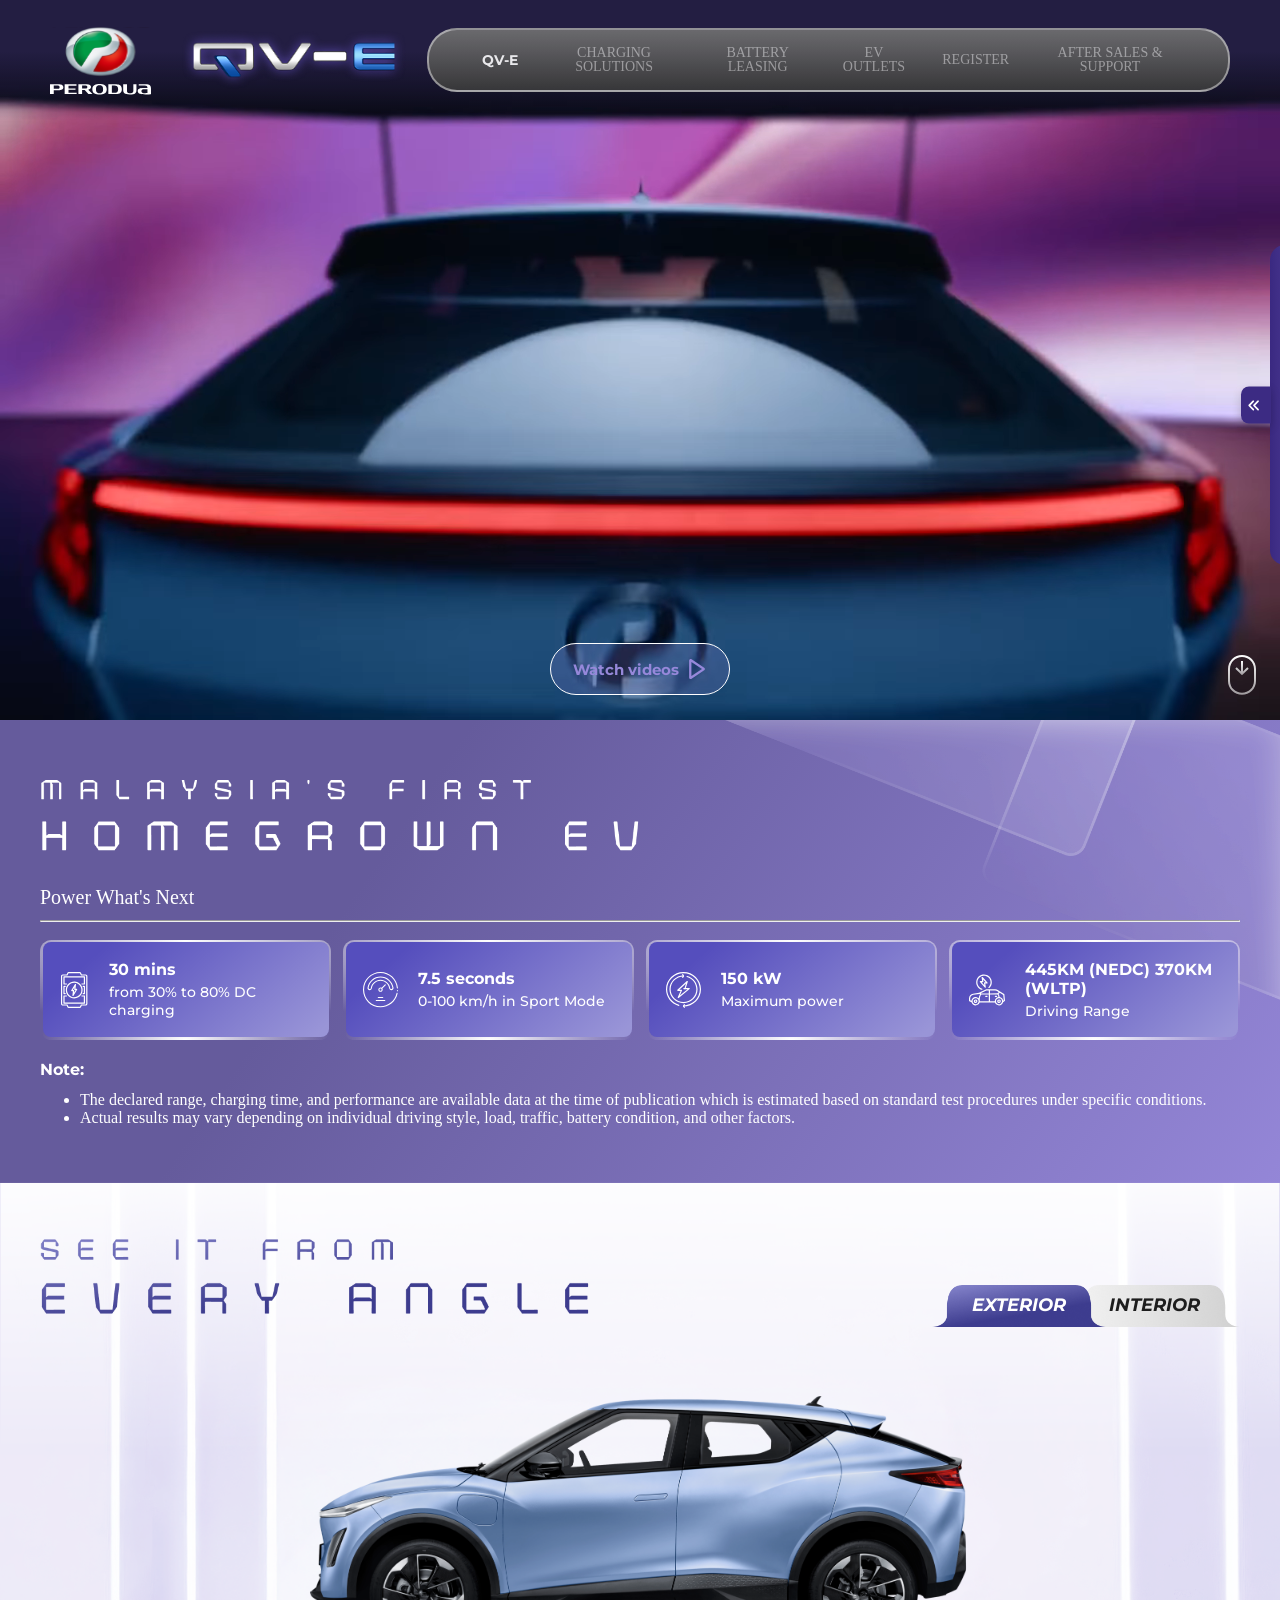
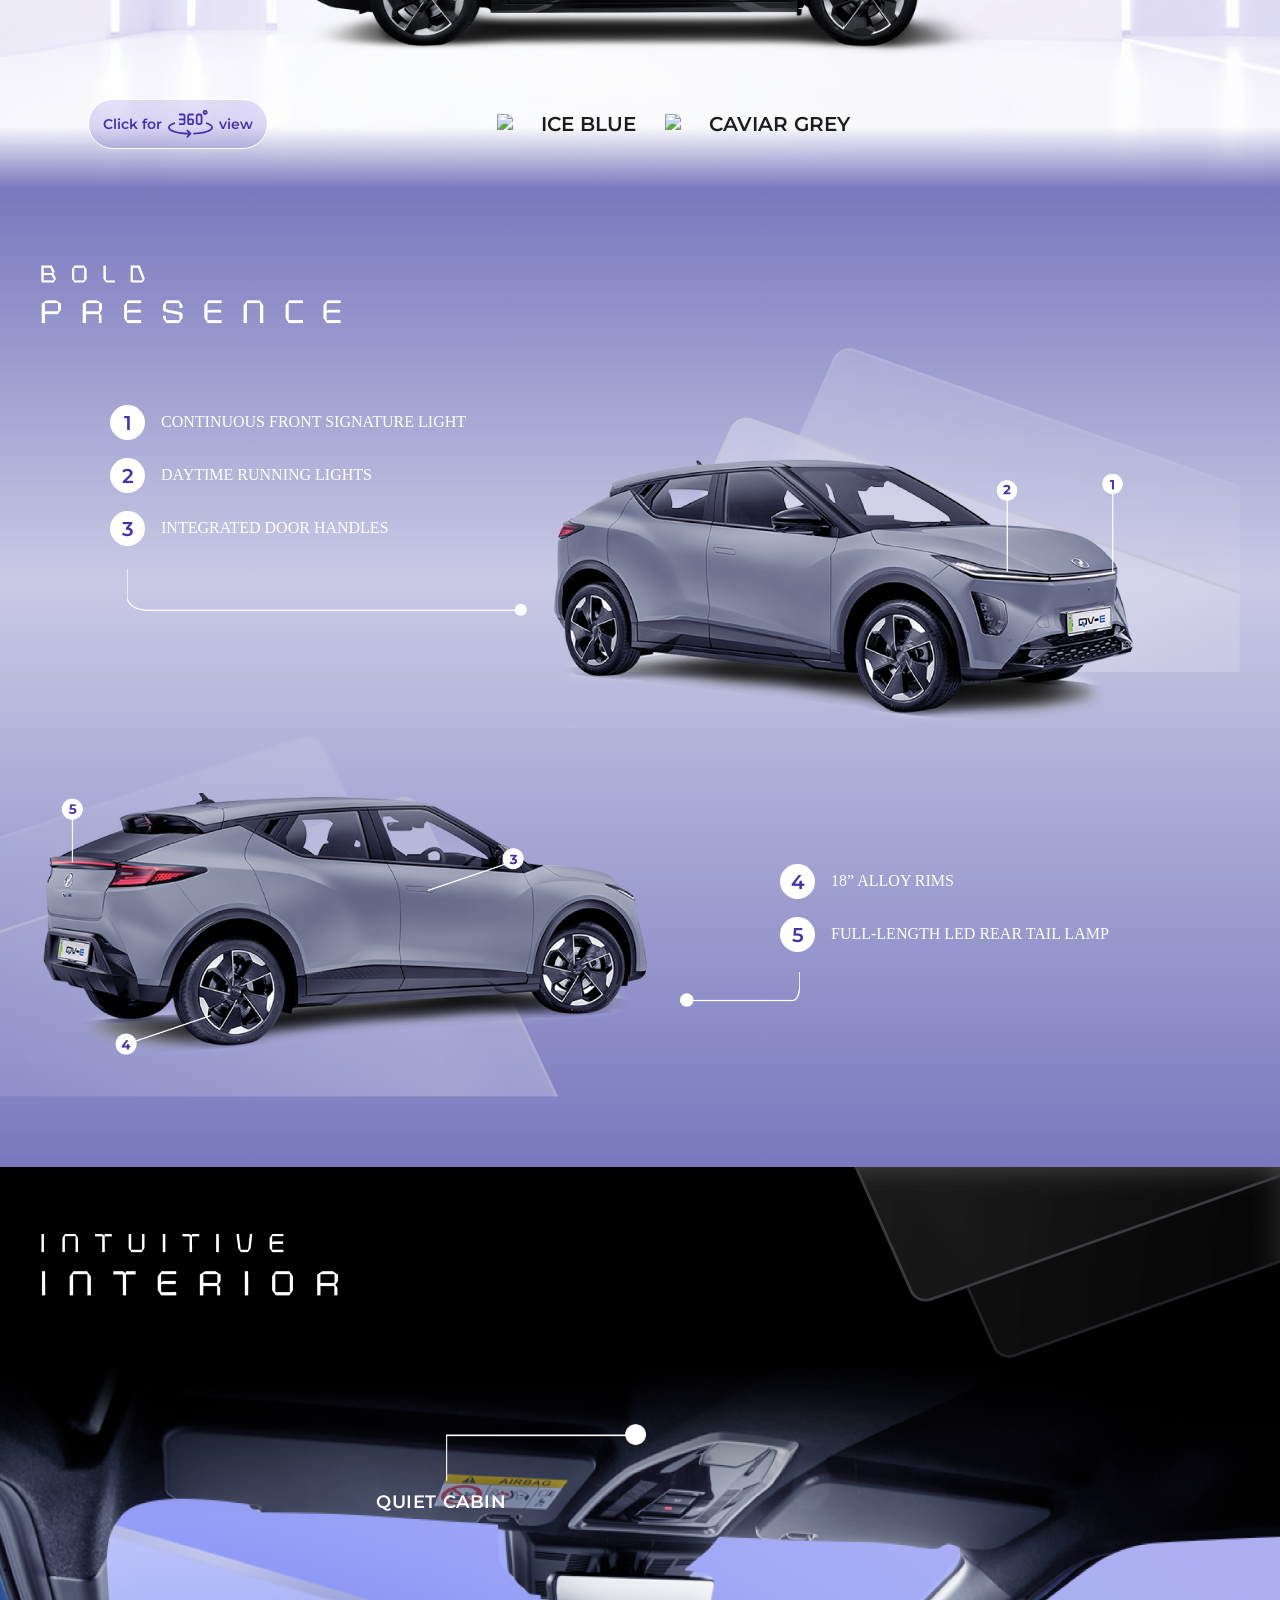
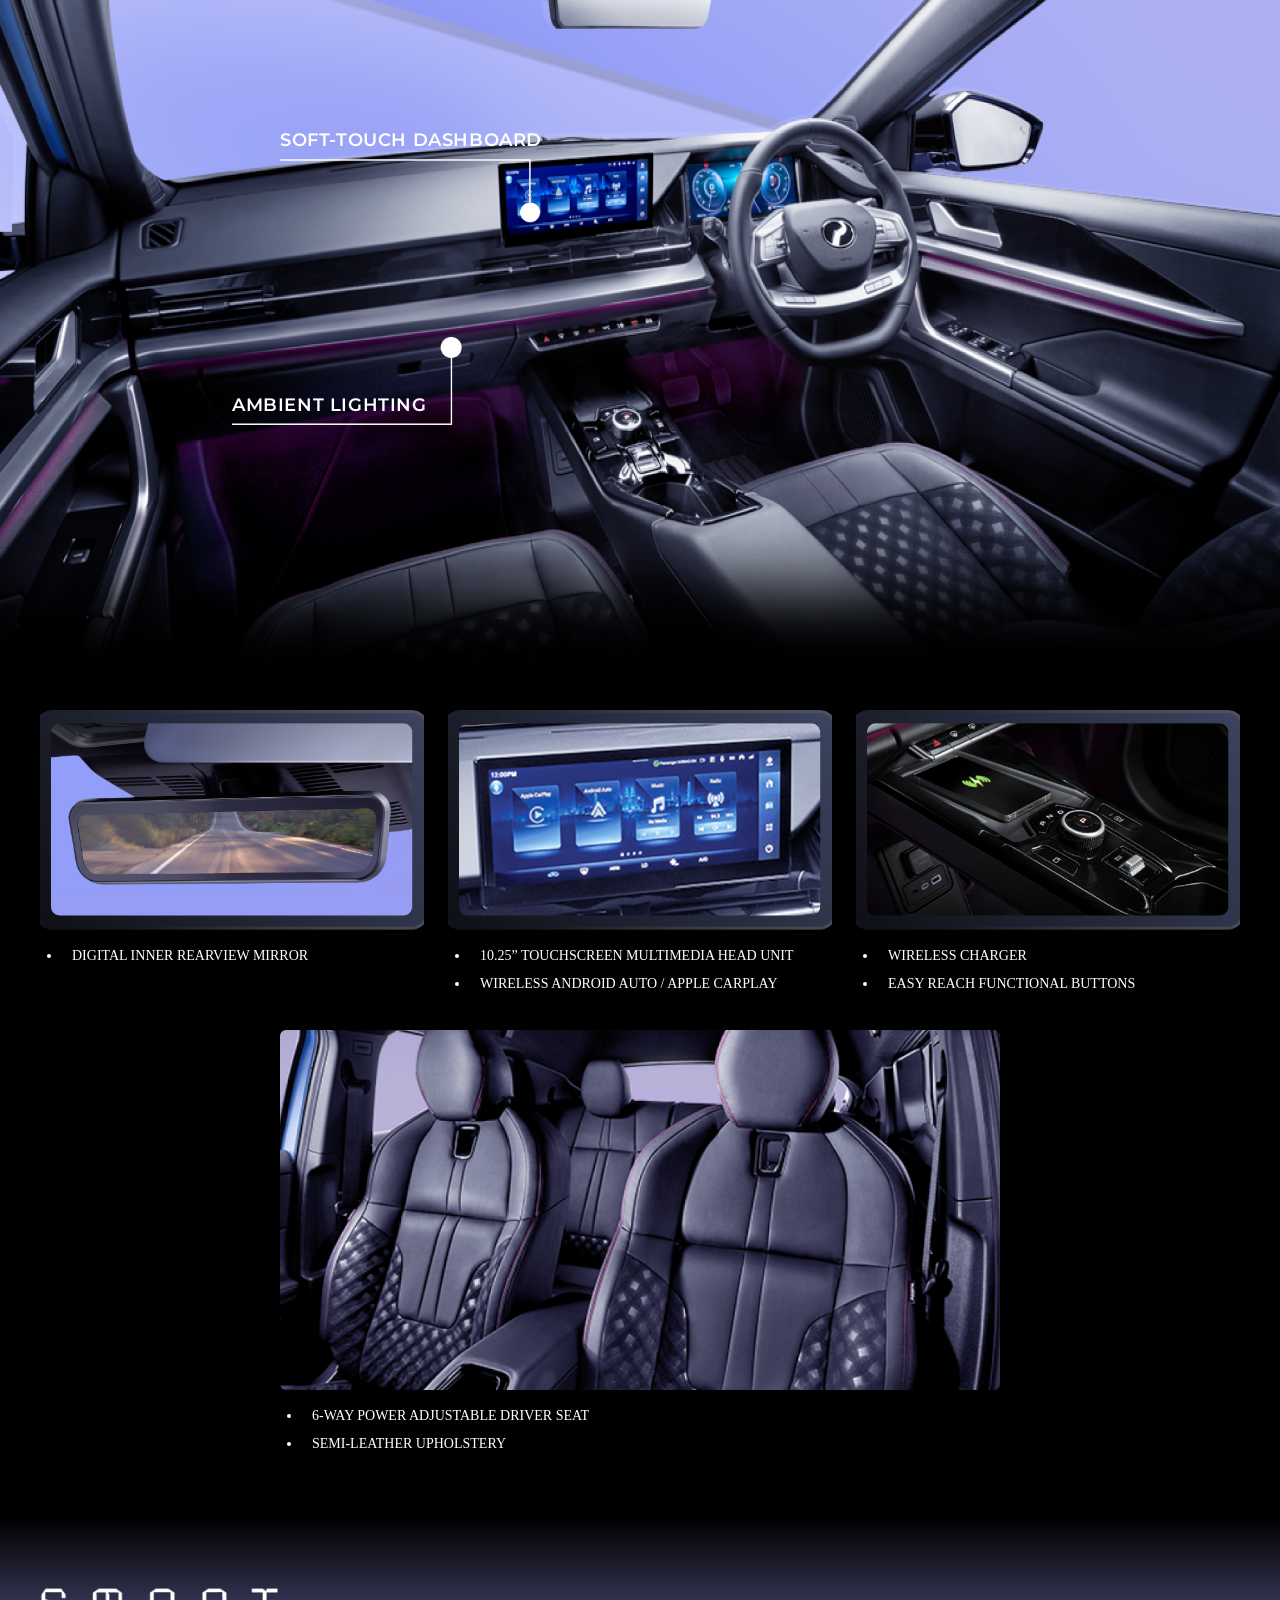
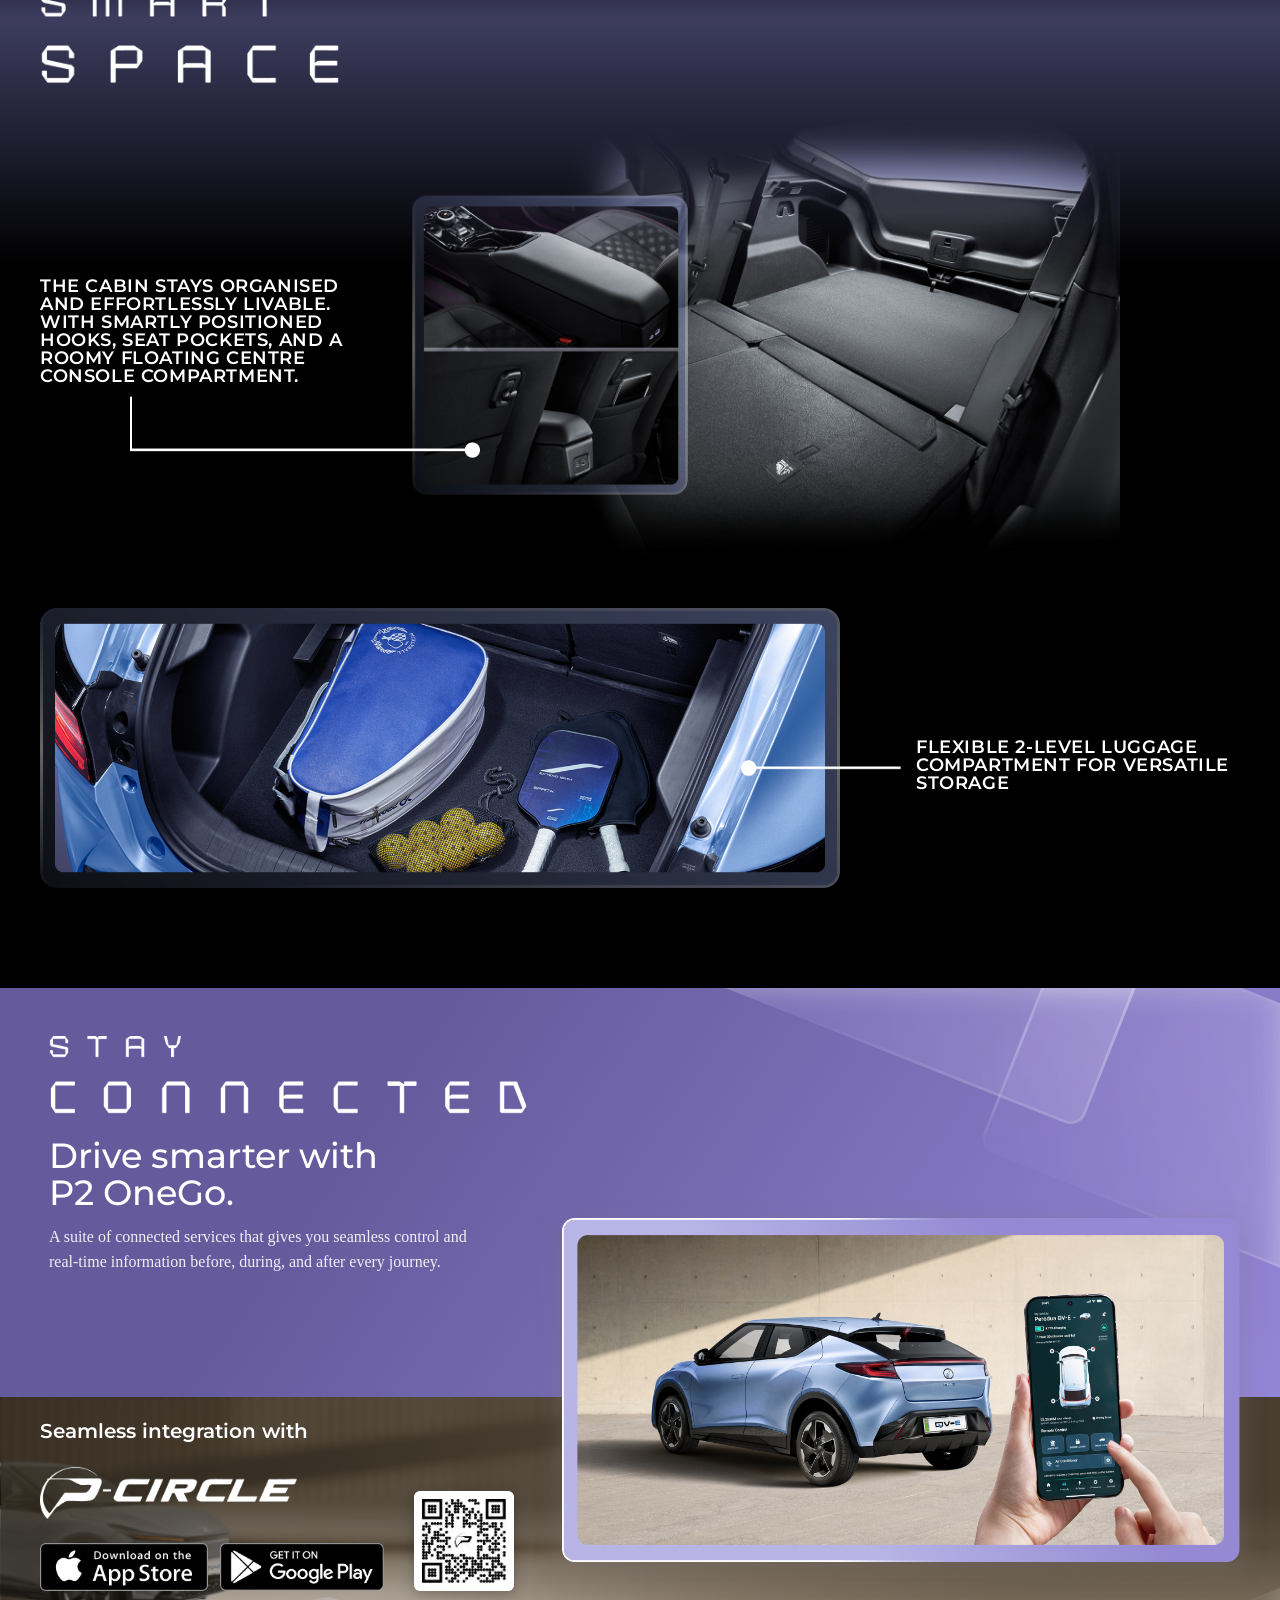
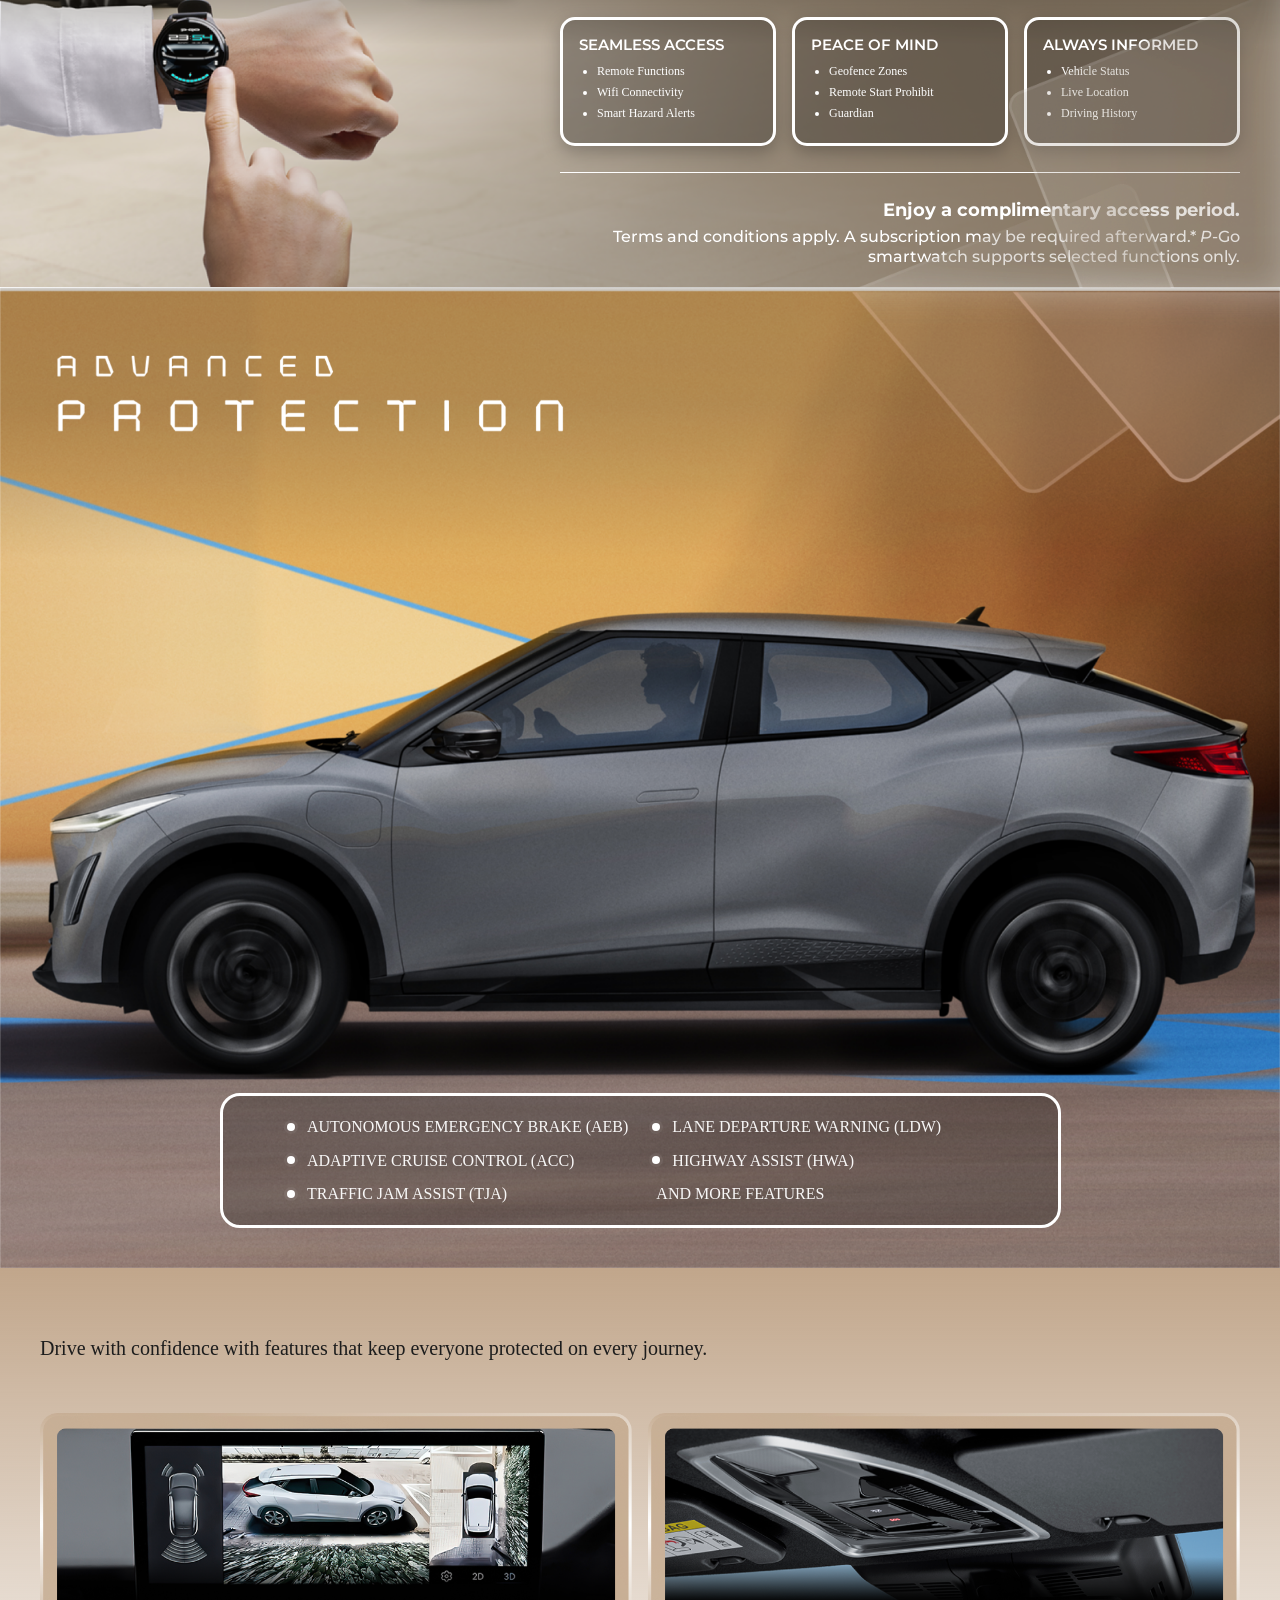
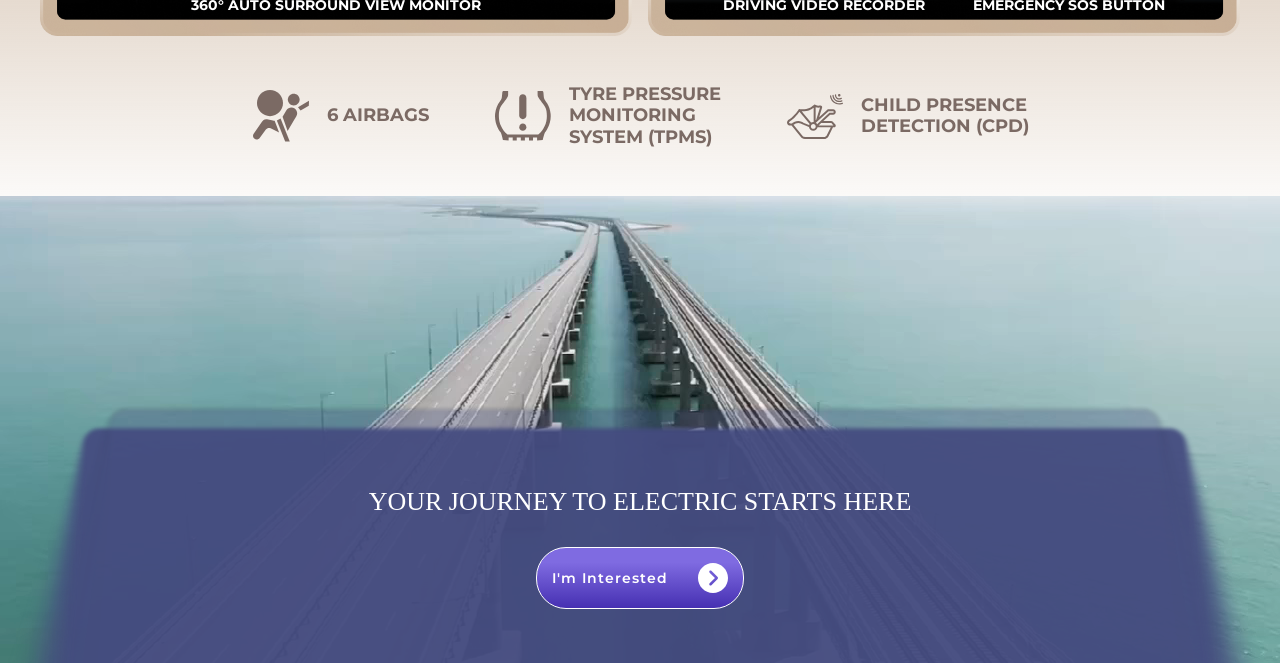
==== commit 9731e958: "Remove footer section from qv-e page" ====
--- a/qv-e.html
+++ b/qv-e.html
@@ -23,7 +23,7 @@
     height="0" width="0" style="display:none;visibility:hidden"></iframe></noscript>
     <!-- End Google Tag Manager (noscript) -->
 
-    <div id="app" data-v-app=""><div class="app"><header data-v-17cffc2f="" class="header header--home" role="banner"><div data-v-17cffc2f="" class="header-inner"><div data-v-17cffc2f="" class="left"><a data-v-17cffc2f="" id="header_logo_website_link" data-gtm-click-id="header_logo_website_link" class="logo-link" href="https://www.perodua.com.my/" target="_blank" aria-label="Home"><img data-v-17cffc2f="" src="/assets/Logo-8GL3RhR6.svg" alt="Logo 1" class="logo"></a><a data-v-17cffc2f="" id="home" data-gtm-click-id="home" class="logo2-link router-link-active router-link-exact-active logo2-link" href="/qv-e.html" aria-current="page"><img data-v-17cffc2f="" src="/assets/image_57-CzZivvHc.png" alt="Logo 2" class="logo logo-2"></a></div><nav data-v-17cffc2f="" class="nav" aria-label="Main navigation"><a data-v-17cffc2f="" id="home" data-gtm-click-id="home" class="nav-item router-link-active router-link-exact-active nav-item" href="/qv-e.html" aria-current="page">QV-E</a><a data-v-17cffc2f="" id="charging-solutions" data-gtm-click-id="charging-solutions" class="nav-item" href="https://wa.me/60149361401?text=Hi%20Nur-Fareena,%20saya%20berminat%20dengan%20Perodua%20QV-E.%20Boleh%20bagi%20info%20lanjut?" target="_blank" rel="noopener">CHARGING SOLUTIONS</a><a data-v-17cffc2f="" id="battery-leasing" data-gtm-click-id="battery-leasing" class="nav-item" href="https://wa.me/60149361401?text=Hi%20Nur-Fareena,%20saya%20berminat%20dengan%20Perodua%20QV-E.%20Boleh%20bagi%20info%20lanjut?" target="_blank" rel="noopener">BATTERY LEASING</a><a data-v-17cffc2f="" id="ev-outlets" data-gtm-click-id="ev-outlets" class="nav-item" href="https://wa.me/60149361401?text=Hi%20Nur-Fareena,%20saya%20berminat%20dengan%20Perodua%20QV-E.%20Boleh%20bagi%20info%20lanjut?" target="_blank" rel="noopener">EV OUTLETS</a><a data-v-17cffc2f="" id="register" data-gtm-click-id="register" class="nav-item" href="https://wa.me/60149361401?text=Hi%20Nur-Fareena,%20saya%20berminat%20dengan%20Perodua%20QV-E.%20Boleh%20bagi%20info%20lanjut?" target="_blank" rel="noopener">REGISTER</a><a data-v-17cffc2f="" id="after-sales" data-gtm-click-id="after-sales" class="nav-item" href="https://wa.me/60149361401?text=Hi%20Nur-Fareena,%20saya%20berminat%20dengan%20Perodua%20QV-E.%20Boleh%20bagi%20info%20lanjut?" target="_blank" rel="noopener">AFTER SALES &amp; SUPPORT</a></nav><div data-v-17cffc2f="" class="mobile-controls" aria-hidden="false"><button data-v-17cffc2f="" class="menu-button" aria-expanded="false" aria-label="Open menu"><span data-v-17cffc2f="" class="icon icon-hamburger" aria-hidden="true"><svg data-v-17cffc2f="" width="24" height="24" viewBox="0 0 24 24" fill="none" xmlns="http://www.w3.org/2000/svg" focusable="false"><rect data-v-17cffc2f="" y="4" width="24" height="2" rx="1" fill="white"></rect><rect data-v-17cffc2f="" y="11" width="24" height="2" rx="1" fill="white"></rect><rect data-v-17cffc2f="" y="18" width="24" height="2" rx="1" fill="white"></rect></svg></span></button></div></div><!----></header><div data-v-341469a7="" class="home-page"><section data-v-693dc79a="" class="hero"><div data-v-693dc79a="" class="video-slider"><video data-v-693dc79a="" src="/assets/qv-e-kv-video-nopurple-_2fjok62.webm" class="active" autoplay="" muted="" loop="" playsinline=""></video><video data-v-693dc79a="" src="/assets/qv-e-kv-video-nopurple-_2fjok62.webm" class="" autoplay="" muted="" loop="" playsinline=""></video><video data-v-693dc79a="" src="/assets/qv-e-kv-video-nopurple-_2fjok62.webm" class="" autoplay="" muted="" loop="" playsinline=""></video></div><div data-v-693dc79a=""><div data-v-693dc79a="" class="play-btn-container"><button data-v-693dc79a="" class="play-btn"><span data-v-693dc79a="">Watch videos</span><img data-v-693dc79a="" src="data:image/svg+xml,%3csvg%20width='15'%20height='19'%20viewBox='0%200%2015%2019'%20fill='none'%20xmlns='http://www.w3.org/2000/svg'%3e%3cpath%20fill-rule='evenodd'%20clip-rule='evenodd'%20d='M12.2787%209.49979L2.19333%202.76981V16.23L12.2787%209.49979ZM14.3163%208.22125C15.2279%208.82959%2015.2279%2010.1702%2014.3163%2010.7786L2.38682%2018.7393C1.36664%2019.4202%200%2018.6879%200%2017.4606V1.53923C0%200.311895%201.36664%20-0.420152%202.38682%200.260698L14.3163%208.22125Z'%20fill='%239688DA'/%3e%3c/svg%3e" alt="" class="icon"></button></div><div data-v-693dc79a="" class="scroll-hint"><img data-v-693dc79a="" class="mouse" src="data:image/svg+xml,%3csvg%20width='30'%20height='43'%20viewBox='0%200%2030%2043'%20fill='none'%20xmlns='http://www.w3.org/2000/svg'%3e%3cpath%20d='M15%2042.8571C18.9782%2042.8571%2022.7936%2041.2768%2025.6066%2038.4637C28.4196%2035.6507%2030%2031.8354%2030%2027.8571V15C30%2011.0218%2028.4196%207.20644%2025.6066%204.3934C22.7936%201.58035%2018.9782%200%2015%200C11.0218%200%207.20644%201.58035%204.3934%204.3934C1.58035%207.20644%200%2011.0218%200%2015V27.8571C0%2031.8354%201.58035%2035.6507%204.3934%2038.4637C7.20644%2041.2768%2011.0218%2042.8571%2015%2042.8571ZM2.14286%2015C2.14286%2011.5901%203.49745%208.31981%205.90863%205.90863C8.31981%203.49745%2011.5901%202.14286%2015%202.14286C18.4099%202.14286%2021.6802%203.49745%2024.0914%205.90863C26.5026%208.31981%2027.8571%2011.5901%2027.8571%2015V27.8571C27.8571%2031.2671%2026.5026%2034.5373%2024.0914%2036.9485C21.6802%2039.3597%2018.4099%2040.7143%2015%2040.7143C11.5901%2040.7143%208.31981%2039.3597%205.90863%2036.9485C3.49745%2034.5373%202.14286%2031.2671%202.14286%2027.8571V15Z'%20fill='url(%23paint0_linear_6265_5937)'/%3e%3cpath%20d='M13.9284%2020.8929H14.0248L14.2391%2021.1179C14.3387%2021.2183%2014.4572%2021.298%2014.5878%2021.3524C14.7183%2021.4068%2014.8584%2021.4348%2014.9998%2021.4348C15.1413%2021.4348%2015.2813%2021.4068%2015.4119%2021.3524C15.5424%2021.298%2015.6609%2021.2183%2015.7605%2021.1179L15.9748%2020.8929H16.0713V20.7965L22.1891%2014.6893L20.6677%2013.1679L16.0713%2017.775V6.42862H13.9284V17.775L9.33197%2013.1679L7.81055%2014.6893L13.9284%2020.7965V20.8929Z'%20fill='url(%23paint1_linear_6265_5937)'/%3e%3cdefs%3e%3clinearGradient%20id='paint0_linear_6265_5937'%20x1='15'%20y1='0'%20x2='15'%20y2='99.3506'%20gradientUnits='userSpaceOnUse'%3e%3cstop%20stop-color='white'/%3e%3cstop%20offset='1'%20stop-color='white'%20stop-opacity='0'/%3e%3c/linearGradient%3e%3clinearGradient%20id='paint1_linear_6265_5937'%20x1='14.9998'%20y1='6.42862'%20x2='14.9998'%20y2='41.2157'%20gradientUnits='userSpaceOnUse'%3e%3cstop%20stop-color='white'/%3e%3cstop%20offset='1'%20stop-color='white'%20stop-opacity='0'/%3e%3c/linearGradient%3e%3c/defs%3e%3c/svg%3e" alt="Scroll"></div></div></section><!----><section data-v-69381c4b="" data-v-341469a7="" id="power" class="power"><div class="container max-w-[1200px] mx-auto px-4 fade-in-content visible" data-v-69381c4b=""><div class="power-header" data-v-69381c4b=""><img class="mobile-only" src="/assets/malaysia_s_first_homegrown_ev_2x-QB94IPR_.webp" alt="" data-v-69381c4b=""><img class="power-img title-img desktop-only" src="/assets/malaysia_s_first_homegrow_d_1_5x-Dr6W2QTZ.webp" alt="power image title" data-v-69381c4b=""><p class="subtitle" data-v-69381c4b="">Power&nbsp;What's&nbsp;Next</p></div><hr data-v-69381c4b=""><div class="power-cards" data-v-69381c4b=""><div class="card" data-v-69381c4b=""><img class="icon" src="/assets/30min_icon-BI77ZxWF.svg" alt="power 1 Icon" data-v-69381c4b=""><div class="card-text" data-v-69381c4b=""><h4 data-v-69381c4b="">30 mins</h4><p data-v-69381c4b="">from 30% to 80% DC charging</p></div></div><div class="card" data-v-69381c4b=""><img class="icon" src="data:image/svg+xml,%3csvg%20width='50'%20height='51'%20viewBox='0%200%2050%2051'%20fill='none'%20xmlns='http://www.w3.org/2000/svg'%3e%3cpath%20d='M48.4364%2026.2163L48.4136%2026.6339C48.3876%2027.0645%2048.7158%2027.4347%2049.1472%2027.4607C49.1633%2027.4615%2049.1784%2027.4622%2049.1945%2027.4622C49.6052%2027.4622%2049.9495%2027.1423%2049.974%2026.7271L49.9985%2026.3003C50.0213%2025.8697%2049.6908%2025.501%2049.2595%2025.4773C48.8387%2025.446%2048.4601%2025.785%2048.4364%2026.2163Z'%20fill='white'/%3e%3cpath%20d='M25.023%2050.0308C36.6711%2050.0308%2046.9404%2041.7837%2049.4414%2030.4212C49.5346%2029.9997%2049.2674%2029.5829%2048.8459%2029.4898C48.4245%2029.3982%2048.0069%2029.6638%2047.9146%2030.0853C45.5702%2040.7363%2035.9429%2048.4674%2025.023%2048.4674C12.0871%2048.4674%201.56346%2037.9438%201.56346%2025.0078C1.56346%2012.0803%2012.0871%201.56356%2025.023%201.56356C37.1833%201.56356%2047.2168%2010.6763%2048.3619%2022.7604C48.4023%2023.1902%2048.778%2023.5116%2049.2139%2023.4643C49.6437%2023.4238%2049.9589%2023.0422%2049.9178%2022.6123C48.6972%209.72131%2037.9941%200%2025.023%200C11.2252%200%200%2011.2183%200%2025.0078C0%2038.8056%2011.2252%2050.0308%2025.023%2050.0308Z'%20fill='white'/%3e%3cpath%20d='M32.3761%2017.6531C32.0722%2017.3493%2031.576%2017.3478%2031.2706%2017.6546L26.5863%2022.3467C26.1247%2022.0746%2025.5936%2021.9076%2025.0199%2021.9076C23.3061%2021.9076%2021.9121%2023.3009%2021.9121%2025.0139C21.9121%2026.7278%2023.3061%2028.1217%2025.0199%2028.1217C26.733%2028.1217%2028.1262%2026.7278%2028.1262%2025.0139C28.1262%2024.4426%2027.9604%2023.9139%2027.6903%2023.4535L32.3777%2018.7585C32.6822%2018.4532%2032.6822%2017.9585%2032.3761%2017.6531ZM25.0198%2026.5583C24.1687%2026.5583%2023.4755%2025.8651%2023.4755%2025.0139C23.4755%2024.1635%2024.1687%2023.4711%2025.0198%2023.4711C25.873%2023.4711%2026.5627%2024.1695%2026.5627%2025.0139C26.5627%2025.8651%2025.8703%2026.5583%2025.0198%2026.5583Z'%20fill='white'/%3e%3cpath%20d='M37.3841%2023.1176C37.6199%2024.6673%2038.92%2025.7918%2040.4744%2025.7918C42.371%2025.7918%2043.8545%2024.1166%2043.5784%2022.2512C42.2271%2013.1307%2034.2503%206.25314%2025.0237%206.25314C15.7926%206.25314%207.81187%2013.1307%206.45988%2022.2512C6.18439%2024.1118%207.6631%2025.7918%209.56385%2025.7918C11.1181%2025.7918%2012.4182%2024.6673%2012.6541%2023.1176C13.577%2017.0683%2018.895%2012.507%2025.0236%2012.507C31.1478%2012.507%2036.4619%2017.0683%2037.3841%2023.1176ZM11.1091%2022.8825C10.99%2023.6619%2010.3404%2024.2284%209.56395%2024.2284C8.63987%2024.2284%207.8676%2023.4186%208.00656%2022.4801C9.24558%2014.1208%2016.5614%207.81661%2025.0237%207.81661C33.4815%207.81661%2040.7935%2014.1208%2042.0317%2022.4801C42.1695%2023.4104%2041.4081%2024.2284%2040.4743%2024.2284C39.6979%2024.2284%2039.0483%2023.6619%2038.9291%2022.8825C37.8917%2016.0759%2031.9134%2010.9435%2025.0236%2010.9435C18.1294%2010.9435%2012.1473%2016.0759%2011.1091%2022.8825Z'%20fill='white'/%3e%3cpath%20d='M28.1968%2036.9337C28.6289%2036.9337%2028.9785%2036.5841%2028.9785%2036.152C28.9785%2035.72%2028.6289%2035.3704%2028.1968%2035.3704H21.8422C21.4102%2035.3704%2021.0605%2035.72%2021.0605%2036.152C21.0605%2036.5841%2021.4102%2036.9337%2021.8422%2036.9337H28.1968Z'%20fill='white'/%3e%3cpath%20d='M18.1104%2040.4256C18.1104%2040.8577%2018.46%2041.2073%2018.892%2041.2073H31.1478C31.5799%2041.2073%2031.9295%2040.8577%2031.9295%2040.4256C31.9295%2039.9936%2031.5799%2039.644%2031.1478%2039.644H18.892C18.46%2039.6439%2018.1104%2039.9935%2018.1104%2040.4256Z'%20fill='white'/%3e%3c/svg%3e" alt="power 1 Icon" data-v-69381c4b=""><div class="card-text" data-v-69381c4b=""><h4 data-v-69381c4b="">7.5 seconds</h4><p data-v-69381c4b="">0-100 km/h in Sport Mode</p></div></div><div class="card" data-v-69381c4b=""><img class="icon" src="data:image/svg+xml,%3csvg%20width='50'%20height='52'%20viewBox='0%200%2050%2052'%20fill='none'%20xmlns='http://www.w3.org/2000/svg'%3e%3cpath%20d='M17.57%2037.7646C17.3913%2037.7646%2017.2124%2037.7084%2017.0613%2037.5955C16.7463%2037.3604%2016.6338%2036.9399%2016.7889%2036.5788L20.7843%2027.2783H16.8563C16.5074%2027.2783%2016.1939%2027.0653%2016.0657%2026.7411C15.9372%2026.4166%2016.0198%2026.0468%2016.274%2025.8081L29.7813%2013.1211C30.063%2012.8565%2030.4885%2012.815%2030.8164%2013.0213C31.1438%2013.2275%2031.2909%2013.6288%2031.1744%2013.9977L28.2844%2023.1277H33.1422C33.5006%2023.1277%2033.82%2023.3523%2033.942%2023.6891C34.0635%2024.0262%2033.9609%2024.4032%2033.6855%2024.6321L18.1135%2037.5684C17.9563%2037.6988%2017.7634%2037.7646%2017.57%2037.7646ZM19.0036%2025.5775H22.075C22.361%2025.5775%2022.6277%2025.7214%2022.7851%2025.9602C22.9423%2026.199%2022.9691%2026.5007%2022.8562%2026.7634L19.7475%2033.9999L30.7877%2024.8283H27.1233C26.8524%2024.8283%2026.5976%2024.6991%2026.4375%2024.4805C26.2771%2024.2616%2026.2309%2023.9797%2026.3126%2023.7211L28.5689%2016.5932L19.0036%2025.5775Z'%20fill='white'/%3e%3cpath%20d='M25%2045.08C13.9279%2045.08%204.91992%2036.072%204.91992%2025C4.91992%2013.928%2013.9279%204.91996%2025%204.91996C25.4697%204.91996%2025.8503%205.30057%2025.8503%205.7702C25.8503%206.23995%2025.4697%206.62056%2025%206.62056C14.8657%206.62056%206.62052%2014.8656%206.62052%2025C6.62052%2035.1343%2014.8657%2043.3793%2025%2043.3793C35.1346%2043.3793%2043.3796%2035.1343%2043.3796%2025C43.3796%2016.7768%2037.8536%209.49536%2029.9413%207.29219C29.489%207.16632%2029.2246%206.69737%2029.3504%206.2449C29.4763%205.79289%2029.9447%205.52687%2030.3977%205.654C39.0426%208.06113%2045.0802%2016.0162%2045.0802%2025C45.0803%2036.0719%2036.0724%2045.08%2025%2045.08Z'%20fill='white'/%3e%3cpath%20d='M24.9998%2049.9998C24.5301%2049.9998%2024.1494%2049.6192%2024.1494%2049.1494C24.1494%2048.6797%2024.53%2048.2991%2024.9998%2048.2991C37.8472%2048.2991%2048.2993%2037.8472%2048.2993%2024.9999C48.2993%2012.1525%2037.8472%201.7006%2024.9998%201.7006C12.1524%201.7006%201.70049%2012.1525%201.70049%2024.9999C1.70049%2035.3274%208.62393%2044.5351%2018.5367%2047.3913C18.9878%2047.5216%2019.2482%2047.9926%2019.1182%2048.444C18.9883%2048.8955%2018.519%2049.1561%2018.0657%2049.0255C7.42889%2045.9608%200%2036.0809%200%2025C0%2011.2148%2011.2148%200%2024.9998%200C38.7847%200%2050%2011.2148%2050%2025C50%2038.7849%2038.7848%2049.9998%2024.9998%2049.9998Z'%20fill='white'/%3e%3cpath%20d='M23.807%208.56957C23.6554%208.56957%2023.5024%208.52938%2023.3638%208.44462C22.9632%208.19944%2022.837%207.67614%2023.0822%207.27549L24.0046%205.76744L23.0799%204.23659C22.837%203.83468%2022.9658%203.31184%2023.3679%203.06908C23.7697%202.82631%2024.2923%202.95553%2024.5353%203.3571L25.7274%205.33052C25.8919%205.60253%2025.8909%205.94307%2025.7251%206.21404L24.533%208.16316C24.3726%208.42504%2024.0933%208.56957%2023.807%208.56957Z'%20fill='white'/%3e%3cpath%20d='M26.4461%2051.823C26.1953%2051.823%2025.9473%2051.7127%2025.7792%2051.5012L24.3334%2049.6779C24.0952%2049.3773%2024.0876%2048.9549%2024.3145%2048.6459L25.6989%2046.7622C25.9769%2046.3832%2026.5083%2046.3023%2026.8876%2046.5806C27.2659%2046.859%2027.3473%2047.391%2027.0693%2047.7693L26.0691%2049.1297L27.1118%2050.4441C27.4035%2050.8121%2027.3417%2051.347%2026.9739%2051.6389C26.8175%2051.7629%2026.6311%2051.823%2026.4461%2051.823Z'%20fill='white'/%3e%3cpath%20d='M27.124%2024.8283H25.4918C25.0223%2024.8283%2024.6416%2024.4477%2024.6416%2023.9779C24.6416%2023.5083%2025.0222%2023.1276%2025.4918%2023.1276H27.124C27.5938%2023.1276%2027.9744%2023.5082%2027.9744%2023.9779C27.9744%2024.4476%2027.5938%2024.8283%2027.124%2024.8283Z'%20fill='white'/%3e%3c/svg%3e" alt="power 1 Icon" data-v-69381c4b=""><div class="card-text" data-v-69381c4b=""><h4 data-v-69381c4b="">150 kW</h4><p data-v-69381c4b="">Maximum power</p></div></div><div class="card" data-v-69381c4b=""><img class="icon" src="/assets/km-h-icon-BinZwMUz.svg" alt="power 1 Icon" data-v-69381c4b=""><div class="card-text" data-v-69381c4b=""><h4 data-v-69381c4b="">445KM (NEDC) 370KM (WLTP)</h4><p data-v-69381c4b="">Driving Range</p></div></div></div><label class="text-white" data-v-69381c4b=""><b data-v-69381c4b="">Note:</b></label><ul class="notes text-white" data-v-69381c4b=""><li data-v-69381c4b=""> The declared range, charging time, and performance are available data at the time of publication which is estimated based on standard test procedures under specific conditions. </li><li data-v-69381c4b=""> Actual results may vary depending on individual driving style, load, traffic, battery condition, and other factors. </li></ul></div></section><section data-v-7572cdd2="" data-v-341469a7="" class="viewer"><div data-v-7572cdd2="" class="container max-w-[1200px] mx-auto px-4 fade-in-content visible"><img data-v-7572cdd2="" class="viewer-title" src="/assets/see_it_title_1_5x-CMueOAvp.webp" alt=""><div data-v-7572cdd2="" class="view-tabs" role="tablist" aria-label="View switch"><button data-v-7572cdd2="" class="view-tab active" role="tab" aria-selected="true" style="background: url(&quot;/assets/purple_on_cta_2x-Db6vRKqV.webp&quot;) center center / contain no-repeat;"> Exterior </button><button data-v-7572cdd2="" class="view-tab" role="tab" aria-selected="false" style="background: url(&quot;/assets/gray_off_cta_2x-BtLmhMpP.webp&quot;) center center / contain no-repeat;"> Interior </button></div><div data-v-7572cdd2="" class="viewer-body"><div data-v-7572cdd2="" class="viewer-frame"><img data-v-7572cdd2="" class="center-image layer active" src="/assets/car_colour_ice_blue_1_5x-Byb2kUFS.webp" alt="product static"><img data-v-7572cdd2="" class="center-image layer" src="/assets/car_colour_ice_blue_1_5x-Byb2kUFS.webp" alt="product static"></div><div data-v-7572cdd2="" class="viewer-controls"><button data-v-7572cdd2="" class="switch-btn"><span data-v-7572cdd2="" class="switch-content" aria-hidden="false"><span data-v-7572cdd2="" class="switch-text">Click for</span><img data-v-7572cdd2="" src="/assets/360_icon-vTk8KkDn.svg" alt=""><span data-v-7572cdd2="" class="switch-text">view</span></span></button><div data-v-7572cdd2="" class="color-selector"><div data-v-7572cdd2="" class="color-option"><button data-v-7572cdd2="" class="swatch active" aria-label="Ice Blue" title="Ice Blue"><img data-v-7572cdd2="" src="/assets/blue-button-DIydxyzD.svg"></button><label data-v-7572cdd2="">Ice Blue</label></div><div data-v-7572cdd2="" class="color-option"><button data-v-7572cdd2="" class="swatch" aria-label="Caviar Grey" title="Caviar Grey"><img data-v-7572cdd2="" src="/assets/green-button-CUEeakQg.svg"></button><label data-v-7572cdd2="">Caviar Grey</label></div></div></div></div></div></section><section data-v-d1f701dc="" data-v-341469a7="" class="section03-bold-presence"><div data-v-d1f701dc="" class="container max-w-[1200px] mx-auto px-4 py-20 relative fade-in-content visible"><img data-v-d1f701dc="" class="mobile-only" src="[data-uri]" alt="Bold presence title"><img data-v-d1f701dc="" src="/assets/bold_presence_title_1_5x-Dajj1Aes.webp" alt="Bold presence title" class="title-img desktop-only"><div data-v-d1f701dc="" class="desktop-only rows space-y-16 mt-8"><div data-v-d1f701dc="" class="row first-row flex items-center justify-between relative"><div data-v-d1f701dc="" class="text-block w-2/5 pr-6 left-text"><ol data-v-d1f701dc="" class="steps right-connectors"><li data-v-d1f701dc="" class="step-item"><span data-v-d1f701dc="" class="num-circle"><span data-v-d1f701dc="" class="num">1</span></span><p data-v-d1f701dc="" class="step-text">CONTINUOUS FRONT SIGNATURE LIGHT</p></li><li data-v-d1f701dc="" class="step-item"><span data-v-d1f701dc="" class="num-circle"><span data-v-d1f701dc="" class="num">2</span></span><p data-v-d1f701dc="" class="step-text">DAYTIME RUNNING LIGHTS</p></li><li data-v-d1f701dc="" class="step-item"><span data-v-d1f701dc="" class="num-circle"><span data-v-d1f701dc="" class="num">3</span></span><p data-v-d1f701dc="" class="step-text">INTEGRATED DOOR HANDLES</p></li></ol><img data-v-d1f701dc="" src="[data-uri]" alt="Connector" class="connector-image connector-right"></div><div data-v-d1f701dc="" class="image-block w-3/5 pl-6 flex justify-end"><img data-v-d1f701dc="" src="/assets/combine_car_01_img_1_5x-Cbgp-qJ3.webp" alt="Car combine 1" class="car-image"></div></div><div data-v-d1f701dc="" class="row second-row flex items-center justify-between relative fade-in-content"><div data-v-d1f701dc="" class="image-block w-3/5 pr-6 flex justify-start"><img data-v-d1f701dc="" src="/assets/combine_car_02_img_1_5x-DM3zo_WI.webp" alt="Car combine 2" class="car-image car-image-2"></div><div data-v-d1f701dc="" class="text-block w-2/5 pl-6 right-text"><ol data-v-d1f701dc="" class="steps left-connectors"><li data-v-d1f701dc="" class="step-item"><span data-v-d1f701dc="" class="num-circle"><span data-v-d1f701dc="" class="num">4</span></span><p data-v-d1f701dc="" class="step-text">18” ALLOY RIMS</p></li><li data-v-d1f701dc="" class="step-item"><span data-v-d1f701dc="" class="num-circle"><span data-v-d1f701dc="" class="num">5</span></span><p data-v-d1f701dc="" class="step-text">FULL-LENGTH LED REAR TAIL LAMP</p></li></ol><img data-v-d1f701dc="" src="[data-uri]" alt="Connector" class="connector-image connector-left"></div></div></div><div data-v-d1f701dc="" class="mobile-only rows space-y-16 mt-8"><div data-v-d1f701dc="" class="row first-row flex items-start justify-between relative"><div data-v-d1f701dc="" class="text-block w-full pr-0 left-text"><div data-v-d1f701dc="" class="image-block mb-4"><img data-v-d1f701dc="" src="/assets/car_01_2x-BMtWD3yZ.webp" alt="Car combine 1" class="car-image"></div><ol data-v-d1f701dc="" class="steps right-connectors"><li data-v-d1f701dc="" class="step-item"><img data-v-d1f701dc="" src="data:image/svg+xml,%3csvg%20width='32'%20height='32'%20viewBox='0%200%2032%2032'%20fill='none'%20xmlns='http://www.w3.org/2000/svg'%3e%3crect%20width='32'%20height='32'%20rx='16'%20fill='white'/%3e%3cpath%20d='M12.9792%2010.8H17.8112V22H15.2192V12.88H12.9792V10.8Z'%20fill='%234630B2'/%3e%3c/svg%3e" alt="" class="icon-img"><p data-v-d1f701dc="" class="step-text">CONTINUOUS FRONT SIGNATURE LIGHT</p></li><li data-v-d1f701dc="" class="step-item"><img data-v-d1f701dc="" src="data:image/svg+xml,%3csvg%20width='32'%20height='32'%20viewBox='0%200%2032%2032'%20fill='none'%20xmlns='http://www.w3.org/2000/svg'%3e%3crect%20width='32'%20height='32'%20rx='16'%20fill='white'/%3e%3cpath%20d='M11.8092%2022V20.32L16.1292%2016.24C16.4706%2015.9307%2016.7212%2015.6533%2016.8812%2015.408C17.0412%2015.1627%2017.1479%2014.9387%2017.2012%2014.736C17.2652%2014.5333%2017.2972%2014.3467%2017.2972%2014.176C17.2972%2013.728%2017.1426%2013.3867%2016.8332%2013.152C16.5346%2012.9067%2016.0919%2012.784%2015.5052%2012.784C15.0359%2012.784%2014.5986%2012.8747%2014.1932%2013.056C13.7986%2013.2373%2013.4626%2013.52%2013.1852%2013.904L11.2972%2012.688C11.7239%2012.048%2012.3212%2011.5413%2013.0892%2011.168C13.8572%2010.7947%2014.7426%2010.608%2015.7452%2010.608C16.5772%2010.608%2017.3026%2010.7467%2017.9212%2011.024C18.5506%2011.2907%2019.0359%2011.6693%2019.3772%2012.16C19.7292%2012.6507%2019.9052%2013.2373%2019.9052%2013.92C19.9052%2014.2827%2019.8572%2014.6453%2019.7612%2015.008C19.6759%2015.36%2019.4946%2015.7333%2019.2172%2016.128C18.9506%2016.5227%2018.5559%2016.9653%2018.0332%2017.456L14.4492%2020.832L13.9532%2019.888H20.2732V22H11.8092Z'%20fill='%234630B2'/%3e%3c/svg%3e" alt="" class="icon-img"><p data-v-d1f701dc="" class="step-text">DAYTIME RUNNING LIGHTS</p></li><li data-v-d1f701dc="" class="step-item"><img data-v-d1f701dc="" src="data:image/svg+xml,%3csvg%20width='32'%20height='32'%20viewBox='0%200%2032%2032'%20fill='none'%20xmlns='http://www.w3.org/2000/svg'%3e%3crect%20width='32'%20height='32'%20rx='16'%20fill='white'/%3e%3cpath%20d='M15.5216%2022.192C14.743%2022.192%2013.9696%2022.0907%2013.2016%2021.888C12.4336%2021.6747%2011.783%2021.376%2011.2496%2020.992L12.2576%2019.008C12.6843%2019.3173%2013.1803%2019.5627%2013.7456%2019.744C14.311%2019.9253%2014.8816%2020.016%2015.4576%2020.016C16.1083%2020.016%2016.6203%2019.888%2016.9936%2019.632C17.367%2019.376%2017.5536%2019.024%2017.5536%2018.576C17.5536%2018.1493%2017.3883%2017.8133%2017.0576%2017.568C16.727%2017.3227%2016.1936%2017.2%2015.4576%2017.2H14.2736V15.488L17.3936%2011.952L17.6816%2012.88H11.8096V10.8H19.6496V12.48L16.5456%2016.016L15.2336%2015.264H15.9856C17.3616%2015.264%2018.4016%2015.5733%2019.1056%2016.192C19.8096%2016.8107%2020.1616%2017.6053%2020.1616%2018.576C20.1616%2019.2053%2019.9963%2019.7973%2019.6656%2020.352C19.335%2020.896%2018.8283%2021.3387%2018.1456%2021.68C17.463%2022.0213%2016.5883%2022.192%2015.5216%2022.192Z'%20fill='%234630B2'/%3e%3c/svg%3e" alt="" class="icon-img"><p data-v-d1f701dc="" class="step-text">INTEGRATED DOOR HANDLES</p></li><li data-v-d1f701dc="" class="step-item"><img data-v-d1f701dc="" src="/assets/car_02_2x-B6xYqURE.webp" alt="" class="full-image-item"></li><li data-v-d1f701dc="" class="step-item"><img data-v-d1f701dc="" src="data:image/svg+xml,%3csvg%20width='32'%20height='32'%20viewBox='0%200%2032%2032'%20fill='none'%20xmlns='http://www.w3.org/2000/svg'%3e%3crect%20width='32'%20height='32'%20rx='16'%20fill='white'/%3e%3cpath%20d='M10.9804%2019.648V17.904L16.2604%2010.8H18.9804L13.8124%2017.904L12.5484%2017.536H21.3644V19.648H10.9804ZM17.0124%2022V19.648L17.0924%2017.536V15.44H19.5404V22H17.0124Z'%20fill='%234630B2'/%3e%3c/svg%3e" alt="" class="icon-img"><p data-v-d1f701dc="" class="step-text">18” ALLOY RIMS</p></li><li data-v-d1f701dc="" class="step-item"><img data-v-d1f701dc="" src="data:image/svg+xml,%3csvg%20width='32'%20height='32'%20viewBox='0%200%2032%2032'%20fill='none'%20xmlns='http://www.w3.org/2000/svg'%3e%3crect%20width='32'%20height='32'%20rx='16'%20fill='white'/%3e%3cpath%20d='M15.6742%2022.192C14.8955%2022.192%2014.1222%2022.0907%2013.3542%2021.888C12.5969%2021.6747%2011.9462%2021.376%2011.4022%2020.992L12.4262%2019.008C12.8529%2019.3173%2013.3435%2019.5627%2013.8982%2019.744C14.4635%2019.9253%2015.0342%2020.016%2015.6102%2020.016C16.2609%2020.016%2016.7729%2019.888%2017.1462%2019.632C17.5195%2019.376%2017.7062%2019.0187%2017.7062%2018.56C17.7062%2018.272%2017.6315%2018.016%2017.4822%2017.792C17.3329%2017.568%2017.0662%2017.3973%2016.6822%2017.28C16.3089%2017.1627%2015.7809%2017.104%2015.0982%2017.104H12.2342L12.8102%2010.8H19.6422V12.88H13.7382L15.0822%2011.696L14.6822%2016.192L13.3382%2015.008H15.7062C16.8155%2015.008%2017.7062%2015.1627%2018.3782%2015.472C19.0609%2015.7707%2019.5569%2016.1813%2019.8662%2016.704C20.1755%2017.2267%2020.3302%2017.8187%2020.3302%2018.48C20.3302%2019.1413%2020.1649%2019.7547%2019.8342%2020.32C19.5035%2020.8747%2018.9915%2021.328%2018.2982%2021.68C17.6155%2022.0213%2016.7409%2022.192%2015.6742%2022.192Z'%20fill='%234630B2'/%3e%3c/svg%3e" alt="" class="icon-img"><p data-v-d1f701dc="" class="step-text">FULL-LENGTH LED REAR TAIL LAMP</p></li></ol></div></div><div data-v-d1f701dc="" class="row second-row flex items-center justify-between relative"><div data-v-d1f701dc="" class="text-block w-full pl-0 right-text"></div></div></div></div></section><section data-v-448a9c4f="" data-v-341469a7="" class="section04-intuitive-inventor desktop-only"><div class="container max-w-[1200px] mx-auto px-4 py-20 fade-in-content" data-v-448a9c4f=""><img src="/assets/intuitive_title_d_1_5x-D15EwKPc.webp" alt="Intuitive Inventor title" class="title-img" data-v-448a9c4f=""><div class="floating-features" aria-hidden="true" data-v-448a9c4f=""><div class="feature feature-1" data-v-448a9c4f=""><img src="[data-uri]" alt="" class="feature-line" data-v-448a9c4f=""><span class="feature-text" data-v-448a9c4f="">QUIET CABIN</span></div><div class="feature feature-2" data-v-448a9c4f=""><span class="feature-text" data-v-448a9c4f="">SOFT-TOUCH DASHBOARD</span><img src="[data-uri]" alt="" class="feature-line" data-v-448a9c4f=""></div><div class="feature feature-3" data-v-448a9c4f=""><span class="feature-text" data-v-448a9c4f="">AMBIENT LIGHTING</span><img src="[data-uri]" alt="" class="feature-line" data-v-448a9c4f=""></div></div><div class="lower-rows fade-in-content" data-v-448a9c4f=""><div class="photos-row three-up" data-v-448a9c4f=""><div class="photo-card" data-v-448a9c4f=""><img src="/assets/intuitive_img_02_d_1_5x-Dy-fDJe8.webp" alt="Photo 1" class="photo" data-v-448a9c4f=""><ul class="labels" data-v-448a9c4f=""><li data-v-448a9c4f="">DIGITAL INNER REARVIEW MIRROR</li></ul></div><div class="photo-card" data-v-448a9c4f=""><img src="/assets/intuitive_img_03_d_1_5x-BY9MnI4m.webp" alt="Photo 2" class="photo" data-v-448a9c4f=""><ul class="labels" data-v-448a9c4f=""><li data-v-448a9c4f="">10.25” TOUCHSCREEN MULTIMEDIA HEAD UNIT</li><li data-v-448a9c4f="">WIRELESS ANDROID AUTO / APPLE CARPLAY</li></ul></div><div class="photo-card" data-v-448a9c4f=""><img src="/assets/intuitive_img_04_d_1_5x-CBNtMN3H.webp" alt="Photo 3" class="photo" data-v-448a9c4f=""><ul class="labels" data-v-448a9c4f=""><li data-v-448a9c4f="">WIRELESS CHARGER</li><li data-v-448a9c4f="">EASY REACH FUNCTIONAL BUTTONS</li></ul></div></div><div class="photos-row single-centered" data-v-448a9c4f=""><div class="photo-card large" data-v-448a9c4f=""><img src="/assets/mask_group_1_5x-Zw_DEQkm.webp" alt="Large Photo" class="photo" data-v-448a9c4f=""><ul class="labels" data-v-448a9c4f=""><li data-v-448a9c4f="">6-WAY POWER ADJUSTABLE DRIVER SEAT</li><li data-v-448a9c4f="">SEMI-LEATHER UPHOLSTERY</li></ul></div></div></div></div></section><section data-v-f65a21e4="" data-v-341469a7="" class="section04-intuitive-inventor mobile-only"><div data-v-f65a21e4="" class="container max-w-[1200px] mx-auto px-4 py-20 fade-in-content visible"><img src="[data-uri]" alt="Intuitive Inventor title" data-v-f65a21e4=""><img src="/assets/intuitive_title_d_1_5x-D15EwKPc.webp" alt="Intuitive Inventor title" class="title-img" data-v-f65a21e4=""><div class="intuitive-banner" data-v-f65a21e4=""><img src="/assets/intuitive_interior_m_1_5x-DKljisbz.webp" alt="" data-v-f65a21e4=""></div><div class="floating-features" aria-hidden="true" data-v-f65a21e4=""><div class="feature feature-1" data-v-f65a21e4=""><img src="[data-uri]" alt="" class="feature-line" data-v-f65a21e4=""><span class="feature-text" data-v-f65a21e4="">QUIET CABIN</span></div><div class="feature feature-2" data-v-f65a21e4=""><span class="feature-text" data-v-f65a21e4="">SOFT-TOUCH DASHBOARD</span><img src="[data-uri]" alt="" class="feature-line" data-v-f65a21e4=""></div><div class="feature feature-3" data-v-f65a21e4=""><span class="feature-text" data-v-f65a21e4="">AMBIENT LIGHTING</span><img src="[data-uri]" alt="" class="feature-line" data-v-f65a21e4=""></div></div><div data-v-f65a21e4="" class="lower-rows fade-in-content visible"><div data-v-f65a21e4="" class="photos-row three-up"><div data-v-f65a21e4="" class="photo-card"><img data-v-f65a21e4="" src="/assets/intuitive_img_02_d_1_5x-Dy-fDJe8.webp" class="photo"><ul data-v-f65a21e4="" class="labbels"><li data-v-f65a21e4="">DIGITAL INNER REARVIEW MIRROR</li><!----></ul></div><div data-v-f65a21e4="" class="photo-card"><img data-v-f65a21e4="" src="/assets/intuitive_img_03_d_1_5x-BY9MnI4m.webp" class="photo"><ul data-v-f65a21e4="" class="labbels"><li data-v-f65a21e4="">10.25” TOUCHSCREEN MULTIMEDIA HEAD UNIT</li><li data-v-f65a21e4="">WIRELESS ANDROID AUTO / APPLE CARPLAY</li></ul></div><div data-v-f65a21e4="" class="photo-card"><img data-v-f65a21e4="" src="/assets/intuitive_img_04_d_1_5x-CBNtMN3H.webp" class="photo"><ul data-v-f65a21e4="" class="labbels"><li data-v-f65a21e4="">WIRELESS CHARGER</li><li data-v-f65a21e4="">EASY REACH FUNCTIONAL BUTTONS</li></ul></div><div data-v-f65a21e4="" class="photo-card"><img data-v-f65a21e4="" src="/assets/intuituve_img_05_d_2x-BwOuacji.png" class="photo"><ul data-v-f65a21e4="" class="labbels"><li data-v-f65a21e4="">6-WAY POWER ADJUSTABLE DRIVER SEAT</li><li data-v-f65a21e4="">SEMI-LEATHER UPHOLSTERY</li></ul></div></div></div></div></section><section data-v-eac53c60="" data-v-341469a7="" class="section05-smart-space desktop-only"><div class="container max-w-[1200px] mx-auto px-4 py-20 fade-in-content" data-v-eac53c60=""><img src="[data-uri]" alt="Intuitive Inventor title" class="title-img" data-v-eac53c60=""><img src="/assets/smart_space_img_02_d_1_5x-CSzffVtn.webp" alt="Smart space secondary" class="bottom-left-image" data-v-eac53c60=""><div class="floating-features" aria-hidden="true" data-v-eac53c60=""><div class="feature feature-1" data-v-eac53c60=""><span class="feature-text" data-v-eac53c60="">THE CABIN STAYS ORGANISED AND EFFORTLESSLY LIVABLE. WITH SMARTLY POSITIONED HOOKS, SEAT POCKETS, AND A ROOMY FLOATING CENTRE CONSOLE COMPARTMENT.</span><img src="[data-uri]" alt="" class="feature-line" data-v-eac53c60=""></div><div class="feature feature-2 fade-in-content" data-v-eac53c60=""><span class="feature-text" data-v-eac53c60="">FLEXIBLE 2-LEVEL LUGGAGE COMPARTMENT FOR VERSATILE STORAGE</span><img src="[data-uri]" alt="" class="feature-line" data-v-eac53c60=""></div></div></div></section><section data-v-7cfa5ac2="" data-v-341469a7="" class="section05-smart-space mobile-only"><div class="custom-container fade-in-content visible" data-v-7cfa5ac2=""><img src="[data-uri]" alt="Intuitive Inventor title" class="title-img" data-v-7cfa5ac2=""><p data-v-7cfa5ac2=""> THE CABIN STAYS ORGANISED AND EFFORTLESSLY LIVABLE. WITH SMARTLY POSITIONED HOOKS, SEAT POCKETS, AND A ROOMY FLOATING CENTRE CONSOLE COMPARTMENT. </p><div class="smartspace-image-container" data-v-7cfa5ac2=""><img src="/assets/smartspace_img_2x-BtncFjmw.webp" alt="" data-v-7cfa5ac2=""></div><div class="luggage-smartspace-image-container" data-v-7cfa5ac2=""><img src="/assets/smart_space_luggage-BjRU8Raz.png" alt="" data-v-7cfa5ac2=""><p data-v-7cfa5ac2="">FLEXIBLE 2-LEVEL LUGGAGE COMPARTMENT FOR VERSATILE STORAGE</p></div></div></section><section data-v-c378ce25="" data-v-341469a7="" id="build-smart-section" class="build-smart-section py-20 bg-cover bg-center"><div data-v-c378ce25="" class="container max-w-[1200px] mx-auto px-4 fade-in-content"><img data-v-c378ce25="" class="build-smart-title-img" src="/assets/build_smart_title_d_1_5x-Q_D4Yxfh.webp" alt="Build Smart"></div></section><section data-v-bdea07e1="" data-v-341469a7="" id="build-smart-section" class="build-smart-section py-20 bg-cover bg-center mobile-only"><div data-v-bdea07e1="" class="container max-w-[1200px] mx-auto px-4 flex fade-in-content visible"><img data-v-bdea07e1="" class="build-smart-title-img" src="/assets/build_smart_title_d_1_5x-Q_D4Yxfh.webp" alt="Build Smart"><img data-v-bdea07e1="" src="/assets/built_smart_img_2x--9PEGavK.webp" alt=""></div></section><section data-v-4bef622b="" data-v-341469a7="" class="section07-stay-connected desktop-only"><div class="half top" data-v-4bef622b=""><img src="/assets/top_box_right_bg_trans_d_1_5x-DobpNNO_.webp" alt="" class="top-right-box" data-v-4bef622b=""><div class="container max-w-[1200px] mx-auto px-4 py-20 fade-in-content" data-v-4bef622b=""><div class="half-left top-left-content" data-v-4bef622b=""><img src="/assets/stay_connected_title_d_1_5x-B2pEjzEt.webp" alt="Stay Connected title" class="title-img" data-v-4bef622b=""><h2 data-v-4bef622b="">Drive smarter with<br data-v-4bef622b="">P2 OneGo.</h2><p class="lead" data-v-4bef622b=""> A suite of connected services that gives you seamless control and real-time information before, during, and after every journey. </p></div></div></div><div class="half bottom" data-v-4bef622b=""><div class="container max-w-[1200px] mx-auto px-4 py-20 seamless-integration fade-in-content" data-v-4bef622b=""><div class="half-left bottom-left-content" data-v-4bef622b=""><div class="row text-row" data-v-4bef622b=""><span class="label" data-v-4bef622b="">Seamless integration with</span></div><div class="bottom-grid" data-v-4bef622b=""><div class="left-col" data-v-4bef622b=""><div class="row logo-row" data-v-4bef622b=""><img src="[data-uri]" alt="P2 logo" class="partner-logo" data-v-4bef622b=""></div><div class="row badges-row" data-v-4bef622b=""><div class="badges" data-v-4bef622b=""><a href="https://o2o.to/i/mEbJFu" target="_blank" data-v-4bef622b=""><img src="[data-uri]" alt="App Store" class="store-badge" data-v-4bef622b=""></a><a href="https://play.google.com/store/apps/details?id=com.perodua.pcircle&amp;hl=en" target="_blank" data-v-4bef622b=""><img src="[data-uri]" alt="Google Play Store" class="store-badge" data-v-4bef622b=""></a></div></div></div><div class="right-col" data-v-4bef622b=""><a href="https://myqrcode.mobi/cb5f3c69" target="_blank" data-v-4bef622b=""><img src="/assets/qr_code_download_1_5x-CfVKOyJj.webp" alt="Download QR" class="qr-image" data-v-4bef622b=""></a></div></div></div><div class="overlay-content" data-v-4bef622b=""><div class="overlay-media" data-v-4bef622b=""><img src="/assets/stay_connected_pic_d_1_5x-DC3dcqFu.webp" alt="Stay connected visual" class="overlay-image" data-v-4bef622b=""></div><div class="cards-row" data-v-4bef622b=""><div class="card" data-v-4bef622b=""><div class="card-body" data-v-4bef622b=""><div class="card-title" data-v-4bef622b="">SEAMLESS ACCESS</div><ul class="card-list" data-v-4bef622b=""><li data-v-4bef622b="">Remote Functions</li><li data-v-4bef622b="">Wifi Connectivity</li><li data-v-4bef622b="">Smart Hazard Alerts</li></ul></div></div><div class="card" data-v-4bef622b=""><div class="card-body" data-v-4bef622b=""><div class="card-title" data-v-4bef622b="">PEACE OF MIND</div><ul class="card-list" data-v-4bef622b=""><li data-v-4bef622b="">Geofence Zones</li><li data-v-4bef622b="">Remote Start Prohibit</li><li data-v-4bef622b="">Guardian</li></ul></div></div><div class="card" data-v-4bef622b=""><div class="card-body" data-v-4bef622b=""><div class="card-title" data-v-4bef622b="">ALWAYS INFORMED</div><ul class="card-list" data-v-4bef622b=""><li data-v-4bef622b="">Vehicle Status</li><li data-v-4bef622b="">Live Location</li><li data-v-4bef622b="">Driving History</li></ul></div></div></div><hr class="sep" data-v-4bef622b=""><div class="note" data-v-4bef622b=""><div class="note-primary" data-v-4bef622b="">Enjoy a complimentary access period.</div><div class="note-secondary" data-v-4bef622b=""> Terms and conditions apply. A subscription may be required afterward.* <i data-v-4bef622b="">P</i>-Go smartwatch supports selected functions only. </div></div></div></div><img src="/assets/bottom_box_right_brown_d_trans_1x-Os9h491d.webp" class="bottom-img" alt="border-card" data-v-4bef622b=""></div><div class="right-overlay max-w-[1200px]" data-v-4bef622b=""></div></section><section data-v-4e5af0c9="" data-v-341469a7="" class="section07-stay-connected mobile-only"><img src="/assets/side_hollow_bg-D7TGBj3C.png" data-v-4e5af0c9=""><div class="half top flex flex-col fade-in-content visible" data-v-4e5af0c9=""><div class="container max-w-[1200px] mx-auto px-4 py-20" data-v-4e5af0c9=""><div class="half-left top-left-content" data-v-4e5af0c9=""><img src="/assets/stay_connected_title_d_1_5x-B2pEjzEt.webp" alt="Stay Connected title" class="title-img" data-v-4e5af0c9=""><h2 data-v-4e5af0c9="">Drive smarter with<br data-v-4e5af0c9="">P2 OneGo.</h2><p class="lead" data-v-4e5af0c9=""> A suite of connected services that gives you seamless control and real-time information before, during, and after every journey. </p></div></div><div class="stay-connected-container" data-v-4e5af0c9=""><img src="/assets/stay_connected_pic_d_1x-pStvZV2P.webp" alt="" data-v-4e5af0c9=""></div></div><div data-v-4e5af0c9="" class="half bottom"><div data-v-4e5af0c9="" class="container max-w-[1200px] mx-auto px-4 py-20 fade-in-content visible"><div data-v-4e5af0c9="" class="half-left bottom-left-content"><div data-v-4e5af0c9="" class="row text-row flex justify-center"><span data-v-4e5af0c9="" class="label">Seamless integration with</span></div><div data-v-4e5af0c9="" class="bottom-grid"><div class="left-col" data-v-4e5af0c9=""><div class="row logo-row" data-v-4e5af0c9=""><img src="[data-uri]" alt="P2 logo" class="partner-logo" data-v-4e5af0c9=""></div><div class="row badges-row" data-v-4e5af0c9=""><div class="badges" data-v-4e5af0c9=""><a href="https://o2o.to/i/mEbJFu" target="_blank" data-v-4e5af0c9=""><img src="[data-uri]" alt="App Store" class="store-badge" data-v-4e5af0c9=""></a><a href="https://play.google.com/store/apps/details?id=com.perodua.pcircle&amp;hl=en" target="_blank" data-v-4e5af0c9=""><img src="[data-uri]" alt="Google Play" class="store-badge" data-v-4e5af0c9=""></a></div></div></div><div class="right-col" data-v-4e5af0c9=""><img src="/assets/qr_code_download_1_5x-CfVKOyJj.webp" alt="Download QR" class="qr-image" data-v-4e5af0c9=""></div><div data-v-4e5af0c9="" class="p-circle-content w-full flex flex-col justify-center gap-[20px]"><div data-v-4e5af0c9="" class="p-content border rounded-[15px] p-[10px]"><p data-v-4e5af0c9="">SEAMLESS ACCESS</p><ul data-v-4e5af0c9=""><li data-v-4e5af0c9="">Remote Functions</li><li data-v-4e5af0c9="">Wifi Connectivity</li><li data-v-4e5af0c9="">Smart Hazard Alerts</li></ul></div><div data-v-4e5af0c9="" class="p-content border rounded-[15px] p-[10px]"><p data-v-4e5af0c9="">PEACE OF MIND</p><ul data-v-4e5af0c9=""><li data-v-4e5af0c9="">Geofence Zones</li><li data-v-4e5af0c9="">Remote Start Prohibit</li><li data-v-4e5af0c9="">Guardian</li></ul></div><div data-v-4e5af0c9="" class="p-content border rounded-[15px] p-[10px]"><p data-v-4e5af0c9="">ALWAYS INFORMED</p><ul data-v-4e5af0c9=""><li data-v-4e5af0c9="">Vehicle Status</li><li data-v-4e5af0c9="">Live Location</li><li data-v-4e5af0c9="">Driving History</li></ul></div></div></div><div data-v-4e5af0c9="" class="bottom-description-container"><p data-v-4e5af0c9="">Enjoy a complimentary access period.</p><p data-v-4e5af0c9=""> Terms and conditions apply. A subscription may be required afterward. <i data-v-4e5af0c9="">P</i>-Go smartwatch supports selected functions only. </p></div></div></div></div></section><section data-v-00efc93e="" data-v-341469a7="" class="section08-advanced-protection"><div class="container max-w-[1200px] mx-auto px-4 py-20 fade-in-content visible" data-v-00efc93e=""><img class="ap-title-img" src="/assets/advance_title_d_1_5x-CMCigizG.webp" alt="advanced protection image title" data-v-00efc93e=""><div class="ap-panel fade-in-content visible" aria-labelledby="ap-features-title" data-v-00efc93e=""><h4 id="ap-features-title" class="sr-only" data-v-00efc93e="">Advanced protection features</h4><ul class="ap-features" data-v-00efc93e=""><li class="feature with-dot" data-v-00efc93e="">AUTONOMOUS EMERGENCY BRAKE (AEB)</li><li class="feature with-dot" data-v-00efc93e="">LANE DEPARTURE WARNING (LDW)</li><li class="feature with-dot" data-v-00efc93e="">ADAPTIVE CRUISE CONTROL (ACC)</li><li class="feature with-dot" data-v-00efc93e="">HIGHWAY ASSIST (HWA)</li><li class="feature with-dot" data-v-00efc93e="">TRAFFIC JAM ASSIST (TJA)</li><li class="feature no-dot" data-v-00efc93e="">AND MORE FEATURES</li></ul></div></div></section><section data-v-d8498229="" data-v-341469a7="" class="section09-drive-confidence"><div class="container max-w-[1200px] mx-auto px-4 py-20 layout fade-in-content visible" data-v-d8498229=""><h2 class="title text-dark" data-v-d8498229="">Drive with confidence with features that keep everyone protected on every journey.</h2><div class="content-row" data-v-d8498229=""><div class="images-area" data-v-d8498229=""><div class="image-pair" data-v-d8498229=""><figure class="image-block" data-v-d8498229=""><img src="/assets/adv_img_01_d_no_text_1_5x-ki8NMMzE.webp" alt="360° Auto Surround View Monitor" data-v-d8498229=""><figcaption class="caption center text-white" data-v-d8498229="">360° AUTO SURROUND VIEW MONITOR</figcaption></figure><figure class="image-block" data-v-d8498229=""><img src="/assets/adv_img_02_d_notext_1_5x-DfStoGB1.webp" alt="Driving video recorder and Emergency SOS button" data-v-d8498229=""><figcaption class="caption split text-white" data-v-d8498229=""><ul data-v-d8498229=""><li data-v-d8498229="">DRIVING VIDEO RECORDER</li><li data-v-d8498229="">EMERGENCY SOS BUTTON</li></ul></figcaption></figure></div><div class="icons-area" aria-label="Safety features" data-v-d8498229=""><div class="icon-item" data-v-d8498229=""><div class="icon-wrapper" data-v-d8498229=""><img src="data:image/svg+xml,%3csvg%20width='92'%20height='85'%20viewBox='0%200%2092%2085'%20fill='none'%20xmlns='http://www.w3.org/2000/svg'%3e%3cpath%20d='M66.9278%2025.3691C72.2728%2025.3691%2076.6057%2021.0253%2076.6057%2015.667C76.6057%2010.3086%2072.2728%205.96484%2066.9278%205.96484C61.5829%205.96484%2057.25%2010.3086%2057.25%2015.667C57.25%2021.0253%2061.5829%2025.3691%2066.9278%2025.3691Z'%20fill='%237B6A64'/%3e%3cpath%20d='M27.9013%2042.8551C39.7058%2042.8551%2049.2752%2033.2617%2049.2752%2021.4275C49.2752%209.59344%2039.7058%200%2027.9013%200C16.0968%200%206.52734%209.59344%206.52734%2021.4275C6.52734%2033.2617%2016.0968%2042.8551%2027.9013%2042.8551Z'%20fill='%237B6A64'/%3e%3cpath%20d='M91.9812%2017.4092L73.957%2028.0667L78.1687%2033.5536L91.7009%2025.5516L91.9812%2017.4092Z'%20fill='%237B6A64'/%3e%3cpath%20d='M45.3022%2046.6348L39.1914%2049.8594L52.8847%2084.2138H60.4112L45.3022%2046.6348Z'%20fill='%237B6A64'/%3e%3cpath%20d='M48.5822%2043.5434L54.8893%2033.0895C57.7345%2028.3685%2063.9714%2027.0477%2068.4845%2030.1951C72.5911%2033.0614%2073.7824%2038.6326%2071.2105%2042.9322L56.8725%2066.938L48.5752%2043.5364L48.5822%2043.5434Z'%20fill='%237B6A64'/%3e%3cpath%20d='M35.5682%2050.3864L42.9054%2069.2778L28.9317%2062.6809C26.2057%2061.3953%2022.9541%2062.2102%2021.153%2064.641L10.9356%2078.4389C8.82624%2081.2842%204.75468%2081.7268%202.08469%2079.4014C-0.255931%2077.3641%20-0.683409%2073.8794%201.09658%2071.3292L15.0072%2051.377C15.0072%2051.377%2018.5391%2046.9299%2023.0732%2047.8362C27.6073%2048.7425%2035.5752%2050.3794%2035.5752%2050.3794L35.5682%2050.3864Z'%20fill='%237B6A64'/%3e%3c/svg%3e" alt="6 airbags icon" data-v-d8498229=""></div><div class="icon-label" data-v-d8498229="">6 AIRBAGS</div></div><div class="icon-item" data-v-d8498229=""><div class="icon-wrapper" data-v-d8498229=""><img src="data:image/svg+xml,%3csvg%20width='95'%20height='85'%20viewBox='0%200%2095%2085'%20fill='none'%20xmlns='http://www.w3.org/2000/svg'%3e%3cpath%20d='M53.2838%2011.7676C53.2838%208.38807%2050.5511%205.64844%2047.18%205.64844C43.809%205.64844%2041.0762%208.38807%2041.0762%2011.7676V41.724C41.0762%2045.1035%2043.809%2047.8431%2047.18%2047.8431C50.5511%2047.8431%2053.2838%2045.1035%2053.2838%2041.724V11.7676Z'%20fill='%237B6A64'/%3e%3cpath%20d='M47.1804%2067.5005C50.5166%2067.5005%2053.2212%2064.7892%2053.2212%2061.4446C53.2212%2058.1%2050.5166%2055.3887%2047.1804%2055.3887C43.8442%2055.3887%2041.1396%2058.1%2041.1396%2061.4446C41.1396%2064.7892%2043.8442%2067.5005%2047.1804%2067.5005Z'%20fill='%237B6A64'/%3e%3cpath%20d='M94.3286%2038.7382C93.2985%2030.3358%2090.3271%2023.767%2088.414%2020.8374C86.5009%2017.9078%2083.5786%2014.2195%2083.1231%2011.7957C82.6676%209.37192%2082.3662%204.98103%2082.2191%203.46353C82.0649%201.94604%2081.8126%200%2080.4531%200H72.2679V5.73275C72.2679%207.8193%2072.345%209.71616%2075.022%2013.3413C77.699%2016.9664%2084.7349%2025.966%2086.0103%2029.1696C87.2857%2032.3732%2087.9935%2036.7992%2087.9935%2042.3141C87.9935%2047.8291%2087.0194%2054.8615%2083.8869%2060.25C81.6444%2064.381%2079.2197%2069.2426%2073.4032%2073.8583H21.1387C15.3222%2069.2426%2012.8904%2064.388%2010.6549%2060.25C7.51541%2054.8615%206.54833%2047.8291%206.54833%2042.3141C6.54833%2036.7992%207.24912%2032.3802%208.53155%2029.1696C9.80698%2025.966%2016.8499%2016.9664%2019.5199%2013.3413C22.1969%209.71616%2022.2739%207.82632%2022.2739%205.73275V0H14.0888C12.7293%200%2012.477%201.95307%2012.3228%203.46353C12.1686%204.98103%2011.8673%209.37192%2011.4188%2011.7957C10.9633%2014.2195%208.041%2017.9078%206.12786%2020.8374C4.21472%2023.767%201.24339%2030.3288%200.206231%2038.7382C-1.46864%2054.8967%207.55746%2067.8305%209.26738%2069.8889C10.9773%2071.9474%2013.5422%2083.441%2013.5422%2083.441L23.1079%2084.1505V78.9798H30.0386V84.1505H36.8713V78.9798H43.802V84.2067H50.7328V78.9798H57.6636V84.1505H64.4962V78.9798H71.427V84.1505L80.9927%2083.441C80.9927%2083.441%2083.5576%2071.9474%2085.2675%2069.8889C86.9774%2067.8305%2096.0035%2054.9037%2094.3286%2038.7382Z'%20fill='%237B6A64'/%3e%3c/svg%3e" alt="Tyre pressure monitoring system icon" data-v-d8498229=""></div><div class="icon-label" data-v-d8498229="">TYRE PRESSURE<br data-v-d8498229="">MONITORING<br data-v-d8498229="">SYSTEM (TPMS)</div></div><div class="icon-item" data-v-d8498229=""><div class="icon-wrapper" data-v-d8498229=""><img src="/assets/child_cpd_icon-CBWsELZ_.svg" alt="Child presence detection icon" data-v-d8498229=""></div><div class="icon-label" data-v-d8498229="">CHILD PRESENCE<br data-v-d8498229="">DETECTION (CPD)</div></div></div></div></div></div></section><div data-v-341469a7="" class="interested-container"><video class="footer-video-bg" autoplay="" muted="" loop="" playsinline="" preload="auto" aria-hidden="true" src="/assets/footer_video-C1_49dhk.webm"><source src="/assets/footer_video-C1_49dhk.webm" type="video/webm"></video><div class="video-cover"><img src="[data-uri]" alt=""><img src="/assets/desktop-filter-B-JYdbwv.png" alt=""><h1>YOUR JOURNEY TO ELECTRIC STARTS HERE</h1><a id="register" data-gtm-click-id="register" class="interested-button" href="https://wa.me/60149361401?text=Hi%20Nur-Fareena,%20saya%20berminat%20dengan%20Perodua%20QV-E.%20Boleh%20bagi%20info%20lanjut?" target="_blank" rel="noopener">I'm Interested <img class="video-arrow" src="data:image/svg+xml,%3csvg%20width='30'%20height='30'%20viewBox='0%200%2030%2030'%20fill='none'%20xmlns='http://www.w3.org/2000/svg'%3e%3cpath%20d='M15%2030C6.72873%2030%200%2023.2713%200%2015C0%206.72873%206.72873%200%2015%200C23.2713%200%2030%206.72873%2030%2015C30%2023.2713%2023.2713%2030%2015%2030ZM19.6338%2014.1162L13.3837%207.86627C13.14%207.62252%2012.82%207.5%2012.5%207.5C12.18%207.5%2011.86%207.62252%2011.6162%207.86627C11.1275%208.355%2011.1275%209.14502%2011.6162%209.63375L16.9825%2015L11.6163%2020.3663C11.1275%2020.855%2011.1275%2021.645%2011.6163%2022.1337C12.105%2022.6225%2012.895%2022.6225%2013.3837%2022.1337L19.6338%2015.8837C20.1225%2015.395%2020.1225%2014.605%2019.6338%2014.1162Z'%20fill='white'/%3e%3c/svg%3e"></a></div></div></div><div data-v-e634f08e="" class="footer-container bg-gradient-to-r from-[#282424] to-[#3F3F3F]"><div data-v-e634f08e="" class="footer-wrapper"><a data-v-e634f08e="" href="https://www.perodua.com.my" id="header_logo_website_link" data-gtm-click-id="header_logo_website_link" target="_blank" class="footer-logo"><img data-v-e634f08e="" src="/assets/Logo-8GL3RhR6.svg"></a><div data-v-e634f08e="" class="footer-link-container flex"><div data-v-e634f08e="" class="footer-wrapper-one"><a data-v-e634f08e="" class="footer-link" href="https://www.perodua.com.my/legal-notices/privacy-policy">Privacy Policy</a><a data-v-e634f08e="" class="footer-link" href="https://www.perodua.com.my/legal-notices/product-disclaimer">Product Disclaimer</a><a data-v-e634f08e="" class="footer-link" href="https://www.perodua.com.my/legal-notices/terms-of-use">Terms of Use</a></div><div data-v-e634f08e="" class="footer-wrapper-one"><a data-v-e634f08e="" class="footer-link" href="https://www.perodua.com.my/legal-notices//terms-of-sale">Terms of Sales</a><a data-v-e634f08e="" class="footer-link" href="register">Register</a></div></div><div data-v-e634f08e="" class="logo-container"><div data-v-e634f08e="" class="logo-wrapper"><a data-v-e634f08e="" href="https://www.instagram.com/PERODUA/"><img data-v-e634f08e="" src="data:image/svg+xml,%3csvg%20width='48'%20height='48'%20viewBox='0%200%2048%2048'%20fill='none'%20xmlns='http://www.w3.org/2000/svg'%3e%3crect%20x='0.5'%20y='0.5'%20width='47'%20height='47'%20rx='7.5'%20fill='%231F1F1F'/%3e%3crect%20x='0.5'%20y='0.5'%20width='47'%20height='47'%20rx='7.5'%20stroke='url(%23paint0_linear_6054_1740)'/%3e%3cpath%20d='M24%2019.5C23.11%2019.5%2022.24%2019.7639%2021.4999%2020.2584C20.7599%2020.7529%2020.1831%2021.4557%2019.8425%2022.2779C19.5019%2023.1002%2019.4128%2024.005%2019.5865%2024.8779C19.7601%2025.7508%2020.1887%2026.5526%2020.818%2027.182C21.4474%2027.8113%2022.2492%2028.2399%2023.1221%2028.4135C23.995%2028.5872%2024.8998%2028.4981%2025.7221%2028.1575C26.5443%2027.8169%2027.2471%2027.2401%2027.7416%2026.5001C28.2361%2025.76%2028.5%2024.89%2028.5%2024C28.4988%2022.8069%2028.0243%2021.663%2027.1806%2020.8194C26.337%2019.9757%2025.1931%2019.5012%2024%2019.5ZM24%2027C23.4067%2027%2022.8266%2026.8241%2022.3333%2026.4944C21.8399%2026.1648%2021.4554%2025.6962%2021.2284%2025.1481C21.0013%2024.5999%2020.9419%2023.9967%2021.0576%2023.4147C21.1734%2022.8328%2021.4591%2022.2982%2021.8787%2021.8787C22.2982%2021.4591%2022.8328%2021.1734%2023.4147%2021.0576C23.9967%2020.9419%2024.5999%2021.0013%2025.1481%2021.2284C25.6962%2021.4554%2026.1648%2021.8399%2026.4944%2022.3333C26.8241%2022.8266%2027%2023.4067%2027%2024C27%2024.7956%2026.6839%2025.5587%2026.1213%2026.1213C25.5587%2026.6839%2024.7956%2027%2024%2027ZM28.5%2014.25H19.5C18.1081%2014.2515%2016.7736%2014.8051%2015.7893%2015.7893C14.8051%2016.7736%2014.2515%2018.1081%2014.25%2019.5V28.5C14.2515%2029.8919%2014.8051%2031.2264%2015.7893%2032.2107C16.7736%2033.1949%2018.1081%2033.7485%2019.5%2033.75H28.5C29.8919%2033.7485%2031.2264%2033.1949%2032.2107%2032.2107C33.1949%2031.2264%2033.7485%2029.8919%2033.75%2028.5V19.5C33.7485%2018.1081%2033.1949%2016.7736%2032.2107%2015.7893C31.2264%2014.8051%2029.8919%2014.2515%2028.5%2014.25ZM32.25%2028.5C32.25%2029.4946%2031.8549%2030.4484%2031.1516%2031.1516C30.4484%2031.8549%2029.4946%2032.25%2028.5%2032.25H19.5C18.5054%2032.25%2017.5516%2031.8549%2016.8483%2031.1516C16.1451%2030.4484%2015.75%2029.4946%2015.75%2028.5V19.5C15.75%2018.5054%2016.1451%2017.5516%2016.8483%2016.8483C17.5516%2016.1451%2018.5054%2015.75%2019.5%2015.75H28.5C29.4946%2015.75%2030.4484%2016.1451%2031.1516%2016.8483C31.8549%2017.5516%2032.25%2018.5054%2032.25%2019.5V28.5ZM30%2019.125C30%2019.3475%2029.934%2019.565%2029.8104%2019.75C29.6868%2019.935%2029.5111%2020.0792%2029.3055%2020.1644C29.1%2020.2495%2028.8738%2020.2718%2028.6555%2020.2284C28.4373%2020.185%2028.2368%2020.0778%2028.0795%2019.9205C27.9222%2019.7632%2027.815%2019.5627%2027.7716%2019.3445C27.7282%2019.1262%2027.7505%2018.9%2027.8356%2018.6945C27.9208%2018.4889%2028.065%2018.3132%2028.25%2018.1896C28.435%2018.066%2028.6525%2018%2028.875%2018C29.1734%2018%2029.4595%2018.1185%2029.6705%2018.3295C29.8815%2018.5405%2030%2018.8266%2030%2019.125Z'%20fill='white'/%3e%3cdefs%3e%3clinearGradient%20id='paint0_linear_6054_1740'%20x1='0'%20y1='24'%20x2='48'%20y2='24'%20gradientUnits='userSpaceOnUse'%3e%3cstop%20stop-color='%233D3D3D'%20stop-opacity='0.4'/%3e%3cstop%20offset='0.5'%20stop-color='%23696969'/%3e%3cstop%20offset='1'%20stop-color='%233D3D3D'%20stop-opacity='0.4'/%3e%3c/linearGradient%3e%3c/defs%3e%3c/svg%3e"></a><a data-v-e634f08e="" href="https://x.com/perodua?s=08"><img data-v-e634f08e="" src="data:image/svg+xml,%3csvg%20width='48'%20height='48'%20viewBox='0%200%2048%2048'%20fill='none'%20xmlns='http://www.w3.org/2000/svg'%3e%3crect%20x='0.5'%20y='0.5'%20width='47'%20height='47'%20rx='7.5'%20fill='%231F1F1F'/%3e%3crect%20x='0.5'%20y='0.5'%20width='47'%20height='47'%20rx='7.5'%20stroke='url(%23paint0_linear_6054_1743)'/%3e%3cpath%20d='M32.133%2031.8478L26.2643%2022.6247L32.0552%2016.2544C32.1862%2016.1067%2032.2537%2015.9134%2032.2431%2015.7164C32.2325%2015.5193%2032.1446%2015.3343%2031.9986%2015.2016C31.8525%2015.0689%2031.66%2014.9991%2031.4628%2015.0073C31.2657%2015.0155%2031.0797%2015.1012%2030.9452%2015.2456L25.4289%2021.3131L21.633%2015.3478C21.5653%2015.2413%2021.4718%2015.1535%2021.3612%2015.0927C21.2506%2015.0319%2021.1264%2015%2021.0002%2015H16.5002C16.3657%2014.9999%2016.2337%2015.036%2016.118%2015.1045C16.0022%2015.173%2015.907%2015.2713%2015.8423%2015.3892C15.7776%2015.5071%2015.7458%2015.6402%2015.7502%2015.7746C15.7546%2015.909%2015.7951%2016.0397%2015.8674%2016.1531L21.7361%2025.3753L15.9452%2031.7503C15.8776%2031.823%2015.825%2031.9083%2015.7906%2032.0014C15.7562%2032.0945%2015.7407%2032.1935%2015.7448%2032.2927C15.7489%2032.3918%2015.7727%2032.4892%2015.8148%2032.5791C15.8568%2032.669%2015.9163%2032.7496%2015.9897%2032.8164C16.0632%2032.8831%2016.1491%2032.9346%2016.2426%2032.9679C16.3361%2033.0012%2016.4353%2033.0156%2016.5344%2033.0103C16.6335%2033.0049%2016.7306%2032.98%2016.82%2032.9369C16.9094%2032.8937%2016.9893%2032.8333%2017.0552%2032.7591L22.5714%2026.6916L26.3674%2032.6569C26.4356%2032.7625%2026.5293%2032.8494%2026.6399%2032.9093C26.7505%2032.9693%2026.8744%2033.0005%2027.0002%2033H31.5002C31.6345%2033%2031.7664%2032.9638%2031.882%2032.8954C31.9976%2032.827%2032.0927%2032.7288%2032.1573%2032.611C32.222%2032.4933%2032.2539%2032.3604%2032.2496%2032.2261C32.2453%2032.0918%2032.205%2031.9612%2032.133%2031.8478ZM27.4118%2031.5L17.8661%2016.5H20.5849L30.1343%2031.5H27.4118Z'%20fill='white'/%3e%3cdefs%3e%3clinearGradient%20id='paint0_linear_6054_1743'%20x1='0'%20y1='24'%20x2='48'%20y2='24'%20gradientUnits='userSpaceOnUse'%3e%3cstop%20stop-color='%233D3D3D'%20stop-opacity='0.4'/%3e%3cstop%20offset='0.5'%20stop-color='%23696969'/%3e%3cstop%20offset='1'%20stop-color='%233D3D3D'%20stop-opacity='0.4'/%3e%3c/linearGradient%3e%3c/defs%3e%3c/svg%3e"></a><a data-v-e634f08e="" href="https://www.youtube.com/myperodua1"><img data-v-e634f08e="" src="data:image/svg+xml,%3csvg%20width='48'%20height='48'%20viewBox='0%200%2048%2048'%20fill='none'%20xmlns='http://www.w3.org/2000/svg'%3e%3crect%20x='0.5'%20y='0.5'%20width='47'%20height='47'%20rx='7.5'%20fill='%231F1F1F'/%3e%3crect%20x='0.5'%20y='0.5'%20width='47'%20height='47'%20rx='7.5'%20stroke='url(%23paint0_linear_6279_6799)'/%3e%3cpath%20d='M27.8483%2022.8813L22.3252%2019.8593C22.0076%2019.6855%2021.6322%2019.692%2021.321%2019.8765C21.0095%2020.0611%2020.8237%2020.3872%2020.8237%2020.7493V26.7414C20.8237%2027.1017%2021.0084%2027.4272%2021.3177%2027.6121C21.4793%2027.7086%2021.6584%2027.757%2021.8379%2027.757C22.0023%2027.757%2022.1671%2027.7164%2022.3187%2027.6348L27.842%2024.6648C28.1698%2024.4884%2028.3745%2024.1476%2028.376%2023.7751C28.3773%2023.4026%2028.1752%2023.0602%2027.8483%2022.8813ZM22.2888%2025.9876V21.5091L26.4166%2023.7678L22.2888%2025.9876Z'%20fill='white'/%3e%3cpath%20d='M36.3159%2019.0013L36.3148%2018.9899C36.2936%2018.7887%2036.0829%2016.9988%2035.2127%2016.0884C34.207%2015.0176%2033.0668%2014.8876%2032.5184%2014.8252C32.473%2014.82%2032.4315%2014.8153%2032.3943%2014.8103L32.3506%2014.8057C29.0456%2014.5654%2024.0543%2014.5326%2024.0043%2014.5324L23.9999%2014.5322L23.9955%2014.5324C23.9455%2014.5326%2018.9542%2014.5654%2015.6195%2014.8057L15.5754%2014.8103C15.5399%2014.8151%2015.5008%2014.8195%2015.4583%2014.8244C14.9162%2014.887%2013.7882%2015.0173%2012.7796%2016.1268C11.9509%2017.0274%2011.7113%2018.7789%2011.6867%2018.9758L11.6839%2019.0013C11.6764%2019.0851%2011.5%2021.0784%2011.5%2023.0796V24.9503C11.5%2026.9515%2011.6764%2028.9449%2011.6839%2029.0288L11.6852%2029.0414C11.7064%2029.2394%2011.9169%2030.9964%2012.7831%2031.9072C13.7287%2032.9421%2014.9244%2033.079%2015.5676%2033.1526C15.6692%2033.1643%2015.7568%2033.1742%2015.8165%2033.1847L15.8743%2033.1927C17.7826%2033.3743%2023.7657%2033.4637%2024.0194%2033.4674L24.027%2033.4676L24.0346%2033.4674C24.0846%2033.4672%2029.0757%2033.4344%2032.3807%2033.194L32.4244%2033.1895C32.4662%2033.1839%2032.5131%2033.179%2032.5646%2033.1736C33.1036%2033.1164%2034.2255%2032.9976%2035.2202%2031.9031C36.0489%2031.0023%2036.2887%2029.2508%2036.3131%2029.0542L36.3159%2029.0286C36.3234%2028.9447%2036.5%2026.9515%2036.5%2024.9503V23.0796C36.4998%2021.0784%2036.3234%2019.0852%2036.3159%2019.0013ZM35.0348%2024.9503C35.0348%2026.8025%2034.873%2028.7101%2034.8578%2028.8852C34.7956%2029.3675%2034.5429%2030.4757%2034.1391%2030.9146C33.5165%2031.5995%2032.877%2031.6674%2032.4101%2031.7168C32.3536%2031.7227%2032.3014%2031.7284%2032.2541%2031.7344C29.0574%2031.9655%2024.2545%2032.001%2024.0333%2032.0023C23.7851%2031.9987%2017.8896%2031.9085%2016.0395%2031.7366C15.9447%2031.7212%2015.8422%2031.7094%2015.7343%2031.6972C15.1867%2031.6344%2014.4371%2031.5486%2013.8607%2030.9146L13.8472%2030.9001C13.4504%2030.4868%2013.205%2029.4505%2013.1426%2028.8909C13.131%2028.7585%2012.965%2026.8285%2012.965%2024.9503V23.0796C12.965%2021.2295%2013.1264%2019.324%2013.142%2019.1453C13.2162%2018.5771%2013.4737%2017.5361%2013.8607%2017.1153C14.5023%2016.4096%2015.1789%2016.3314%2015.6263%2016.2797C15.6691%2016.2748%2015.7089%2016.2702%2015.7457%2016.2654C18.989%2016.0331%2023.8263%2015.9986%2023.9999%2015.9973C24.1735%2015.9984%2029.0091%2016.0331%2032.2236%2016.2654C32.263%2016.2704%2032.3062%2016.2753%2032.3525%2016.2807C32.8127%2016.3331%2033.5083%2016.4125%2034.1467%2017.0934L34.1526%2017.0997C34.5494%2017.513%2034.7948%2018.5674%2034.8572%2019.1383C34.8683%2019.2632%2035.0348%2021.1974%2035.0348%2023.0796V24.9503Z'%20fill='white'/%3e%3cdefs%3e%3clinearGradient%20id='paint0_linear_6279_6799'%20x1='0'%20y1='24'%20x2='48'%20y2='24'%20gradientUnits='userSpaceOnUse'%3e%3cstop%20stop-color='%233D3D3D'%20stop-opacity='0.4'/%3e%3cstop%20offset='0.5'%20stop-color='%23696969'/%3e%3cstop%20offset='1'%20stop-color='%233D3D3D'%20stop-opacity='0.4'/%3e%3c/linearGradient%3e%3c/defs%3e%3c/svg%3e"></a><a data-v-e634f08e="" href="https://www.tiktok.com/@perodua"><img data-v-e634f08e="" src="data:image/svg+xml,%3csvg%20width='48'%20height='48'%20viewBox='0%200%2048%2048'%20fill='none'%20xmlns='http://www.w3.org/2000/svg'%3e%3crect%20x='0.5'%20y='0.5'%20width='47'%20height='47'%20rx='7.5'%20fill='%231F1F1F'/%3e%3crect%20x='0.5'%20y='0.5'%20width='47'%20height='47'%20rx='7.5'%20stroke='url(%23paint0_linear_6961_1853)'/%3e%3cpath%20d='M31.991%2019.3752C30.8974%2019.3752%2029.8885%2019.013%2029.0783%2018.4018C28.149%2017.7013%2027.4814%2016.6736%2027.2456%2015.4891C27.1872%2015.1965%2027.1558%2014.8945%2027.1528%2014.585H24.029V23.1206L24.0253%2027.796C24.0253%2029.046%2023.2113%2030.1058%2022.0829%2030.4786C21.7555%2030.5867%2021.4018%2030.638%2021.0336%2030.6178C20.5635%2030.592%2020.123%2030.4502%2019.7402%2030.2211C18.9255%2029.7339%2018.3731%2028.8499%2018.3581%2027.8387C18.3346%2026.2583%2019.6122%2024.9698%2021.1915%2024.9698C21.5032%2024.9698%2021.8026%2025.0207%2022.0829%2025.1131V22.7801V21.9414C21.7873%2021.8976%2021.4864%2021.8748%2021.1822%2021.8748C19.4535%2021.8748%2017.8368%2022.5933%2016.6812%2023.8878C15.8077%2024.8661%2015.2837%2026.1142%2015.2029%2027.4229C15.097%2029.1422%2015.7261%2030.7765%2016.9461%2031.9823C17.1254%2032.1593%2017.3136%2032.3236%2017.5105%2032.4752C18.5565%2033.2802%2019.8353%2033.7165%2021.1822%2033.7165C21.4864%2033.7165%2021.7873%2033.6941%2022.0829%2033.6503C23.3411%2033.4639%2024.502%2032.888%2025.4182%2031.9823C26.5439%2030.8697%2027.1659%2029.3925%2027.1726%2027.8204L27.1565%2020.8385C27.6936%2021.2528%2028.2807%2021.5956%2028.911%2021.8617C29.8911%2022.2752%2030.9304%2022.4848%2032%2022.4844V20.2162V19.3745C32.0007%2019.3752%2031.9917%2019.3752%2031.991%2019.3752Z'%20fill='white'/%3e%3cdefs%3e%3clinearGradient%20id='paint0_linear_6961_1853'%20x1='0'%20y1='24'%20x2='48'%20y2='24'%20gradientUnits='userSpaceOnUse'%3e%3cstop%20stop-color='%233D3D3D'%20stop-opacity='0.4'/%3e%3cstop%20offset='0.5'%20stop-color='%23696969'/%3e%3cstop%20offset='1'%20stop-color='%233D3D3D'%20stop-opacity='0.4'/%3e%3c/linearGradient%3e%3c/defs%3e%3c/svg%3e"></a><a data-v-e634f08e="" href="https://www.facebook.com/Perodua"><img data-v-e634f08e="" src="data:image/svg+xml,%3csvg%20width='48'%20height='48'%20viewBox='0%200%2048%2048'%20fill='none'%20xmlns='http://www.w3.org/2000/svg'%3e%3crect%20x='0.5'%20y='0.5'%20width='47'%20height='47'%20rx='7.5'%20fill='%231F1F1F'/%3e%3crect%20x='0.5'%20y='0.5'%20width='47'%20height='47'%20rx='7.5'%20stroke='url(%23paint0_linear_6961_1648)'/%3e%3cpath%20d='M26.3522%2033.5449V24.7612H29.2994L29.7415%2021.337H26.3522V19.1511C26.3522%2018.16%2026.6263%2017.4846%2028.0491%2017.4846L29.8608%2017.4839V14.4212C29.5475%2014.3805%2028.472%2014.2871%2027.2203%2014.2871C24.6064%2014.2871%2022.8169%2015.8826%2022.8169%2018.812V21.337H19.8608V24.7612H22.8169V33.5449H26.3522Z'%20fill='white'/%3e%3cdefs%3e%3clinearGradient%20id='paint0_linear_6961_1648'%20x1='0'%20y1='24'%20x2='48'%20y2='24'%20gradientUnits='userSpaceOnUse'%3e%3cstop%20stop-color='%233D3D3D'%20stop-opacity='0.4'/%3e%3cstop%20offset='0.5'%20stop-color='%23696969'/%3e%3cstop%20offset='1'%20stop-color='%233D3D3D'%20stop-opacity='0.4'/%3e%3c/linearGradient%3e%3c/defs%3e%3c/svg%3e"></a></div></div><p data-v-e634f08e="" class="all-rights-reserved">© 2026 Perodua. All Rights Reserved.</p></div><div data-v-e634f08e="" class="logo-container-t"><div data-v-e634f08e="" class="logo-wrapper"><a data-v-e634f08e="" href="https://www.instagram.com/PERODUA/"><img data-v-e634f08e="" src="data:image/svg+xml,%3csvg%20width='48'%20height='48'%20viewBox='0%200%2048%2048'%20fill='none'%20xmlns='http://www.w3.org/2000/svg'%3e%3crect%20x='0.5'%20y='0.5'%20width='47'%20height='47'%20rx='7.5'%20fill='%231F1F1F'/%3e%3crect%20x='0.5'%20y='0.5'%20width='47'%20height='47'%20rx='7.5'%20stroke='url(%23paint0_linear_6054_1740)'/%3e%3cpath%20d='M24%2019.5C23.11%2019.5%2022.24%2019.7639%2021.4999%2020.2584C20.7599%2020.7529%2020.1831%2021.4557%2019.8425%2022.2779C19.5019%2023.1002%2019.4128%2024.005%2019.5865%2024.8779C19.7601%2025.7508%2020.1887%2026.5526%2020.818%2027.182C21.4474%2027.8113%2022.2492%2028.2399%2023.1221%2028.4135C23.995%2028.5872%2024.8998%2028.4981%2025.7221%2028.1575C26.5443%2027.8169%2027.2471%2027.2401%2027.7416%2026.5001C28.2361%2025.76%2028.5%2024.89%2028.5%2024C28.4988%2022.8069%2028.0243%2021.663%2027.1806%2020.8194C26.337%2019.9757%2025.1931%2019.5012%2024%2019.5ZM24%2027C23.4067%2027%2022.8266%2026.8241%2022.3333%2026.4944C21.8399%2026.1648%2021.4554%2025.6962%2021.2284%2025.1481C21.0013%2024.5999%2020.9419%2023.9967%2021.0576%2023.4147C21.1734%2022.8328%2021.4591%2022.2982%2021.8787%2021.8787C22.2982%2021.4591%2022.8328%2021.1734%2023.4147%2021.0576C23.9967%2020.9419%2024.5999%2021.0013%2025.1481%2021.2284C25.6962%2021.4554%2026.1648%2021.8399%2026.4944%2022.3333C26.8241%2022.8266%2027%2023.4067%2027%2024C27%2024.7956%2026.6839%2025.5587%2026.1213%2026.1213C25.5587%2026.6839%2024.7956%2027%2024%2027ZM28.5%2014.25H19.5C18.1081%2014.2515%2016.7736%2014.8051%2015.7893%2015.7893C14.8051%2016.7736%2014.2515%2018.1081%2014.25%2019.5V28.5C14.2515%2029.8919%2014.8051%2031.2264%2015.7893%2032.2107C16.7736%2033.1949%2018.1081%2033.7485%2019.5%2033.75H28.5C29.8919%2033.7485%2031.2264%2033.1949%2032.2107%2032.2107C33.1949%2031.2264%2033.7485%2029.8919%2033.75%2028.5V19.5C33.7485%2018.1081%2033.1949%2016.7736%2032.2107%2015.7893C31.2264%2014.8051%2029.8919%2014.2515%2028.5%2014.25ZM32.25%2028.5C32.25%2029.4946%2031.8549%2030.4484%2031.1516%2031.1516C30.4484%2031.8549%2029.4946%2032.25%2028.5%2032.25H19.5C18.5054%2032.25%2017.5516%2031.8549%2016.8483%2031.1516C16.1451%2030.4484%2015.75%2029.4946%2015.75%2028.5V19.5C15.75%2018.5054%2016.1451%2017.5516%2016.8483%2016.8483C17.5516%2016.1451%2018.5054%2015.75%2019.5%2015.75H28.5C29.4946%2015.75%2030.4484%2016.1451%2031.1516%2016.8483C31.8549%2017.5516%2032.25%2018.5054%2032.25%2019.5V28.5ZM30%2019.125C30%2019.3475%2029.934%2019.565%2029.8104%2019.75C29.6868%2019.935%2029.5111%2020.0792%2029.3055%2020.1644C29.1%2020.2495%2028.8738%2020.2718%2028.6555%2020.2284C28.4373%2020.185%2028.2368%2020.0778%2028.0795%2019.9205C27.9222%2019.7632%2027.815%2019.5627%2027.7716%2019.3445C27.7282%2019.1262%2027.7505%2018.9%2027.8356%2018.6945C27.9208%2018.4889%2028.065%2018.3132%2028.25%2018.1896C28.435%2018.066%2028.6525%2018%2028.875%2018C29.1734%2018%2029.4595%2018.1185%2029.6705%2018.3295C29.8815%2018.5405%2030%2018.8266%2030%2019.125Z'%20fill='white'/%3e%3cdefs%3e%3clinearGradient%20id='paint0_linear_6054_1740'%20x1='0'%20y1='24'%20x2='48'%20y2='24'%20gradientUnits='userSpaceOnUse'%3e%3cstop%20stop-color='%233D3D3D'%20stop-opacity='0.4'/%3e%3cstop%20offset='0.5'%20stop-color='%23696969'/%3e%3cstop%20offset='1'%20stop-color='%233D3D3D'%20stop-opacity='0.4'/%3e%3c/linearGradient%3e%3c/defs%3e%3c/svg%3e"></a><a data-v-e634f08e="" href="https://x.com/perodua?s=08"><img data-v-e634f08e="" src="data:image/svg+xml,%3csvg%20width='48'%20height='48'%20viewBox='0%200%2048%2048'%20fill='none'%20xmlns='http://www.w3.org/2000/svg'%3e%3crect%20x='0.5'%20y='0.5'%20width='47'%20height='47'%20rx='7.5'%20fill='%231F1F1F'/%3e%3crect%20x='0.5'%20y='0.5'%20width='47'%20height='47'%20rx='7.5'%20stroke='url(%23paint0_linear_6054_1743)'/%3e%3cpath%20d='M32.133%2031.8478L26.2643%2022.6247L32.0552%2016.2544C32.1862%2016.1067%2032.2537%2015.9134%2032.2431%2015.7164C32.2325%2015.5193%2032.1446%2015.3343%2031.9986%2015.2016C31.8525%2015.0689%2031.66%2014.9991%2031.4628%2015.0073C31.2657%2015.0155%2031.0797%2015.1012%2030.9452%2015.2456L25.4289%2021.3131L21.633%2015.3478C21.5653%2015.2413%2021.4718%2015.1535%2021.3612%2015.0927C21.2506%2015.0319%2021.1264%2015%2021.0002%2015H16.5002C16.3657%2014.9999%2016.2337%2015.036%2016.118%2015.1045C16.0022%2015.173%2015.907%2015.2713%2015.8423%2015.3892C15.7776%2015.5071%2015.7458%2015.6402%2015.7502%2015.7746C15.7546%2015.909%2015.7951%2016.0397%2015.8674%2016.1531L21.7361%2025.3753L15.9452%2031.7503C15.8776%2031.823%2015.825%2031.9083%2015.7906%2032.0014C15.7562%2032.0945%2015.7407%2032.1935%2015.7448%2032.2927C15.7489%2032.3918%2015.7727%2032.4892%2015.8148%2032.5791C15.8568%2032.669%2015.9163%2032.7496%2015.9897%2032.8164C16.0632%2032.8831%2016.1491%2032.9346%2016.2426%2032.9679C16.3361%2033.0012%2016.4353%2033.0156%2016.5344%2033.0103C16.6335%2033.0049%2016.7306%2032.98%2016.82%2032.9369C16.9094%2032.8937%2016.9893%2032.8333%2017.0552%2032.7591L22.5714%2026.6916L26.3674%2032.6569C26.4356%2032.7625%2026.5293%2032.8494%2026.6399%2032.9093C26.7505%2032.9693%2026.8744%2033.0005%2027.0002%2033H31.5002C31.6345%2033%2031.7664%2032.9638%2031.882%2032.8954C31.9976%2032.827%2032.0927%2032.7288%2032.1573%2032.611C32.222%2032.4933%2032.2539%2032.3604%2032.2496%2032.2261C32.2453%2032.0918%2032.205%2031.9612%2032.133%2031.8478ZM27.4118%2031.5L17.8661%2016.5H20.5849L30.1343%2031.5H27.4118Z'%20fill='white'/%3e%3cdefs%3e%3clinearGradient%20id='paint0_linear_6054_1743'%20x1='0'%20y1='24'%20x2='48'%20y2='24'%20gradientUnits='userSpaceOnUse'%3e%3cstop%20stop-color='%233D3D3D'%20stop-opacity='0.4'/%3e%3cstop%20offset='0.5'%20stop-color='%23696969'/%3e%3cstop%20offset='1'%20stop-color='%233D3D3D'%20stop-opacity='0.4'/%3e%3c/linearGradient%3e%3c/defs%3e%3c/svg%3e"></a><a data-v-e634f08e="" href="https://www.youtube.com/myperodua1"><img data-v-e634f08e="" src="data:image/svg+xml,%3csvg%20width='48'%20height='48'%20viewBox='0%200%2048%2048'%20fill='none'%20xmlns='http://www.w3.org/2000/svg'%3e%3crect%20x='0.5'%20y='0.5'%20width='47'%20height='47'%20rx='7.5'%20fill='%231F1F1F'/%3e%3crect%20x='0.5'%20y='0.5'%20width='47'%20height='47'%20rx='7.5'%20stroke='url(%23paint0_linear_6279_6799)'/%3e%3cpath%20d='M27.8483%2022.8813L22.3252%2019.8593C22.0076%2019.6855%2021.6322%2019.692%2021.321%2019.8765C21.0095%2020.0611%2020.8237%2020.3872%2020.8237%2020.7493V26.7414C20.8237%2027.1017%2021.0084%2027.4272%2021.3177%2027.6121C21.4793%2027.7086%2021.6584%2027.757%2021.8379%2027.757C22.0023%2027.757%2022.1671%2027.7164%2022.3187%2027.6348L27.842%2024.6648C28.1698%2024.4884%2028.3745%2024.1476%2028.376%2023.7751C28.3773%2023.4026%2028.1752%2023.0602%2027.8483%2022.8813ZM22.2888%2025.9876V21.5091L26.4166%2023.7678L22.2888%2025.9876Z'%20fill='white'/%3e%3cpath%20d='M36.3159%2019.0013L36.3148%2018.9899C36.2936%2018.7887%2036.0829%2016.9988%2035.2127%2016.0884C34.207%2015.0176%2033.0668%2014.8876%2032.5184%2014.8252C32.473%2014.82%2032.4315%2014.8153%2032.3943%2014.8103L32.3506%2014.8057C29.0456%2014.5654%2024.0543%2014.5326%2024.0043%2014.5324L23.9999%2014.5322L23.9955%2014.5324C23.9455%2014.5326%2018.9542%2014.5654%2015.6195%2014.8057L15.5754%2014.8103C15.5399%2014.8151%2015.5008%2014.8195%2015.4583%2014.8244C14.9162%2014.887%2013.7882%2015.0173%2012.7796%2016.1268C11.9509%2017.0274%2011.7113%2018.7789%2011.6867%2018.9758L11.6839%2019.0013C11.6764%2019.0851%2011.5%2021.0784%2011.5%2023.0796V24.9503C11.5%2026.9515%2011.6764%2028.9449%2011.6839%2029.0288L11.6852%2029.0414C11.7064%2029.2394%2011.9169%2030.9964%2012.7831%2031.9072C13.7287%2032.9421%2014.9244%2033.079%2015.5676%2033.1526C15.6692%2033.1643%2015.7568%2033.1742%2015.8165%2033.1847L15.8743%2033.1927C17.7826%2033.3743%2023.7657%2033.4637%2024.0194%2033.4674L24.027%2033.4676L24.0346%2033.4674C24.0846%2033.4672%2029.0757%2033.4344%2032.3807%2033.194L32.4244%2033.1895C32.4662%2033.1839%2032.5131%2033.179%2032.5646%2033.1736C33.1036%2033.1164%2034.2255%2032.9976%2035.2202%2031.9031C36.0489%2031.0023%2036.2887%2029.2508%2036.3131%2029.0542L36.3159%2029.0286C36.3234%2028.9447%2036.5%2026.9515%2036.5%2024.9503V23.0796C36.4998%2021.0784%2036.3234%2019.0852%2036.3159%2019.0013ZM35.0348%2024.9503C35.0348%2026.8025%2034.873%2028.7101%2034.8578%2028.8852C34.7956%2029.3675%2034.5429%2030.4757%2034.1391%2030.9146C33.5165%2031.5995%2032.877%2031.6674%2032.4101%2031.7168C32.3536%2031.7227%2032.3014%2031.7284%2032.2541%2031.7344C29.0574%2031.9655%2024.2545%2032.001%2024.0333%2032.0023C23.7851%2031.9987%2017.8896%2031.9085%2016.0395%2031.7366C15.9447%2031.7212%2015.8422%2031.7094%2015.7343%2031.6972C15.1867%2031.6344%2014.4371%2031.5486%2013.8607%2030.9146L13.8472%2030.9001C13.4504%2030.4868%2013.205%2029.4505%2013.1426%2028.8909C13.131%2028.7585%2012.965%2026.8285%2012.965%2024.9503V23.0796C12.965%2021.2295%2013.1264%2019.324%2013.142%2019.1453C13.2162%2018.5771%2013.4737%2017.5361%2013.8607%2017.1153C14.5023%2016.4096%2015.1789%2016.3314%2015.6263%2016.2797C15.6691%2016.2748%2015.7089%2016.2702%2015.7457%2016.2654C18.989%2016.0331%2023.8263%2015.9986%2023.9999%2015.9973C24.1735%2015.9984%2029.0091%2016.0331%2032.2236%2016.2654C32.263%2016.2704%2032.3062%2016.2753%2032.3525%2016.2807C32.8127%2016.3331%2033.5083%2016.4125%2034.1467%2017.0934L34.1526%2017.0997C34.5494%2017.513%2034.7948%2018.5674%2034.8572%2019.1383C34.8683%2019.2632%2035.0348%2021.1974%2035.0348%2023.0796V24.9503Z'%20fill='white'/%3e%3cdefs%3e%3clinearGradient%20id='paint0_linear_6279_6799'%20x1='0'%20y1='24'%20x2='48'%20y2='24'%20gradientUnits='userSpaceOnUse'%3e%3cstop%20stop-color='%233D3D3D'%20stop-opacity='0.4'/%3e%3cstop%20offset='0.5'%20stop-color='%23696969'/%3e%3cstop%20offset='1'%20stop-color='%233D3D3D'%20stop-opacity='0.4'/%3e%3c/linearGradient%3e%3c/defs%3e%3c/svg%3e"></a><a data-v-e634f08e="" href="https://www.tiktok.com/@perodua"><img data-v-e634f08e="" src="data:image/svg+xml,%3csvg%20width='48'%20height='48'%20viewBox='0%200%2048%2048'%20fill='none'%20xmlns='http://www.w3.org/2000/svg'%3e%3crect%20x='0.5'%20y='0.5'%20width='47'%20height='47'%20rx='7.5'%20fill='%231F1F1F'/%3e%3crect%20x='0.5'%20y='0.5'%20width='47'%20height='47'%20rx='7.5'%20stroke='url(%23paint0_linear_6961_1853)'/%3e%3cpath%20d='M31.991%2019.3752C30.8974%2019.3752%2029.8885%2019.013%2029.0783%2018.4018C28.149%2017.7013%2027.4814%2016.6736%2027.2456%2015.4891C27.1872%2015.1965%2027.1558%2014.8945%2027.1528%2014.585H24.029V23.1206L24.0253%2027.796C24.0253%2029.046%2023.2113%2030.1058%2022.0829%2030.4786C21.7555%2030.5867%2021.4018%2030.638%2021.0336%2030.6178C20.5635%2030.592%2020.123%2030.4502%2019.7402%2030.2211C18.9255%2029.7339%2018.3731%2028.8499%2018.3581%2027.8387C18.3346%2026.2583%2019.6122%2024.9698%2021.1915%2024.9698C21.5032%2024.9698%2021.8026%2025.0207%2022.0829%2025.1131V22.7801V21.9414C21.7873%2021.8976%2021.4864%2021.8748%2021.1822%2021.8748C19.4535%2021.8748%2017.8368%2022.5933%2016.6812%2023.8878C15.8077%2024.8661%2015.2837%2026.1142%2015.2029%2027.4229C15.097%2029.1422%2015.7261%2030.7765%2016.9461%2031.9823C17.1254%2032.1593%2017.3136%2032.3236%2017.5105%2032.4752C18.5565%2033.2802%2019.8353%2033.7165%2021.1822%2033.7165C21.4864%2033.7165%2021.7873%2033.6941%2022.0829%2033.6503C23.3411%2033.4639%2024.502%2032.888%2025.4182%2031.9823C26.5439%2030.8697%2027.1659%2029.3925%2027.1726%2027.8204L27.1565%2020.8385C27.6936%2021.2528%2028.2807%2021.5956%2028.911%2021.8617C29.8911%2022.2752%2030.9304%2022.4848%2032%2022.4844V20.2162V19.3745C32.0007%2019.3752%2031.9917%2019.3752%2031.991%2019.3752Z'%20fill='white'/%3e%3cdefs%3e%3clinearGradient%20id='paint0_linear_6961_1853'%20x1='0'%20y1='24'%20x2='48'%20y2='24'%20gradientUnits='userSpaceOnUse'%3e%3cstop%20stop-color='%233D3D3D'%20stop-opacity='0.4'/%3e%3cstop%20offset='0.5'%20stop-color='%23696969'/%3e%3cstop%20offset='1'%20stop-color='%233D3D3D'%20stop-opacity='0.4'/%3e%3c/linearGradient%3e%3c/defs%3e%3c/svg%3e"></a><a data-v-e634f08e="" href="https://www.facebook.com/Perodua"><img data-v-e634f08e="" src="data:image/svg+xml,%3csvg%20width='48'%20height='48'%20viewBox='0%200%2048%2048'%20fill='none'%20xmlns='http://www.w3.org/2000/svg'%3e%3crect%20x='0.5'%20y='0.5'%20width='47'%20height='47'%20rx='7.5'%20fill='%231F1F1F'/%3e%3crect%20x='0.5'%20y='0.5'%20width='47'%20height='47'%20rx='7.5'%20stroke='url(%23paint0_linear_6961_1648)'/%3e%3cpath%20d='M26.3522%2033.5449V24.7612H29.2994L29.7415%2021.337H26.3522V19.1511C26.3522%2018.16%2026.6263%2017.4846%2028.0491%2017.4846L29.8608%2017.4839V14.4212C29.5475%2014.3805%2028.472%2014.2871%2027.2203%2014.2871C24.6064%2014.2871%2022.8169%2015.8826%2022.8169%2018.812V21.337H19.8608V24.7612H22.8169V33.5449H26.3522Z'%20fill='white'/%3e%3cdefs%3e%3clinearGradient%20id='paint0_linear_6961_1648'%20x1='0'%20y1='24'%20x2='48'%20y2='24'%20gradientUnits='userSpaceOnUse'%3e%3cstop%20stop-color='%233D3D3D'%20stop-opacity='0.4'/%3e%3cstop%20offset='0.5'%20stop-color='%23696969'/%3e%3cstop%20offset='1'%20stop-color='%233D3D3D'%20stop-opacity='0.4'/%3e%3c/linearGradient%3e%3c/defs%3e%3c/svg%3e"></a></div></div><p data-v-e634f08e="" class="all-rights-reserved-t">© 2026 Perodua. All Rights Reserved.</p></div><aside data-v-28a44b14="" class="side-menu collapsed" aria-label="Quick links" role="complementary"><div data-v-28a44b14="" class="menu-flex"><a data-v-28a44b14="" id="brochure_link" data-gtm-click-id="brochure_link" href="/assets/QV-E_eBrochure-CR8cu9p5.pdf" target="_blank" class="menu-item" aria-label="Brochure" rel="noopener"><img data-v-28a44b14="" class="menu-icon" src="data:image/svg+xml,%3csvg%20width='41'%20height='45'%20viewBox='0%200%2041%2045'%20fill='none'%20xmlns='http://www.w3.org/2000/svg'%3e%3cpath%20d='M30.2725%2019.2282V10.8222C30.2725%2010.5816%2030.1613%2010.3593%2030.0041%2010.1834L20.5797%200.287034C20.4038%200.102004%2020.1537%200%2019.904%200H4.96193C2.20342%200%200%202.24951%200%205.00836V33.2628C0%2036.0216%202.20342%2038.2342%204.96193%2038.2342H16.7564C18.9873%2041.9372%2023.0424%2044.4181%2027.6617%2044.4181C34.679%2044.4181%2040.4095%2038.7154%2040.4095%2031.689C40.419%2025.5511%2036.0121%2020.4225%2030.2725%2019.2282ZM20.8298%203.24955L27.1527%209.90556H23.0515C21.8295%209.90556%2020.8298%208.89671%2020.8298%207.67469V3.24955ZM4.96193%2036.3825C3.23091%2036.3825%201.85166%2034.9938%201.85166%2033.2628V5.00836C1.85166%203.26785%203.23091%201.85166%204.96193%201.85166H18.9781V7.67469C18.9781%209.9242%2020.802%2011.7572%2023.0515%2011.7572H28.4208V18.9873C28.1432%2018.9781%2027.9209%2018.9504%2027.6803%2018.9504C24.4494%2018.9504%2021.4778%2020.191%2019.2374%2022.1352H7.48017C6.97083%2022.1352%206.55434%2022.5517%206.55434%2023.0607C6.55434%2023.57%206.97083%2023.9865%207.48017%2023.9865H17.5155C16.8581%2024.9123%2016.3118%2025.8382%2015.8862%2026.8565H7.48017C6.97083%2026.8565%206.55434%2027.273%206.55434%2027.7823C6.55434%2028.2913%206.97083%2028.7082%207.48017%2028.7082H15.2843C15.0529%2029.634%2014.9326%2030.6615%2014.9326%2031.689C14.9326%2033.3553%2015.2565%2035.0033%2015.8397%2036.392H4.96193V36.3825ZM27.6712%2042.576C21.6723%2042.576%2016.7934%2037.6971%2016.7934%2031.6981C16.7934%2025.6992%2021.6628%2020.8203%2027.6712%2020.8203C33.6792%2020.8203%2038.5487%2025.6992%2038.5487%2031.6981C38.5487%2037.6971%2033.6701%2042.576%2027.6712%2042.576Z'%20fill='white'/%3e%3cpath%20d='M7.48052%2019.3486H16.8584C17.3678%2019.3486%2017.7843%2018.9318%2017.7843%2018.4228C17.7843%2017.9134%2017.3678%2017.4969%2016.8584%2017.4969H7.48052C6.97118%2017.4969%206.55469%2017.9134%206.55469%2018.4228C6.55469%2018.9318%206.97118%2019.3486%207.48052%2019.3486Z'%20fill='white'/%3e%3cpath%20d='M32.4113%2031.5036L28.6066%2035.6048V25.4955C28.6066%2024.9862%2028.1898%2024.5697%2027.6808%2024.5697C27.1715%2024.5697%2026.755%2024.9862%2026.755%2025.4955V35.6048L22.9222%2031.5036C22.5704%2031.1335%2021.9781%2031.1057%2021.6077%2031.4575C21.2373%2031.8093%2021.2095%2032.3925%2021.5616%2032.7629L26.9773%2038.5859C27.1532%2038.7709%2027.3938%2038.8821%2027.653%2038.8821C27.9123%2038.8821%2028.1529%2038.7709%2028.3288%2038.5859L33.7539%2032.7629C34.1057%2032.3925%2034.0871%2031.8001%2033.7167%2031.4575C33.3371%2031.1057%2032.7634%2031.1335%2032.4113%2031.5036Z'%20fill='white'/%3e%3c/svg%3e" alt="Brochure Icon" width="24" height="24"><span data-v-28a44b14="" class="menu-label">Brochure</span></a><hr data-v-28a44b14="" class="sep"><button data-v-28a44b14="" id="price_list_link" data-gtm-click-id="price_list_link" type="button" class="menu-item" aria-label="Price List" aria-haspopup="dialog" aria-expanded="false"><img data-v-28a44b14="" class="menu-icon" src="data:image/svg+xml,%3csvg%20width='41'%20height='45'%20viewBox='0%200%2041%2045'%20fill='none'%20xmlns='http://www.w3.org/2000/svg'%3e%3cpath%20d='M30.2728%2019.2285V10.8224C30.2728%2010.5818%2030.1617%2010.3595%2030.0044%2010.1836L20.58%200.287038C20.4041%200.102005%2020.154%200%2019.9042%200H4.96199C2.20345%200%200%202.24954%200%205.00842V33.2632C0%2036.0221%202.20345%2038.2347%204.96199%2038.2347H16.7566C18.9875%2041.9377%2023.0427%2044.4187%2027.662%2044.4187C34.6794%2044.4187%2040.41%2038.7159%2040.41%2031.6894C40.4195%2025.5515%2036.0126%2020.4227%2030.2728%2019.2285ZM20.8301%203.24959L27.153%209.90569H23.0518C21.8298%209.90569%2020.8301%208.89682%2020.8301%207.67479V3.24959ZM4.96199%2036.383C3.23096%2036.383%201.85168%2034.9942%201.85168%2033.2632V5.00842C1.85168%203.26789%203.23096%201.85168%204.96199%201.85168H18.9784V7.67479C18.9784%209.92433%2020.8023%2011.7574%2023.0518%2011.7574H28.4212V18.9875C28.1436%2018.9784%2027.9213%2018.9506%2027.6807%2018.9506C24.4497%2018.9506%2021.478%2020.1913%2019.2376%2022.1355H7.48027C6.97092%2022.1355%206.55443%2022.552%206.55443%2023.061C6.55443%2023.5703%206.97092%2023.9868%207.48027%2023.9868H17.5157C16.8583%2024.9127%2016.312%2025.8385%2015.8864%2026.8569H7.48027C6.97092%2026.8569%206.55443%2027.2733%206.55443%2027.7827C6.55443%2028.2917%206.97092%2028.7085%207.48027%2028.7085H15.2845C15.0531%2029.6344%2014.9327%2030.6619%2014.9327%2031.6894C14.9327%2033.3557%2015.2567%2035.0037%2015.8399%2036.3925H4.96199V36.383ZM27.6715%2042.5765C21.6725%2042.5765%2016.7936%2037.6975%2016.7936%2031.6985C16.7936%2025.6995%2021.6631%2020.8206%2027.6715%2020.8206C33.6797%2020.8206%2038.5492%2025.6995%2038.5492%2031.6985C38.5492%2037.6975%2033.6705%2042.5765%2027.6715%2042.5765Z'%20fill='white'/%3e%3cpath%20d='M7.48004%2019.3488H16.8581C17.3674%2019.3488%2017.7839%2018.932%2017.7839%2018.423C17.7839%2017.9136%2017.3674%2017.4971%2016.8581%2017.4971H7.48004C6.97069%2017.4971%206.5542%2017.9136%206.5542%2018.423C6.5542%2018.932%206.97069%2019.3488%207.48004%2019.3488Z'%20fill='white'/%3e%3cpath%20d='M27.3656%2025.9866C27.4399%2026.0049%2027.5137%2026.0144%2027.5879%2026.0144C27.6805%2026.0144%2027.7638%2026.0049%2027.8472%2025.9771C29.0692%2026.0791%2030.0229%2027.0974%2030.0229%2028.3381C30.0229%2028.8471%2030.4394%2029.2636%2030.9484%2029.2636C31.4577%2029.2636%2031.8742%2028.8471%2031.8742%2028.3381C31.8742%2026.3014%2030.4302%2024.5978%2028.5138%2024.1996V23.6072C28.5138%2023.0979%2028.097%2022.6814%2027.5879%2022.6814C27.0786%2022.6814%2026.6621%2023.0979%2026.6621%2023.6072V24.2369C24.8104%2024.6812%2023.4312%2026.357%2023.4312%2028.3381C23.4312%2030.671%2025.3289%2032.5596%2027.6527%2032.5596C28.9581%2032.5596%2030.0229%2033.6241%2030.0229%2034.9295C30.0229%2036.2349%2028.9672%2037.3088%2027.6527%2037.3088C26.3473%2037.3088%2025.2828%2036.244%2025.2828%2034.9386C25.2828%2034.4296%2024.866%2034.0128%2024.357%2034.0128C23.8476%2034.0128%2023.4312%2034.4296%2023.4312%2034.9386C23.4312%2036.9293%2024.8104%2038.5956%2026.6621%2039.0398V39.9935C26.6621%2040.5028%2027.0786%2040.9193%2027.5879%2040.9193C28.097%2040.9193%2028.5138%2040.5028%2028.5138%2039.9935V39.0676C30.4302%2038.6694%2031.8742%2036.9662%2031.8742%2034.9295C31.8742%2032.5966%2029.9764%2030.708%2027.6527%2030.708C26.3473%2030.708%2025.2828%2029.6432%2025.2828%2028.3381C25.2828%2027.1344%2026.19%2026.1255%2027.3656%2025.9866Z'%20fill='white'/%3e%3c/svg%3e" alt="Price List Icon" width="24" height="24"><span data-v-28a44b14="" class="menu-label">Price List</span></button><hr data-v-28a44b14="" class="sep"><a data-v-28a44b14="" id="p_circle_link" data-gtm-click-id="p_circle_link" href="https://myqrcode.mobi/cb5f3c69" target="_blank" class="menu-item" aria-label="P-Circle" rel="noopener"><img data-v-28a44b14="" class="menu-icon" src="data:image/svg+xml,%3csvg%20width='29'%20height='49'%20viewBox='0%200%2029%2049'%20fill='none'%20xmlns='http://www.w3.org/2000/svg'%3e%3cpath%20d='M21.1206%2017.4461C21.5046%2017.5293%2021.7616%2018.2023%2021.6084%2018.5562C21.234%2019.5639%2020.4942%2021.8247%2019.6301%2022.3848C18.3307%2023.2265%2015.0511%2022.6765%2013.439%2022.8338C12.7701%2022.8992%2011.5384%2024.0308%2010.8796%2024.3545L8.87107%2026.9894C8.53914%2027.0415%207.78978%2025.7366%207.65399%2025.4413C6.46708%2022.8589%207.10671%2019.7559%208.89302%2017.7135L8.51034%2017.5467C8.81438%2017.5211%209.0375%2017.5197%209.18472%2017.4246C9.44258%2017.2582%209.70045%2016.9075%209.9862%2016.6876C12.9919%2014.3746%2017.2604%2013.9068%2020.2569%2016.512C20.32%2016.5669%2020.6016%2016.8188%2020.5321%2016.8929C20.1184%2016.4791%2019.4655%2016.026%2018.8496%2015.7064C15.7996%2014.1217%2012.1232%2014.9022%209.77589%2017.3075L9.66021%2017.4456H21.1206V17.4461ZM12.8694%2020.8477C14.3534%2020.818%2015.8243%2020.8614%2017.3879%2020.8349C17.959%2020.8253%2018.2818%2020.6694%2018.6265%2020.2062C18.7038%2020.1024%2019.2273%2019.2054%2019.214%2019.1464C19.187%2019.0276%2018.9475%2018.9777%2018.8396%2018.9654C18.1807%2018.8886%2017.2622%2019.0792%2016.6399%2018.9512C15.8243%2018.7834%2014.6067%2017.8397%2013.7824%2017.7286C12.9667%2017.6184%2011.9879%2017.6696%2011.1571%2017.6564C10.6441%2017.6482%2010.1595%2017.6792%209.58843%2017.6728C9.16552%2017.6683%208.63836%2018.7692%208.44816%2019.1597C7.37006%2021.3698%207.48665%2023.9046%209.25833%2025.7078C9.35388%2025.749%209.75257%2025.1564%209.83852%2025.0417C10.875%2023.665%2011.8539%2022.2394%2012.8694%2020.8482V20.8477Z'%20fill='white'/%3e%3cpath%20d='M25.3136%200H3.68644C1.65369%200%200%201.58563%200%203.53472V44.7261C0%2046.6751%201.65369%2048.2608%203.68644%2048.2608H25.3136C27.3463%2048.2608%2029%2046.6751%2029%2044.7261V3.53472C29%201.58563%2027.3463%200%2025.3136%200ZM27.5254%2038.3635H6.63559C6.22841%2038.3635%205.8983%2038.6801%205.8983%2039.0705C5.8983%2039.4609%206.22841%2039.7774%206.63559%2039.7774H27.5254V44.7261C27.5254%2045.8955%2026.5332%2046.8469%2025.3136%2046.8469H3.68644C2.46677%2046.8469%201.47458%2045.8955%201.47458%2044.7261V39.7774H3.68644C4.09362%2039.7774%204.42373%2039.4609%204.42373%2039.0705C4.42373%2038.6801%204.09362%2038.3635%203.68644%2038.3635H1.47458V7.06945H27.5254V38.3635ZM27.5254%205.65556H1.47458V3.53472C1.47458%202.36525%202.46677%201.41389%203.68644%201.41389H25.3136C26.5332%201.41389%2027.5254%202.36525%2027.5254%203.53472V5.65556Z'%20fill='white'/%3e%3cpath%20d='M17.4491%202.82776H14.5C14.0928%202.82776%2013.7627%203.14428%2013.7627%203.5347C13.7627%203.92513%2014.0928%204.24165%2014.5%204.24165H17.4491C17.8563%204.24165%2018.1864%203.92513%2018.1864%203.5347C18.1864%203.14428%2017.8563%202.82776%2017.4491%202.82776Z'%20fill='white'/%3e%3cpath%20d='M14.4995%2041.1913C13.2798%2041.1913%2012.2876%2042.1426%2012.2876%2043.3121C12.2876%2044.4816%2013.2798%2045.433%2014.4995%2045.433C15.7191%2045.433%2016.7113%2044.4816%2016.7113%2043.3121C16.7113%2042.1426%2015.7191%2041.1913%2014.4995%2041.1913ZM14.4995%2044.0191C14.0929%2044.0191%2013.7622%2043.702%2013.7622%2043.3121C13.7622%2042.9223%2014.0929%2042.6052%2014.4995%2042.6052C14.9061%2042.6052%2015.2368%2042.9223%2015.2368%2043.3121C15.2368%2043.702%2014.9061%2044.0191%2014.4995%2044.0191Z'%20fill='white'/%3e%3cpath%20d='M11.5508%204.24165C11.958%204.24165%2012.2881%203.92514%2012.2881%203.5347C12.2881%203.14427%2011.958%202.82776%2011.5508%202.82776C11.1436%202.82776%2010.8135%203.14427%2010.8135%203.5347C10.8135%203.92514%2011.1436%204.24165%2011.5508%204.24165Z'%20fill='white'/%3e%3c/svg%3e" alt="P-Circle Icon" width="24" height="24"><span data-v-28a44b14="" class="menu-label"><i data-v-28a44b14="">P</i>-Circle</span></a></div><button data-v-28a44b14="" class="toggle-tab" aria-expanded="false" aria-label="Toggle quick links" type="button"><img data-v-28a44b14="" class="tab-icon" src="data:image/svg+xml,%3csvg%20width='19'%20height='13'%20viewBox='0%200%2019%2013'%20fill='none'%20xmlns='http://www.w3.org/2000/svg'%3e%3cpath%20d='M11.3046%200.707107C11.6951%200.316582%2012.3283%200.316582%2012.7188%200.707107C13.1093%201.09763%2013.1093%201.7308%2012.7188%202.12132L8.48516%206.35498L12.7188%2010.5886C13.1093%2010.9791%2013.1091%2011.6123%2012.7188%2012.0029C12.3283%2012.3934%2011.6951%2012.3934%2011.3046%2012.0029L6.36384%207.06209C5.97332%206.67157%205.97332%206.0384%206.36384%205.64788L11.3046%200.707107Z'%20fill='white'/%3e%3cpath%20d='M5.64836%200.707107C6.03889%200.316582%206.67205%200.316582%207.06258%200.707107C7.4531%201.09763%207.4531%201.7308%207.06258%202.12132L2.82891%206.35498L7.06258%2010.5886C7.45303%2010.9791%207.45289%2011.6123%207.06258%2012.0029C6.67205%2012.3934%206.03889%2012.3934%205.64836%2012.0029L0.707592%207.06209C0.317067%206.67157%200.317067%206.0384%200.707592%205.64788L5.64836%200.707107Z'%20fill='white'/%3e%3c/svg%3e" alt="Toggle quick links" width="16" height="16"></button></aside></div></div>
+    <div id="app" data-v-app=""><div class="app"><header data-v-17cffc2f="" class="header header--home" role="banner"><div data-v-17cffc2f="" class="header-inner"><div data-v-17cffc2f="" class="left"><a data-v-17cffc2f="" id="header_logo_website_link" data-gtm-click-id="header_logo_website_link" class="logo-link" href="https://www.perodua.com.my/" target="_blank" aria-label="Home"><img data-v-17cffc2f="" src="/assets/Logo-8GL3RhR6.svg" alt="Logo 1" class="logo"></a><a data-v-17cffc2f="" id="home" data-gtm-click-id="home" class="logo2-link router-link-active router-link-exact-active logo2-link" href="/qv-e.html" aria-current="page"><img data-v-17cffc2f="" src="/assets/image_57-CzZivvHc.png" alt="Logo 2" class="logo logo-2"></a></div><nav data-v-17cffc2f="" class="nav" aria-label="Main navigation"><a data-v-17cffc2f="" id="home" data-gtm-click-id="home" class="nav-item router-link-active router-link-exact-active nav-item" href="/qv-e.html" aria-current="page">QV-E</a><a data-v-17cffc2f="" id="charging-solutions" data-gtm-click-id="charging-solutions" class="nav-item" href="https://wa.me/60149361401?text=Hi%20Nur-Fareena,%20saya%20berminat%20dengan%20Perodua%20QV-E.%20Boleh%20bagi%20info%20lanjut?" target="_blank" rel="noopener">CHARGING SOLUTIONS</a><a data-v-17cffc2f="" id="battery-leasing" data-gtm-click-id="battery-leasing" class="nav-item" href="https://wa.me/60149361401?text=Hi%20Nur-Fareena,%20saya%20berminat%20dengan%20Perodua%20QV-E.%20Boleh%20bagi%20info%20lanjut?" target="_blank" rel="noopener">BATTERY LEASING</a><a data-v-17cffc2f="" id="ev-outlets" data-gtm-click-id="ev-outlets" class="nav-item" href="https://wa.me/60149361401?text=Hi%20Nur-Fareena,%20saya%20berminat%20dengan%20Perodua%20QV-E.%20Boleh%20bagi%20info%20lanjut?" target="_blank" rel="noopener">EV OUTLETS</a><a data-v-17cffc2f="" id="register" data-gtm-click-id="register" class="nav-item" href="https://wa.me/60149361401?text=Hi%20Nur-Fareena,%20saya%20berminat%20dengan%20Perodua%20QV-E.%20Boleh%20bagi%20info%20lanjut?" target="_blank" rel="noopener">REGISTER</a><a data-v-17cffc2f="" id="after-sales" data-gtm-click-id="after-sales" class="nav-item" href="https://wa.me/60149361401?text=Hi%20Nur-Fareena,%20saya%20berminat%20dengan%20Perodua%20QV-E.%20Boleh%20bagi%20info%20lanjut?" target="_blank" rel="noopener">AFTER SALES &amp; SUPPORT</a></nav><div data-v-17cffc2f="" class="mobile-controls" aria-hidden="false"><button data-v-17cffc2f="" class="menu-button" aria-expanded="false" aria-label="Open menu"><span data-v-17cffc2f="" class="icon icon-hamburger" aria-hidden="true"><svg data-v-17cffc2f="" width="24" height="24" viewBox="0 0 24 24" fill="none" xmlns="http://www.w3.org/2000/svg" focusable="false"><rect data-v-17cffc2f="" y="4" width="24" height="2" rx="1" fill="white"></rect><rect data-v-17cffc2f="" y="11" width="24" height="2" rx="1" fill="white"></rect><rect data-v-17cffc2f="" y="18" width="24" height="2" rx="1" fill="white"></rect></svg></span></button></div></div><!----></header><div data-v-341469a7="" class="home-page"><section data-v-693dc79a="" class="hero"><div data-v-693dc79a="" class="video-slider"><video data-v-693dc79a="" src="/assets/qv-e-kv-video-nopurple-_2fjok62.webm" class="active" autoplay="" muted="" loop="" playsinline=""></video><video data-v-693dc79a="" src="/assets/qv-e-kv-video-nopurple-_2fjok62.webm" class="" autoplay="" muted="" loop="" playsinline=""></video><video data-v-693dc79a="" src="/assets/qv-e-kv-video-nopurple-_2fjok62.webm" class="" autoplay="" muted="" loop="" playsinline=""></video></div><div data-v-693dc79a=""><div data-v-693dc79a="" class="play-btn-container"><button data-v-693dc79a="" class="play-btn"><span data-v-693dc79a="">Watch videos</span><img data-v-693dc79a="" src="data:image/svg+xml,%3csvg%20width='15'%20height='19'%20viewBox='0%200%2015%2019'%20fill='none'%20xmlns='http://www.w3.org/2000/svg'%3e%3cpath%20fill-rule='evenodd'%20clip-rule='evenodd'%20d='M12.2787%209.49979L2.19333%202.76981V16.23L12.2787%209.49979ZM14.3163%208.22125C15.2279%208.82959%2015.2279%2010.1702%2014.3163%2010.7786L2.38682%2018.7393C1.36664%2019.4202%200%2018.6879%200%2017.4606V1.53923C0%200.311895%201.36664%20-0.420152%202.38682%200.260698L14.3163%208.22125Z'%20fill='%239688DA'/%3e%3c/svg%3e" alt="" class="icon"></button></div><div data-v-693dc79a="" class="scroll-hint"><img data-v-693dc79a="" class="mouse" src="data:image/svg+xml,%3csvg%20width='30'%20height='43'%20viewBox='0%200%2030%2043'%20fill='none'%20xmlns='http://www.w3.org/2000/svg'%3e%3cpath%20d='M15%2042.8571C18.9782%2042.8571%2022.7936%2041.2768%2025.6066%2038.4637C28.4196%2035.6507%2030%2031.8354%2030%2027.8571V15C30%2011.0218%2028.4196%207.20644%2025.6066%204.3934C22.7936%201.58035%2018.9782%200%2015%200C11.0218%200%207.20644%201.58035%204.3934%204.3934C1.58035%207.20644%200%2011.0218%200%2015V27.8571C0%2031.8354%201.58035%2035.6507%204.3934%2038.4637C7.20644%2041.2768%2011.0218%2042.8571%2015%2042.8571ZM2.14286%2015C2.14286%2011.5901%203.49745%208.31981%205.90863%205.90863C8.31981%203.49745%2011.5901%202.14286%2015%202.14286C18.4099%202.14286%2021.6802%203.49745%2024.0914%205.90863C26.5026%208.31981%2027.8571%2011.5901%2027.8571%2015V27.8571C27.8571%2031.2671%2026.5026%2034.5373%2024.0914%2036.9485C21.6802%2039.3597%2018.4099%2040.7143%2015%2040.7143C11.5901%2040.7143%208.31981%2039.3597%205.90863%2036.9485C3.49745%2034.5373%202.14286%2031.2671%202.14286%2027.8571V15Z'%20fill='url(%23paint0_linear_6265_5937)'/%3e%3cpath%20d='M13.9284%2020.8929H14.0248L14.2391%2021.1179C14.3387%2021.2183%2014.4572%2021.298%2014.5878%2021.3524C14.7183%2021.4068%2014.8584%2021.4348%2014.9998%2021.4348C15.1413%2021.4348%2015.2813%2021.4068%2015.4119%2021.3524C15.5424%2021.298%2015.6609%2021.2183%2015.7605%2021.1179L15.9748%2020.8929H16.0713V20.7965L22.1891%2014.6893L20.6677%2013.1679L16.0713%2017.775V6.42862H13.9284V17.775L9.33197%2013.1679L7.81055%2014.6893L13.9284%2020.7965V20.8929Z'%20fill='url(%23paint1_linear_6265_5937)'/%3e%3cdefs%3e%3clinearGradient%20id='paint0_linear_6265_5937'%20x1='15'%20y1='0'%20x2='15'%20y2='99.3506'%20gradientUnits='userSpaceOnUse'%3e%3cstop%20stop-color='white'/%3e%3cstop%20offset='1'%20stop-color='white'%20stop-opacity='0'/%3e%3c/linearGradient%3e%3clinearGradient%20id='paint1_linear_6265_5937'%20x1='14.9998'%20y1='6.42862'%20x2='14.9998'%20y2='41.2157'%20gradientUnits='userSpaceOnUse'%3e%3cstop%20stop-color='white'/%3e%3cstop%20offset='1'%20stop-color='white'%20stop-opacity='0'/%3e%3c/linearGradient%3e%3c/defs%3e%3c/svg%3e" alt="Scroll"></div></div></section><!----><section data-v-69381c4b="" data-v-341469a7="" id="power" class="power"><div class="container max-w-[1200px] mx-auto px-4 fade-in-content visible" data-v-69381c4b=""><div class="power-header" data-v-69381c4b=""><img class="mobile-only" src="/assets/malaysia_s_first_homegrown_ev_2x-QB94IPR_.webp" alt="" data-v-69381c4b=""><img class="power-img title-img desktop-only" src="/assets/malaysia_s_first_homegrow_d_1_5x-Dr6W2QTZ.webp" alt="power image title" data-v-69381c4b=""><p class="subtitle" data-v-69381c4b="">Power&nbsp;What's&nbsp;Next</p></div><hr data-v-69381c4b=""><div class="power-cards" data-v-69381c4b=""><div class="card" data-v-69381c4b=""><img class="icon" src="/assets/30min_icon-BI77ZxWF.svg" alt="power 1 Icon" data-v-69381c4b=""><div class="card-text" data-v-69381c4b=""><h4 data-v-69381c4b="">30 mins</h4><p data-v-69381c4b="">from 30% to 80% DC charging</p></div></div><div class="card" data-v-69381c4b=""><img class="icon" src="data:image/svg+xml,%3csvg%20width='50'%20height='51'%20viewBox='0%200%2050%2051'%20fill='none'%20xmlns='http://www.w3.org/2000/svg'%3e%3cpath%20d='M48.4364%2026.2163L48.4136%2026.6339C48.3876%2027.0645%2048.7158%2027.4347%2049.1472%2027.4607C49.1633%2027.4615%2049.1784%2027.4622%2049.1945%2027.4622C49.6052%2027.4622%2049.9495%2027.1423%2049.974%2026.7271L49.9985%2026.3003C50.0213%2025.8697%2049.6908%2025.501%2049.2595%2025.4773C48.8387%2025.446%2048.4601%2025.785%2048.4364%2026.2163Z'%20fill='white'/%3e%3cpath%20d='M25.023%2050.0308C36.6711%2050.0308%2046.9404%2041.7837%2049.4414%2030.4212C49.5346%2029.9997%2049.2674%2029.5829%2048.8459%2029.4898C48.4245%2029.3982%2048.0069%2029.6638%2047.9146%2030.0853C45.5702%2040.7363%2035.9429%2048.4674%2025.023%2048.4674C12.0871%2048.4674%201.56346%2037.9438%201.56346%2025.0078C1.56346%2012.0803%2012.0871%201.56356%2025.023%201.56356C37.1833%201.56356%2047.2168%2010.6763%2048.3619%2022.7604C48.4023%2023.1902%2048.778%2023.5116%2049.2139%2023.4643C49.6437%2023.4238%2049.9589%2023.0422%2049.9178%2022.6123C48.6972%209.72131%2037.9941%200%2025.023%200C11.2252%200%200%2011.2183%200%2025.0078C0%2038.8056%2011.2252%2050.0308%2025.023%2050.0308Z'%20fill='white'/%3e%3cpath%20d='M32.3761%2017.6531C32.0722%2017.3493%2031.576%2017.3478%2031.2706%2017.6546L26.5863%2022.3467C26.1247%2022.0746%2025.5936%2021.9076%2025.0199%2021.9076C23.3061%2021.9076%2021.9121%2023.3009%2021.9121%2025.0139C21.9121%2026.7278%2023.3061%2028.1217%2025.0199%2028.1217C26.733%2028.1217%2028.1262%2026.7278%2028.1262%2025.0139C28.1262%2024.4426%2027.9604%2023.9139%2027.6903%2023.4535L32.3777%2018.7585C32.6822%2018.4532%2032.6822%2017.9585%2032.3761%2017.6531ZM25.0198%2026.5583C24.1687%2026.5583%2023.4755%2025.8651%2023.4755%2025.0139C23.4755%2024.1635%2024.1687%2023.4711%2025.0198%2023.4711C25.873%2023.4711%2026.5627%2024.1695%2026.5627%2025.0139C26.5627%2025.8651%2025.8703%2026.5583%2025.0198%2026.5583Z'%20fill='white'/%3e%3cpath%20d='M37.3841%2023.1176C37.6199%2024.6673%2038.92%2025.7918%2040.4744%2025.7918C42.371%2025.7918%2043.8545%2024.1166%2043.5784%2022.2512C42.2271%2013.1307%2034.2503%206.25314%2025.0237%206.25314C15.7926%206.25314%207.81187%2013.1307%206.45988%2022.2512C6.18439%2024.1118%207.6631%2025.7918%209.56385%2025.7918C11.1181%2025.7918%2012.4182%2024.6673%2012.6541%2023.1176C13.577%2017.0683%2018.895%2012.507%2025.0236%2012.507C31.1478%2012.507%2036.4619%2017.0683%2037.3841%2023.1176ZM11.1091%2022.8825C10.99%2023.6619%2010.3404%2024.2284%209.56395%2024.2284C8.63987%2024.2284%207.8676%2023.4186%208.00656%2022.4801C9.24558%2014.1208%2016.5614%207.81661%2025.0237%207.81661C33.4815%207.81661%2040.7935%2014.1208%2042.0317%2022.4801C42.1695%2023.4104%2041.4081%2024.2284%2040.4743%2024.2284C39.6979%2024.2284%2039.0483%2023.6619%2038.9291%2022.8825C37.8917%2016.0759%2031.9134%2010.9435%2025.0236%2010.9435C18.1294%2010.9435%2012.1473%2016.0759%2011.1091%2022.8825Z'%20fill='white'/%3e%3cpath%20d='M28.1968%2036.9337C28.6289%2036.9337%2028.9785%2036.5841%2028.9785%2036.152C28.9785%2035.72%2028.6289%2035.3704%2028.1968%2035.3704H21.8422C21.4102%2035.3704%2021.0605%2035.72%2021.0605%2036.152C21.0605%2036.5841%2021.4102%2036.9337%2021.8422%2036.9337H28.1968Z'%20fill='white'/%3e%3cpath%20d='M18.1104%2040.4256C18.1104%2040.8577%2018.46%2041.2073%2018.892%2041.2073H31.1478C31.5799%2041.2073%2031.9295%2040.8577%2031.9295%2040.4256C31.9295%2039.9936%2031.5799%2039.644%2031.1478%2039.644H18.892C18.46%2039.6439%2018.1104%2039.9935%2018.1104%2040.4256Z'%20fill='white'/%3e%3c/svg%3e" alt="power 1 Icon" data-v-69381c4b=""><div class="card-text" data-v-69381c4b=""><h4 data-v-69381c4b="">7.5 seconds</h4><p data-v-69381c4b="">0-100 km/h in Sport Mode</p></div></div><div class="card" data-v-69381c4b=""><img class="icon" src="data:image/svg+xml,%3csvg%20width='50'%20height='52'%20viewBox='0%200%2050%2052'%20fill='none'%20xmlns='http://www.w3.org/2000/svg'%3e%3cpath%20d='M17.57%2037.7646C17.3913%2037.7646%2017.2124%2037.7084%2017.0613%2037.5955C16.7463%2037.3604%2016.6338%2036.9399%2016.7889%2036.5788L20.7843%2027.2783H16.8563C16.5074%2027.2783%2016.1939%2027.0653%2016.0657%2026.7411C15.9372%2026.4166%2016.0198%2026.0468%2016.274%2025.8081L29.7813%2013.1211C30.063%2012.8565%2030.4885%2012.815%2030.8164%2013.0213C31.1438%2013.2275%2031.2909%2013.6288%2031.1744%2013.9977L28.2844%2023.1277H33.1422C33.5006%2023.1277%2033.82%2023.3523%2033.942%2023.6891C34.0635%2024.0262%2033.9609%2024.4032%2033.6855%2024.6321L18.1135%2037.5684C17.9563%2037.6988%2017.7634%2037.7646%2017.57%2037.7646ZM19.0036%2025.5775H22.075C22.361%2025.5775%2022.6277%2025.7214%2022.7851%2025.9602C22.9423%2026.199%2022.9691%2026.5007%2022.8562%2026.7634L19.7475%2033.9999L30.7877%2024.8283H27.1233C26.8524%2024.8283%2026.5976%2024.6991%2026.4375%2024.4805C26.2771%2024.2616%2026.2309%2023.9797%2026.3126%2023.7211L28.5689%2016.5932L19.0036%2025.5775Z'%20fill='white'/%3e%3cpath%20d='M25%2045.08C13.9279%2045.08%204.91992%2036.072%204.91992%2025C4.91992%2013.928%2013.9279%204.91996%2025%204.91996C25.4697%204.91996%2025.8503%205.30057%2025.8503%205.7702C25.8503%206.23995%2025.4697%206.62056%2025%206.62056C14.8657%206.62056%206.62052%2014.8656%206.62052%2025C6.62052%2035.1343%2014.8657%2043.3793%2025%2043.3793C35.1346%2043.3793%2043.3796%2035.1343%2043.3796%2025C43.3796%2016.7768%2037.8536%209.49536%2029.9413%207.29219C29.489%207.16632%2029.2246%206.69737%2029.3504%206.2449C29.4763%205.79289%2029.9447%205.52687%2030.3977%205.654C39.0426%208.06113%2045.0802%2016.0162%2045.0802%2025C45.0803%2036.0719%2036.0724%2045.08%2025%2045.08Z'%20fill='white'/%3e%3cpath%20d='M24.9998%2049.9998C24.5301%2049.9998%2024.1494%2049.6192%2024.1494%2049.1494C24.1494%2048.6797%2024.53%2048.2991%2024.9998%2048.2991C37.8472%2048.2991%2048.2993%2037.8472%2048.2993%2024.9999C48.2993%2012.1525%2037.8472%201.7006%2024.9998%201.7006C12.1524%201.7006%201.70049%2012.1525%201.70049%2024.9999C1.70049%2035.3274%208.62393%2044.5351%2018.5367%2047.3913C18.9878%2047.5216%2019.2482%2047.9926%2019.1182%2048.444C18.9883%2048.8955%2018.519%2049.1561%2018.0657%2049.0255C7.42889%2045.9608%200%2036.0809%200%2025C0%2011.2148%2011.2148%200%2024.9998%200C38.7847%200%2050%2011.2148%2050%2025C50%2038.7849%2038.7848%2049.9998%2024.9998%2049.9998Z'%20fill='white'/%3e%3cpath%20d='M23.807%208.56957C23.6554%208.56957%2023.5024%208.52938%2023.3638%208.44462C22.9632%208.19944%2022.837%207.67614%2023.0822%207.27549L24.0046%205.76744L23.0799%204.23659C22.837%203.83468%2022.9658%203.31184%2023.3679%203.06908C23.7697%202.82631%2024.2923%202.95553%2024.5353%203.3571L25.7274%205.33052C25.8919%205.60253%2025.8909%205.94307%2025.7251%206.21404L24.533%208.16316C24.3726%208.42504%2024.0933%208.56957%2023.807%208.56957Z'%20fill='white'/%3e%3cpath%20d='M26.4461%2051.823C26.1953%2051.823%2025.9473%2051.7127%2025.7792%2051.5012L24.3334%2049.6779C24.0952%2049.3773%2024.0876%2048.9549%2024.3145%2048.6459L25.6989%2046.7622C25.9769%2046.3832%2026.5083%2046.3023%2026.8876%2046.5806C27.2659%2046.859%2027.3473%2047.391%2027.0693%2047.7693L26.0691%2049.1297L27.1118%2050.4441C27.4035%2050.8121%2027.3417%2051.347%2026.9739%2051.6389C26.8175%2051.7629%2026.6311%2051.823%2026.4461%2051.823Z'%20fill='white'/%3e%3cpath%20d='M27.124%2024.8283H25.4918C25.0223%2024.8283%2024.6416%2024.4477%2024.6416%2023.9779C24.6416%2023.5083%2025.0222%2023.1276%2025.4918%2023.1276H27.124C27.5938%2023.1276%2027.9744%2023.5082%2027.9744%2023.9779C27.9744%2024.4476%2027.5938%2024.8283%2027.124%2024.8283Z'%20fill='white'/%3e%3c/svg%3e" alt="power 1 Icon" data-v-69381c4b=""><div class="card-text" data-v-69381c4b=""><h4 data-v-69381c4b="">150 kW</h4><p data-v-69381c4b="">Maximum power</p></div></div><div class="card" data-v-69381c4b=""><img class="icon" src="/assets/km-h-icon-BinZwMUz.svg" alt="power 1 Icon" data-v-69381c4b=""><div class="card-text" data-v-69381c4b=""><h4 data-v-69381c4b="">445KM (NEDC) 370KM (WLTP)</h4><p data-v-69381c4b="">Driving Range</p></div></div></div><label class="text-white" data-v-69381c4b=""><b data-v-69381c4b="">Note:</b></label><ul class="notes text-white" data-v-69381c4b=""><li data-v-69381c4b=""> The declared range, charging time, and performance are available data at the time of publication which is estimated based on standard test procedures under specific conditions. </li><li data-v-69381c4b=""> Actual results may vary depending on individual driving style, load, traffic, battery condition, and other factors. </li></ul></div></section><section data-v-7572cdd2="" data-v-341469a7="" class="viewer"><div data-v-7572cdd2="" class="container max-w-[1200px] mx-auto px-4 fade-in-content visible"><img data-v-7572cdd2="" class="viewer-title" src="/assets/see_it_title_1_5x-CMueOAvp.webp" alt=""><div data-v-7572cdd2="" class="view-tabs" role="tablist" aria-label="View switch"><button data-v-7572cdd2="" class="view-tab active" role="tab" aria-selected="true" style="background: url(&quot;/assets/purple_on_cta_2x-Db6vRKqV.webp&quot;) center center / contain no-repeat;"> Exterior </button><button data-v-7572cdd2="" class="view-tab" role="tab" aria-selected="false" style="background: url(&quot;/assets/gray_off_cta_2x-BtLmhMpP.webp&quot;) center center / contain no-repeat;"> Interior </button></div><div data-v-7572cdd2="" class="viewer-body"><div data-v-7572cdd2="" class="viewer-frame"><img data-v-7572cdd2="" class="center-image layer active" src="/assets/car_colour_ice_blue_1_5x-Byb2kUFS.webp" alt="product static"><img data-v-7572cdd2="" class="center-image layer" src="/assets/car_colour_ice_blue_1_5x-Byb2kUFS.webp" alt="product static"></div><div data-v-7572cdd2="" class="viewer-controls"><button data-v-7572cdd2="" class="switch-btn"><span data-v-7572cdd2="" class="switch-content" aria-hidden="false"><span data-v-7572cdd2="" class="switch-text">Click for</span><img data-v-7572cdd2="" src="/assets/360_icon-vTk8KkDn.svg" alt=""><span data-v-7572cdd2="" class="switch-text">view</span></span></button><div data-v-7572cdd2="" class="color-selector"><div data-v-7572cdd2="" class="color-option"><button data-v-7572cdd2="" class="swatch active" aria-label="Ice Blue" title="Ice Blue"><img data-v-7572cdd2="" src="/assets/blue-button-DIydxyzD.svg"></button><label data-v-7572cdd2="">Ice Blue</label></div><div data-v-7572cdd2="" class="color-option"><button data-v-7572cdd2="" class="swatch" aria-label="Caviar Grey" title="Caviar Grey"><img data-v-7572cdd2="" src="/assets/green-button-CUEeakQg.svg"></button><label data-v-7572cdd2="">Caviar Grey</label></div></div></div></div></div></section><section data-v-d1f701dc="" data-v-341469a7="" class="section03-bold-presence"><div data-v-d1f701dc="" class="container max-w-[1200px] mx-auto px-4 py-20 relative fade-in-content visible"><img data-v-d1f701dc="" class="mobile-only" src="[data-uri]" alt="Bold presence title"><img data-v-d1f701dc="" src="/assets/bold_presence_title_1_5x-Dajj1Aes.webp" alt="Bold presence title" class="title-img desktop-only"><div data-v-d1f701dc="" class="desktop-only rows space-y-16 mt-8"><div data-v-d1f701dc="" class="row first-row flex items-center justify-between relative"><div data-v-d1f701dc="" class="text-block w-2/5 pr-6 left-text"><ol data-v-d1f701dc="" class="steps right-connectors"><li data-v-d1f701dc="" class="step-item"><span data-v-d1f701dc="" class="num-circle"><span data-v-d1f701dc="" class="num">1</span></span><p data-v-d1f701dc="" class="step-text">CONTINUOUS FRONT SIGNATURE LIGHT</p></li><li data-v-d1f701dc="" class="step-item"><span data-v-d1f701dc="" class="num-circle"><span data-v-d1f701dc="" class="num">2</span></span><p data-v-d1f701dc="" class="step-text">DAYTIME RUNNING LIGHTS</p></li><li data-v-d1f701dc="" class="step-item"><span data-v-d1f701dc="" class="num-circle"><span data-v-d1f701dc="" class="num">3</span></span><p data-v-d1f701dc="" class="step-text">INTEGRATED DOOR HANDLES</p></li></ol><img data-v-d1f701dc="" src="[data-uri]" alt="Connector" class="connector-image connector-right"></div><div data-v-d1f701dc="" class="image-block w-3/5 pl-6 flex justify-end"><img data-v-d1f701dc="" src="/assets/combine_car_01_img_1_5x-Cbgp-qJ3.webp" alt="Car combine 1" class="car-image"></div></div><div data-v-d1f701dc="" class="row second-row flex items-center justify-between relative fade-in-content"><div data-v-d1f701dc="" class="image-block w-3/5 pr-6 flex justify-start"><img data-v-d1f701dc="" src="/assets/combine_car_02_img_1_5x-DM3zo_WI.webp" alt="Car combine 2" class="car-image car-image-2"></div><div data-v-d1f701dc="" class="text-block w-2/5 pl-6 right-text"><ol data-v-d1f701dc="" class="steps left-connectors"><li data-v-d1f701dc="" class="step-item"><span data-v-d1f701dc="" class="num-circle"><span data-v-d1f701dc="" class="num">4</span></span><p data-v-d1f701dc="" class="step-text">18” ALLOY RIMS</p></li><li data-v-d1f701dc="" class="step-item"><span data-v-d1f701dc="" class="num-circle"><span data-v-d1f701dc="" class="num">5</span></span><p data-v-d1f701dc="" class="step-text">FULL-LENGTH LED REAR TAIL LAMP</p></li></ol><img data-v-d1f701dc="" src="[data-uri]" alt="Connector" class="connector-image connector-left"></div></div></div><div data-v-d1f701dc="" class="mobile-only rows space-y-16 mt-8"><div data-v-d1f701dc="" class="row first-row flex items-start justify-between relative"><div data-v-d1f701dc="" class="text-block w-full pr-0 left-text"><div data-v-d1f701dc="" class="image-block mb-4"><img data-v-d1f701dc="" src="/assets/car_01_2x-BMtWD3yZ.webp" alt="Car combine 1" class="car-image"></div><ol data-v-d1f701dc="" class="steps right-connectors"><li data-v-d1f701dc="" class="step-item"><img data-v-d1f701dc="" src="data:image/svg+xml,%3csvg%20width='32'%20height='32'%20viewBox='0%200%2032%2032'%20fill='none'%20xmlns='http://www.w3.org/2000/svg'%3e%3crect%20width='32'%20height='32'%20rx='16'%20fill='white'/%3e%3cpath%20d='M12.9792%2010.8H17.8112V22H15.2192V12.88H12.9792V10.8Z'%20fill='%234630B2'/%3e%3c/svg%3e" alt="" class="icon-img"><p data-v-d1f701dc="" class="step-text">CONTINUOUS FRONT SIGNATURE LIGHT</p></li><li data-v-d1f701dc="" class="step-item"><img data-v-d1f701dc="" src="data:image/svg+xml,%3csvg%20width='32'%20height='32'%20viewBox='0%200%2032%2032'%20fill='none'%20xmlns='http://www.w3.org/2000/svg'%3e%3crect%20width='32'%20height='32'%20rx='16'%20fill='white'/%3e%3cpath%20d='M11.8092%2022V20.32L16.1292%2016.24C16.4706%2015.9307%2016.7212%2015.6533%2016.8812%2015.408C17.0412%2015.1627%2017.1479%2014.9387%2017.2012%2014.736C17.2652%2014.5333%2017.2972%2014.3467%2017.2972%2014.176C17.2972%2013.728%2017.1426%2013.3867%2016.8332%2013.152C16.5346%2012.9067%2016.0919%2012.784%2015.5052%2012.784C15.0359%2012.784%2014.5986%2012.8747%2014.1932%2013.056C13.7986%2013.2373%2013.4626%2013.52%2013.1852%2013.904L11.2972%2012.688C11.7239%2012.048%2012.3212%2011.5413%2013.0892%2011.168C13.8572%2010.7947%2014.7426%2010.608%2015.7452%2010.608C16.5772%2010.608%2017.3026%2010.7467%2017.9212%2011.024C18.5506%2011.2907%2019.0359%2011.6693%2019.3772%2012.16C19.7292%2012.6507%2019.9052%2013.2373%2019.9052%2013.92C19.9052%2014.2827%2019.8572%2014.6453%2019.7612%2015.008C19.6759%2015.36%2019.4946%2015.7333%2019.2172%2016.128C18.9506%2016.5227%2018.5559%2016.9653%2018.0332%2017.456L14.4492%2020.832L13.9532%2019.888H20.2732V22H11.8092Z'%20fill='%234630B2'/%3e%3c/svg%3e" alt="" class="icon-img"><p data-v-d1f701dc="" class="step-text">DAYTIME RUNNING LIGHTS</p></li><li data-v-d1f701dc="" class="step-item"><img data-v-d1f701dc="" src="data:image/svg+xml,%3csvg%20width='32'%20height='32'%20viewBox='0%200%2032%2032'%20fill='none'%20xmlns='http://www.w3.org/2000/svg'%3e%3crect%20width='32'%20height='32'%20rx='16'%20fill='white'/%3e%3cpath%20d='M15.5216%2022.192C14.743%2022.192%2013.9696%2022.0907%2013.2016%2021.888C12.4336%2021.6747%2011.783%2021.376%2011.2496%2020.992L12.2576%2019.008C12.6843%2019.3173%2013.1803%2019.5627%2013.7456%2019.744C14.311%2019.9253%2014.8816%2020.016%2015.4576%2020.016C16.1083%2020.016%2016.6203%2019.888%2016.9936%2019.632C17.367%2019.376%2017.5536%2019.024%2017.5536%2018.576C17.5536%2018.1493%2017.3883%2017.8133%2017.0576%2017.568C16.727%2017.3227%2016.1936%2017.2%2015.4576%2017.2H14.2736V15.488L17.3936%2011.952L17.6816%2012.88H11.8096V10.8H19.6496V12.48L16.5456%2016.016L15.2336%2015.264H15.9856C17.3616%2015.264%2018.4016%2015.5733%2019.1056%2016.192C19.8096%2016.8107%2020.1616%2017.6053%2020.1616%2018.576C20.1616%2019.2053%2019.9963%2019.7973%2019.6656%2020.352C19.335%2020.896%2018.8283%2021.3387%2018.1456%2021.68C17.463%2022.0213%2016.5883%2022.192%2015.5216%2022.192Z'%20fill='%234630B2'/%3e%3c/svg%3e" alt="" class="icon-img"><p data-v-d1f701dc="" class="step-text">INTEGRATED DOOR HANDLES</p></li><li data-v-d1f701dc="" class="step-item"><img data-v-d1f701dc="" src="/assets/car_02_2x-B6xYqURE.webp" alt="" class="full-image-item"></li><li data-v-d1f701dc="" class="step-item"><img data-v-d1f701dc="" src="data:image/svg+xml,%3csvg%20width='32'%20height='32'%20viewBox='0%200%2032%2032'%20fill='none'%20xmlns='http://www.w3.org/2000/svg'%3e%3crect%20width='32'%20height='32'%20rx='16'%20fill='white'/%3e%3cpath%20d='M10.9804%2019.648V17.904L16.2604%2010.8H18.9804L13.8124%2017.904L12.5484%2017.536H21.3644V19.648H10.9804ZM17.0124%2022V19.648L17.0924%2017.536V15.44H19.5404V22H17.0124Z'%20fill='%234630B2'/%3e%3c/svg%3e" alt="" class="icon-img"><p data-v-d1f701dc="" class="step-text">18” ALLOY RIMS</p></li><li data-v-d1f701dc="" class="step-item"><img data-v-d1f701dc="" src="data:image/svg+xml,%3csvg%20width='32'%20height='32'%20viewBox='0%200%2032%2032'%20fill='none'%20xmlns='http://www.w3.org/2000/svg'%3e%3crect%20width='32'%20height='32'%20rx='16'%20fill='white'/%3e%3cpath%20d='M15.6742%2022.192C14.8955%2022.192%2014.1222%2022.0907%2013.3542%2021.888C12.5969%2021.6747%2011.9462%2021.376%2011.4022%2020.992L12.4262%2019.008C12.8529%2019.3173%2013.3435%2019.5627%2013.8982%2019.744C14.4635%2019.9253%2015.0342%2020.016%2015.6102%2020.016C16.2609%2020.016%2016.7729%2019.888%2017.1462%2019.632C17.5195%2019.376%2017.7062%2019.0187%2017.7062%2018.56C17.7062%2018.272%2017.6315%2018.016%2017.4822%2017.792C17.3329%2017.568%2017.0662%2017.3973%2016.6822%2017.28C16.3089%2017.1627%2015.7809%2017.104%2015.0982%2017.104H12.2342L12.8102%2010.8H19.6422V12.88H13.7382L15.0822%2011.696L14.6822%2016.192L13.3382%2015.008H15.7062C16.8155%2015.008%2017.7062%2015.1627%2018.3782%2015.472C19.0609%2015.7707%2019.5569%2016.1813%2019.8662%2016.704C20.1755%2017.2267%2020.3302%2017.8187%2020.3302%2018.48C20.3302%2019.1413%2020.1649%2019.7547%2019.8342%2020.32C19.5035%2020.8747%2018.9915%2021.328%2018.2982%2021.68C17.6155%2022.0213%2016.7409%2022.192%2015.6742%2022.192Z'%20fill='%234630B2'/%3e%3c/svg%3e" alt="" class="icon-img"><p data-v-d1f701dc="" class="step-text">FULL-LENGTH LED REAR TAIL LAMP</p></li></ol></div></div><div data-v-d1f701dc="" class="row second-row flex items-center justify-between relative"><div data-v-d1f701dc="" class="text-block w-full pl-0 right-text"></div></div></div></div></section><section data-v-448a9c4f="" data-v-341469a7="" class="section04-intuitive-inventor desktop-only"><div class="container max-w-[1200px] mx-auto px-4 py-20 fade-in-content" data-v-448a9c4f=""><img src="/assets/intuitive_title_d_1_5x-D15EwKPc.webp" alt="Intuitive Inventor title" class="title-img" data-v-448a9c4f=""><div class="floating-features" aria-hidden="true" data-v-448a9c4f=""><div class="feature feature-1" data-v-448a9c4f=""><img src="[data-uri]" alt="" class="feature-line" data-v-448a9c4f=""><span class="feature-text" data-v-448a9c4f="">QUIET CABIN</span></div><div class="feature feature-2" data-v-448a9c4f=""><span class="feature-text" data-v-448a9c4f="">SOFT-TOUCH DASHBOARD</span><img src="[data-uri]" alt="" class="feature-line" data-v-448a9c4f=""></div><div class="feature feature-3" data-v-448a9c4f=""><span class="feature-text" data-v-448a9c4f="">AMBIENT LIGHTING</span><img src="[data-uri]" alt="" class="feature-line" data-v-448a9c4f=""></div></div><div class="lower-rows fade-in-content" data-v-448a9c4f=""><div class="photos-row three-up" data-v-448a9c4f=""><div class="photo-card" data-v-448a9c4f=""><img src="/assets/intuitive_img_02_d_1_5x-Dy-fDJe8.webp" alt="Photo 1" class="photo" data-v-448a9c4f=""><ul class="labels" data-v-448a9c4f=""><li data-v-448a9c4f="">DIGITAL INNER REARVIEW MIRROR</li></ul></div><div class="photo-card" data-v-448a9c4f=""><img src="/assets/intuitive_img_03_d_1_5x-BY9MnI4m.webp" alt="Photo 2" class="photo" data-v-448a9c4f=""><ul class="labels" data-v-448a9c4f=""><li data-v-448a9c4f="">10.25” TOUCHSCREEN MULTIMEDIA HEAD UNIT</li><li data-v-448a9c4f="">WIRELESS ANDROID AUTO / APPLE CARPLAY</li></ul></div><div class="photo-card" data-v-448a9c4f=""><img src="/assets/intuitive_img_04_d_1_5x-CBNtMN3H.webp" alt="Photo 3" class="photo" data-v-448a9c4f=""><ul class="labels" data-v-448a9c4f=""><li data-v-448a9c4f="">WIRELESS CHARGER</li><li data-v-448a9c4f="">EASY REACH FUNCTIONAL BUTTONS</li></ul></div></div><div class="photos-row single-centered" data-v-448a9c4f=""><div class="photo-card large" data-v-448a9c4f=""><img src="/assets/mask_group_1_5x-Zw_DEQkm.webp" alt="Large Photo" class="photo" data-v-448a9c4f=""><ul class="labels" data-v-448a9c4f=""><li data-v-448a9c4f="">6-WAY POWER ADJUSTABLE DRIVER SEAT</li><li data-v-448a9c4f="">SEMI-LEATHER UPHOLSTERY</li></ul></div></div></div></div></section><section data-v-f65a21e4="" data-v-341469a7="" class="section04-intuitive-inventor mobile-only"><div data-v-f65a21e4="" class="container max-w-[1200px] mx-auto px-4 py-20 fade-in-content visible"><img src="[data-uri]" alt="Intuitive Inventor title" data-v-f65a21e4=""><img src="/assets/intuitive_title_d_1_5x-D15EwKPc.webp" alt="Intuitive Inventor title" class="title-img" data-v-f65a21e4=""><div class="intuitive-banner" data-v-f65a21e4=""><img src="/assets/intuitive_interior_m_1_5x-DKljisbz.webp" alt="" data-v-f65a21e4=""></div><div class="floating-features" aria-hidden="true" data-v-f65a21e4=""><div class="feature feature-1" data-v-f65a21e4=""><img src="[data-uri]" alt="" class="feature-line" data-v-f65a21e4=""><span class="feature-text" data-v-f65a21e4="">QUIET CABIN</span></div><div class="feature feature-2" data-v-f65a21e4=""><span class="feature-text" data-v-f65a21e4="">SOFT-TOUCH DASHBOARD</span><img src="[data-uri]" alt="" class="feature-line" data-v-f65a21e4=""></div><div class="feature feature-3" data-v-f65a21e4=""><span class="feature-text" data-v-f65a21e4="">AMBIENT LIGHTING</span><img src="[data-uri]" alt="" class="feature-line" data-v-f65a21e4=""></div></div><div data-v-f65a21e4="" class="lower-rows fade-in-content visible"><div data-v-f65a21e4="" class="photos-row three-up"><div data-v-f65a21e4="" class="photo-card"><img data-v-f65a21e4="" src="/assets/intuitive_img_02_d_1_5x-Dy-fDJe8.webp" class="photo"><ul data-v-f65a21e4="" class="labbels"><li data-v-f65a21e4="">DIGITAL INNER REARVIEW MIRROR</li><!----></ul></div><div data-v-f65a21e4="" class="photo-card"><img data-v-f65a21e4="" src="/assets/intuitive_img_03_d_1_5x-BY9MnI4m.webp" class="photo"><ul data-v-f65a21e4="" class="labbels"><li data-v-f65a21e4="">10.25” TOUCHSCREEN MULTIMEDIA HEAD UNIT</li><li data-v-f65a21e4="">WIRELESS ANDROID AUTO / APPLE CARPLAY</li></ul></div><div data-v-f65a21e4="" class="photo-card"><img data-v-f65a21e4="" src="/assets/intuitive_img_04_d_1_5x-CBNtMN3H.webp" class="photo"><ul data-v-f65a21e4="" class="labbels"><li data-v-f65a21e4="">WIRELESS CHARGER</li><li data-v-f65a21e4="">EASY REACH FUNCTIONAL BUTTONS</li></ul></div><div data-v-f65a21e4="" class="photo-card"><img data-v-f65a21e4="" src="/assets/intuituve_img_05_d_2x-BwOuacji.png" class="photo"><ul data-v-f65a21e4="" class="labbels"><li data-v-f65a21e4="">6-WAY POWER ADJUSTABLE DRIVER SEAT</li><li data-v-f65a21e4="">SEMI-LEATHER UPHOLSTERY</li></ul></div></div></div></div></section><section data-v-eac53c60="" data-v-341469a7="" class="section05-smart-space desktop-only"><div class="container max-w-[1200px] mx-auto px-4 py-20 fade-in-content" data-v-eac53c60=""><img src="[data-uri]" alt="Intuitive Inventor title" class="title-img" data-v-eac53c60=""><img src="/assets/smart_space_img_02_d_1_5x-CSzffVtn.webp" alt="Smart space secondary" class="bottom-left-image" data-v-eac53c60=""><div class="floating-features" aria-hidden="true" data-v-eac53c60=""><div class="feature feature-1" data-v-eac53c60=""><span class="feature-text" data-v-eac53c60="">THE CABIN STAYS ORGANISED AND EFFORTLESSLY LIVABLE. WITH SMARTLY POSITIONED HOOKS, SEAT POCKETS, AND A ROOMY FLOATING CENTRE CONSOLE COMPARTMENT.</span><img src="[data-uri]" alt="" class="feature-line" data-v-eac53c60=""></div><div class="feature feature-2 fade-in-content" data-v-eac53c60=""><span class="feature-text" data-v-eac53c60="">FLEXIBLE 2-LEVEL LUGGAGE COMPARTMENT FOR VERSATILE STORAGE</span><img src="[data-uri]" alt="" class="feature-line" data-v-eac53c60=""></div></div></div></section><section data-v-7cfa5ac2="" data-v-341469a7="" class="section05-smart-space mobile-only"><div class="custom-container fade-in-content visible" data-v-7cfa5ac2=""><img src="[data-uri]" alt="Intuitive Inventor title" class="title-img" data-v-7cfa5ac2=""><p data-v-7cfa5ac2=""> THE CABIN STAYS ORGANISED AND EFFORTLESSLY LIVABLE. WITH SMARTLY POSITIONED HOOKS, SEAT POCKETS, AND A ROOMY FLOATING CENTRE CONSOLE COMPARTMENT. </p><div class="smartspace-image-container" data-v-7cfa5ac2=""><img src="/assets/smartspace_img_2x-BtncFjmw.webp" alt="" data-v-7cfa5ac2=""></div><div class="luggage-smartspace-image-container" data-v-7cfa5ac2=""><img src="/assets/smart_space_luggage-BjRU8Raz.png" alt="" data-v-7cfa5ac2=""><p data-v-7cfa5ac2="">FLEXIBLE 2-LEVEL LUGGAGE COMPARTMENT FOR VERSATILE STORAGE</p></div></div></section><section data-v-c378ce25="" data-v-341469a7="" id="build-smart-section" class="build-smart-section py-20 bg-cover bg-center"><div data-v-c378ce25="" class="container max-w-[1200px] mx-auto px-4 fade-in-content"><img data-v-c378ce25="" class="build-smart-title-img" src="/assets/build_smart_title_d_1_5x-Q_D4Yxfh.webp" alt="Build Smart"></div></section><section data-v-bdea07e1="" data-v-341469a7="" id="build-smart-section" class="build-smart-section py-20 bg-cover bg-center mobile-only"><div data-v-bdea07e1="" class="container max-w-[1200px] mx-auto px-4 flex fade-in-content visible"><img data-v-bdea07e1="" class="build-smart-title-img" src="/assets/build_smart_title_d_1_5x-Q_D4Yxfh.webp" alt="Build Smart"><img data-v-bdea07e1="" src="/assets/built_smart_img_2x--9PEGavK.webp" alt=""></div></section><section data-v-4bef622b="" data-v-341469a7="" class="section07-stay-connected desktop-only"><div class="half top" data-v-4bef622b=""><img src="/assets/top_box_right_bg_trans_d_1_5x-DobpNNO_.webp" alt="" class="top-right-box" data-v-4bef622b=""><div class="container max-w-[1200px] mx-auto px-4 py-20 fade-in-content" data-v-4bef622b=""><div class="half-left top-left-content" data-v-4bef622b=""><img src="/assets/stay_connected_title_d_1_5x-B2pEjzEt.webp" alt="Stay Connected title" class="title-img" data-v-4bef622b=""><h2 data-v-4bef622b="">Drive smarter with<br data-v-4bef622b="">P2 OneGo.</h2><p class="lead" data-v-4bef622b=""> A suite of connected services that gives you seamless control and real-time information before, during, and after every journey. </p></div></div></div><div class="half bottom" data-v-4bef622b=""><div class="container max-w-[1200px] mx-auto px-4 py-20 seamless-integration fade-in-content" data-v-4bef622b=""><div class="half-left bottom-left-content" data-v-4bef622b=""><div class="row text-row" data-v-4bef622b=""><span class="label" data-v-4bef622b="">Seamless integration with</span></div><div class="bottom-grid" data-v-4bef622b=""><div class="left-col" data-v-4bef622b=""><div class="row logo-row" data-v-4bef622b=""><img src="[data-uri]" alt="P2 logo" class="partner-logo" data-v-4bef622b=""></div><div class="row badges-row" data-v-4bef622b=""><div class="badges" data-v-4bef622b=""><a href="https://o2o.to/i/mEbJFu" target="_blank" data-v-4bef622b=""><img src="[data-uri]" alt="App Store" class="store-badge" data-v-4bef622b=""></a><a href="https://play.google.com/store/apps/details?id=com.perodua.pcircle&amp;hl=en" target="_blank" data-v-4bef622b=""><img src="[data-uri]" alt="Google Play Store" class="store-badge" data-v-4bef622b=""></a></div></div></div><div class="right-col" data-v-4bef622b=""><a href="https://myqrcode.mobi/cb5f3c69" target="_blank" data-v-4bef622b=""><img src="/assets/qr_code_download_1_5x-CfVKOyJj.webp" alt="Download QR" class="qr-image" data-v-4bef622b=""></a></div></div></div><div class="overlay-content" data-v-4bef622b=""><div class="overlay-media" data-v-4bef622b=""><img src="/assets/stay_connected_pic_d_1_5x-DC3dcqFu.webp" alt="Stay connected visual" class="overlay-image" data-v-4bef622b=""></div><div class="cards-row" data-v-4bef622b=""><div class="card" data-v-4bef622b=""><div class="card-body" data-v-4bef622b=""><div class="card-title" data-v-4bef622b="">SEAMLESS ACCESS</div><ul class="card-list" data-v-4bef622b=""><li data-v-4bef622b="">Remote Functions</li><li data-v-4bef622b="">Wifi Connectivity</li><li data-v-4bef622b="">Smart Hazard Alerts</li></ul></div></div><div class="card" data-v-4bef622b=""><div class="card-body" data-v-4bef622b=""><div class="card-title" data-v-4bef622b="">PEACE OF MIND</div><ul class="card-list" data-v-4bef622b=""><li data-v-4bef622b="">Geofence Zones</li><li data-v-4bef622b="">Remote Start Prohibit</li><li data-v-4bef622b="">Guardian</li></ul></div></div><div class="card" data-v-4bef622b=""><div class="card-body" data-v-4bef622b=""><div class="card-title" data-v-4bef622b="">ALWAYS INFORMED</div><ul class="card-list" data-v-4bef622b=""><li data-v-4bef622b="">Vehicle Status</li><li data-v-4bef622b="">Live Location</li><li data-v-4bef622b="">Driving History</li></ul></div></div></div><hr class="sep" data-v-4bef622b=""><div class="note" data-v-4bef622b=""><div class="note-primary" data-v-4bef622b="">Enjoy a complimentary access period.</div><div class="note-secondary" data-v-4bef622b=""> Terms and conditions apply. A subscription may be required afterward.* <i data-v-4bef622b="">P</i>-Go smartwatch supports selected functions only. </div></div></div></div><img src="/assets/bottom_box_right_brown_d_trans_1x-Os9h491d.webp" class="bottom-img" alt="border-card" data-v-4bef622b=""></div><div class="right-overlay max-w-[1200px]" data-v-4bef622b=""></div></section><section data-v-4e5af0c9="" data-v-341469a7="" class="section07-stay-connected mobile-only"><img src="/assets/side_hollow_bg-D7TGBj3C.png" data-v-4e5af0c9=""><div class="half top flex flex-col fade-in-content visible" data-v-4e5af0c9=""><div class="container max-w-[1200px] mx-auto px-4 py-20" data-v-4e5af0c9=""><div class="half-left top-left-content" data-v-4e5af0c9=""><img src="/assets/stay_connected_title_d_1_5x-B2pEjzEt.webp" alt="Stay Connected title" class="title-img" data-v-4e5af0c9=""><h2 data-v-4e5af0c9="">Drive smarter with<br data-v-4e5af0c9="">P2 OneGo.</h2><p class="lead" data-v-4e5af0c9=""> A suite of connected services that gives you seamless control and real-time information before, during, and after every journey. </p></div></div><div class="stay-connected-container" data-v-4e5af0c9=""><img src="/assets/stay_connected_pic_d_1x-pStvZV2P.webp" alt="" data-v-4e5af0c9=""></div></div><div data-v-4e5af0c9="" class="half bottom"><div data-v-4e5af0c9="" class="container max-w-[1200px] mx-auto px-4 py-20 fade-in-content visible"><div data-v-4e5af0c9="" class="half-left bottom-left-content"><div data-v-4e5af0c9="" class="row text-row flex justify-center"><span data-v-4e5af0c9="" class="label">Seamless integration with</span></div><div data-v-4e5af0c9="" class="bottom-grid"><div class="left-col" data-v-4e5af0c9=""><div class="row logo-row" data-v-4e5af0c9=""><img src="[data-uri]" alt="P2 logo" class="partner-logo" data-v-4e5af0c9=""></div><div class="row badges-row" data-v-4e5af0c9=""><div class="badges" data-v-4e5af0c9=""><a href="https://o2o.to/i/mEbJFu" target="_blank" data-v-4e5af0c9=""><img src="[data-uri]" alt="App Store" class="store-badge" data-v-4e5af0c9=""></a><a href="https://play.google.com/store/apps/details?id=com.perodua.pcircle&amp;hl=en" target="_blank" data-v-4e5af0c9=""><img src="[data-uri]" alt="Google Play" class="store-badge" data-v-4e5af0c9=""></a></div></div></div><div class="right-col" data-v-4e5af0c9=""><img src="/assets/qr_code_download_1_5x-CfVKOyJj.webp" alt="Download QR" class="qr-image" data-v-4e5af0c9=""></div><div data-v-4e5af0c9="" class="p-circle-content w-full flex flex-col justify-center gap-[20px]"><div data-v-4e5af0c9="" class="p-content border rounded-[15px] p-[10px]"><p data-v-4e5af0c9="">SEAMLESS ACCESS</p><ul data-v-4e5af0c9=""><li data-v-4e5af0c9="">Remote Functions</li><li data-v-4e5af0c9="">Wifi Connectivity</li><li data-v-4e5af0c9="">Smart Hazard Alerts</li></ul></div><div data-v-4e5af0c9="" class="p-content border rounded-[15px] p-[10px]"><p data-v-4e5af0c9="">PEACE OF MIND</p><ul data-v-4e5af0c9=""><li data-v-4e5af0c9="">Geofence Zones</li><li data-v-4e5af0c9="">Remote Start Prohibit</li><li data-v-4e5af0c9="">Guardian</li></ul></div><div data-v-4e5af0c9="" class="p-content border rounded-[15px] p-[10px]"><p data-v-4e5af0c9="">ALWAYS INFORMED</p><ul data-v-4e5af0c9=""><li data-v-4e5af0c9="">Vehicle Status</li><li data-v-4e5af0c9="">Live Location</li><li data-v-4e5af0c9="">Driving History</li></ul></div></div></div><div data-v-4e5af0c9="" class="bottom-description-container"><p data-v-4e5af0c9="">Enjoy a complimentary access period.</p><p data-v-4e5af0c9=""> Terms and conditions apply. A subscription may be required afterward. <i data-v-4e5af0c9="">P</i>-Go smartwatch supports selected functions only. </p></div></div></div></div></section><section data-v-00efc93e="" data-v-341469a7="" class="section08-advanced-protection"><div class="container max-w-[1200px] mx-auto px-4 py-20 fade-in-content visible" data-v-00efc93e=""><img class="ap-title-img" src="/assets/advance_title_d_1_5x-CMCigizG.webp" alt="advanced protection image title" data-v-00efc93e=""><div class="ap-panel fade-in-content visible" aria-labelledby="ap-features-title" data-v-00efc93e=""><h4 id="ap-features-title" class="sr-only" data-v-00efc93e="">Advanced protection features</h4><ul class="ap-features" data-v-00efc93e=""><li class="feature with-dot" data-v-00efc93e="">AUTONOMOUS EMERGENCY BRAKE (AEB)</li><li class="feature with-dot" data-v-00efc93e="">LANE DEPARTURE WARNING (LDW)</li><li class="feature with-dot" data-v-00efc93e="">ADAPTIVE CRUISE CONTROL (ACC)</li><li class="feature with-dot" data-v-00efc93e="">HIGHWAY ASSIST (HWA)</li><li class="feature with-dot" data-v-00efc93e="">TRAFFIC JAM ASSIST (TJA)</li><li class="feature no-dot" data-v-00efc93e="">AND MORE FEATURES</li></ul></div></div></section><section data-v-d8498229="" data-v-341469a7="" class="section09-drive-confidence"><div class="container max-w-[1200px] mx-auto px-4 py-20 layout fade-in-content visible" data-v-d8498229=""><h2 class="title text-dark" data-v-d8498229="">Drive with confidence with features that keep everyone protected on every journey.</h2><div class="content-row" data-v-d8498229=""><div class="images-area" data-v-d8498229=""><div class="image-pair" data-v-d8498229=""><figure class="image-block" data-v-d8498229=""><img src="/assets/adv_img_01_d_no_text_1_5x-ki8NMMzE.webp" alt="360° Auto Surround View Monitor" data-v-d8498229=""><figcaption class="caption center text-white" data-v-d8498229="">360° AUTO SURROUND VIEW MONITOR</figcaption></figure><figure class="image-block" data-v-d8498229=""><img src="/assets/adv_img_02_d_notext_1_5x-DfStoGB1.webp" alt="Driving video recorder and Emergency SOS button" data-v-d8498229=""><figcaption class="caption split text-white" data-v-d8498229=""><ul data-v-d8498229=""><li data-v-d8498229="">DRIVING VIDEO RECORDER</li><li data-v-d8498229="">EMERGENCY SOS BUTTON</li></ul></figcaption></figure></div><div class="icons-area" aria-label="Safety features" data-v-d8498229=""><div class="icon-item" data-v-d8498229=""><div class="icon-wrapper" data-v-d8498229=""><img src="data:image/svg+xml,%3csvg%20width='92'%20height='85'%20viewBox='0%200%2092%2085'%20fill='none'%20xmlns='http://www.w3.org/2000/svg'%3e%3cpath%20d='M66.9278%2025.3691C72.2728%2025.3691%2076.6057%2021.0253%2076.6057%2015.667C76.6057%2010.3086%2072.2728%205.96484%2066.9278%205.96484C61.5829%205.96484%2057.25%2010.3086%2057.25%2015.667C57.25%2021.0253%2061.5829%2025.3691%2066.9278%2025.3691Z'%20fill='%237B6A64'/%3e%3cpath%20d='M27.9013%2042.8551C39.7058%2042.8551%2049.2752%2033.2617%2049.2752%2021.4275C49.2752%209.59344%2039.7058%200%2027.9013%200C16.0968%200%206.52734%209.59344%206.52734%2021.4275C6.52734%2033.2617%2016.0968%2042.8551%2027.9013%2042.8551Z'%20fill='%237B6A64'/%3e%3cpath%20d='M91.9812%2017.4092L73.957%2028.0667L78.1687%2033.5536L91.7009%2025.5516L91.9812%2017.4092Z'%20fill='%237B6A64'/%3e%3cpath%20d='M45.3022%2046.6348L39.1914%2049.8594L52.8847%2084.2138H60.4112L45.3022%2046.6348Z'%20fill='%237B6A64'/%3e%3cpath%20d='M48.5822%2043.5434L54.8893%2033.0895C57.7345%2028.3685%2063.9714%2027.0477%2068.4845%2030.1951C72.5911%2033.0614%2073.7824%2038.6326%2071.2105%2042.9322L56.8725%2066.938L48.5752%2043.5364L48.5822%2043.5434Z'%20fill='%237B6A64'/%3e%3cpath%20d='M35.5682%2050.3864L42.9054%2069.2778L28.9317%2062.6809C26.2057%2061.3953%2022.9541%2062.2102%2021.153%2064.641L10.9356%2078.4389C8.82624%2081.2842%204.75468%2081.7268%202.08469%2079.4014C-0.255931%2077.3641%20-0.683409%2073.8794%201.09658%2071.3292L15.0072%2051.377C15.0072%2051.377%2018.5391%2046.9299%2023.0732%2047.8362C27.6073%2048.7425%2035.5752%2050.3794%2035.5752%2050.3794L35.5682%2050.3864Z'%20fill='%237B6A64'/%3e%3c/svg%3e" alt="6 airbags icon" data-v-d8498229=""></div><div class="icon-label" data-v-d8498229="">6 AIRBAGS</div></div><div class="icon-item" data-v-d8498229=""><div class="icon-wrapper" data-v-d8498229=""><img src="data:image/svg+xml,%3csvg%20width='95'%20height='85'%20viewBox='0%200%2095%2085'%20fill='none'%20xmlns='http://www.w3.org/2000/svg'%3e%3cpath%20d='M53.2838%2011.7676C53.2838%208.38807%2050.5511%205.64844%2047.18%205.64844C43.809%205.64844%2041.0762%208.38807%2041.0762%2011.7676V41.724C41.0762%2045.1035%2043.809%2047.8431%2047.18%2047.8431C50.5511%2047.8431%2053.2838%2045.1035%2053.2838%2041.724V11.7676Z'%20fill='%237B6A64'/%3e%3cpath%20d='M47.1804%2067.5005C50.5166%2067.5005%2053.2212%2064.7892%2053.2212%2061.4446C53.2212%2058.1%2050.5166%2055.3887%2047.1804%2055.3887C43.8442%2055.3887%2041.1396%2058.1%2041.1396%2061.4446C41.1396%2064.7892%2043.8442%2067.5005%2047.1804%2067.5005Z'%20fill='%237B6A64'/%3e%3cpath%20d='M94.3286%2038.7382C93.2985%2030.3358%2090.3271%2023.767%2088.414%2020.8374C86.5009%2017.9078%2083.5786%2014.2195%2083.1231%2011.7957C82.6676%209.37192%2082.3662%204.98103%2082.2191%203.46353C82.0649%201.94604%2081.8126%200%2080.4531%200H72.2679V5.73275C72.2679%207.8193%2072.345%209.71616%2075.022%2013.3413C77.699%2016.9664%2084.7349%2025.966%2086.0103%2029.1696C87.2857%2032.3732%2087.9935%2036.7992%2087.9935%2042.3141C87.9935%2047.8291%2087.0194%2054.8615%2083.8869%2060.25C81.6444%2064.381%2079.2197%2069.2426%2073.4032%2073.8583H21.1387C15.3222%2069.2426%2012.8904%2064.388%2010.6549%2060.25C7.51541%2054.8615%206.54833%2047.8291%206.54833%2042.3141C6.54833%2036.7992%207.24912%2032.3802%208.53155%2029.1696C9.80698%2025.966%2016.8499%2016.9664%2019.5199%2013.3413C22.1969%209.71616%2022.2739%207.82632%2022.2739%205.73275V0H14.0888C12.7293%200%2012.477%201.95307%2012.3228%203.46353C12.1686%204.98103%2011.8673%209.37192%2011.4188%2011.7957C10.9633%2014.2195%208.041%2017.9078%206.12786%2020.8374C4.21472%2023.767%201.24339%2030.3288%200.206231%2038.7382C-1.46864%2054.8967%207.55746%2067.8305%209.26738%2069.8889C10.9773%2071.9474%2013.5422%2083.441%2013.5422%2083.441L23.1079%2084.1505V78.9798H30.0386V84.1505H36.8713V78.9798H43.802V84.2067H50.7328V78.9798H57.6636V84.1505H64.4962V78.9798H71.427V84.1505L80.9927%2083.441C80.9927%2083.441%2083.5576%2071.9474%2085.2675%2069.8889C86.9774%2067.8305%2096.0035%2054.9037%2094.3286%2038.7382Z'%20fill='%237B6A64'/%3e%3c/svg%3e" alt="Tyre pressure monitoring system icon" data-v-d8498229=""></div><div class="icon-label" data-v-d8498229="">TYRE PRESSURE<br data-v-d8498229="">MONITORING<br data-v-d8498229="">SYSTEM (TPMS)</div></div><div class="icon-item" data-v-d8498229=""><div class="icon-wrapper" data-v-d8498229=""><img src="/assets/child_cpd_icon-CBWsELZ_.svg" alt="Child presence detection icon" data-v-d8498229=""></div><div class="icon-label" data-v-d8498229="">CHILD PRESENCE<br data-v-d8498229="">DETECTION (CPD)</div></div></div></div></div></div></section><div data-v-341469a7="" class="interested-container"><video class="footer-video-bg" autoplay="" muted="" loop="" playsinline="" preload="auto" aria-hidden="true" src="/assets/footer_video-C1_49dhk.webm"><source src="/assets/footer_video-C1_49dhk.webm" type="video/webm"></video><div class="video-cover"><img src="[data-uri]" alt=""><img src="/assets/desktop-filter-B-JYdbwv.png" alt=""><h1>YOUR JOURNEY TO ELECTRIC STARTS HERE</h1><a id="register" data-gtm-click-id="register" class="interested-button" href="https://wa.me/60149361401?text=Hi%20Nur-Fareena,%20saya%20berminat%20dengan%20Perodua%20QV-E.%20Boleh%20bagi%20info%20lanjut?" target="_blank" rel="noopener">I'm Interested <img class="video-arrow" src="data:image/svg+xml,%3csvg%20width='30'%20height='30'%20viewBox='0%200%2030%2030'%20fill='none'%20xmlns='http://www.w3.org/2000/svg'%3e%3cpath%20d='M15%2030C6.72873%2030%200%2023.2713%200%2015C0%206.72873%206.72873%200%2015%200C23.2713%200%2030%206.72873%2030%2015C30%2023.2713%2023.2713%2030%2015%2030ZM19.6338%2014.1162L13.3837%207.86627C13.14%207.62252%2012.82%207.5%2012.5%207.5C12.18%207.5%2011.86%207.62252%2011.6162%207.86627C11.1275%208.355%2011.1275%209.14502%2011.6162%209.63375L16.9825%2015L11.6163%2020.3663C11.1275%2020.855%2011.1275%2021.645%2011.6163%2022.1337C12.105%2022.6225%2012.895%2022.6225%2013.3837%2022.1337L19.6338%2015.8837C20.1225%2015.395%2020.1225%2014.605%2019.6338%2014.1162Z'%20fill='white'/%3e%3c/svg%3e"></a></div></div></div><aside data-v-28a44b14="" class="side-menu collapsed" aria-label="Quick links" role="complementary"><div data-v-28a44b14="" class="menu-flex"><a data-v-28a44b14="" id="brochure_link" data-gtm-click-id="brochure_link" href="/assets/QV-E_eBrochure-CR8cu9p5.pdf" target="_blank" class="menu-item" aria-label="Brochure" rel="noopener"><img data-v-28a44b14="" class="menu-icon" src="data:image/svg+xml,%3csvg%20width='41'%20height='45'%20viewBox='0%200%2041%2045'%20fill='none'%20xmlns='http://www.w3.org/2000/svg'%3e%3cpath%20d='M30.2725%2019.2282V10.8222C30.2725%2010.5816%2030.1613%2010.3593%2030.0041%2010.1834L20.5797%200.287034C20.4038%200.102004%2020.1537%200%2019.904%200H4.96193C2.20342%200%200%202.24951%200%205.00836V33.2628C0%2036.0216%202.20342%2038.2342%204.96193%2038.2342H16.7564C18.9873%2041.9372%2023.0424%2044.4181%2027.6617%2044.4181C34.679%2044.4181%2040.4095%2038.7154%2040.4095%2031.689C40.419%2025.5511%2036.0121%2020.4225%2030.2725%2019.2282ZM20.8298%203.24955L27.1527%209.90556H23.0515C21.8295%209.90556%2020.8298%208.89671%2020.8298%207.67469V3.24955ZM4.96193%2036.3825C3.23091%2036.3825%201.85166%2034.9938%201.85166%2033.2628V5.00836C1.85166%203.26785%203.23091%201.85166%204.96193%201.85166H18.9781V7.67469C18.9781%209.9242%2020.802%2011.7572%2023.0515%2011.7572H28.4208V18.9873C28.1432%2018.9781%2027.9209%2018.9504%2027.6803%2018.9504C24.4494%2018.9504%2021.4778%2020.191%2019.2374%2022.1352H7.48017C6.97083%2022.1352%206.55434%2022.5517%206.55434%2023.0607C6.55434%2023.57%206.97083%2023.9865%207.48017%2023.9865H17.5155C16.8581%2024.9123%2016.3118%2025.8382%2015.8862%2026.8565H7.48017C6.97083%2026.8565%206.55434%2027.273%206.55434%2027.7823C6.55434%2028.2913%206.97083%2028.7082%207.48017%2028.7082H15.2843C15.0529%2029.634%2014.9326%2030.6615%2014.9326%2031.689C14.9326%2033.3553%2015.2565%2035.0033%2015.8397%2036.392H4.96193V36.3825ZM27.6712%2042.576C21.6723%2042.576%2016.7934%2037.6971%2016.7934%2031.6981C16.7934%2025.6992%2021.6628%2020.8203%2027.6712%2020.8203C33.6792%2020.8203%2038.5487%2025.6992%2038.5487%2031.6981C38.5487%2037.6971%2033.6701%2042.576%2027.6712%2042.576Z'%20fill='white'/%3e%3cpath%20d='M7.48052%2019.3486H16.8584C17.3678%2019.3486%2017.7843%2018.9318%2017.7843%2018.4228C17.7843%2017.9134%2017.3678%2017.4969%2016.8584%2017.4969H7.48052C6.97118%2017.4969%206.55469%2017.9134%206.55469%2018.4228C6.55469%2018.9318%206.97118%2019.3486%207.48052%2019.3486Z'%20fill='white'/%3e%3cpath%20d='M32.4113%2031.5036L28.6066%2035.6048V25.4955C28.6066%2024.9862%2028.1898%2024.5697%2027.6808%2024.5697C27.1715%2024.5697%2026.755%2024.9862%2026.755%2025.4955V35.6048L22.9222%2031.5036C22.5704%2031.1335%2021.9781%2031.1057%2021.6077%2031.4575C21.2373%2031.8093%2021.2095%2032.3925%2021.5616%2032.7629L26.9773%2038.5859C27.1532%2038.7709%2027.3938%2038.8821%2027.653%2038.8821C27.9123%2038.8821%2028.1529%2038.7709%2028.3288%2038.5859L33.7539%2032.7629C34.1057%2032.3925%2034.0871%2031.8001%2033.7167%2031.4575C33.3371%2031.1057%2032.7634%2031.1335%2032.4113%2031.5036Z'%20fill='white'/%3e%3c/svg%3e" alt="Brochure Icon" width="24" height="24"><span data-v-28a44b14="" class="menu-label">Brochure</span></a><hr data-v-28a44b14="" class="sep"><button data-v-28a44b14="" id="price_list_link" data-gtm-click-id="price_list_link" type="button" class="menu-item" aria-label="Price List" aria-haspopup="dialog" aria-expanded="false"><img data-v-28a44b14="" class="menu-icon" src="data:image/svg+xml,%3csvg%20width='41'%20height='45'%20viewBox='0%200%2041%2045'%20fill='none'%20xmlns='http://www.w3.org/2000/svg'%3e%3cpath%20d='M30.2728%2019.2285V10.8224C30.2728%2010.5818%2030.1617%2010.3595%2030.0044%2010.1836L20.58%200.287038C20.4041%200.102005%2020.154%200%2019.9042%200H4.96199C2.20345%200%200%202.24954%200%205.00842V33.2632C0%2036.0221%202.20345%2038.2347%204.96199%2038.2347H16.7566C18.9875%2041.9377%2023.0427%2044.4187%2027.662%2044.4187C34.6794%2044.4187%2040.41%2038.7159%2040.41%2031.6894C40.4195%2025.5515%2036.0126%2020.4227%2030.2728%2019.2285ZM20.8301%203.24959L27.153%209.90569H23.0518C21.8298%209.90569%2020.8301%208.89682%2020.8301%207.67479V3.24959ZM4.96199%2036.383C3.23096%2036.383%201.85168%2034.9942%201.85168%2033.2632V5.00842C1.85168%203.26789%203.23096%201.85168%204.96199%201.85168H18.9784V7.67479C18.9784%209.92433%2020.8023%2011.7574%2023.0518%2011.7574H28.4212V18.9875C28.1436%2018.9784%2027.9213%2018.9506%2027.6807%2018.9506C24.4497%2018.9506%2021.478%2020.1913%2019.2376%2022.1355H7.48027C6.97092%2022.1355%206.55443%2022.552%206.55443%2023.061C6.55443%2023.5703%206.97092%2023.9868%207.48027%2023.9868H17.5157C16.8583%2024.9127%2016.312%2025.8385%2015.8864%2026.8569H7.48027C6.97092%2026.8569%206.55443%2027.2733%206.55443%2027.7827C6.55443%2028.2917%206.97092%2028.7085%207.48027%2028.7085H15.2845C15.0531%2029.6344%2014.9327%2030.6619%2014.9327%2031.6894C14.9327%2033.3557%2015.2567%2035.0037%2015.8399%2036.3925H4.96199V36.383ZM27.6715%2042.5765C21.6725%2042.5765%2016.7936%2037.6975%2016.7936%2031.6985C16.7936%2025.6995%2021.6631%2020.8206%2027.6715%2020.8206C33.6797%2020.8206%2038.5492%2025.6995%2038.5492%2031.6985C38.5492%2037.6975%2033.6705%2042.5765%2027.6715%2042.5765Z'%20fill='white'/%3e%3cpath%20d='M7.48004%2019.3488H16.8581C17.3674%2019.3488%2017.7839%2018.932%2017.7839%2018.423C17.7839%2017.9136%2017.3674%2017.4971%2016.8581%2017.4971H7.48004C6.97069%2017.4971%206.5542%2017.9136%206.5542%2018.423C6.5542%2018.932%206.97069%2019.3488%207.48004%2019.3488Z'%20fill='white'/%3e%3cpath%20d='M27.3656%2025.9866C27.4399%2026.0049%2027.5137%2026.0144%2027.5879%2026.0144C27.6805%2026.0144%2027.7638%2026.0049%2027.8472%2025.9771C29.0692%2026.0791%2030.0229%2027.0974%2030.0229%2028.3381C30.0229%2028.8471%2030.4394%2029.2636%2030.9484%2029.2636C31.4577%2029.2636%2031.8742%2028.8471%2031.8742%2028.3381C31.8742%2026.3014%2030.4302%2024.5978%2028.5138%2024.1996V23.6072C28.5138%2023.0979%2028.097%2022.6814%2027.5879%2022.6814C27.0786%2022.6814%2026.6621%2023.0979%2026.6621%2023.6072V24.2369C24.8104%2024.6812%2023.4312%2026.357%2023.4312%2028.3381C23.4312%2030.671%2025.3289%2032.5596%2027.6527%2032.5596C28.9581%2032.5596%2030.0229%2033.6241%2030.0229%2034.9295C30.0229%2036.2349%2028.9672%2037.3088%2027.6527%2037.3088C26.3473%2037.3088%2025.2828%2036.244%2025.2828%2034.9386C25.2828%2034.4296%2024.866%2034.0128%2024.357%2034.0128C23.8476%2034.0128%2023.4312%2034.4296%2023.4312%2034.9386C23.4312%2036.9293%2024.8104%2038.5956%2026.6621%2039.0398V39.9935C26.6621%2040.5028%2027.0786%2040.9193%2027.5879%2040.9193C28.097%2040.9193%2028.5138%2040.5028%2028.5138%2039.9935V39.0676C30.4302%2038.6694%2031.8742%2036.9662%2031.8742%2034.9295C31.8742%2032.5966%2029.9764%2030.708%2027.6527%2030.708C26.3473%2030.708%2025.2828%2029.6432%2025.2828%2028.3381C25.2828%2027.1344%2026.19%2026.1255%2027.3656%2025.9866Z'%20fill='white'/%3e%3c/svg%3e" alt="Price List Icon" width="24" height="24"><span data-v-28a44b14="" class="menu-label">Price List</span></button><hr data-v-28a44b14="" class="sep"><a data-v-28a44b14="" id="p_circle_link" data-gtm-click-id="p_circle_link" href="https://myqrcode.mobi/cb5f3c69" target="_blank" class="menu-item" aria-label="P-Circle" rel="noopener"><img data-v-28a44b14="" class="menu-icon" src="data:image/svg+xml,%3csvg%20width='29'%20height='49'%20viewBox='0%200%2029%2049'%20fill='none'%20xmlns='http://www.w3.org/2000/svg'%3e%3cpath%20d='M21.1206%2017.4461C21.5046%2017.5293%2021.7616%2018.2023%2021.6084%2018.5562C21.234%2019.5639%2020.4942%2021.8247%2019.6301%2022.3848C18.3307%2023.2265%2015.0511%2022.6765%2013.439%2022.8338C12.7701%2022.8992%2011.5384%2024.0308%2010.8796%2024.3545L8.87107%2026.9894C8.53914%2027.0415%207.78978%2025.7366%207.65399%2025.4413C6.46708%2022.8589%207.10671%2019.7559%208.89302%2017.7135L8.51034%2017.5467C8.81438%2017.5211%209.0375%2017.5197%209.18472%2017.4246C9.44258%2017.2582%209.70045%2016.9075%209.9862%2016.6876C12.9919%2014.3746%2017.2604%2013.9068%2020.2569%2016.512C20.32%2016.5669%2020.6016%2016.8188%2020.5321%2016.8929C20.1184%2016.4791%2019.4655%2016.026%2018.8496%2015.7064C15.7996%2014.1217%2012.1232%2014.9022%209.77589%2017.3075L9.66021%2017.4456H21.1206V17.4461ZM12.8694%2020.8477C14.3534%2020.818%2015.8243%2020.8614%2017.3879%2020.8349C17.959%2020.8253%2018.2818%2020.6694%2018.6265%2020.2062C18.7038%2020.1024%2019.2273%2019.2054%2019.214%2019.1464C19.187%2019.0276%2018.9475%2018.9777%2018.8396%2018.9654C18.1807%2018.8886%2017.2622%2019.0792%2016.6399%2018.9512C15.8243%2018.7834%2014.6067%2017.8397%2013.7824%2017.7286C12.9667%2017.6184%2011.9879%2017.6696%2011.1571%2017.6564C10.6441%2017.6482%2010.1595%2017.6792%209.58843%2017.6728C9.16552%2017.6683%208.63836%2018.7692%208.44816%2019.1597C7.37006%2021.3698%207.48665%2023.9046%209.25833%2025.7078C9.35388%2025.749%209.75257%2025.1564%209.83852%2025.0417C10.875%2023.665%2011.8539%2022.2394%2012.8694%2020.8482V20.8477Z'%20fill='white'/%3e%3cpath%20d='M25.3136%200H3.68644C1.65369%200%200%201.58563%200%203.53472V44.7261C0%2046.6751%201.65369%2048.2608%203.68644%2048.2608H25.3136C27.3463%2048.2608%2029%2046.6751%2029%2044.7261V3.53472C29%201.58563%2027.3463%200%2025.3136%200ZM27.5254%2038.3635H6.63559C6.22841%2038.3635%205.8983%2038.6801%205.8983%2039.0705C5.8983%2039.4609%206.22841%2039.7774%206.63559%2039.7774H27.5254V44.7261C27.5254%2045.8955%2026.5332%2046.8469%2025.3136%2046.8469H3.68644C2.46677%2046.8469%201.47458%2045.8955%201.47458%2044.7261V39.7774H3.68644C4.09362%2039.7774%204.42373%2039.4609%204.42373%2039.0705C4.42373%2038.6801%204.09362%2038.3635%203.68644%2038.3635H1.47458V7.06945H27.5254V38.3635ZM27.5254%205.65556H1.47458V3.53472C1.47458%202.36525%202.46677%201.41389%203.68644%201.41389H25.3136C26.5332%201.41389%2027.5254%202.36525%2027.5254%203.53472V5.65556Z'%20fill='white'/%3e%3cpath%20d='M17.4491%202.82776H14.5C14.0928%202.82776%2013.7627%203.14428%2013.7627%203.5347C13.7627%203.92513%2014.0928%204.24165%2014.5%204.24165H17.4491C17.8563%204.24165%2018.1864%203.92513%2018.1864%203.5347C18.1864%203.14428%2017.8563%202.82776%2017.4491%202.82776Z'%20fill='white'/%3e%3cpath%20d='M14.4995%2041.1913C13.2798%2041.1913%2012.2876%2042.1426%2012.2876%2043.3121C12.2876%2044.4816%2013.2798%2045.433%2014.4995%2045.433C15.7191%2045.433%2016.7113%2044.4816%2016.7113%2043.3121C16.7113%2042.1426%2015.7191%2041.1913%2014.4995%2041.1913ZM14.4995%2044.0191C14.0929%2044.0191%2013.7622%2043.702%2013.7622%2043.3121C13.7622%2042.9223%2014.0929%2042.6052%2014.4995%2042.6052C14.9061%2042.6052%2015.2368%2042.9223%2015.2368%2043.3121C15.2368%2043.702%2014.9061%2044.0191%2014.4995%2044.0191Z'%20fill='white'/%3e%3cpath%20d='M11.5508%204.24165C11.958%204.24165%2012.2881%203.92514%2012.2881%203.5347C12.2881%203.14427%2011.958%202.82776%2011.5508%202.82776C11.1436%202.82776%2010.8135%203.14427%2010.8135%203.5347C10.8135%203.92514%2011.1436%204.24165%2011.5508%204.24165Z'%20fill='white'/%3e%3c/svg%3e" alt="P-Circle Icon" width="24" height="24"><span data-v-28a44b14="" class="menu-label"><i data-v-28a44b14="">P</i>-Circle</span></a></div><button data-v-28a44b14="" class="toggle-tab" aria-expanded="false" aria-label="Toggle quick links" type="button"><img data-v-28a44b14="" class="tab-icon" src="data:image/svg+xml,%3csvg%20width='19'%20height='13'%20viewBox='0%200%2019%2013'%20fill='none'%20xmlns='http://www.w3.org/2000/svg'%3e%3cpath%20d='M11.3046%200.707107C11.6951%200.316582%2012.3283%200.316582%2012.7188%200.707107C13.1093%201.09763%2013.1093%201.7308%2012.7188%202.12132L8.48516%206.35498L12.7188%2010.5886C13.1093%2010.9791%2013.1091%2011.6123%2012.7188%2012.0029C12.3283%2012.3934%2011.6951%2012.3934%2011.3046%2012.0029L6.36384%207.06209C5.97332%206.67157%205.97332%206.0384%206.36384%205.64788L11.3046%200.707107Z'%20fill='white'/%3e%3cpath%20d='M5.64836%200.707107C6.03889%200.316582%206.67205%200.316582%207.06258%200.707107C7.4531%201.09763%207.4531%201.7308%207.06258%202.12132L2.82891%206.35498L7.06258%2010.5886C7.45303%2010.9791%207.45289%2011.6123%207.06258%2012.0029C6.67205%2012.3934%206.03889%2012.3934%205.64836%2012.0029L0.707592%207.06209C0.317067%206.67157%200.317067%206.0384%200.707592%205.64788L5.64836%200.707107Z'%20fill='white'/%3e%3c/svg%3e" alt="Toggle quick links" width="16" height="16"></button></aside></div></div>
 
   
 
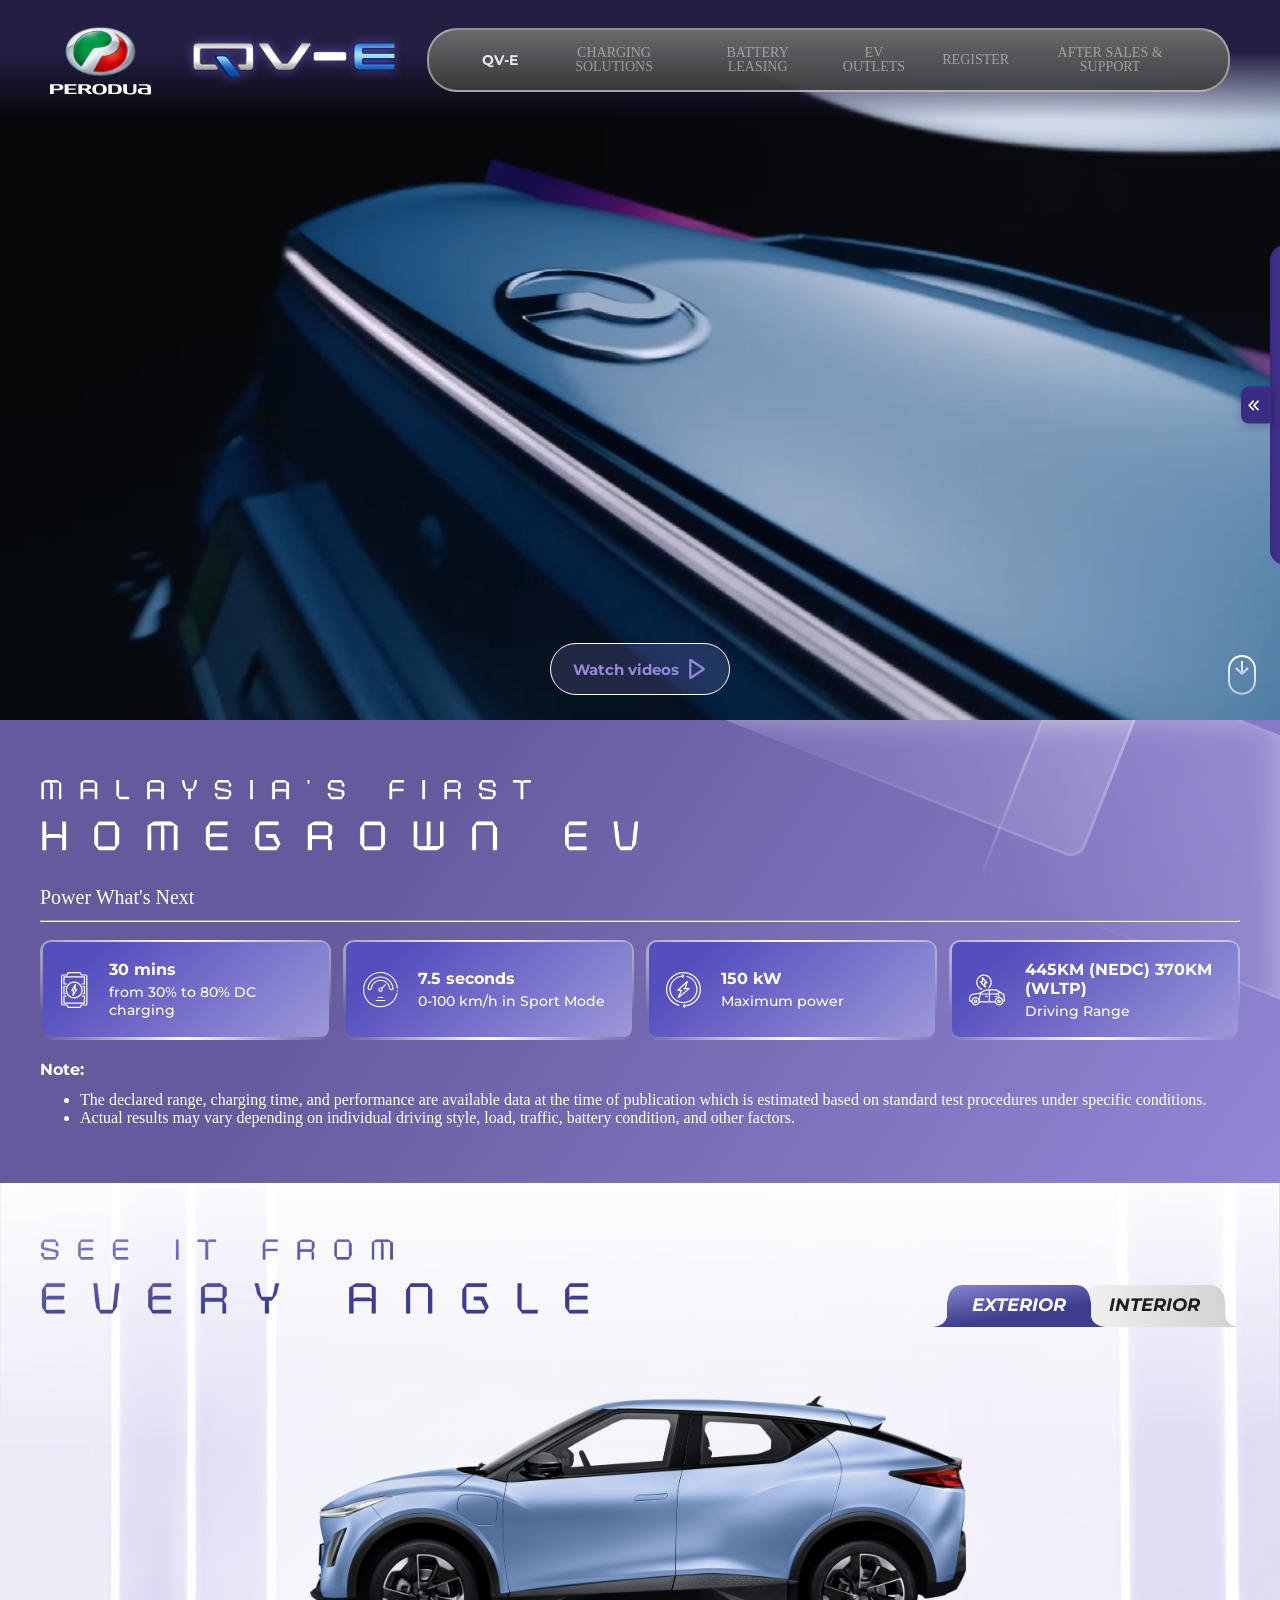
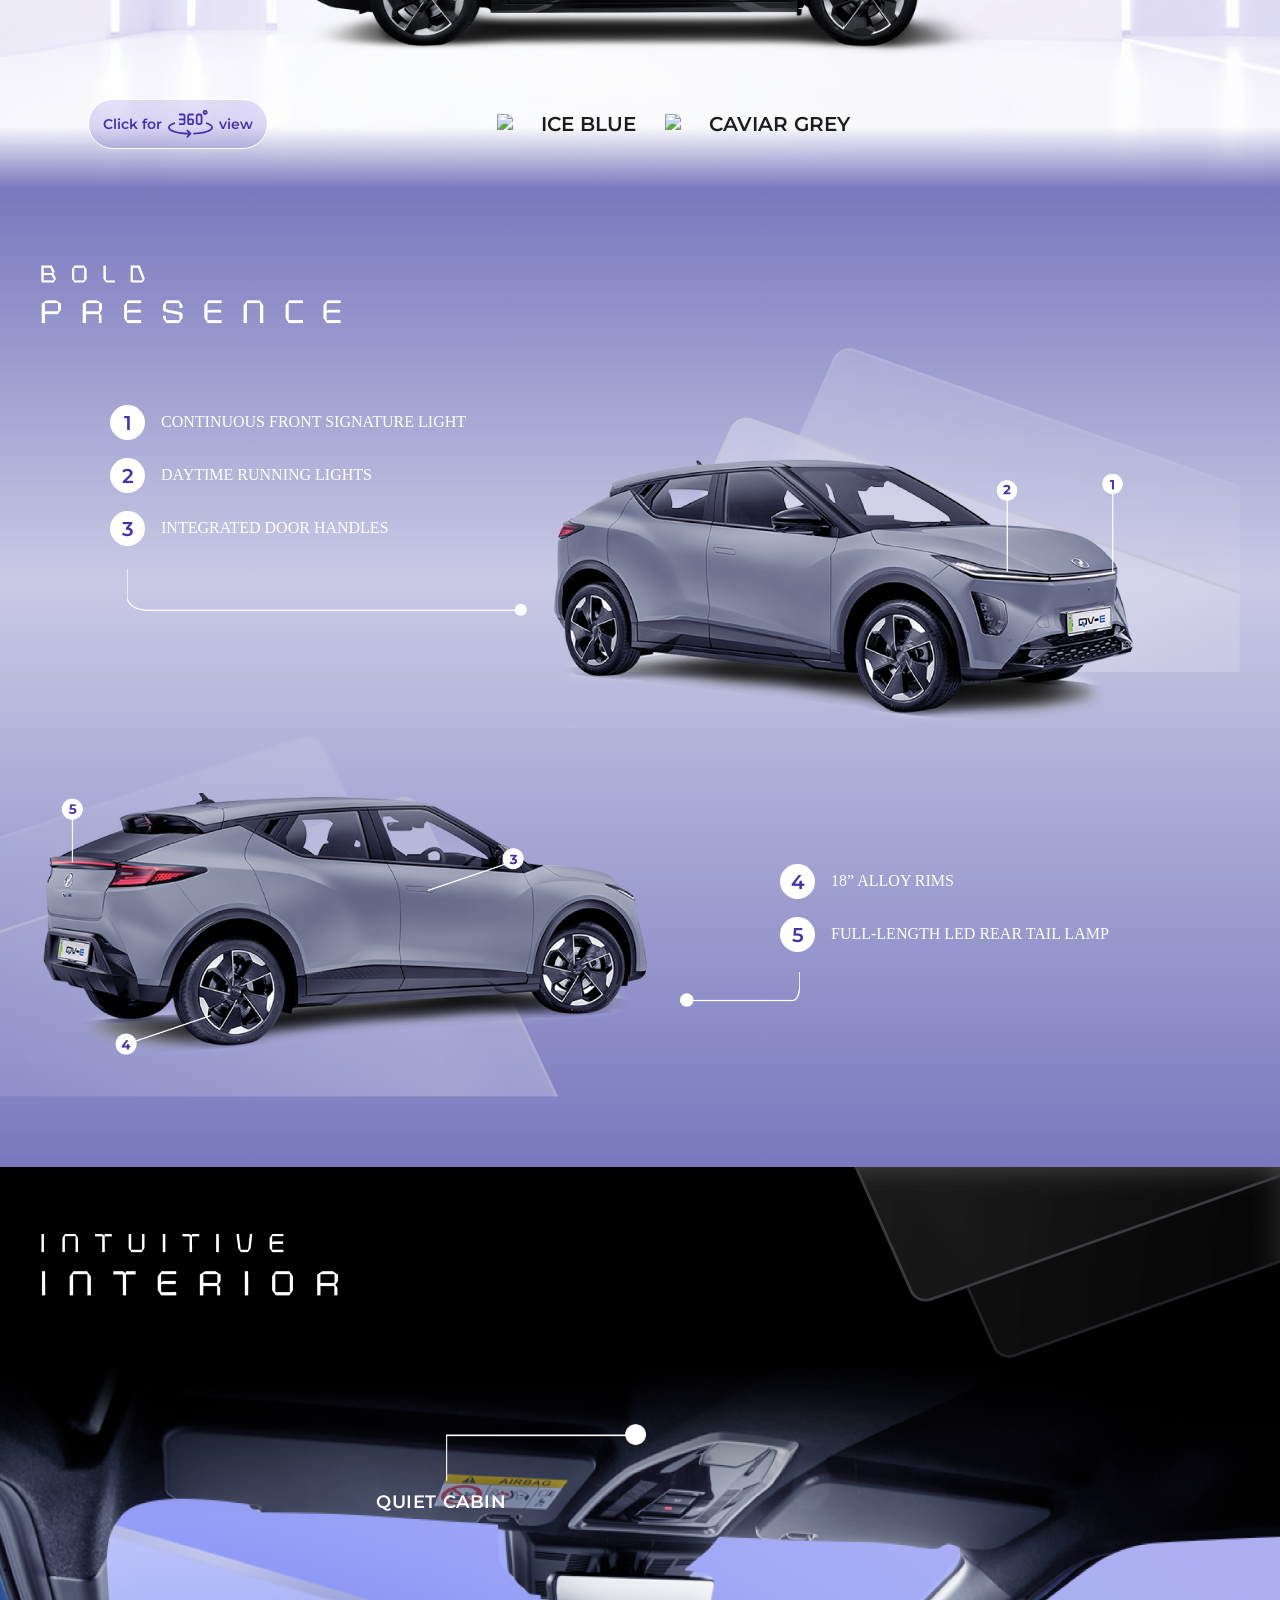
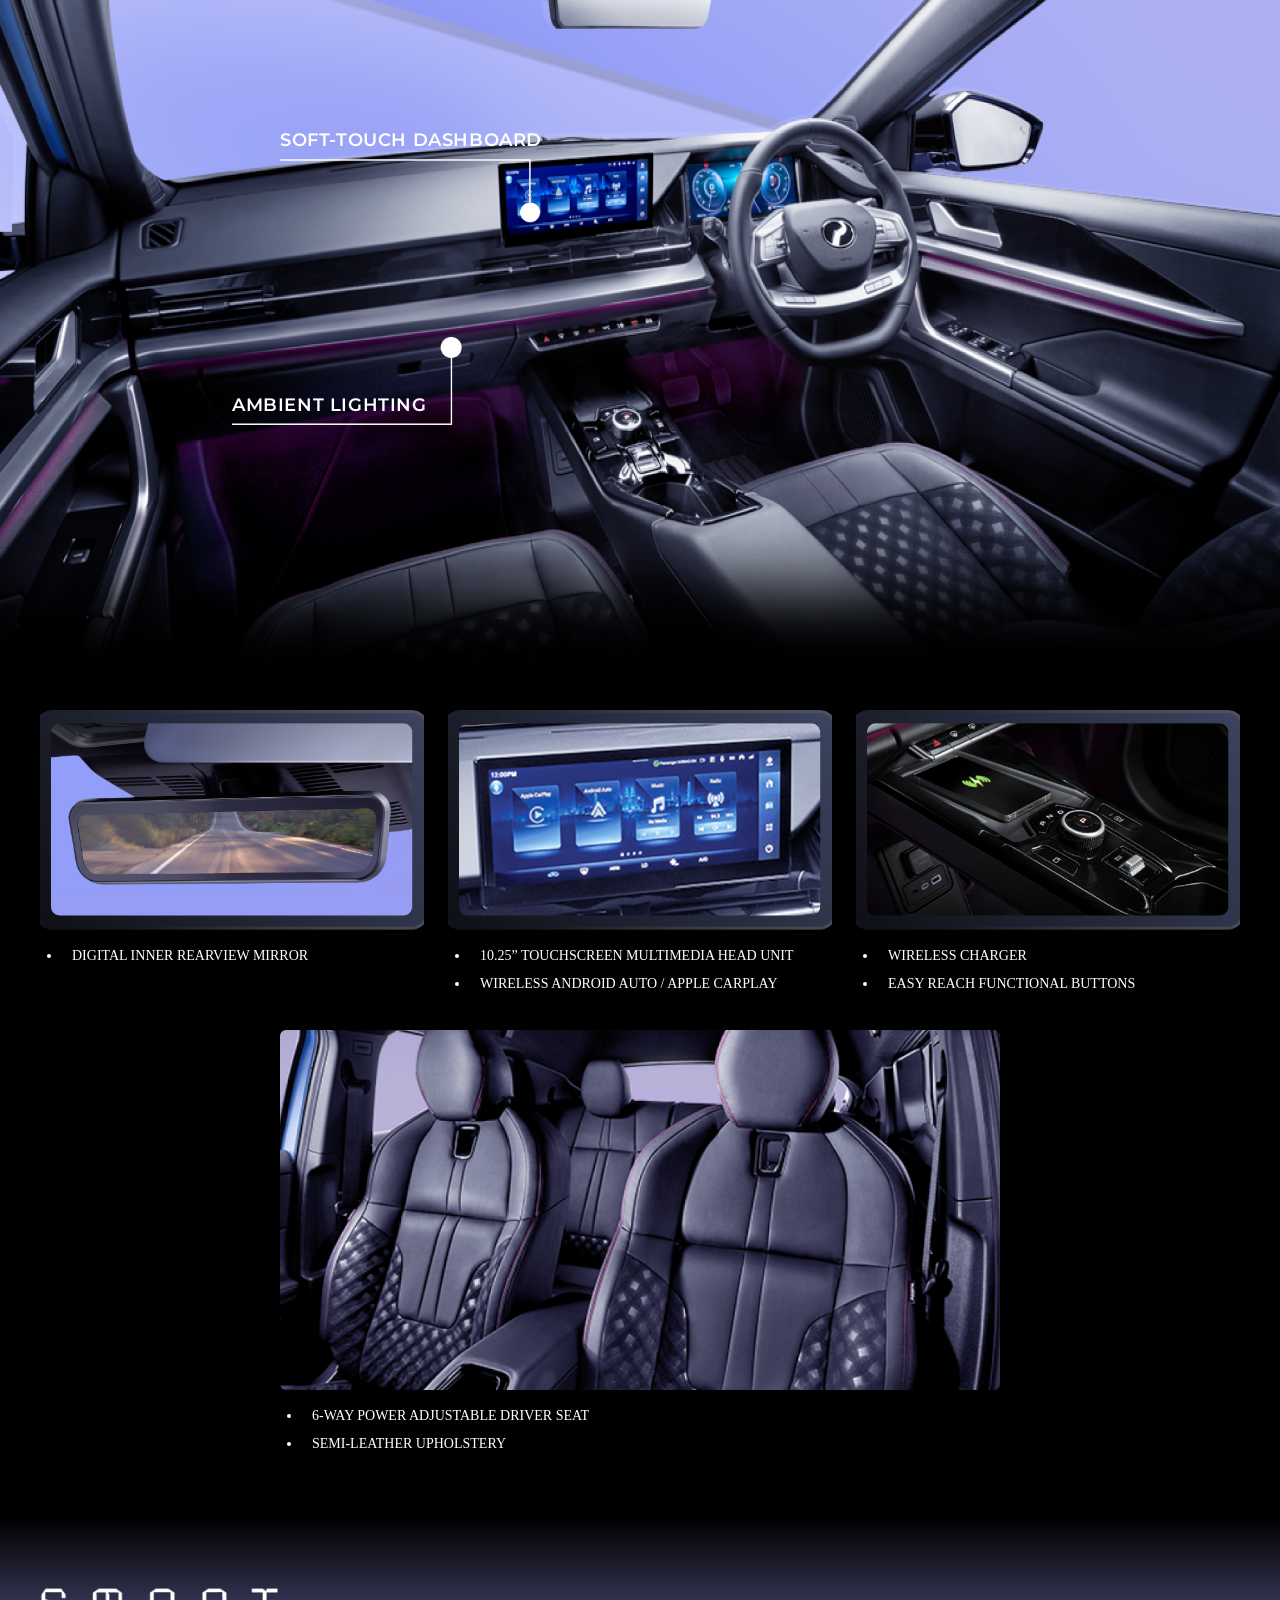
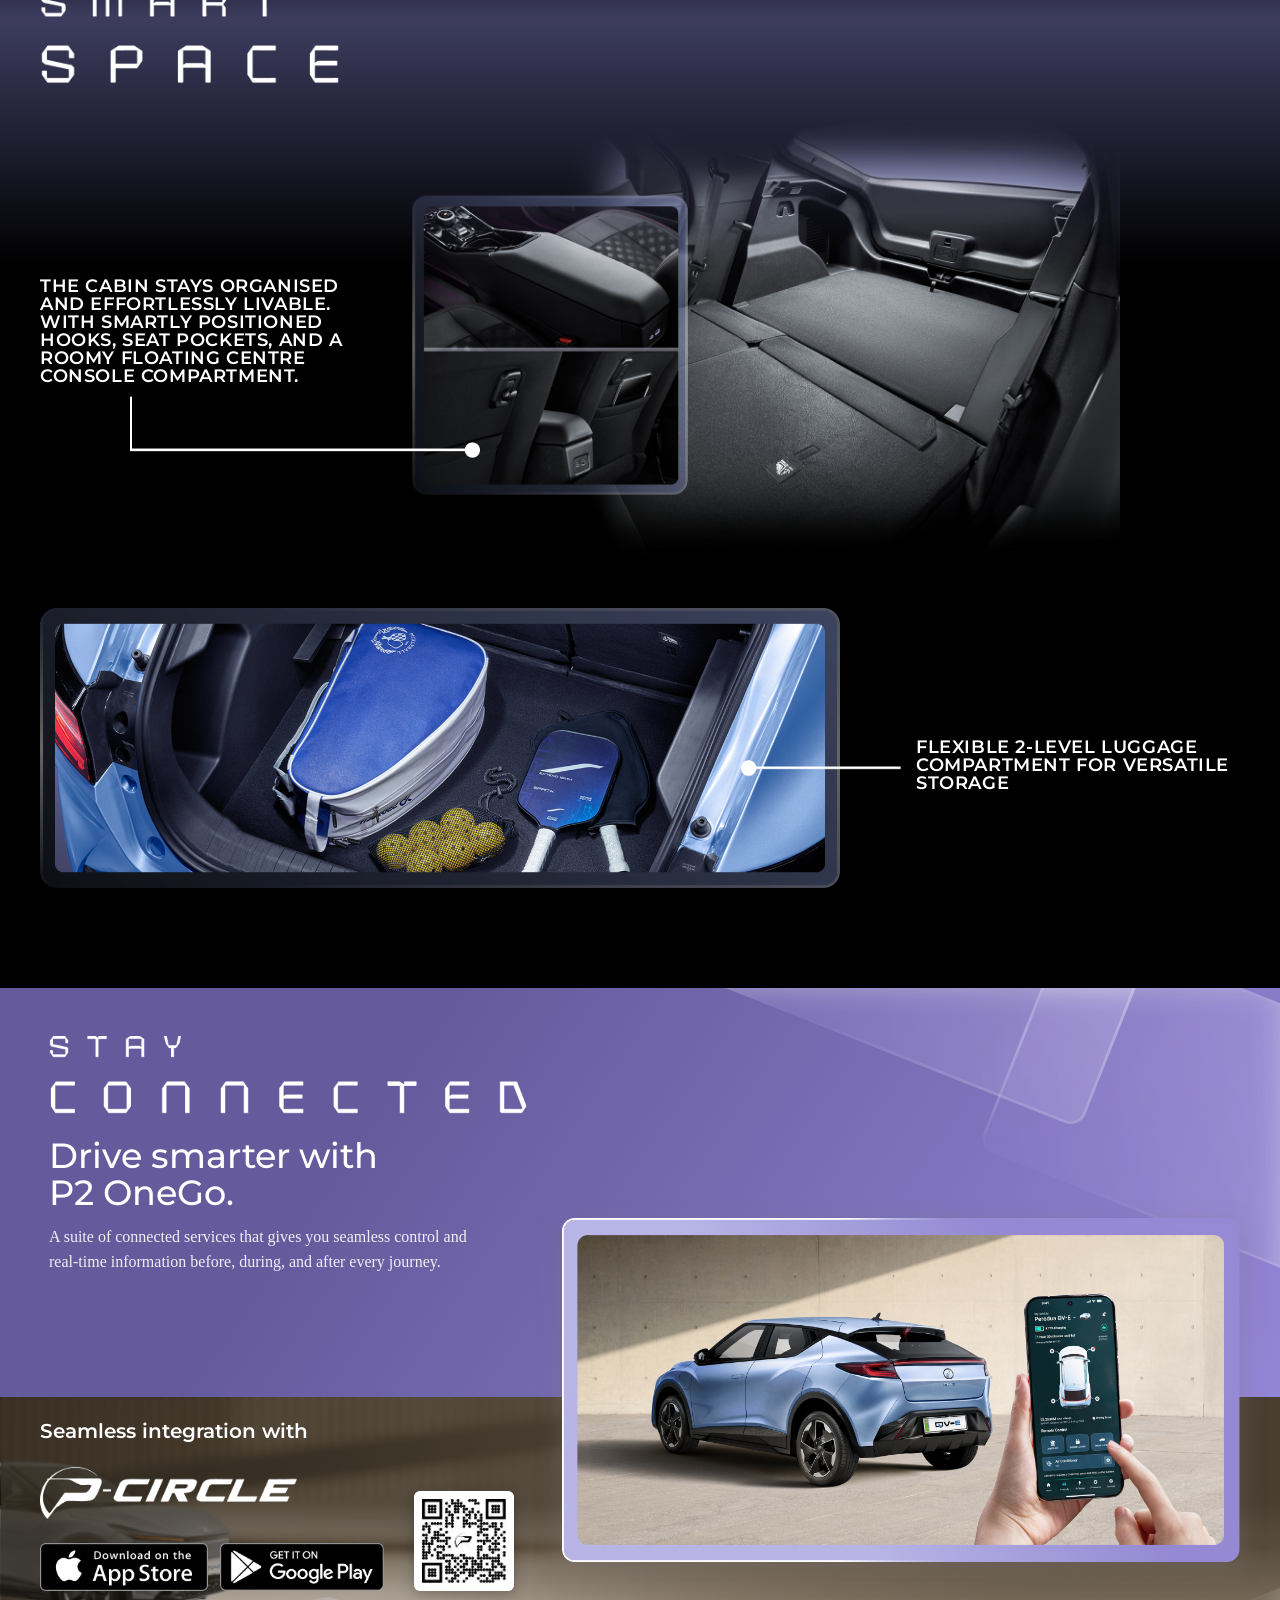
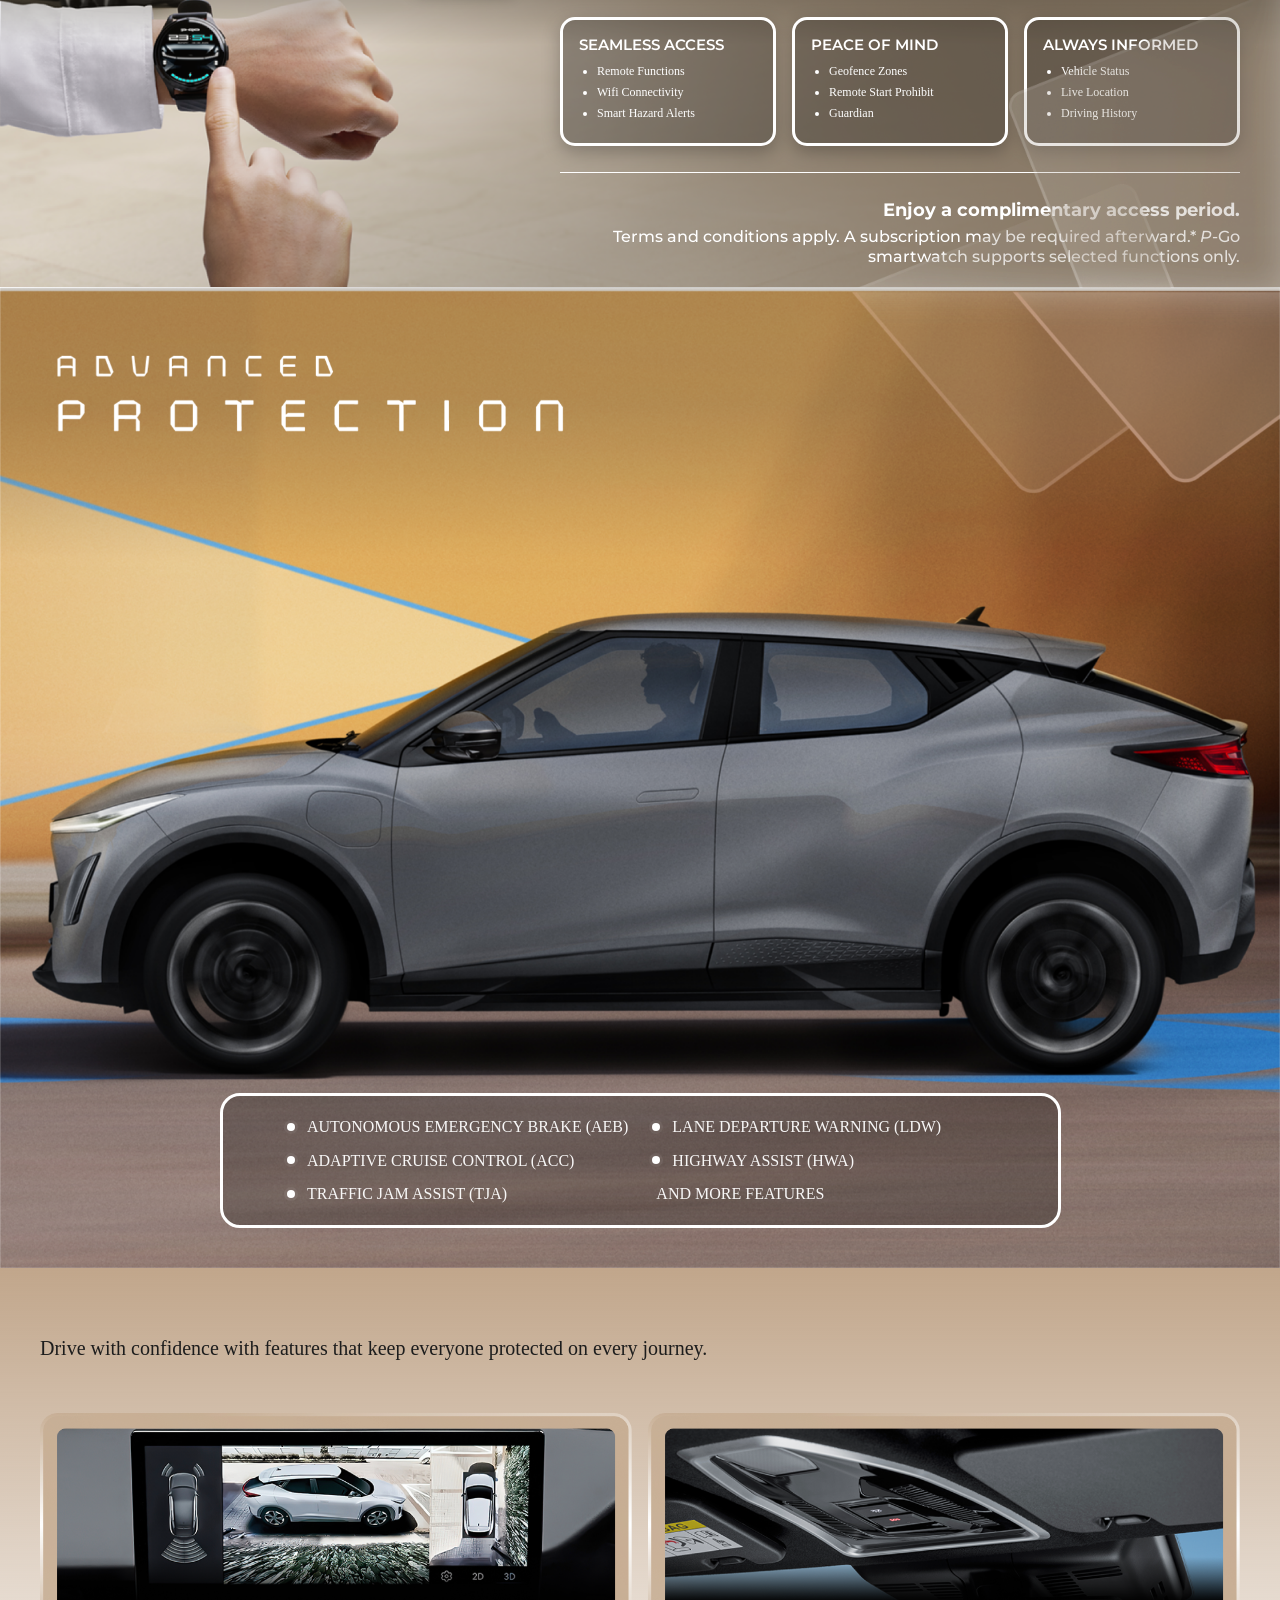
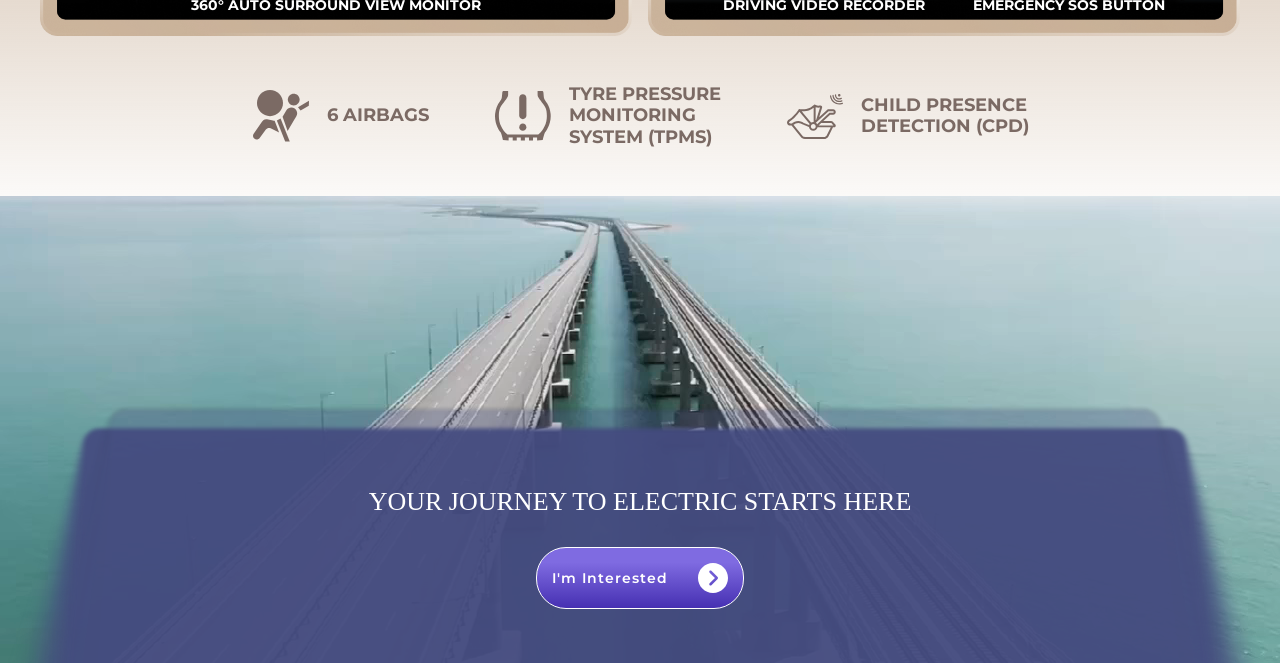
==== commit 89a2aeeb: "Fix all audit issues: brochure PDFs, emoji->SVG, lazy loading, honest 3-tahun copy, tap targets, abs" ====
--- a/qv-e.html
+++ b/qv-e.html
@@ -6,6 +6,8 @@
 <title>Perodua QV-E | Nur-Fareena Perodua</title>
 <meta name="description" content="Perodua QV-E - Malaysia's First Homegrown EV. Tempah dengan Nur-Fareena, Sales Advisor Perodua.">
 <link rel="icon" type="image/x-icon" href="/assets/favicon-D0uaROHh.ico">
+<link rel="preconnect" href="https://fonts.googleapis.com">
+<link rel="preconnect" href="https://fonts.gstatic.com" crossorigin>
 <link href="https://fonts.googleapis.com/css2?family=Montserrat:wght@400;700&display=swap" rel="stylesheet">
 <link rel="stylesheet" href="/assets/index-D4yxpEu2.css">
 <style>
